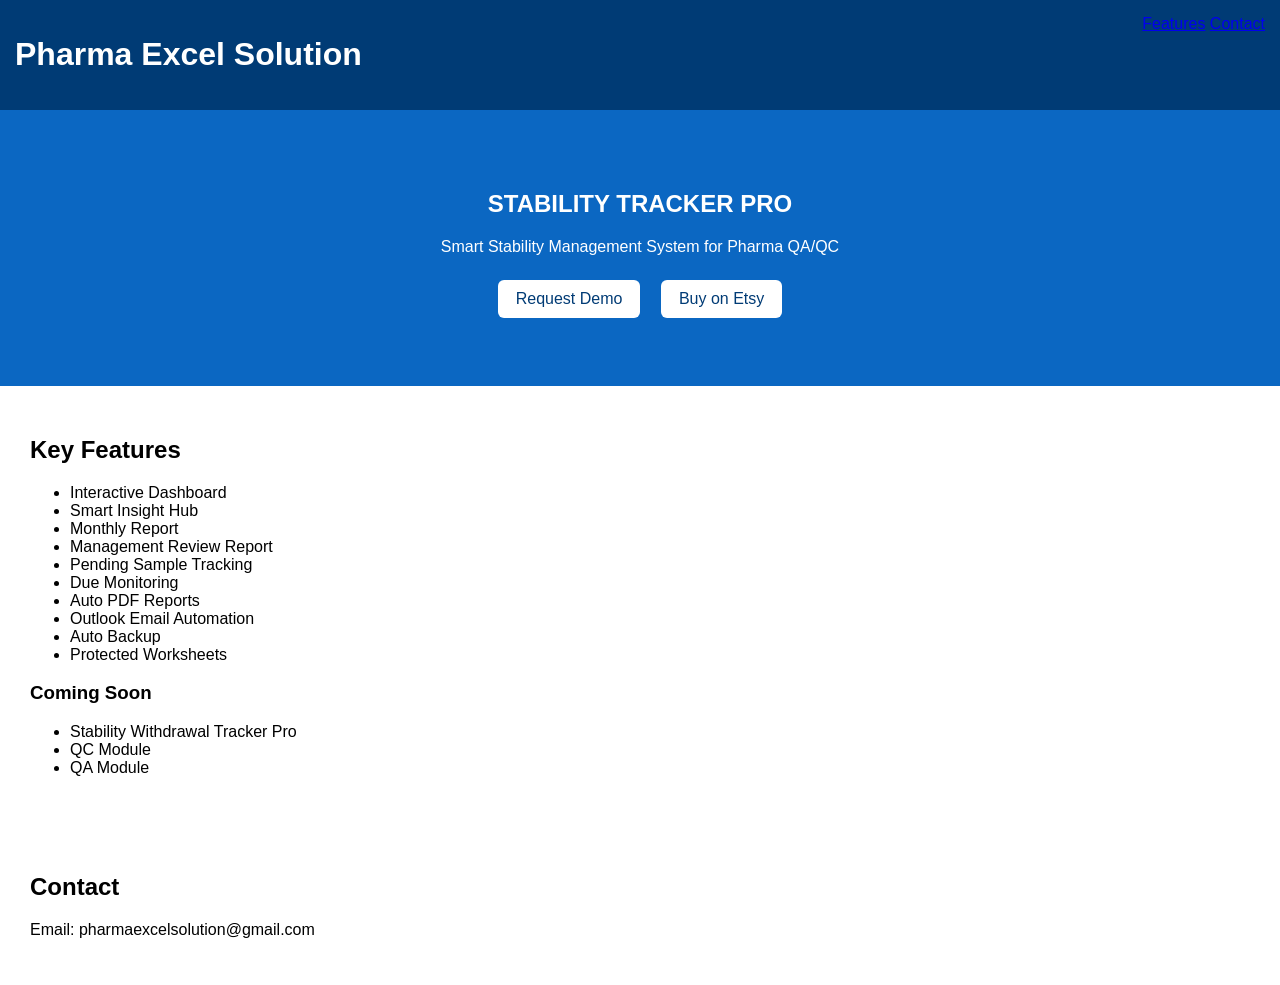
==== index.html @ 4c8e5cf7 "Add files via upload" ====
<!DOCTYPE html>
<html><head><meta charset="UTF-8"><meta name="viewport" content="width=device-width,initial-scale=1">
<title>Pharma Excel Solution</title>
<link rel="stylesheet" href="style.css"></head>
<body>
<header><h1>Pharma Excel Solution</h1><nav><a href="#features">Features</a> <a href="#contact">Contact</a></nav></header>
<section class="hero">
<h2>STABILITY TRACKER PRO</h2>
<p>Smart Stability Management System for Pharma QA/QC</p>
<a class="btn" href="#">Request Demo</a>
<a class="btn" href="#">Buy on Etsy</a>
</section>
<section id="features">
<h2>Key Features</h2>
<ul>
<li>Interactive Dashboard</li>
<li>Smart Insight Hub</li>
<li>Monthly Report</li>
<li>Management Review Report</li>
<li>Pending Sample Tracking</li>
<li>Due Monitoring</li>
<li>Auto PDF Reports</li>
<li>Outlook Email Automation</li>
<li>Auto Backup</li>
<li>Protected Worksheets</li>
</ul>
<h3>Coming Soon</h3>
<ul>
<li>Stability Withdrawal Tracker Pro</li>
<li>QC Module</li>
<li>QA Module</li>
</ul>
</section>
<section id="contact"><h2>Contact</h2><p>Email: pharmaexcelsolution@gmail.com</p></section>
<script src="script.js"></script>
</body></html>
---- style.css ----
body{font-family:Arial;margin:0}header{display:flex;justify-content:space-between;padding:15px;background:#003b75;color:#fff}.hero{padding:60px;text-align:center;background:#0b67c2;color:#fff}.btn{display:inline-block;margin:8px;padding:10px 18px;background:#fff;color:#003b75;text-decoration:none;border-radius:6px}section{padding:30px}
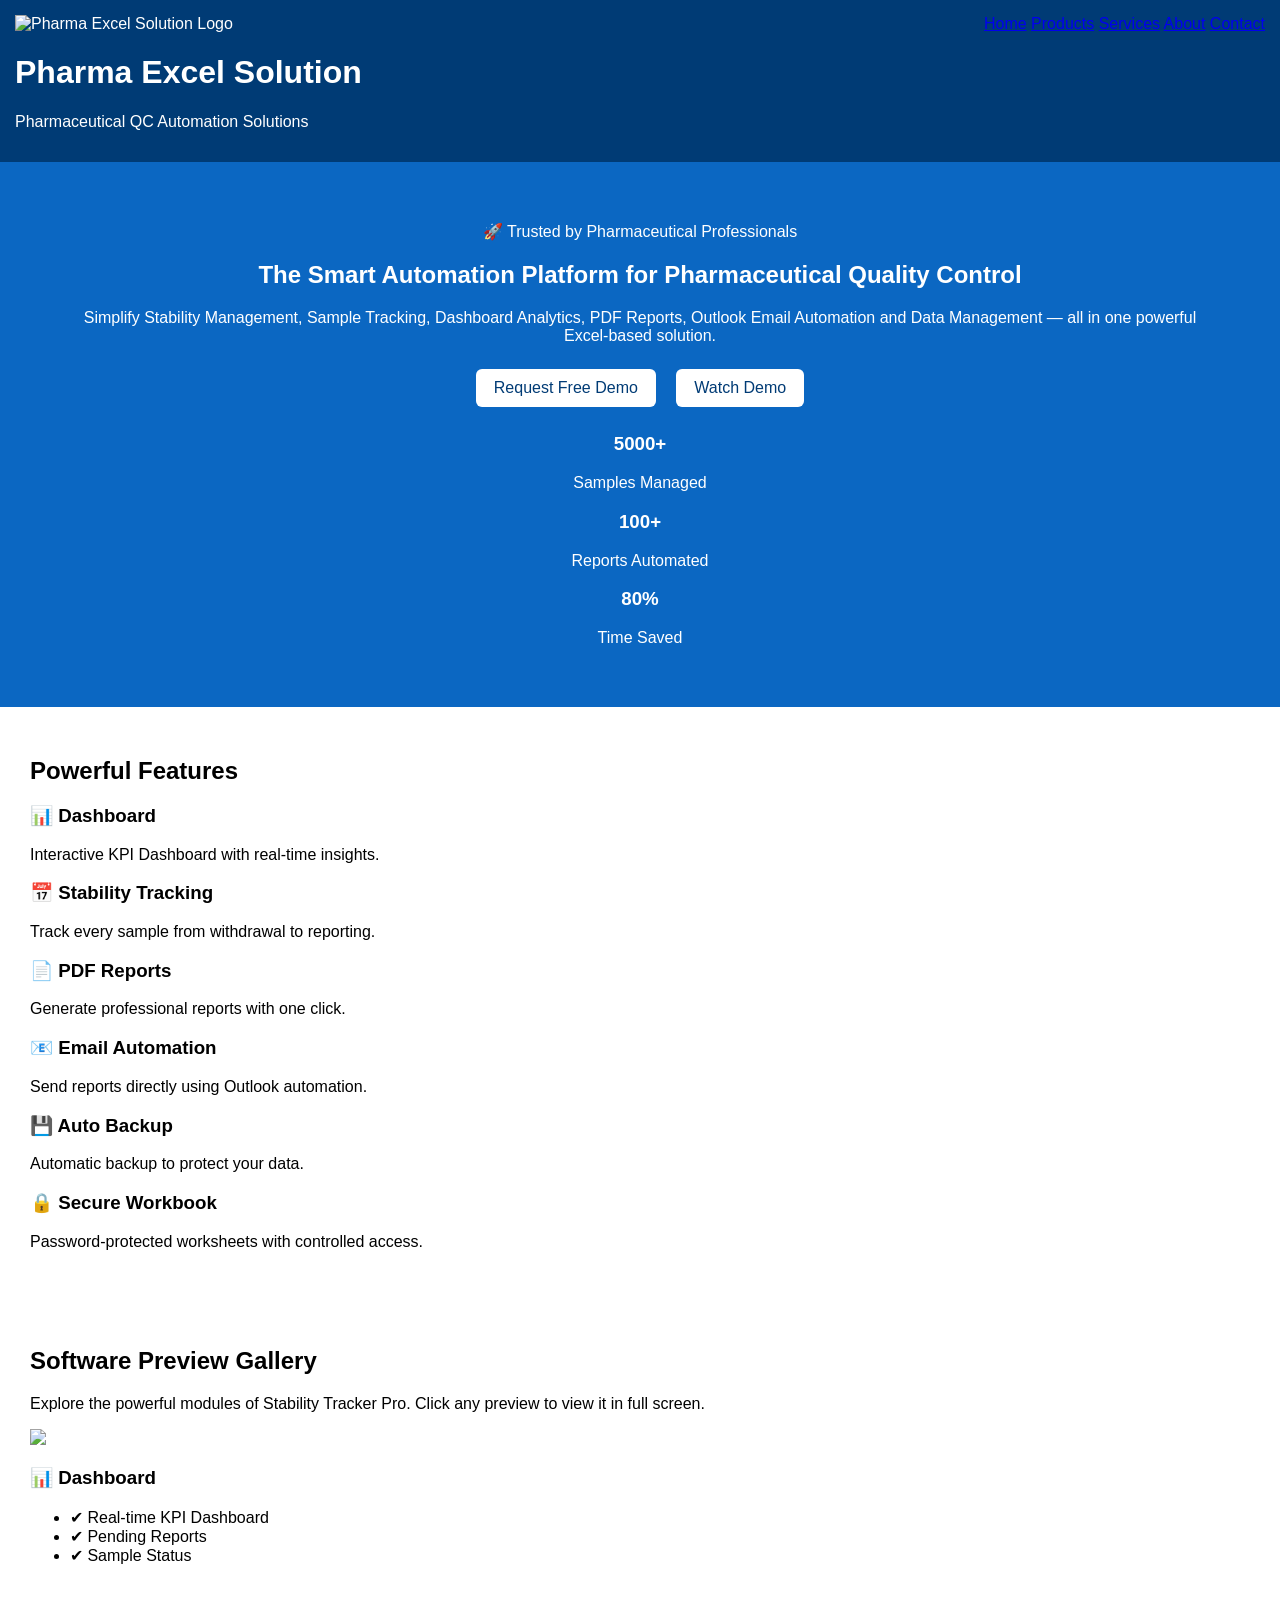
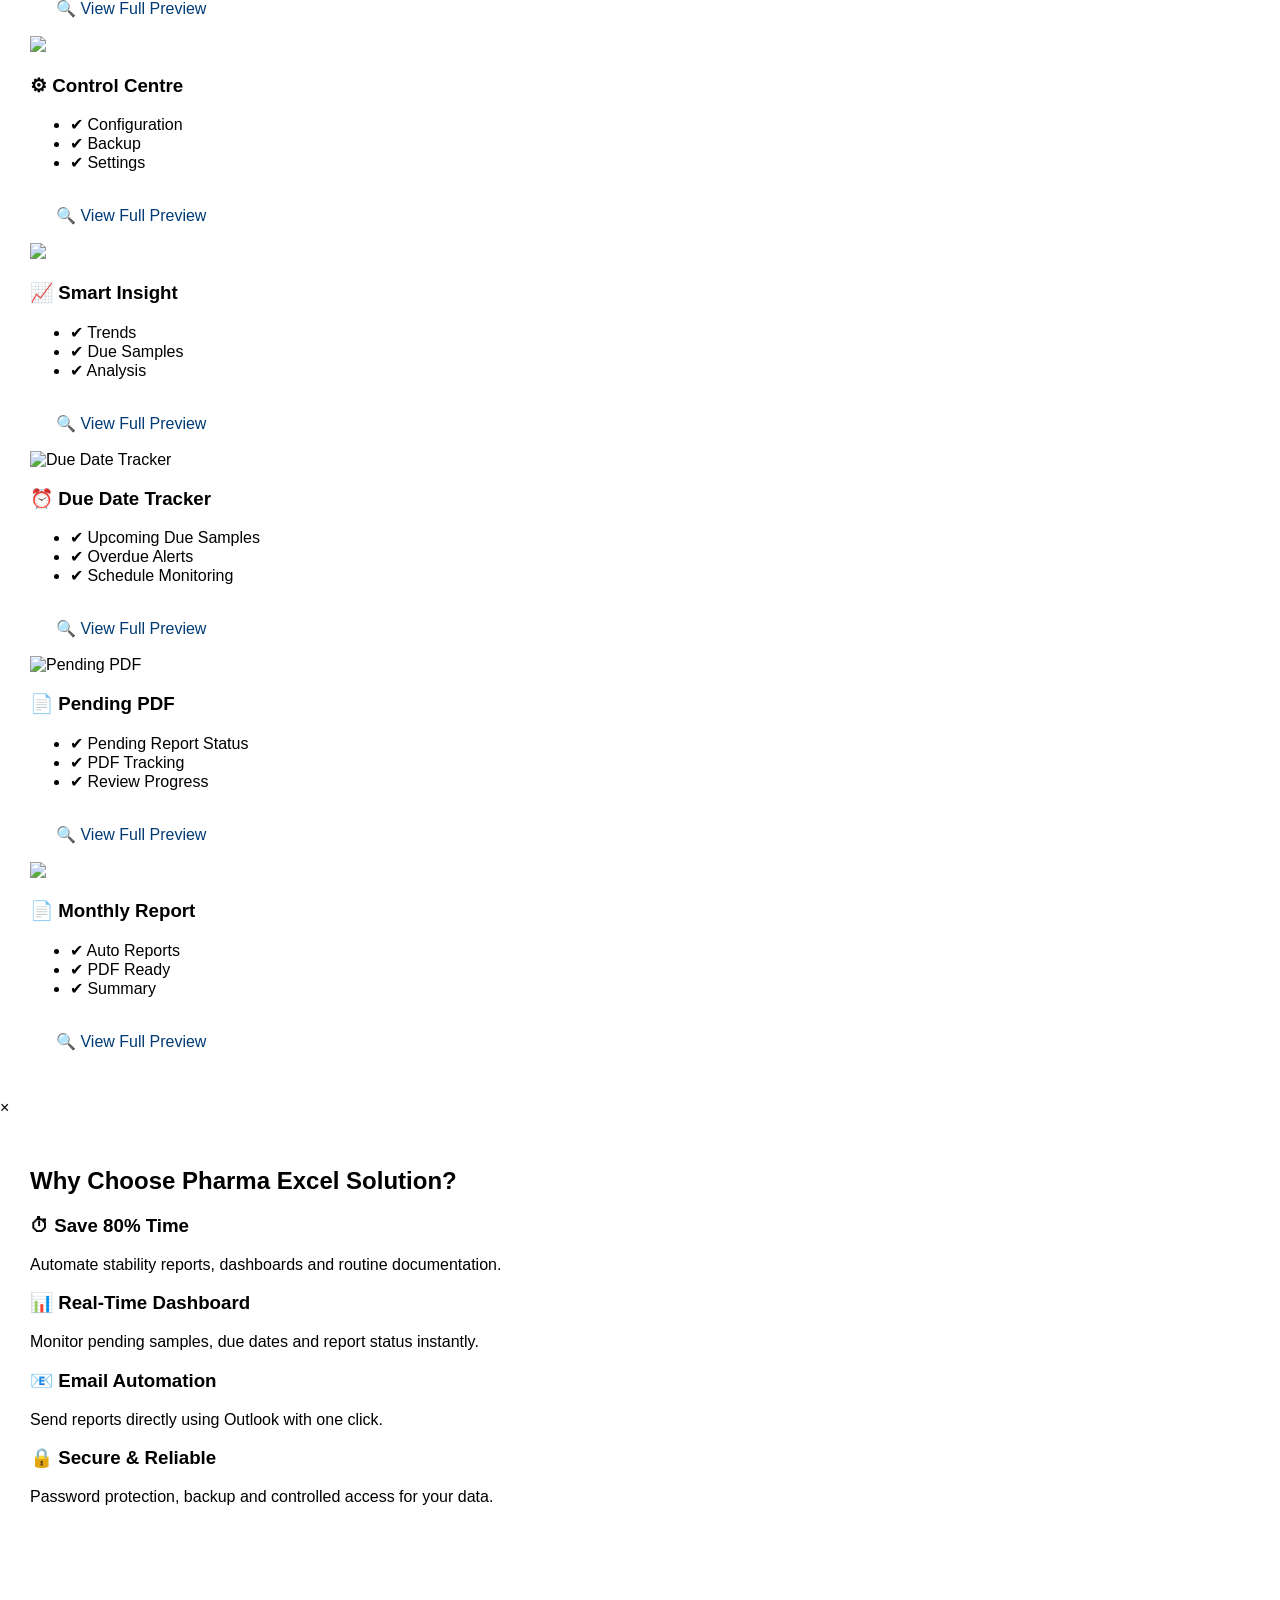
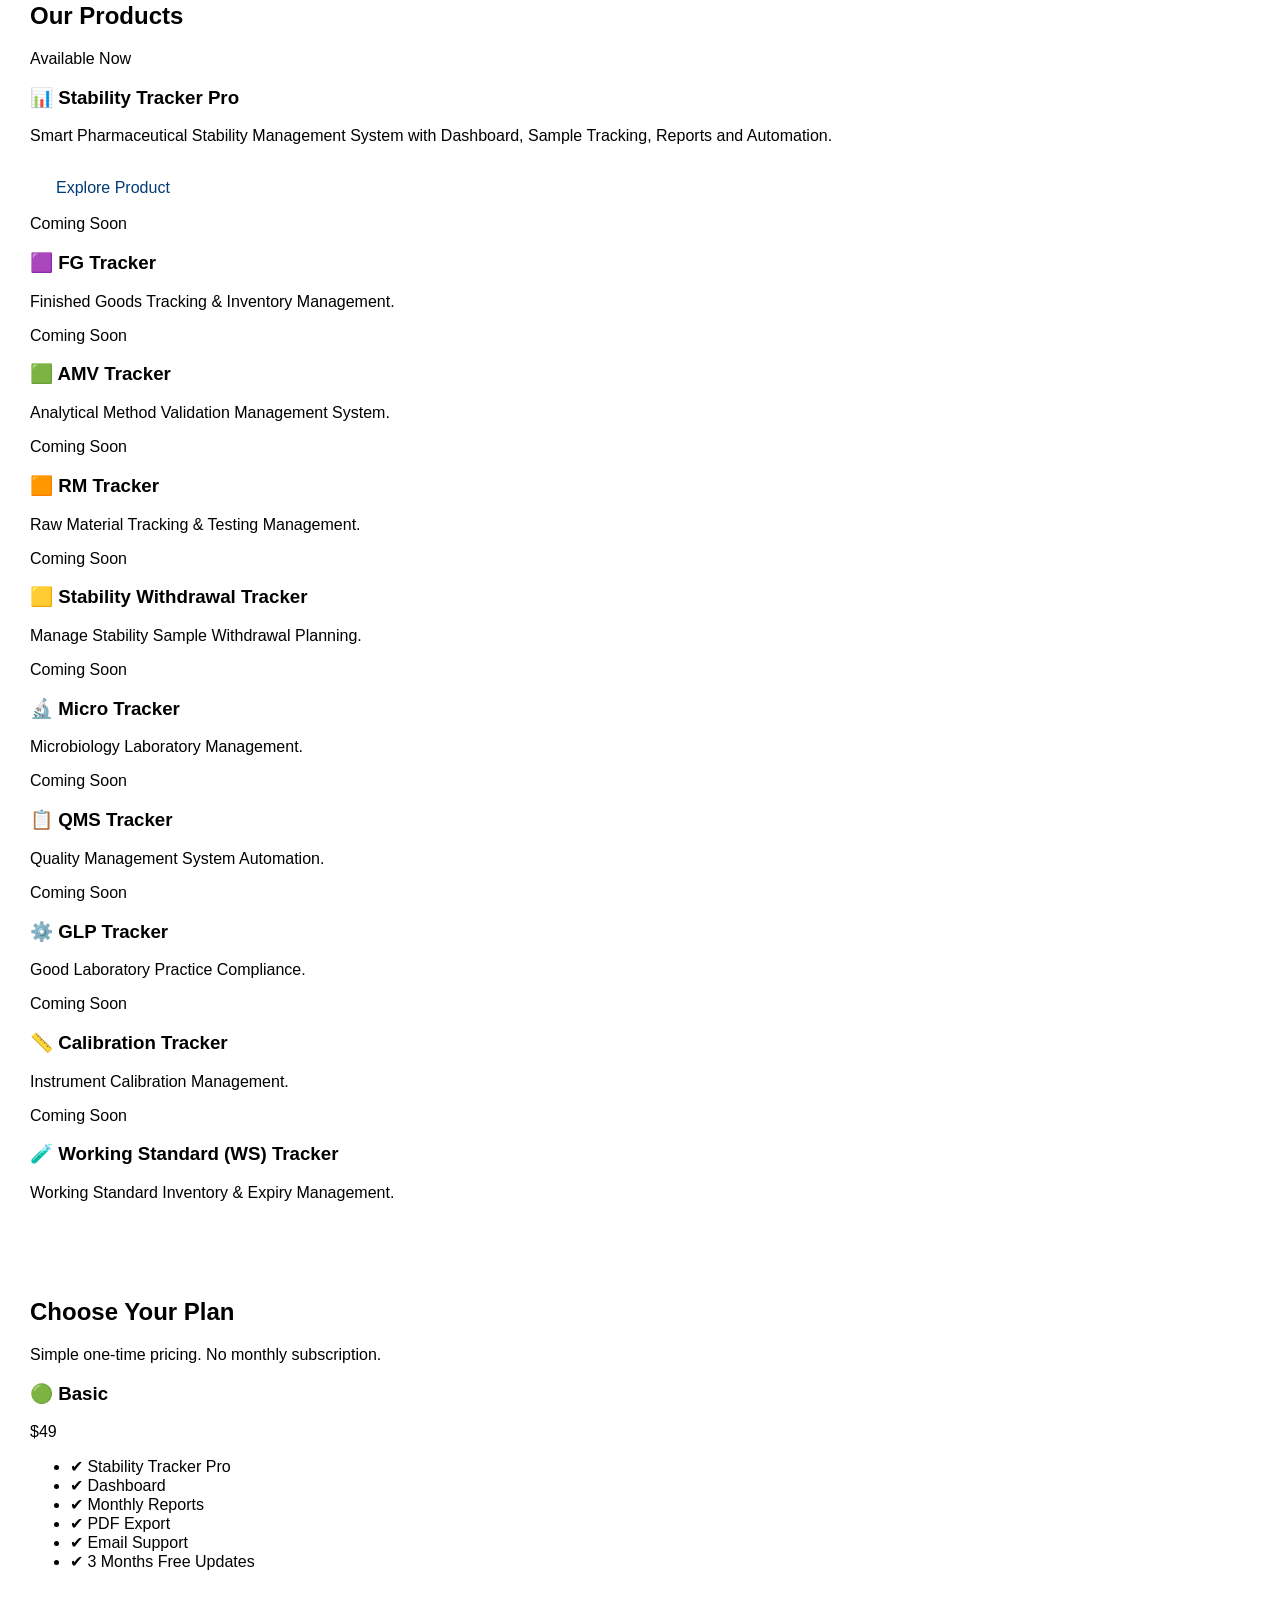
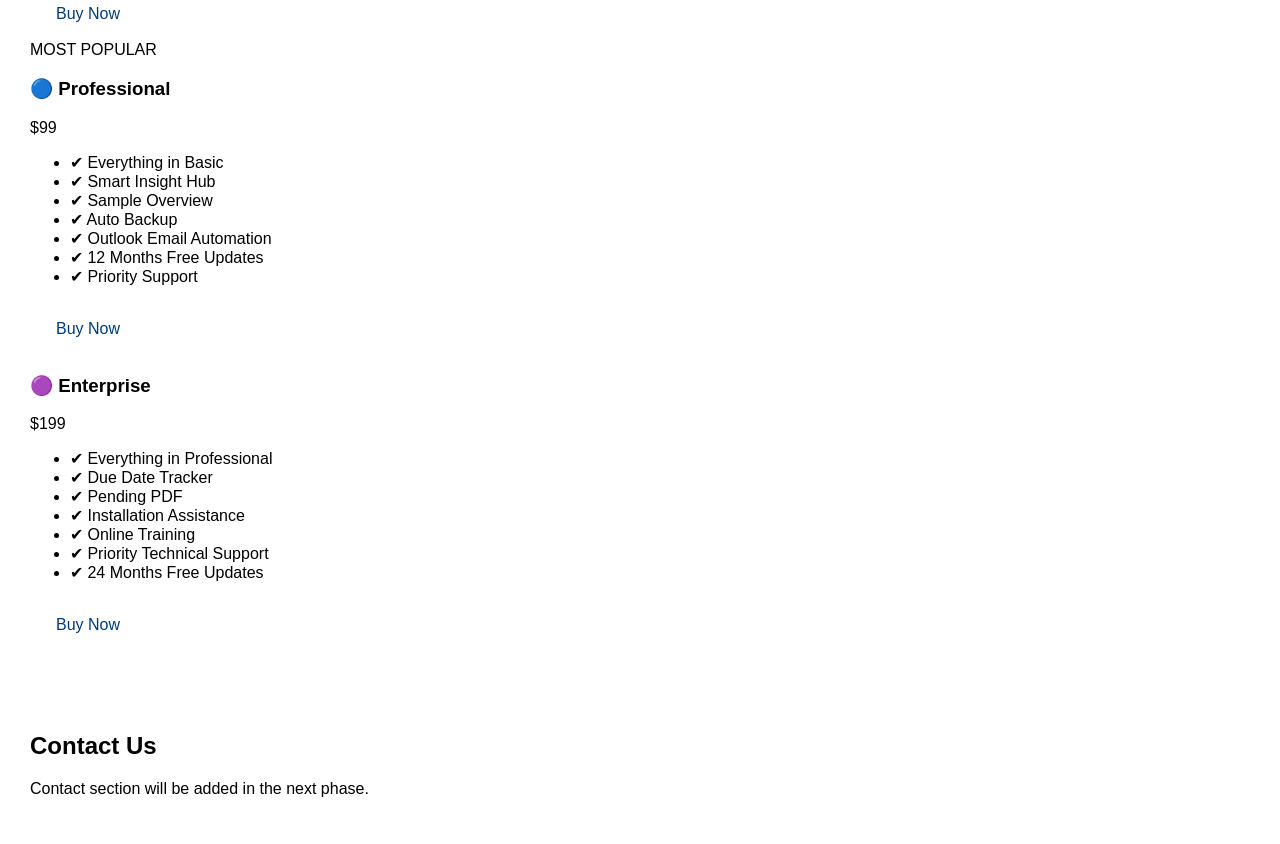
==== commit b93c3fc7: "Add files via upload" ====
--- a/index.html
+++ b/index.html
@@ -1,36 +1,464 @@
 <!DOCTYPE html>
-<html><head><meta charset="UTF-8"><meta name="viewport" content="width=device-width,initial-scale=1">
-<title>Pharma Excel Solution</title>
-<link rel="stylesheet" href="style.css"></head>
+<html lang="en">
+
+<head>
+    <meta charset="UTF-8">
+    <meta name="viewport" content="width=device-width, initial-scale=1.0">
+
+    <title>Pharma Excel Solution</title>
+
+    <link rel="stylesheet" href="style.css">
+</head>
+
 <body>
-<header><h1>Pharma Excel Solution</h1><nav><a href="#features">Features</a> <a href="#contact">Contact</a></nav></header>
+
+<header>
+
+    <div class="logo">
+        <img src="images/logo.png" alt="Pharma Excel Solution Logo">
+
+        <div class="logo-text">
+            <h1>Pharma Excel Solution</h1>
+            <p>Pharmaceutical QC Automation Solutions</p>
+        </div>
+    </div>
+
+    <nav>
+        <a href="#">Home</a>
+        <a href="#products">Products</a>
+        <a href="#">Services</a>
+        <a href="#">About</a>
+        <a href="#contact">Contact</a>
+    </nav>
+
+</header>
+
+
+<!-- ================= HERO ================= -->
+
 <section class="hero">
-<h2>STABILITY TRACKER PRO</h2>
-<p>Smart Stability Management System for Pharma QA/QC</p>
-<a class="btn" href="#">Request Demo</a>
-<a class="btn" href="#">Buy on Etsy</a>
-</section>
+
+    <div class="hero-left">
+
+        <span class="badge">
+            🚀 Trusted by Pharmaceutical Professionals
+        </span>
+
+        <h1>
+            The Smart Automation Platform for
+            <span>Pharmaceutical Quality Control</span>
+        </h1>
+
+        <p>
+            Simplify Stability Management, Sample Tracking, Dashboard Analytics,
+            PDF Reports, Outlook Email Automation and Data Management — all in one
+            powerful Excel-based solution.
+        </p>
+
+        <div class="hero-buttons">
+            <a href="#" class="btn">Request Free Demo</a>
+            <a href="#" class="btn secondary">Watch Demo</a>
+        </div>
+
+        <div class="hero-stats">
+
+            <div class="stat">
+                <h3>5000+</h3>
+                <span>Samples Managed</span>
+            </div>
+
+            <div class="stat">
+                <h3>100+</h3>
+                <span>Reports Automated</span>
+            </div>
+
+            <div class="stat">
+                <h3>80%</h3>
+                <span>Time Saved</span>
+            </div>
+
+        </div>
+
+    </div>
+
+
+</section>
+
+</section>
+
+<!-- ================= FEATURES ================= -->
+
 <section id="features">
-<h2>Key Features</h2>
-<ul>
-<li>Interactive Dashboard</li>
-<li>Smart Insight Hub</li>
-<li>Monthly Report</li>
-<li>Management Review Report</li>
-<li>Pending Sample Tracking</li>
-<li>Due Monitoring</li>
-<li>Auto PDF Reports</li>
-<li>Outlook Email Automation</li>
-<li>Auto Backup</li>
-<li>Protected Worksheets</li>
-</ul>
-<h3>Coming Soon</h3>
-<ul>
-<li>Stability Withdrawal Tracker Pro</li>
-<li>QC Module</li>
-<li>QA Module</li>
-</ul>
-</section>
-<section id="contact"><h2>Contact</h2><p>Email: pharmaexcelsolution@gmail.com</p></section>
+
+    <h2>Powerful Features</h2>
+
+    <div class="feature-grid">
+
+        <div class="card">
+            <h3>📊 Dashboard</h3>
+            <p>Interactive KPI Dashboard with real-time insights.</p>
+        </div>
+
+        <div class="card">
+            <h3>📅 Stability Tracking</h3>
+            <p>Track every sample from withdrawal to reporting.</p>
+        </div>
+
+        <div class="card">
+            <h3>📄 PDF Reports</h3>
+            <p>Generate professional reports with one click.</p>
+        </div>
+
+        <div class="card">
+            <h3>📧 Email Automation</h3>
+            <p>Send reports directly using Outlook automation.</p>
+        </div>
+
+        <div class="card">
+            <h3>💾 Auto Backup</h3>
+            <p>Automatic backup to protect your data.</p>
+        </div>
+
+        <div class="card">
+            <h3>🔒 Secure Workbook</h3>
+            <p>Password-protected worksheets with controlled access.</p>
+        </div>
+
+    </div>
+
+</section>
+
+<!-- ================= SOFTWARE PREVIEW ================= -->
+
+<section id="preview">
+
+    <h2>Software Preview Gallery</h2>
+
+    <p class="preview-subtitle">
+        Explore the powerful modules of Stability Tracker Pro.
+        Click any preview to view it in full screen.
+    </p>
+
+    <div class="preview-grid">
+
+        <div class="preview-card">
+            <img src="images/previews/dashboard.png" onclick="openPreview(this.src)">
+            <h3>📊 Dashboard</h3>
+            <ul>
+                <li>✔ Real-time KPI Dashboard</li>
+                <li>✔ Pending Reports</li>
+                <li>✔ Sample Status</li>
+            </ul>
+        </div>
+        <a href="#" class="btn preview-btn"
+   onclick="openPreview('images/previews/dashboard.png'); return false;">
+   🔍 View Full Preview
+</a>
+
+        <div class="preview-card">
+            <img src="images/previews/control-centre.png" onclick="openPreview(this.src)">
+            <h3>⚙ Control Centre</h3>
+            <ul>
+                <li>✔ Configuration</li>
+                <li>✔ Backup</li>
+                <li>✔ Settings</li>
+            </ul>
+        </div>
+        <a href="#" class="btn preview-btn"
+   onclick="openPreview('images/previews/dashboard.png'); return false;">
+   🔍 View Full Preview
+</a>
+
+        <div class="preview-card">
+            <img src="images/previews/smart-insight.png" onclick="openPreview(this.src)">
+            <h3>📈 Smart Insight</h3>
+            <ul>
+                <li>✔ Trends</li>
+                <li>✔ Due Samples</li>
+                <li>✔ Analysis</li>
+            </ul>
+        </div>
+        <a href="#" class="btn preview-btn"
+   onclick="openPreview('images/previews/dashboard.png'); return false;">
+   🔍 View Full Preview
+</a>
+        <div class="preview-card">
+
+    <img src="images/previews/due-date-tracker.png"
+         alt="Due Date Tracker"
+         onclick="openPreview(this.src)">
+
+    <h3>⏰ Due Date Tracker</h3>
+
+    <ul>
+        <li>✔ Upcoming Due Samples</li>
+        <li>✔ Overdue Alerts</li>
+        <li>✔ Schedule Monitoring</li>
+    </ul>
+
+</div>
+<a href="#" class="btn preview-btn"
+   onclick="openPreview('images/previews/dashboard.png'); return false;">
+   🔍 View Full Preview
+</a>
+<div class="preview-card">
+
+    <img src="images/previews/pending-pdf.png"
+         alt="Pending PDF"
+         onclick="openPreview(this.src)">
+
+    <h3>📄 Pending PDF</h3>
+
+    <ul>
+        <li>✔ Pending Report Status</li>
+        <li>✔ PDF Tracking</li>
+        <li>✔ Review Progress</li>
+    </ul>
+
+</div>
+<a href="#" class="btn preview-btn"
+   onclick="openPreview('images/previews/dashboard.png'); return false;">
+   🔍 View Full Preview
+</a>
+
+        <div class="preview-card">
+            <img src="images/previews/monthly-report.png" onclick="openPreview(this.src)">
+            <h3>📄 Monthly Report</h3>
+            <ul>
+                <li>✔ Auto Reports</li>
+                <li>✔ PDF Ready</li>
+                <li>✔ Summary</li>
+            </ul>
+        </div>
+        <a href="#" class="btn preview-btn"
+   onclick="openPreview('images/previews/dashboard.png'); return false;">
+   🔍 View Full Preview
+</a>
+
+    </div>
+
+</section>
+
+<!-- Popup -->
+
+<div id="lightbox" class="lightbox">
+
+<span class="close" onclick="closePreview()">&times;</span>
+
+<img id="previewImage">
+
+</div>
+<!-- ================= WHY CHOOSE US ================= -->
+
+<section id="why-us">
+
+    <h2>Why Choose Pharma Excel Solution?</h2>
+
+    <div class="why-grid">
+
+        <div class="why-card">
+            <h3>⏱ Save 80% Time</h3>
+            <p>Automate stability reports, dashboards and routine documentation.</p>
+        </div>
+
+        <div class="why-card">
+            <h3>📊 Real-Time Dashboard</h3>
+            <p>Monitor pending samples, due dates and report status instantly.</p>
+        </div>
+
+        <div class="why-card">
+            <h3>📧 Email Automation</h3>
+            <p>Send reports directly using Outlook with one click.</p>
+        </div>
+
+        <div class="why-card">
+            <h3>🔒 Secure & Reliable</h3>
+            <p>Password protection, backup and controlled access for your data.</p>
+        </div>
+
+    </div>
+
+</section>
+<!-- ================= PRODUCTS ================= -->
+
+<section id="products">
+
+    <h2>Our Products</h2>
+
+    <div class="product-grid">
+
+        <!-- Available Product -->
+
+        <div class="product-card available">
+
+            <span class="status available">Available Now</span>
+
+            <h3>📊 Stability Tracker Pro</h3>
+
+            <p>
+                Smart Pharmaceutical Stability Management System with Dashboard,
+                Sample Tracking, Reports and Automation.
+            </p>
+
+            <a href="#" class="btn">Explore Product</a>
+
+        </div>
+
+        <!-- Coming Soon -->
+
+        <div class="product-card">
+            <span class="status">Coming Soon</span>
+            <h3>🟪 FG Tracker</h3>
+            <p>Finished Goods Tracking & Inventory Management.</p>
+        </div>
+
+        <div class="product-card">
+            <span class="status">Coming Soon</span>
+            <h3>🟩 AMV Tracker</h3>
+            <p>Analytical Method Validation Management System.</p>
+        </div>
+
+        <div class="product-card">
+            <span class="status">Coming Soon</span>
+            <h3>🟧 RM Tracker</h3>
+            <p>Raw Material Tracking & Testing Management.</p>
+        </div>
+
+        <div class="product-card">
+            <span class="status">Coming Soon</span>
+            <h3>🟨 Stability Withdrawal Tracker</h3>
+            <p>Manage Stability Sample Withdrawal Planning.</p>
+        </div>
+
+        <div class="product-card">
+            <span class="status">Coming Soon</span>
+            <h3>🔬 Micro Tracker</h3>
+            <p>Microbiology Laboratory Management.</p>
+        </div>
+
+        <div class="product-card">
+            <span class="status">Coming Soon</span>
+            <h3>📋 QMS Tracker</h3>
+            <p>Quality Management System Automation.</p>
+        </div>
+
+        <div class="product-card">
+            <span class="status">Coming Soon</span>
+            <h3>⚙️ GLP Tracker</h3>
+            <p>Good Laboratory Practice Compliance.</p>
+        </div>
+
+        <div class="product-card">
+            <span class="status">Coming Soon</span>
+            <h3>📏 Calibration Tracker</h3>
+            <p>Instrument Calibration Management.</p>
+        </div>
+
+        <div class="product-card">
+            <span class="status">Coming Soon</span>
+            <h3>🧪 Working Standard (WS) Tracker</h3>
+            <p>Working Standard Inventory & Expiry Management.</p>
+        </div>
+
+    </div>
+
+</section>
+
+<!-- ================= PRICING ================= -->
+
+<section id="pricing">
+
+    <h2>Choose Your Plan</h2>
+
+    <p class="pricing-subtitle">
+        Simple one-time pricing. No monthly subscription.
+    </p>
+
+    <div class="pricing-grid">
+
+        <!-- Basic -->
+
+        <div class="price-card">
+
+            <h3>🟢 Basic</h3>
+
+            <div class="price">$49</div>
+
+            <ul>
+                <li>✔ Stability Tracker Pro</li>
+                <li>✔ Dashboard</li>
+                <li>✔ Monthly Reports</li>
+                <li>✔ PDF Export</li>
+                <li>✔ Email Support</li>
+                <li>✔ 3 Months Free Updates</li>
+            </ul>
+
+            <a href="#" class="btn">Buy Now</a>
+
+        </div>
+
+        <!-- Professional -->
+
+        <div class="price-card featured">
+
+            <span class="popular">MOST POPULAR</span>
+
+            <h3>🔵 Professional</h3>
+
+            <div class="price">$99</div>
+
+            <ul>
+                <li>✔ Everything in Basic</li>
+                <li>✔ Smart Insight Hub</li>
+                <li>✔ Sample Overview</li>
+                <li>✔ Auto Backup</li>
+                <li>✔ Outlook Email Automation</li>
+                <li>✔ 12 Months Free Updates</li>
+                <li>✔ Priority Support</li>
+            </ul>
+
+            <a href="#" class="btn">Buy Now</a>
+
+        </div>
+
+        <!-- Enterprise -->
+
+        <div class="price-card">
+
+            <h3>🟣 Enterprise</h3>
+
+            <div class="price">$199</div>
+
+            <ul>
+                <li>✔ Everything in Professional</li>
+                <li>✔ Due Date Tracker</li>
+                <li>✔ Pending PDF</li>
+                <li>✔ Installation Assistance</li>
+                <li>✔ Online Training</li>
+                <li>✔ Priority Technical Support</li>
+                <li>✔ 24 Months Free Updates</li>
+            </ul>
+
+           <a href="#" class="btn">Buy Now</a>  
+
+        </div>
+
+    </div>
+
+</section>
+<!-- ================= CONTACT ================= -->
+
+<section id="contact">
+
+    <h2>Contact Us</h2>
+
+    <p>
+        Contact section will be added in the next phase.
+    </p>
+
+</section>
+
+
 <script src="script.js"></script>
-</body></html>+
+</body>
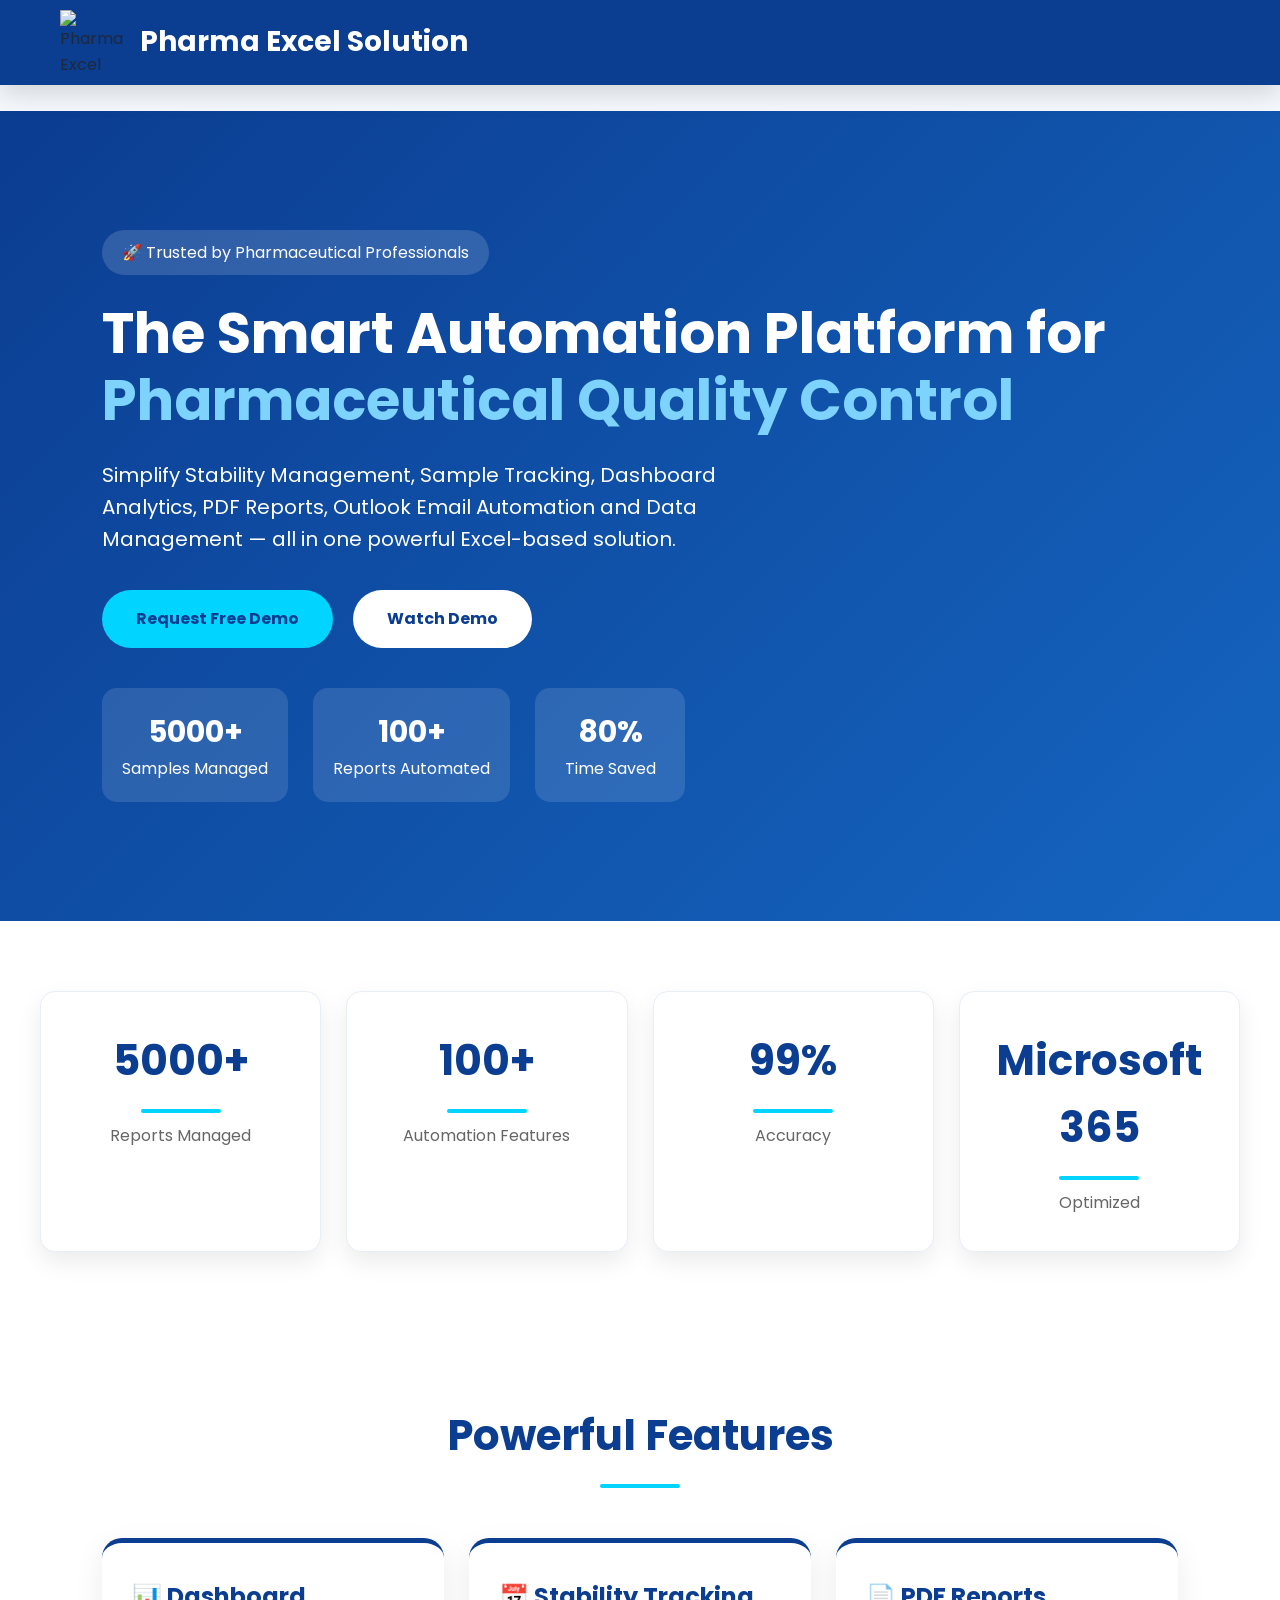
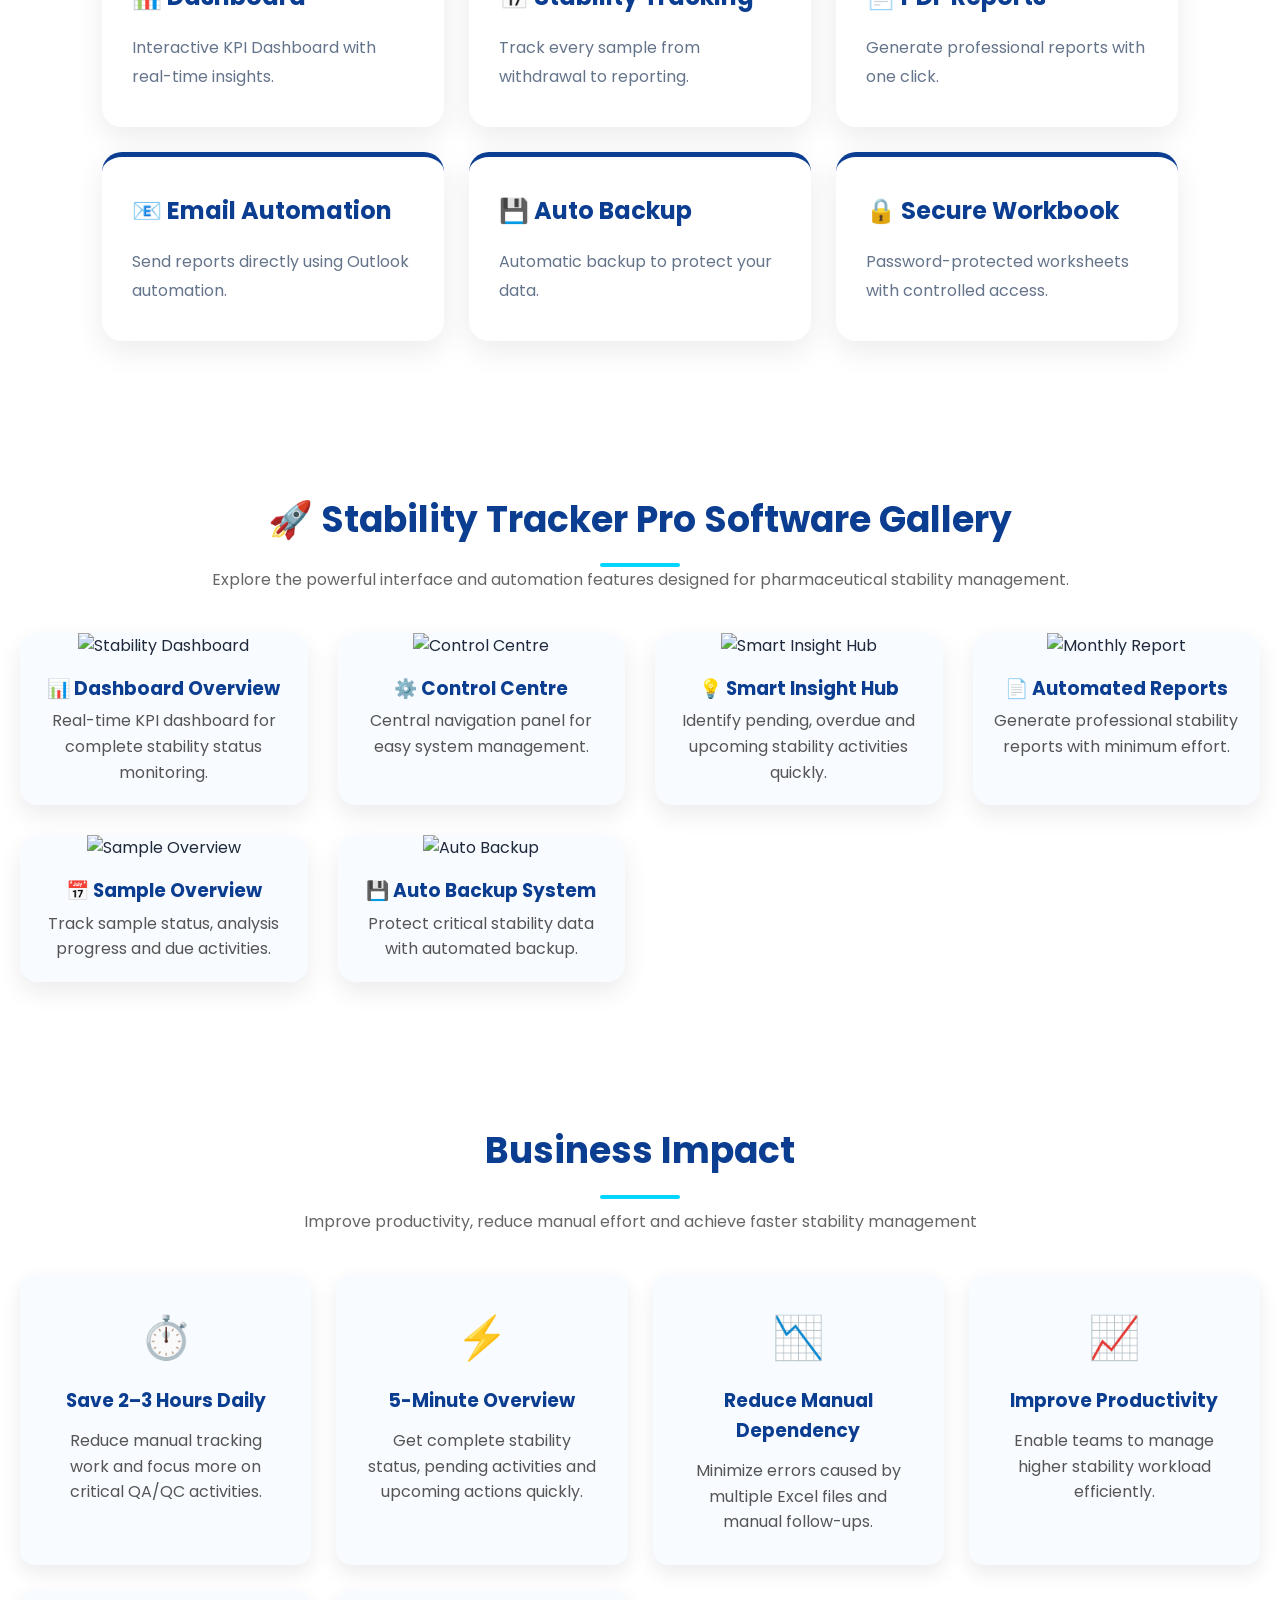
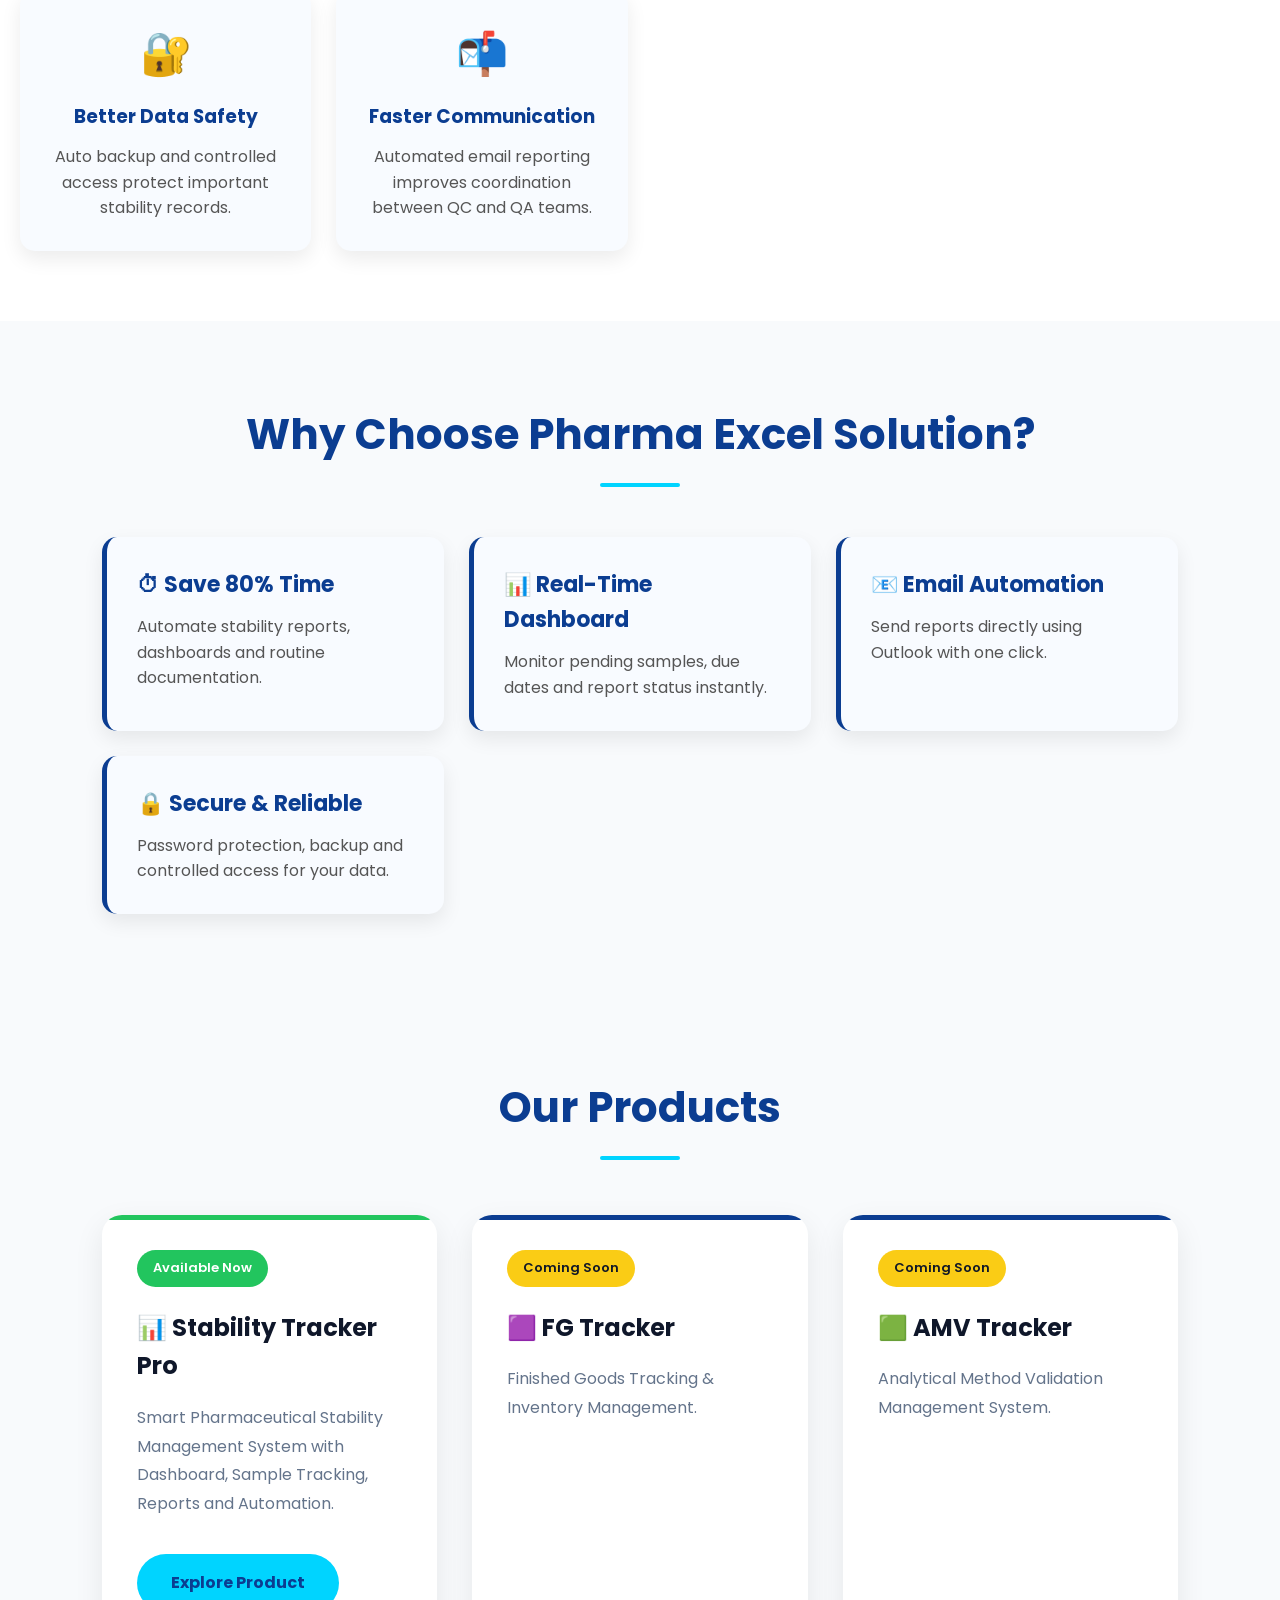
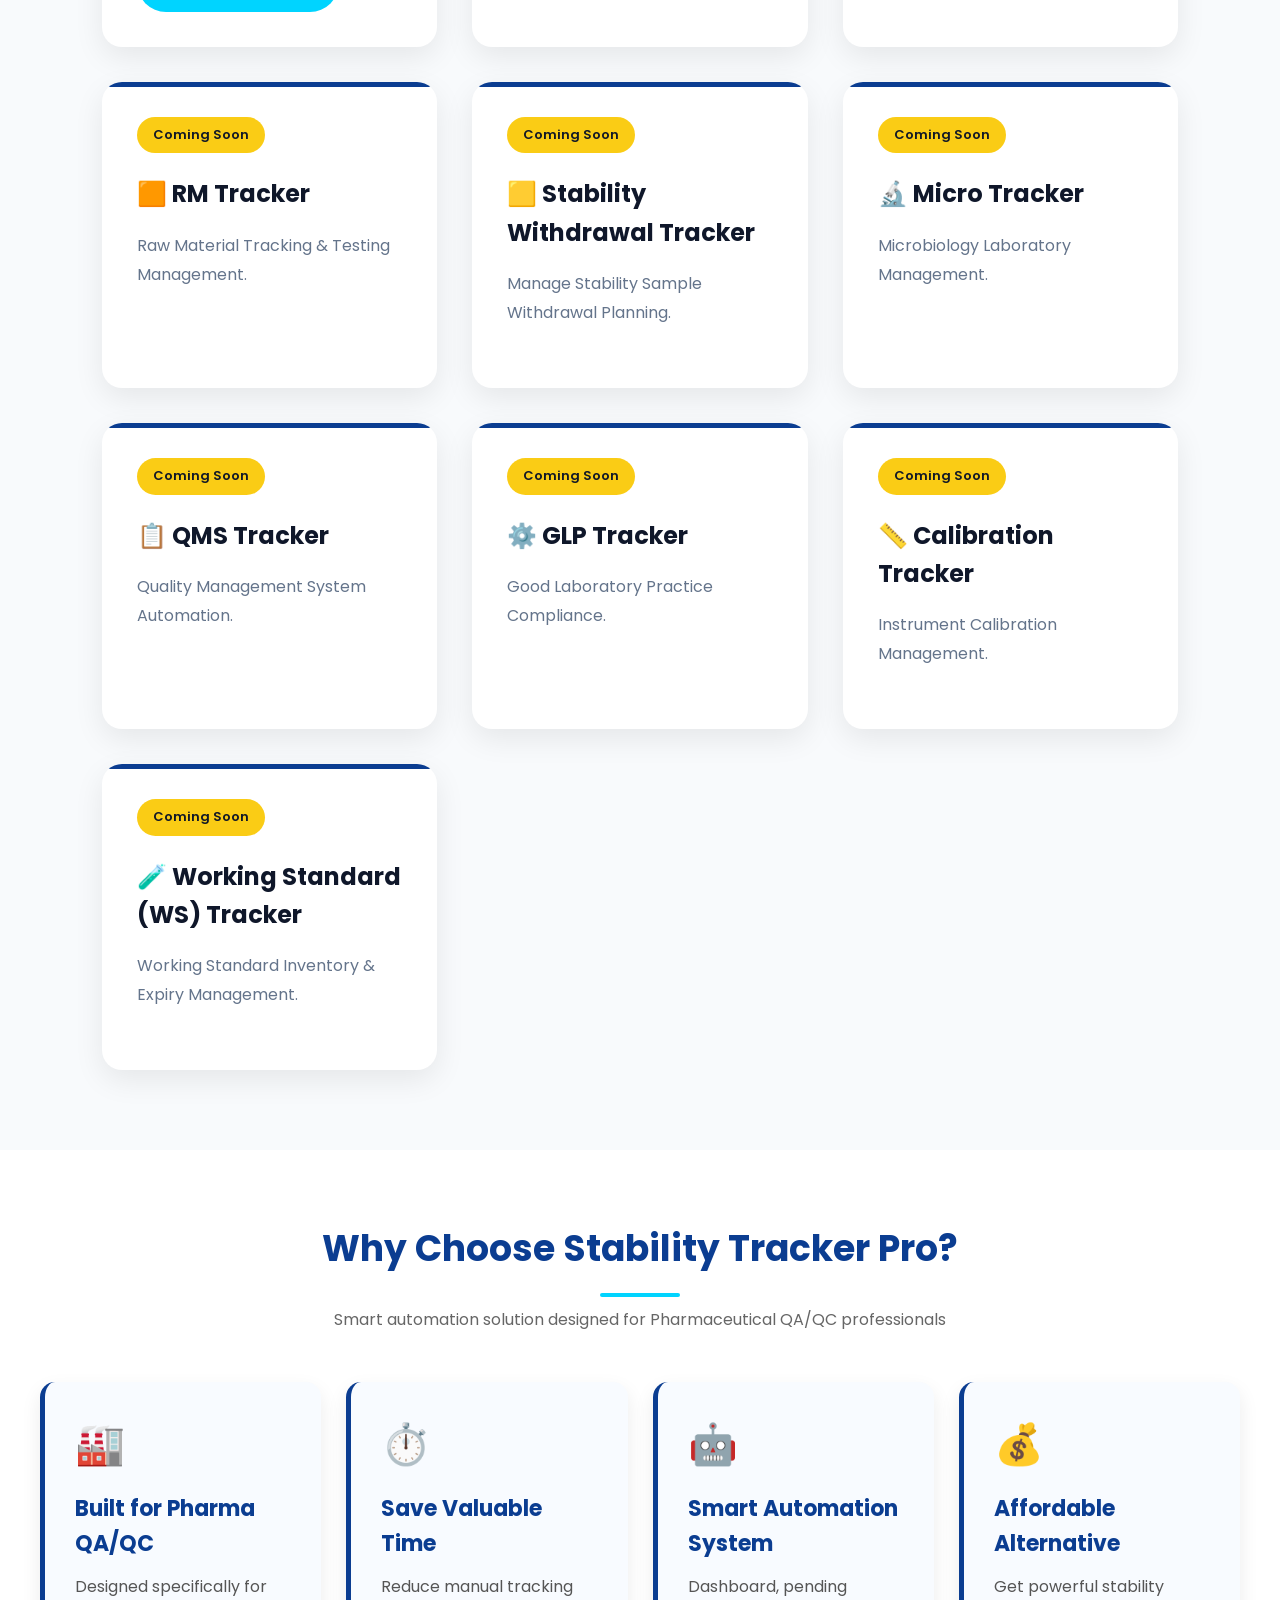
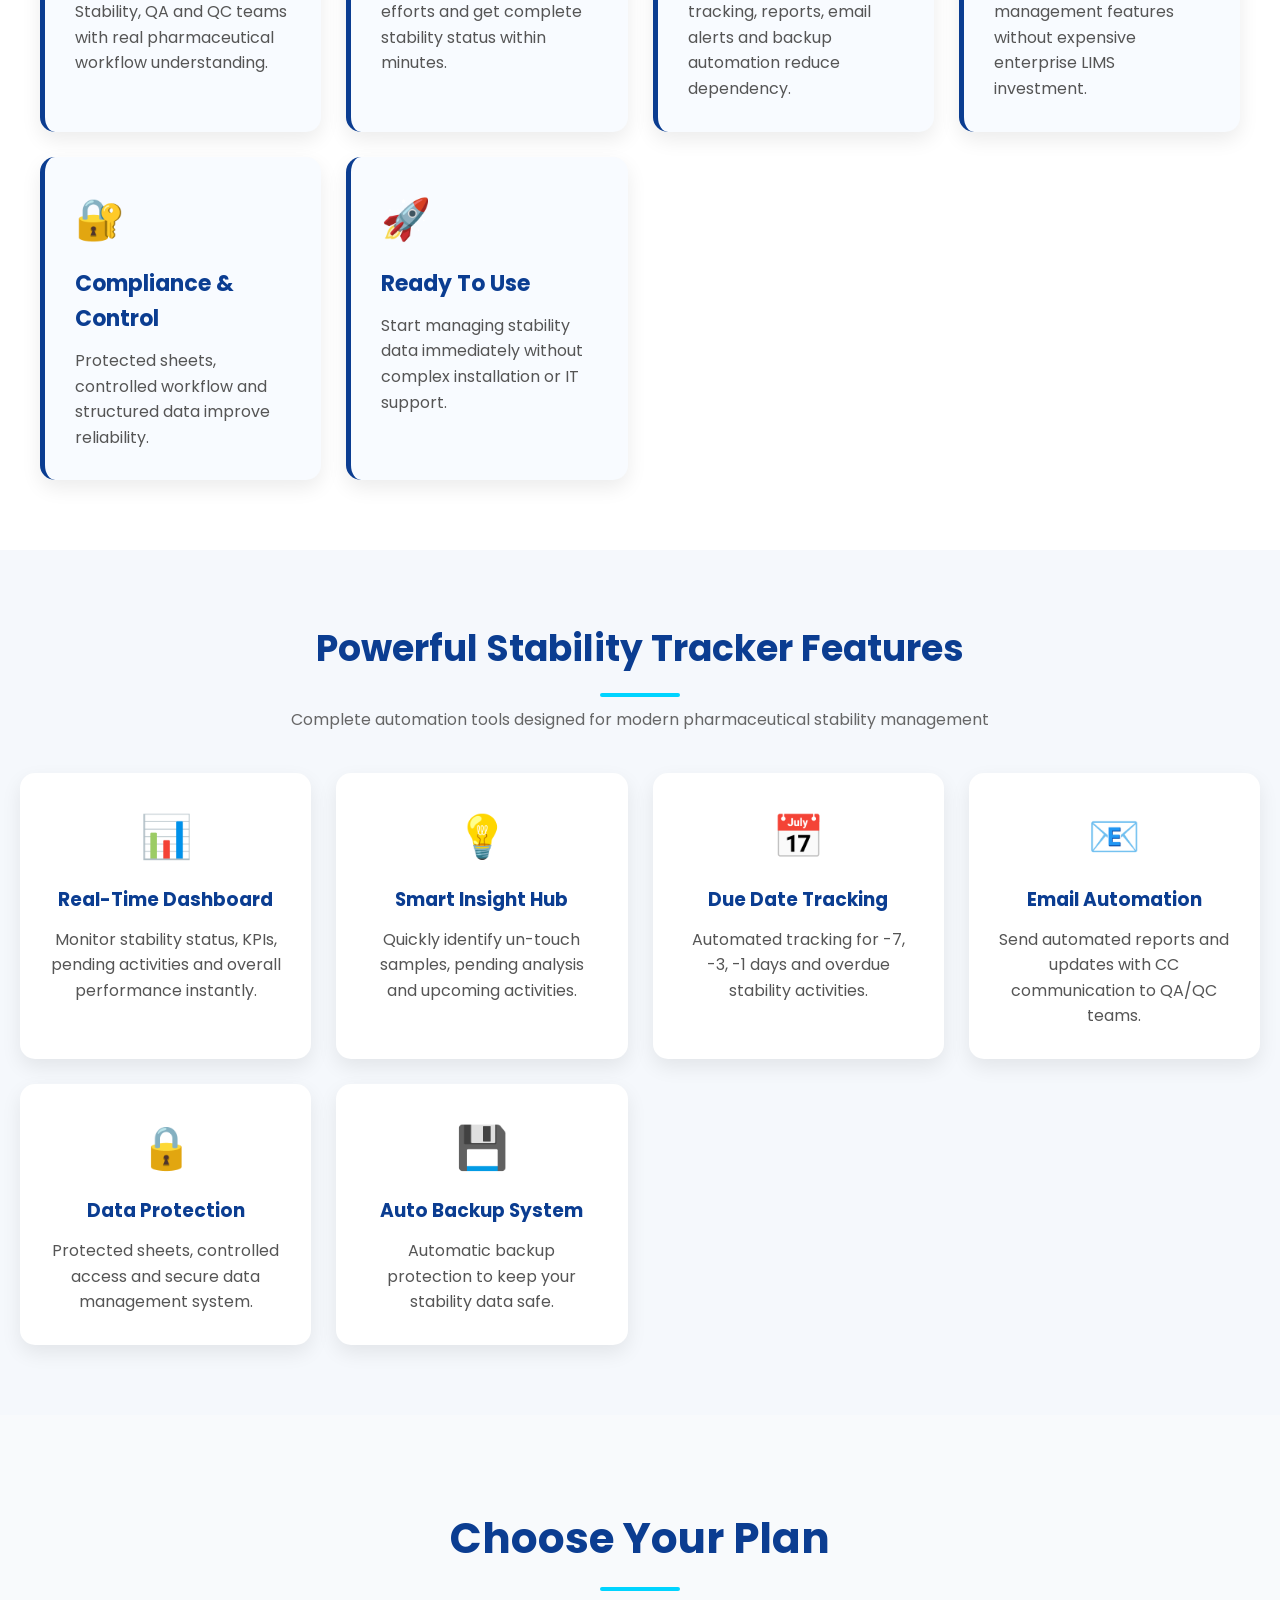
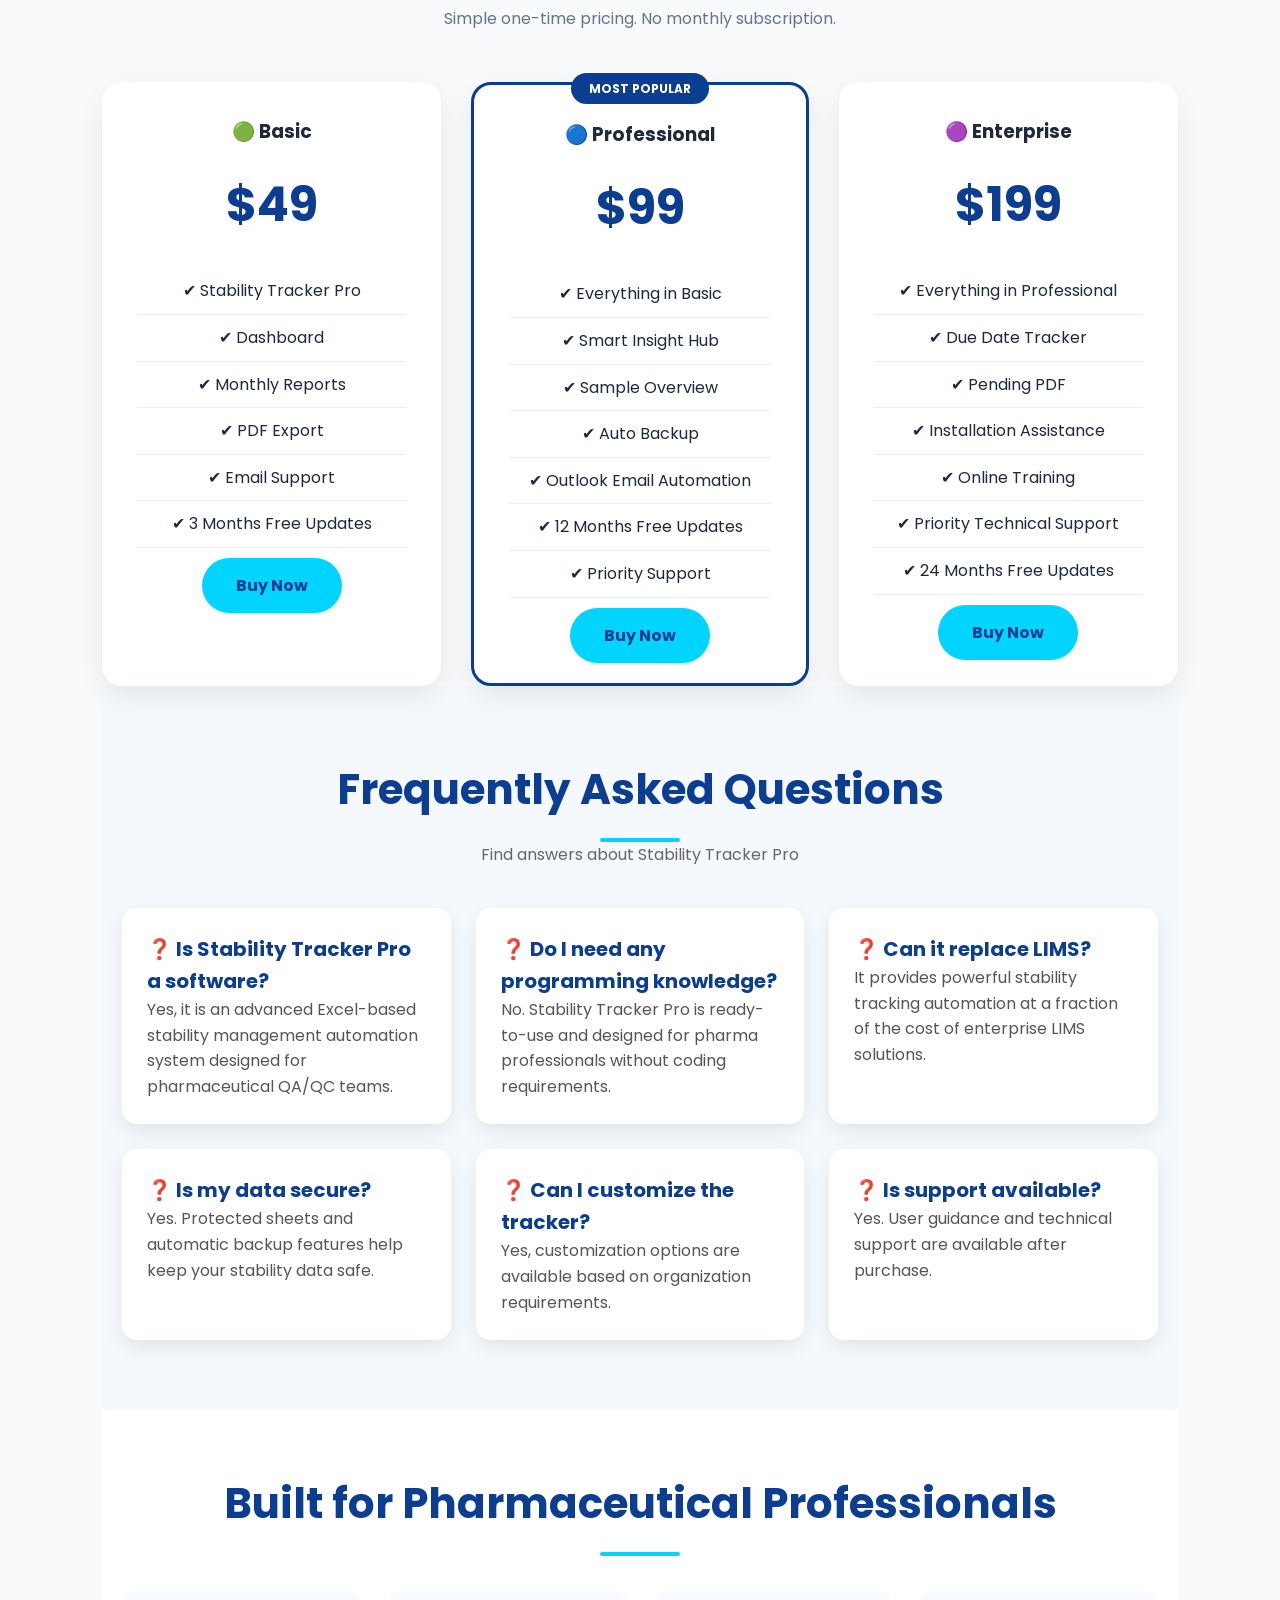
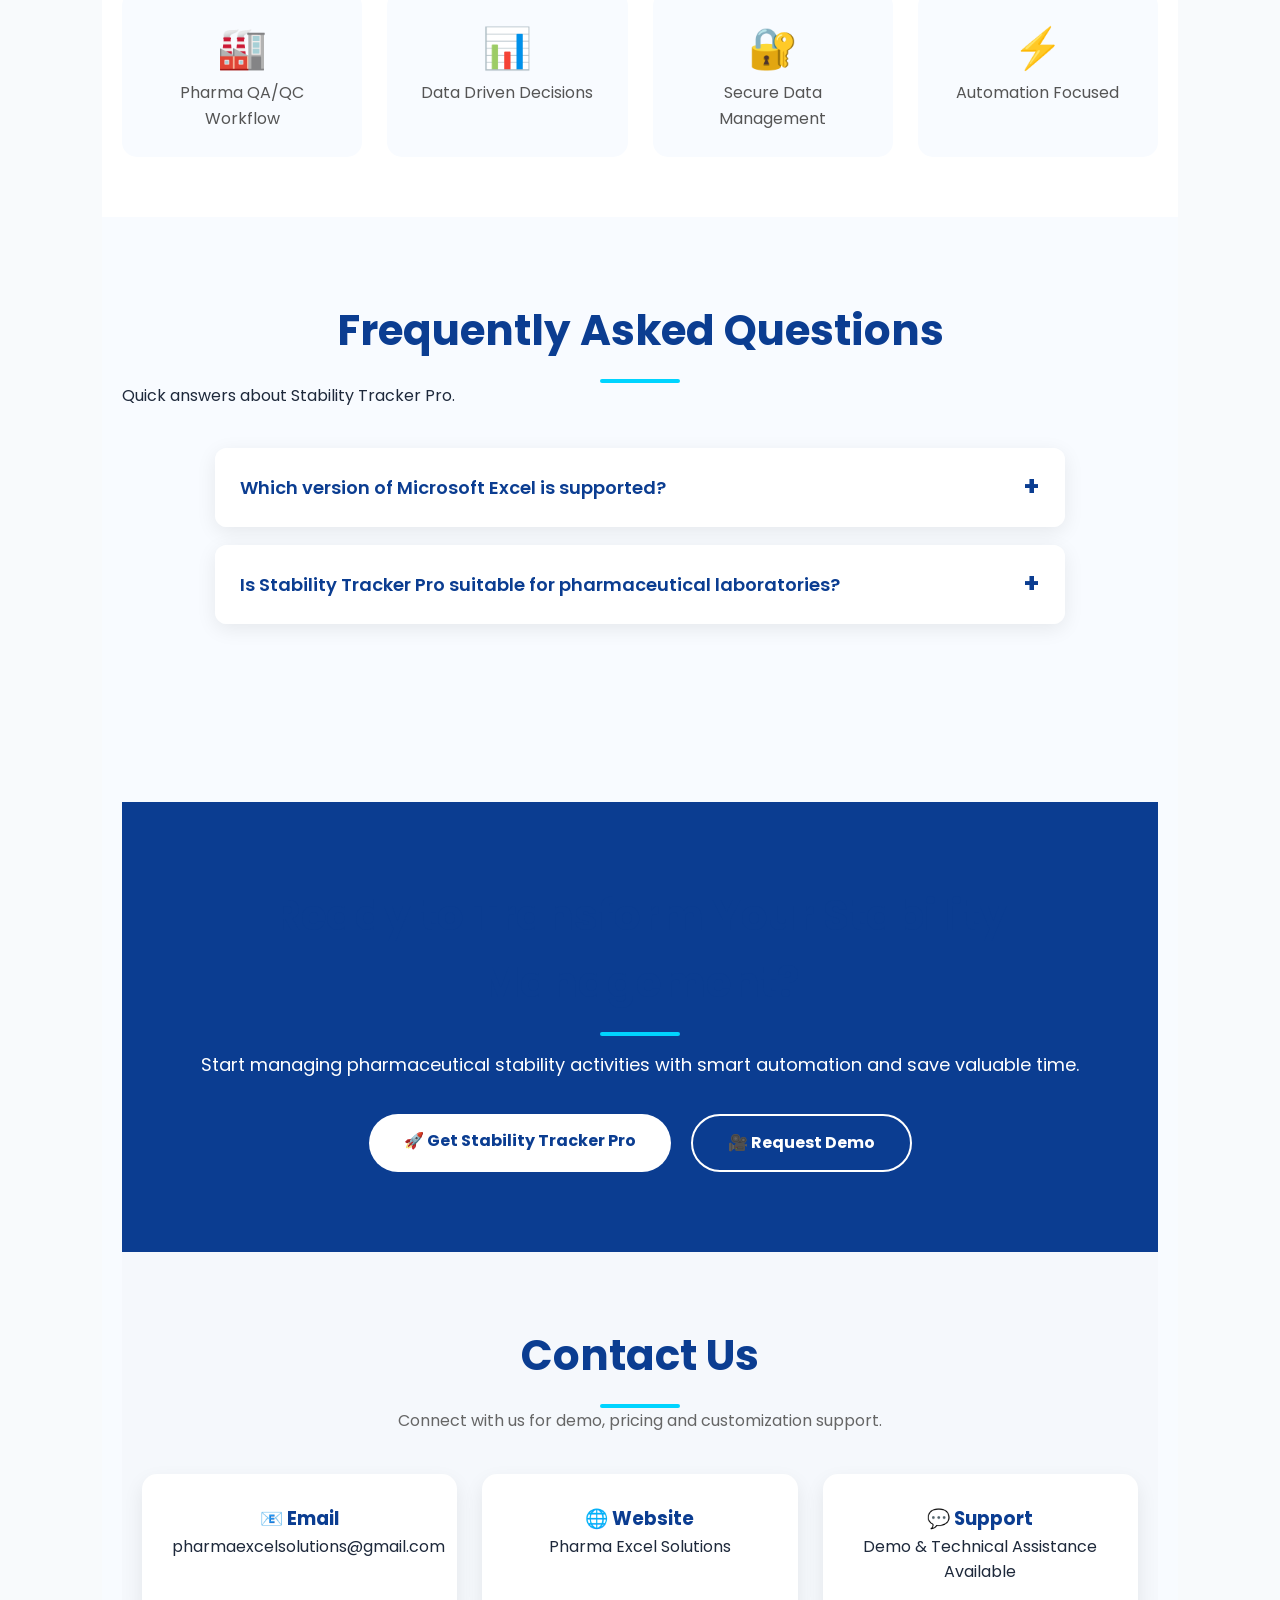
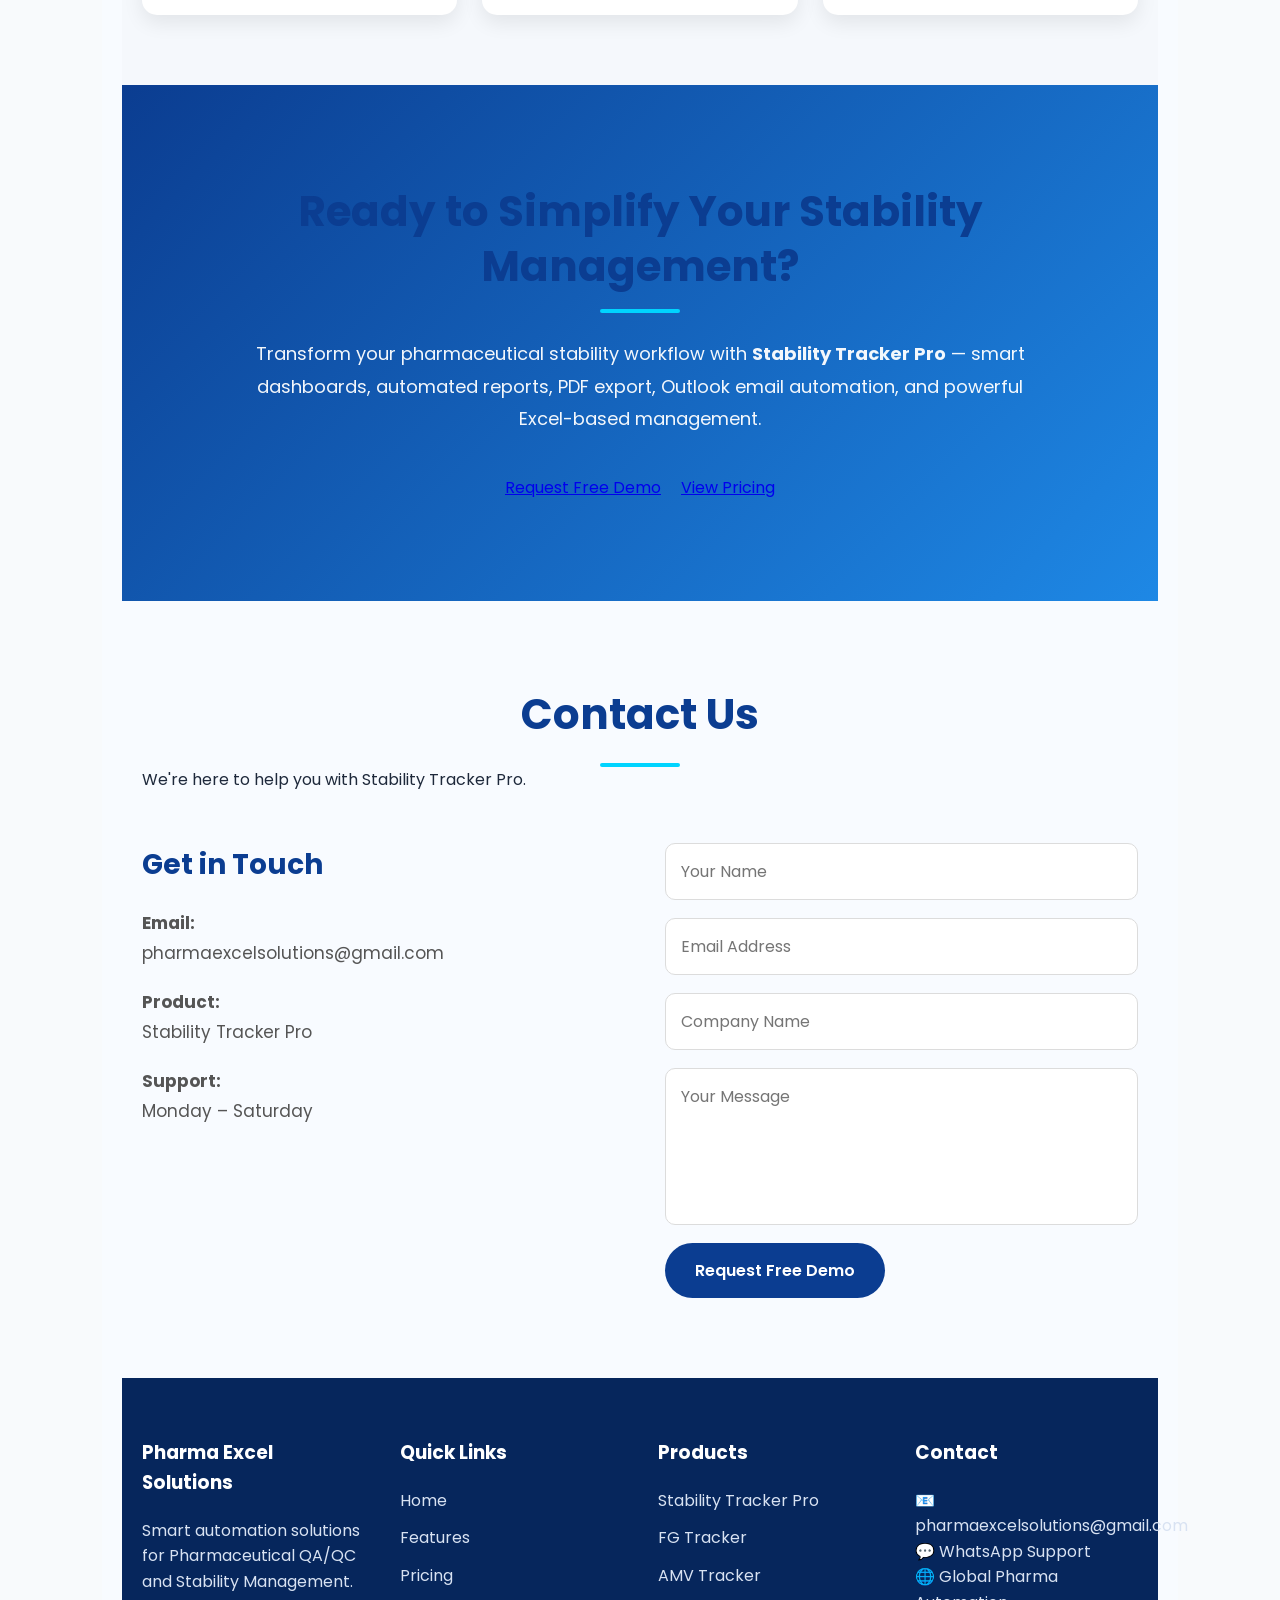
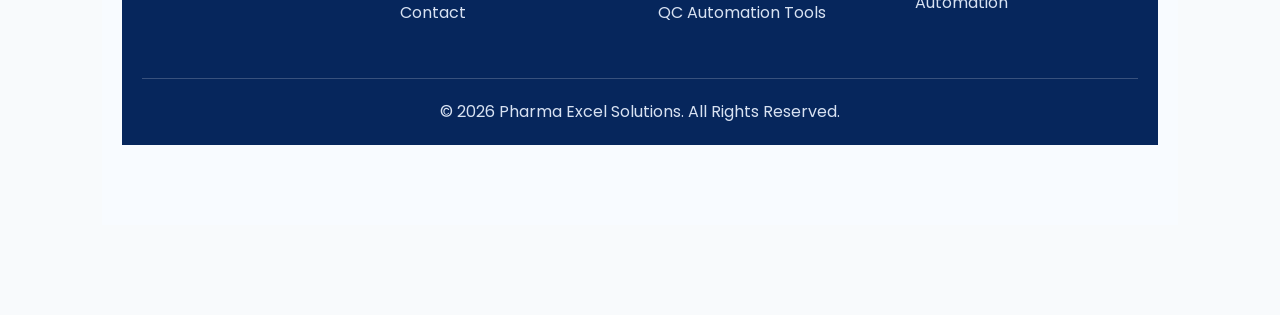
==== commit 5bfc51ef: "Add files via upload" ====
--- a/index.html
+++ b/index.html
@@ -9,7 +9,22 @@
 
     <link rel="stylesheet" href="style.css">
 </head>
-
+<meta charset="UTF-8">
+<meta name="viewport" content="width=device-width, initial-scale=1.0">
+
+<title>Pharma Excel Solution | Stability Tracker Pro for Pharmaceutical QC</title>
+
+<meta name="description" content="Stability Tracker Pro is a professional Microsoft 365-based Excel VBA solution for Pharmaceutical Quality Control and Stability Management. Simplify sample tracking, reporting, dashboards, PDF export and automation.">
+
+<meta name="keywords" content="Stability Tracker Pro, Pharmaceutical Software, Stability Management, Excel VBA, QC Laboratory, Pharmaceutical QC, Stability Study, Sample Tracking, Microsoft 365">
+
+<meta name="author" content="Pharma Excel Solution">
+
+<meta name="robots" content="index, follow">
+
+<link rel="icon" type="image/png" href="images/favicon.png">
+
+<link rel="stylesheet" href="style.css">
 <body>
 
 <header>
@@ -19,9 +34,12 @@
 
         <div class="logo-text">
             <h1>Pharma Excel Solution</h1>
-            <p>Pharmaceutical QC Automation Solutions</p>
-        </div>
-    </div>
+        </div>
+    </div>
+
+    <!-- Your Navigation Here -->
+
+</header>
 
     <nav>
         <a href="#">Home</a>
@@ -85,7 +103,39 @@
 </section>
 
 </section>
-
+<!-- ================= STATS ================= -->
+
+<section class="stats-section">
+
+    <div class="container">
+
+        <div class="stats-grid">
+
+            <div class="stat-card">
+                <h2>5000+</h2>
+                <p>Reports Managed</p>
+            </div>
+
+            <div class="stat-card">
+                <h2>100+</h2>
+                <p>Automation Features</p>
+            </div>
+
+            <div class="stat-card">
+                <h2>99%</h2>
+                <p>Accuracy</p>
+            </div>
+
+            <div class="stat-card">
+                <h2>Microsoft 365</h2>
+                <p>Optimized</p>
+            </div>
+
+        </div>
+
+    </div>
+
+</section>
 <!-- ================= FEATURES ================= -->
 
 <section id="features">
@@ -127,127 +177,149 @@
     </div>
 
 </section>
-
-<!-- ================= SOFTWARE PREVIEW ================= -->
-
-<section id="preview">
-
-    <h2>Software Preview Gallery</h2>
-
-    <p class="preview-subtitle">
-        Explore the powerful modules of Stability Tracker Pro.
-        Click any preview to view it in full screen.
-    </p>
-
-    <div class="preview-grid">
-
-        <div class="preview-card">
-            <img src="images/previews/dashboard.png" onclick="openPreview(this.src)">
-            <h3>📊 Dashboard</h3>
-            <ul>
-                <li>✔ Real-time KPI Dashboard</li>
-                <li>✔ Pending Reports</li>
-                <li>✔ Sample Status</li>
-            </ul>
-        </div>
-        <a href="#" class="btn preview-btn"
-   onclick="openPreview('images/previews/dashboard.png'); return false;">
-   🔍 View Full Preview
-</a>
-
-        <div class="preview-card">
-            <img src="images/previews/control-centre.png" onclick="openPreview(this.src)">
-            <h3>⚙ Control Centre</h3>
-            <ul>
-                <li>✔ Configuration</li>
-                <li>✔ Backup</li>
-                <li>✔ Settings</li>
-            </ul>
-        </div>
-        <a href="#" class="btn preview-btn"
-   onclick="openPreview('images/previews/dashboard.png'); return false;">
-   🔍 View Full Preview
-</a>
-
-        <div class="preview-card">
-            <img src="images/previews/smart-insight.png" onclick="openPreview(this.src)">
-            <h3>📈 Smart Insight</h3>
-            <ul>
-                <li>✔ Trends</li>
-                <li>✔ Due Samples</li>
-                <li>✔ Analysis</li>
-            </ul>
-        </div>
-        <a href="#" class="btn preview-btn"
-   onclick="openPreview('images/previews/dashboard.png'); return false;">
-   🔍 View Full Preview
-</a>
-        <div class="preview-card">
-
-    <img src="images/previews/due-date-tracker.png"
-         alt="Due Date Tracker"
-         onclick="openPreview(this.src)">
-
-    <h3>⏰ Due Date Tracker</h3>
-
-    <ul>
-        <li>✔ Upcoming Due Samples</li>
-        <li>✔ Overdue Alerts</li>
-        <li>✔ Schedule Monitoring</li>
-    </ul>
-
-</div>
-<a href="#" class="btn preview-btn"
-   onclick="openPreview('images/previews/dashboard.png'); return false;">
-   🔍 View Full Preview
-</a>
-<div class="preview-card">
-
-    <img src="images/previews/pending-pdf.png"
-         alt="Pending PDF"
-         onclick="openPreview(this.src)">
-
-    <h3>📄 Pending PDF</h3>
-
-    <ul>
-        <li>✔ Pending Report Status</li>
-        <li>✔ PDF Tracking</li>
-        <li>✔ Review Progress</li>
-    </ul>
-
-</div>
-<a href="#" class="btn preview-btn"
-   onclick="openPreview('images/previews/dashboard.png'); return false;">
-   🔍 View Full Preview
-</a>
-
-        <div class="preview-card">
-            <img src="images/previews/monthly-report.png" onclick="openPreview(this.src)">
-            <h3>📄 Monthly Report</h3>
-            <ul>
-                <li>✔ Auto Reports</li>
-                <li>✔ PDF Ready</li>
-                <li>✔ Summary</li>
-            </ul>
-        </div>
-        <a href="#" class="btn preview-btn"
-   onclick="openPreview('images/previews/dashboard.png'); return false;">
-   🔍 View Full Preview
-</a>
-
-    </div>
-
-</section>
-
-<!-- Popup -->
-
-<div id="lightbox" class="lightbox">
-
-<span class="close" onclick="closePreview()">&times;</span>
-
-<img id="previewImage">
-
-</div>
+<!-- Software Gallery Section -->
+<section class="software-gallery">
+
+    <div class="container">
+
+        <h2>🚀 Stability Tracker Pro Software Gallery</h2>
+
+        <p class="section-subtitle">
+            Explore the powerful interface and automation features designed for pharmaceutical stability management.
+        </p>
+
+
+        <div class="gallery-grid">
+
+
+            <div class="gallery-card">
+                <img src="images/dashboard.png" alt="Stability Dashboard">
+                <h3>📊 Dashboard Overview</h3>
+                <p>
+                    Real-time KPI dashboard for complete stability status monitoring.
+                </p>
+            </div>
+
+
+            <div class="gallery-card">
+                <img src="images/control-centre.png" alt="Control Centre">
+                <h3>⚙️ Control Centre</h3>
+                <p>
+                    Central navigation panel for easy system management.
+                </p>
+            </div>
+
+
+            <div class="gallery-card">
+                <img src="images/insight-hub.png" alt="Smart Insight Hub">
+                <h3>💡 Smart Insight Hub</h3>
+                <p>
+                    Identify pending, overdue and upcoming stability activities quickly.
+                </p>
+            </div>
+
+
+            <div class="gallery-card">
+                <img src="images/monthly-report.png" alt="Monthly Report">
+                <h3>📄 Automated Reports</h3>
+                <p>
+                    Generate professional stability reports with minimum effort.
+                </p>
+            </div>
+
+
+            <div class="gallery-card">
+                <img src="images/sample-overview.png" alt="Sample Overview">
+                <h3>📅 Sample Overview</h3>
+                <p>
+                    Track sample status, analysis progress and due activities.
+                </p>
+            </div>
+
+
+            <div class="gallery-card">
+                <img src="images/backup.png" alt="Auto Backup">
+                <h3>💾 Auto Backup System</h3>
+                <p>
+                    Protect critical stability data with automated backup.
+                </p>
+            </div>
+
+
+        </div>
+
+    </div>
+
+</section>
+<!-- Business Impact Section -->
+<section class="impact">
+    <div class="container">
+
+        <h2>Business Impact</h2>
+        <p class="section-subtitle">
+            Improve productivity, reduce manual effort and achieve faster stability management
+        </p>
+
+        <div class="impact-grid">
+
+            <div class="impact-card">
+                <div class="icon">⏱️</div>
+                <h3>Save 2–3 Hours Daily</h3>
+                <p>
+                    Reduce manual tracking work and focus more on critical QA/QC activities.
+                </p>
+            </div>
+
+
+            <div class="impact-card">
+                <div class="icon">⚡</div>
+                <h3>5-Minute Overview</h3>
+                <p>
+                    Get complete stability status, pending activities and upcoming actions quickly.
+                </p>
+            </div>
+
+
+            <div class="impact-card">
+                <div class="icon">📉</div>
+                <h3>Reduce Manual Dependency</h3>
+                <p>
+                    Minimize errors caused by multiple Excel files and manual follow-ups.
+                </p>
+            </div>
+
+
+            <div class="impact-card">
+                <div class="icon">📈</div>
+                <h3>Improve Productivity</h3>
+                <p>
+                    Enable teams to manage higher stability workload efficiently.
+                </p>
+            </div>
+
+
+            <div class="impact-card">
+                <div class="icon">🔐</div>
+                <h3>Better Data Safety</h3>
+                <p>
+                    Auto backup and controlled access protect important stability records.
+                </p>
+            </div>
+
+
+            <div class="impact-card">
+                <div class="icon">📬</div>
+                <h3>Faster Communication</h3>
+                <p>
+                    Automated email reporting improves coordination between QC and QA teams.
+                </p>
+            </div>
+
+        </div>
+
+    </div>
+</section>
+
 <!-- ================= WHY CHOOSE US ================= -->
 
 <section id="why-us">
@@ -362,6 +434,133 @@
 
     </div>
 
+</section>
+<!-- ================= WHY CHOOSE ================= -->
+
+<section class="why-choose">
+    <div class="container">
+
+        <h2>Why Choose Stability Tracker Pro?</h2>
+        <p class="section-subtitle">
+            Smart automation solution designed for Pharmaceutical QA/QC professionals
+        </p>
+
+        <div class="why-grid">
+
+            <div class="why-card">
+                <div class="icon">🏭</div>
+                <h3>Built for Pharma QA/QC</h3>
+                <p>
+                    Designed specifically for Stability, QA and QC teams with real pharmaceutical workflow understanding.
+                </p>
+            </div>
+
+            <div class="why-card">
+                <div class="icon">⏱️</div>
+                <h3>Save Valuable Time</h3>
+                <p>
+                    Reduce manual tracking efforts and get complete stability status within minutes.
+                </p>
+            </div>
+
+            <div class="why-card">
+                <div class="icon">🤖</div>
+                <h3>Smart Automation System</h3>
+                <p>
+                    Dashboard, pending tracking, reports, email alerts and backup automation reduce dependency.
+                </p>
+            </div>
+
+            <div class="why-card">
+                <div class="icon">💰</div>
+                <h3>Affordable Alternative</h3>
+                <p>
+                    Get powerful stability management features without expensive enterprise LIMS investment.
+                </p>
+            </div>
+
+            <div class="why-card">
+                <div class="icon">🔐</div>
+                <h3>Compliance & Control</h3>
+                <p>
+                    Protected sheets, controlled workflow and structured data improve reliability.
+                </p>
+            </div>
+
+            <div class="why-card">
+                <div class="icon">🚀</div>
+                <h3>Ready To Use</h3>
+                <p>
+                    Start managing stability data immediately without complex installation or IT support.
+                </p>
+            </div>
+
+        </div>
+
+    </div>
+</section>
+<!-- Key Features Section -->
+<section class="features">
+    <div class="container">
+
+        <h2>Powerful Stability Tracker Features</h2>
+        <p class="section-subtitle">
+            Complete automation tools designed for modern pharmaceutical stability management
+        </p>
+
+        <div class="feature-grid">
+
+            <div class="feature-card">
+                <div class="icon">📊</div>
+                <h3>Real-Time Dashboard</h3>
+                <p>
+                    Monitor stability status, KPIs, pending activities and overall performance instantly.
+                </p>
+            </div>
+
+            <div class="feature-card">
+                <div class="icon">💡</div>
+                <h3>Smart Insight Hub</h3>
+                <p>
+                    Quickly identify un-touch samples, pending analysis and upcoming activities.
+                </p>
+            </div>
+
+            <div class="feature-card">
+                <div class="icon">📅</div>
+                <h3>Due Date Tracking</h3>
+                <p>
+                    Automated tracking for -7, -3, -1 days and overdue stability activities.
+                </p>
+            </div>
+
+            <div class="feature-card">
+                <div class="icon">📧</div>
+                <h3>Email Automation</h3>
+                <p>
+                    Send automated reports and updates with CC communication to QA/QC teams.
+                </p>
+            </div>
+
+            <div class="feature-card">
+                <div class="icon">🔒</div>
+                <h3>Data Protection</h3>
+                <p>
+                    Protected sheets, controlled access and secure data management system.
+                </p>
+            </div>
+
+            <div class="feature-card">
+                <div class="icon">💾</div>
+                <h3>Auto Backup System</h3>
+                <p>
+                    Automatic backup protection to keep your stability data safe.
+                </p>
+            </div>
+
+        </div>
+
+    </div>
 </section>
 
 <!-- ================= PRICING ================= -->
@@ -444,21 +643,389 @@
         </div>
 
     </div>
-
-</section>
+    
+<!-- FAQ Section -->
+<section class="faq">
+
+<div class="container">
+
+<h2>Frequently Asked Questions</h2>
+
+<p class="section-subtitle">
+Find answers about Stability Tracker Pro
+</p>
+
+
+<div class="faq-grid">
+
+
+<div class="faq-card">
+<h3>❓ Is Stability Tracker Pro a software?</h3>
+<p>
+Yes, it is an advanced Excel-based stability management automation system designed for pharmaceutical QA/QC teams.
+</p>
+</div>
+
+
+<div class="faq-card">
+<h3>❓ Do I need any programming knowledge?</h3>
+<p>
+No. Stability Tracker Pro is ready-to-use and designed for pharma professionals without coding requirements.
+</p>
+</div>
+
+
+<div class="faq-card">
+<h3>❓ Can it replace LIMS?</h3>
+<p>
+It provides powerful stability tracking automation at a fraction of the cost of enterprise LIMS solutions.
+</p>
+</div>
+
+
+<div class="faq-card">
+<h3>❓ Is my data secure?</h3>
+<p>
+Yes. Protected sheets and automatic backup features help keep your stability data safe.
+</p>
+</div>
+
+
+<div class="faq-card">
+<h3>❓ Can I customize the tracker?</h3>
+<p>
+Yes, customization options are available based on organization requirements.
+</p>
+</div>
+
+
+<div class="faq-card">
+<h3>❓ Is support available?</h3>
+<p>
+Yes. User guidance and technical support are available after purchase.
+</p>
+</div>
+
+
+</div>
+
+</div>
+
+</section>
+
+
+<!-- Trust Section -->
+<section class="trust">
+
+<div class="container">
+
+<h2>Built for Pharmaceutical Professionals</h2>
+
+<div class="trust-grid">
+
+<div>
+<h3>🏭</h3>
+<p>Pharma QA/QC Workflow</p>
+</div>
+
+
+<div>
+<h3>📊</h3>
+<p>Data Driven Decisions</p>
+</div>
+
+
+<div>
+<h3>🔐</h3>
+<p>Secure Data Management</p>
+</div>
+
+
+<div>
+<h3>⚡</h3>
+<p>Automation Focused</p>
+</div>
+
+</div>
+
+</div>
+
+</section>
+<!-- FAQ Section -->
+<section class="faq-section" id="faq">
+    <div class="container">
+
+        <div class="section-title">
+            <h2>Frequently Asked Questions</h2>
+            <p>Quick answers about Stability Tracker Pro.</p>
+        </div>
+
+        <div class="faq-container">
+
+            <!-- FAQ 1 -->
+            <div class="faq-item">
+                <button class="faq-question">
+                    Which version of Microsoft Excel is supported?
+                    <span>+</span>
+                </button>
+                <div class="faq-answer">
+                    <p>Stability Tracker Pro is designed and optimized for Microsoft 365 (Windows).</p>
+                </div>
+            </div>
+
+            <!-- FAQ 2 -->
+            <div class="faq-item">
+                <button class="faq-question">
+                    Is Stability Tracker Pro suitable for pharmaceutical laboratories?
+                    <span>+</span>
+                </button>
+                <div class="faq-answer">
+                    <p>Yes. Stability Tracker Pro is specifically designed for pharmaceutical Quality Control and Stability laboratories to simplify sample tracking, reporting, dashboard monitoring, and data management.</p>
+                </div>
+            </div>
+
+        </div>
+
+    </div>
+
+</section>
+
+<!-- FAQ Section -->
+
+<section class="faq-section" id="faq">
+
+    <!-- CTA Section -->
+
+<section class="cta">
+
+<div class="container">
+
+<h2>Ready to Transform Your Stability Management?</h2>
+
+<p>
+Start managing pharmaceutical stability activities with smart automation and save valuable time.
+</p>
+
+
+<div class="cta-buttons">
+
+<a href="#contact" class="cta-btn">
+🚀 Get Stability Tracker Pro
+</a>
+
+
+<a href="#demo" class="cta-btn secondary">
+🎥 Request Demo
+</a>
+
+</div>
+
+
+</div>
+
+</section>
+
+
+
+<!-- Contact Section -->
+
+<section class="contact" id="contact">
+
+<div class="container">
+
+<h2>Contact Us</h2>
+
+<p class="section-subtitle">
+Connect with us for demo, pricing and customization support.
+</p>
+
+
+<div class="contact-box">
+
+
+<div>
+<h3>📧 Email</h3>
+<p>
+pharmaexcelsolutions@gmail.com
+</p>
+</div>
+
+
+<div>
+<h3>🌐 Website</h3>
+<p>
+Pharma Excel Solutions
+</p>
+</div>
+
+
+<div>
+<h3>💬 Support</h3>
+<p>
+Demo & Technical Assistance Available
+</p>
+</div>
+
+
+</div>
+
+
+</div>
+
+</section>
+
+<!-- Call To Action Section -->
+<section class="cta-section">
+    <div class="container">
+
+        <h2>Ready to Simplify Your Stability Management?</h2>
+
+        <p>
+            Transform your pharmaceutical stability workflow with
+            <strong>Stability Tracker Pro</strong> — smart dashboards,
+            automated reports, PDF export, Outlook email automation,
+            and powerful Excel-based management.
+        </p>
+
+        <div class="cta-buttons">
+            <a href="#contact" class="btn-primary">Request Free Demo</a>
+            <a href="#pricing" class="btn-secondary">View Pricing</a>
+        </div>
+
+    </div>
+</section>
+
 <!-- ================= CONTACT ================= -->
 
-<section id="contact">
-
-    <h2>Contact Us</h2>
-
-    <p>
-        Contact section will be added in the next phase.
-    </p>
-
-</section>
-
-
-<script src="script.js"></script>
-
-</body>+<section id="contact" class="contact-section">
+
+    <div class="container">
+
+        <div class="section-title">
+            <h2>Contact Us</h2>
+            <p>We're here to help you with Stability Tracker Pro.</p>
+        </div>
+
+        <div class="contact-grid">
+
+            <!-- Contact Info -->
+            <div class="contact-info">
+
+                <h3>Get in Touch</h3>
+
+                <p><strong>Email:</strong><br>
+                pharmaexcelsolutions@gmail.com</p>
+
+                <p><strong>Product:</strong><br>
+                Stability Tracker Pro</p>
+
+                <p><strong>Support:</strong><br>
+                Monday – Saturday</p>
+
+            </div>
+
+            <!-- Contact Form -->
+            <div class="contact-form">
+
+                <form>
+
+                    <input type="text" placeholder="Your Name" required>
+
+                    <input type="email" placeholder="Email Address" required>
+
+                    <input type="text" placeholder="Company Name">
+
+                    <textarea placeholder="Your Message" rows="5"></textarea>
+
+                    <button type="submit" class="btn">
+                        Request Free Demo
+                    </button>
+
+                </form>
+
+            </div>
+
+        </div>
+
+    </div>
+
+</section>
+<!-- ================= FOOTER ================= -->
+
+<!-- Professional Footer -->
+
+<footer class="footer">
+
+<div class="container">
+
+
+<div class="footer-grid">
+
+
+<div class="footer-about">
+
+<h3>Pharma Excel Solutions</h3>
+
+<p>
+Smart automation solutions for Pharmaceutical QA/QC and Stability Management.
+</p>
+
+</div>
+
+
+
+<div class="footer-links">
+
+<h3>Quick Links</h3>
+
+<a href="#">Home</a>
+<a href="#features">Features</a>
+<a href="#pricing">Pricing</a>
+<a href="#contact">Contact</a>
+
+</div>
+
+
+
+<div class="footer-links">
+
+<h3>Products</h3>
+
+<a href="#">Stability Tracker Pro</a>
+<a href="#">FG Tracker</a>
+<a href="#">AMV Tracker</a>
+<a href="#">QC Automation Tools</a>
+
+</div>
+
+
+
+<div class="footer-contact">
+
+<h3>Contact</h3>
+
+<p>📧 pharmaexcelsolutions@gmail.com</p>
+
+<p>💬 WhatsApp Support</p>
+
+<p>🌐 Global Pharma Automation</p>
+
+</div>
+
+
+</div>
+
+
+<div class="footer-bottom">
+
+<p>
+© 2026 Pharma Excel Solutions. All Rights Reserved.
+</p>
+
+</div>
+
+
+</div>
+
+</footer>
+
--- a/style.css
+++ b/style.css
@@ -1 +1,1520 @@
-body{font-family:Arial;margin:0}header{display:flex;justify-content:space-between;padding:15px;background:#003b75;color:#fff}.hero{padding:60px;text-align:center;background:#0b67c2;color:#fff}.btn{display:inline-block;margin:8px;padding:10px 18px;background:#fff;color:#003b75;text-decoration:none;border-radius:6px}section{padding:30px}+@import url('https://fonts.googleapis.com/css2?family=Poppins:wght@300;400;500;600;700;800&display=swap');
+
+*{
+    margin:0;
+    padding:0;
+    box-sizing:border-box;
+    font-family:'Poppins',sans-serif;
+}
+
+body{
+    background:#f5f8fc;
+    color:#1e293b;
+    line-height:1.6;
+}
+
+/* HEADER */
+
+header{
+    position:fixed;
+    top:0;
+    left:0;
+    width:100%;
+    height:85px;
+    background:#0b3d91;
+    display:flex;
+    justify-content:space-between;
+    align-items:center;
+    padding:0 60px;
+    z-index:1000;
+    box-shadow:0 8px 25px rgba(0,0,0,.15);
+}
+
+.logo{
+    display:flex;
+    align-items:center;
+    gap:15px;
+}
+
+.logo img{
+    width:65px;
+    height:65px;
+    object-fit:contain;
+}
+
+.logo-text h1{
+    color:#fff;
+    font-size:28px;
+    font-weight:700;
+}
+
+.logo-text p{
+    color:#dbeafe;
+    font-size:13px;
+}
+
+nav{
+    display:flex;
+    gap:30px;
+}
+
+nav a{
+    color:#fff;
+    text-decoration:none;
+    font-weight:600;
+    transition:.3s;
+}
+
+nav a:hover{
+    color:#00d4ff;
+}
+
+/* HERO */
+
+.hero{
+    margin-top:85px;
+    min-height:90vh;
+    display:flex;
+    align-items:center;
+    justify-content:space-between;
+    gap:60px;
+    padding:80px 8%;
+    background:linear-gradient(135deg,#0b3d91,#1565c0);
+    color:#fff;
+}
+
+.hero-left{
+    flex:1;
+}
+
+.hero-right{
+    flex:1;
+    text-align:center;
+}
+
+.hero-right img{
+    width:100%;
+    max-width:700px;
+    border-radius:20px;
+    box-shadow:0 25px 60px rgba(0,0,0,.35);
+}
+
+.badge{
+    display:inline-block;
+    background:rgba(255,255,255,.15);
+    padding:10px 20px;
+    border-radius:30px;
+    margin-bottom:25px;
+}
+
+.hero h1{
+    font-size:56px;
+    line-height:1.2;
+    margin-bottom:25px;
+}
+
+.hero h1 span{
+    color:#7dd3fc;
+}
+
+.hero p{
+    font-size:20px;
+    margin-bottom:35px;
+    max-width:650px;
+}
+
+.hero-buttons{
+    display:flex;
+    gap:20px;
+    margin-bottom:40px;
+    flex-wrap:wrap;
+}
+
+.btn{
+    background:#00d4ff;
+    color:#0b3d91;
+    text-decoration:none;
+    padding:16px 34px;
+    border-radius:50px;
+    font-weight:700;
+    transition:.3s;
+}
+
+.btn:hover{
+    transform:translateY(-5px);
+}
+
+.secondary{
+    background:#fff;
+}
+
+.hero-stats{
+    display:flex;
+    gap:25px;
+    flex-wrap:wrap;
+}
+
+.stat{
+    background:rgba(255,255,255,.12);
+    padding:20px;
+    border-radius:15px;
+    min-width:150px;
+    text-align:center;
+}
+
+.stat h3{
+    font-size:30px;
+}
+
+section{
+    padding:80px 8%;
+}
+/* =====================================
+   FEATURES SECTION
+===================================== */
+
+#features{
+    background:#ffffff;
+}
+
+#features h2{
+    text-align:center;
+    font-size:42px;
+    color:#0b3d91;
+    margin-bottom:50px;
+    font-weight:700;
+}
+
+.feature-grid{
+    display:grid;
+    grid-template-columns:repeat(auto-fit,minmax(280px,1fr));
+    gap:30px;
+}
+
+.card{
+    background:#ffffff;
+    border-radius:20px;
+    padding:35px 30px;
+    box-shadow:0 10px 30px rgba(0,0,0,.08);
+    transition:all .35s ease;
+    border-top:5px solid #0b3d91;
+}
+
+.card:hover{
+    transform:translateY(-10px);
+    box-shadow:0 20px 45px rgba(0,0,0,.15);
+}
+
+.card h3{
+    color:#0b3d91;
+    margin-bottom:18px;
+    font-size:24px;
+}
+
+.card p{
+    color:#64748b;
+    font-size:16px;
+    line-height:1.8;
+}
+
+/* =====================================
+   PRODUCTS SECTION
+===================================== */
+
+#products{
+    background:#f8fafc;
+}
+
+#products h2{
+    text-align:center;
+    font-size:42px;
+    color:#0b3d91;
+    margin-bottom:55px;
+    font-weight:700;
+}
+
+.product-grid{
+    display:grid;
+    grid-template-columns:repeat(auto-fit,minmax(300px,1fr));
+    gap:35px;
+}
+
+.product-card{
+    background:#ffffff;
+    border-radius:20px;
+    padding:35px;
+    box-shadow:0 10px 30px rgba(0,0,0,.08);
+    transition:all .35s ease;
+    position:relative;
+    overflow:hidden;
+}
+
+.product-card:hover{
+    transform:translateY(-10px);
+    box-shadow:0 20px 45px rgba(0,0,0,.15);
+}
+
+.product-card::before{
+    content:"";
+    position:absolute;
+    top:0;
+    left:0;
+    width:100%;
+    height:5px;
+    background:#0b3d91;
+}
+
+.available::before{
+    background:#22c55e;
+}
+
+.status{
+    display:inline-block;
+    padding:8px 16px;
+    border-radius:30px;
+    font-size:13px;
+    font-weight:600;
+    background:#facc15;
+    color:#111827;
+}
+
+.status.available{
+    background:#22c55e;
+    color:#ffffff;
+}
+
+.product-card h3{
+    margin:22px 0 18px;
+    font-size:24px;
+    color:#0f172a;
+}
+
+.product-card p{
+    color:#64748b;
+    line-height:1.8;
+    margin-bottom:25px;
+}
+
+.product-card .btn{
+    display:inline-block;
+    margin-top:10px;
+}
+
+/* =====================================
+   SECTION TITLE
+===================================== */
+
+section h2{
+    position:relative;
+}
+
+section h2::after{
+    content:"";
+    width:80px;
+    height:4px;
+    background:#00d4ff;
+    display:block;
+    margin:15px auto 0;
+    border-radius:20px;
+}
+/* SOFTWARE PREVIEW */
+
+#preview{
+padding:80px 8%;
+background:#ffffff;
+}
+
+#preview h2{
+text-align:center;
+font-size:42px;
+color:#0b3d91;
+margin-bottom:15px;
+}
+
+.preview-subtitle{
+text-align:center;
+color:#64748b;
+margin-bottom:50px;
+}
+
+.preview-grid{
+display:grid;
+grid-template-columns:repeat(auto-fit,minmax(300px,1fr));
+gap:30px;
+}
+
+.preview-card{
+background:#fff;
+padding:20px;
+border-radius:18px;
+box-shadow:0 10px 25px rgba(0,0,0,.08);
+transition:.3s;
+}
+
+.preview-card:hover{
+transform:translateY(-8px);
+}
+
+.preview-card img{
+width:100%;
+border-radius:12px;
+cursor:pointer;
+margin-bottom:20px;
+}
+
+.preview-card h3{
+margin-bottom:15px;
+color:#0b3d91;
+}
+
+.preview-card ul{
+padding-left:20px;
+line-height:1.8;
+color:#555;
+}
+
+/* Popup */
+
+.lightbox{
+
+display:none;
+
+position:fixed;
+
+top:0;
+
+left:0;
+
+width:100%;
+
+height:100%;
+
+background:rgba(0,0,0,.9);
+
+justify-content:center;
+
+align-items:center;
+
+z-index:99999;
+
+}
+
+.lightbox img{
+
+max-width:90%;
+
+max-height:90%;
+
+border-radius:15px;
+
+}
+
+.close{
+
+position:absolute;
+
+top:25px;
+
+right:40px;
+
+font-size:45px;
+
+color:white;
+
+cursor:pointer;
+
+}
+/* WHY CHOOSE US */
+
+#why-us{
+    padding:80px 8%;
+    background:#f8fafc;
+}
+
+#why-us h2{
+    text-align:center;
+    font-size:42px;
+    color:#0b3d91;
+    margin-bottom:50px;
+}
+
+.why-grid{
+    display:grid;
+    grid-template-columns:repeat(auto-fit,minmax(260px,1fr));
+    gap:30px;
+}
+
+.why-card{
+    background:#fff;
+    padding:30px;
+    border-radius:18px;
+    box-shadow:0 10px 25px rgba(0,0,0,.08);
+    transition:.3s;
+}
+
+.why-card:hover{
+    transform:translateY(-8px);
+}
+
+.why-card h3{
+    color:#0b3d91;
+    margin-bottom:15px;
+}
+
+.why-card p{
+    color:#555;
+    line-height:1.7;
+}
+/* ===========================
+   PRICING
+=========================== */
+
+#pricing{
+    padding:90px 8%;
+    background:#f8fafc;
+}
+
+#pricing h2{
+    text-align:center;
+    font-size:42px;
+    color:#0b3d91;
+}
+
+.pricing-subtitle{
+    text-align:center;
+    color:#64748b;
+    margin:15px 0 50px;
+}
+
+.pricing-grid{
+    display:grid;
+    grid-template-columns:repeat(auto-fit,minmax(300px,1fr));
+    gap:30px;
+}
+
+.price-card{
+    background:#fff;
+    border-radius:20px;
+    padding:35px;
+    text-align:center;
+    box-shadow:0 10px 30px rgba(0,0,0,.08);
+    transition:.3s;
+    position:relative;
+}
+
+.price-card:hover{
+    transform:translateY(-10px);
+}
+
+.featured{
+    border:3px solid #0b3d91;
+}
+
+.popular{
+    position:absolute;
+    top:-12px;
+    left:50%;
+    transform:translateX(-50%);
+    background:#0b3d91;
+    color:#fff;
+    padding:6px 18px;
+    border-radius:30px;
+    font-size:12px;
+    font-weight:bold;
+}
+
+.price{
+    font-size:48px;
+    color:#0b3d91;
+    margin:20px 0;
+    font-weight:700;
+}
+
+.price-card ul{
+    list-style:none;
+    padding:0;
+    margin:25px 0;
+}
+
+.price-card ul li{
+    padding:10px 0;
+    border-bottom:1px solid #eee;
+}
+/* ===========================
+   FAQ SECTION
+=========================== */
+
+.faq-section {
+    padding: 80px 20px;
+    background: #f8fbff;
+}
+
+.faq-container {
+    max-width: 850px;
+    margin: 40px auto 0;
+}
+
+.faq-item {
+    background: #ffffff;
+    border-radius: 12px;
+    margin-bottom: 18px;
+    box-shadow: 0 5px 20px rgba(0,0,0,0.08);
+    overflow: hidden;
+    transition: 0.3s ease;
+}
+
+.faq-item:hover {
+    transform: translateY(-3px);
+}
+
+.faq-question {
+    width: 100%;
+    background: #ffffff;
+    border: none;
+    padding: 20px 25px;
+    font-size: 18px;
+    font-weight: 600;
+    color: #0b3d91;
+    display: flex;
+    justify-content: space-between;
+    align-items: center;
+    cursor: pointer;
+    text-align: left;
+}
+
+.faq-question span {
+    font-size: 26px;
+    font-weight: bold;
+    transition: 0.3s;
+}
+
+.faq-answer {
+    max-height: 0;
+    overflow: hidden;
+    transition: max-height 0.4s ease;
+    background: #ffffff;
+}
+
+.faq-answer p {
+    padding: 0 25px 20px;
+    color: #555;
+    line-height: 1.7;
+    font-size: 16px;
+}
+
+.faq-item.active .faq-answer {
+    max-height: 200px;
+}
+
+.faq-item.active .faq-question span {
+    transform: rotate(45deg);
+}
+/* ===========================
+   CALL TO ACTION SECTION
+=========================== */
+.cta-section{
+    padding:100px 20px;
+    background:linear-gradient(135deg,#0b3d91,#1e88e5);
+    text-align:center;
+    color:#ffffff;
+}
+
+.cta-section .container{
+    max-width:1000px;
+    margin:auto;
+}
+
+.cta-section h2{
+    font-size:42px;
+    margin-bottom:25px;
+    font-weight:700;
+    line-height:1.3;
+    color:#ffffff;
+}
+
+.cta-section p{
+    max-width:800px;
+    margin:0 auto 40px;
+    font-size:18px;
+    line-height:1.8;
+    color:rgba(255,255,255,0.95);
+}
+
+.cta-buttons{
+    display:flex;
+    justify-content:center;
+    gap:20px;
+    flex-wrap:wrap;
+}
+
+@media(max-width:768px){
+
+.cta-section{
+    padding:70px 20px;
+}
+
+.cta-section h2{
+    font-size:30px;
+}
+
+.cta-section p{
+    font-size:16px;
+}
+
+}
+
+
+/* ===========================
+   CONTACT SECTION
+=========================== */
+
+.contact-section{
+    padding:80px 20px;
+    background:#f8fbff;
+}
+
+.contact-grid{
+    display:grid;
+    grid-template-columns:1fr 1fr;
+    gap:50px;
+    max-width:1100px;
+    margin:50px auto 0;
+    align-items:start;
+}
+
+.contact-info h3{
+    color:#0b3d91;
+    margin-bottom:20px;
+    font-size:28px;
+}
+
+.contact-info p{
+    font-size:17px;
+    line-height:1.8;
+    margin-bottom:18px;
+    color:#555;
+}
+
+.contact-form form{
+    display:flex;
+    flex-direction:column;
+    gap:18px;
+}
+
+.contact-form input,
+.contact-form textarea{
+    width:100%;
+    padding:15px;
+    border:1px solid #dcdcdc;
+    border-radius:10px;
+    font-size:16px;
+    outline:none;
+    transition:.3s;
+}
+
+.contact-form input:focus,
+.contact-form textarea:focus{
+    border-color:#0b3d91;
+    box-shadow:0 0 8px rgba(11,61,145,.15);
+}
+
+.contact-form textarea{
+    resize:none;
+}
+
+.contact-form .btn{
+    width:220px;
+    padding:15px;
+    border:none;
+    border-radius:40px;
+    background:#0b3d91;
+    color:#fff;
+    font-size:16px;
+    font-weight:600;
+    cursor:pointer;
+    transition:.3s;
+}
+
+.contact-form .btn:hover{
+    background:#1565c0;
+    transform:translateY(-3px);
+}
+
+@media(max-width:768px){
+
+.contact-grid{
+    grid-template-columns:1fr;
+}
+
+.contact-form .btn{
+    width:100%;
+}
+
+}
+/* ===========================
+   FOOTER
+=========================== */
+
+.footer{
+    background:#0b3d91;
+    color:#ffffff;
+    padding:60px 20px 20px;
+}
+
+.footer .container{
+    max-width:1200px;
+    margin:auto;
+}
+
+.footer-grid{
+    display:grid;
+    grid-template-columns:repeat(4,1fr);
+    gap:40px;
+}
+
+.footer-column h3{
+    font-size:22px;
+    margin-bottom:20px;
+    color:#ffffff;
+}
+
+.footer-column p{
+    color:#dbe8ff;
+    line-height:1.8;
+    font-size:15px;
+}
+
+.footer-column ul{
+    list-style:none;
+    padding:0;
+    margin:0;
+}
+
+.footer-column ul li{
+    margin-bottom:12px;
+}
+
+.footer-column ul li a{
+    color:#dbe8ff;
+    text-decoration:none;
+    transition:0.3s;
+}
+
+.footer-column ul li a:hover{
+    color:#ffffff;
+    padding-left:5px;
+}
+
+.footer hr{
+    border:none;
+    border-top:1px solid rgba(255,255,255,0.2);
+    margin:40px 0 20px;
+}
+
+.copyright{
+    text-align:center;
+    color:#dbe8ff;
+    font-size:14px;
+}
+
+@media(max-width:768px){
+
+.footer-grid{
+    grid-template-columns:1fr;
+    text-align:center;
+}
+
+}
+/* ===========================
+   STATS SECTION
+=========================== */
+
+.stats-section{
+    padding:70px 20px;
+    background:#ffffff;
+}
+
+.stats-grid{
+    max-width:1200px;
+    margin:auto;
+    display:grid;
+    grid-template-columns:repeat(4,1fr);
+    gap:25px;
+}
+
+.stat-card{
+    background:#ffffff;
+    border-radius:15px;
+    padding:35px 20px;
+    text-align:center;
+    box-shadow:0 10px 25px rgba(0,0,0,0.08);
+    transition:0.3s ease;
+    border:1px solid #e8eef7;
+}
+
+.stat-card:hover{
+    transform:translateY(-8px);
+    box-shadow:0 15px 35px rgba(11,61,145,0.15);
+}
+
+.stat-card h2{
+    font-size:42px;
+    color:#0b3d91;
+    margin-bottom:10px;
+    font-weight:700;
+}
+
+.stat-card p{
+    font-size:16px;
+    color:#666;
+    margin:0;
+}
+
+@media(max-width:992px){
+    .stats-grid{
+        grid-template-columns:repeat(2,1fr);
+    }
+}
+
+@media(max-width:576px){
+    .stats-grid{
+        grid-template-columns:1fr;
+    }
+
+    .stat-card h2{
+        font-size:34px;
+    }
+}
+/* ===========================
+   WHY CHOOSE SECTION
+=========================== */
+
+.why-choose{
+    padding:80px 20px;
+    background:#f8fbff;
+}
+
+.why-grid{
+    max-width:1200px;
+    margin:50px auto 0;
+    display:grid;
+    grid-template-columns:repeat(2,1fr);
+    gap:30px;
+}
+
+.why-card{
+    background:#ffffff;
+    padding:30px;
+    border-radius:15px;
+    box-shadow:0 10px 25px rgba(0,0,0,0.08);
+    transition:0.3s;
+    border-left:5px solid #0b3d91;
+}
+
+.why-card:hover{
+    transform:translateY(-8px);
+    box-shadow:0 15px 35px rgba(11,61,145,0.15);
+}
+
+.why-card h3{
+    color:#0b3d91;
+    margin-bottom:15px;
+    font-size:22px;
+}
+
+.why-card p{
+    color:#666;
+    line-height:1.7;
+    font-size:16px;
+}
+
+@media(max-width:768px){
+
+.why-grid{
+    grid-template-columns:1fr;
+}
+
+}
+/* Why Choose Section */
+
+.why-choose{
+    padding:70px 20px;
+    background:#ffffff;
+    text-align:center;
+}
+
+.why-choose h2{
+    font-size:36px;
+    color:#0b3d91;
+    margin-bottom:10px;
+}
+
+.section-subtitle{
+    color:#666;
+    margin-bottom:40px;
+}
+
+
+.why-grid{
+    display:grid;
+    grid-template-columns:repeat(auto-fit,minmax(280px,1fr));
+    gap:25px;
+}
+
+
+.why-card{
+    background:#f8fbff;
+    padding:30px;
+    border-radius:15px;
+    box-shadow:0 8px 20px rgba(0,0,0,0.08);
+    transition:0.3s;
+    text-align:left;
+}
+
+
+.why-card:hover{
+    transform:translateY(-8px);
+}
+
+
+.why-card .icon{
+    font-size:40px;
+    margin-bottom:15px;
+}
+
+
+.why-card h3{
+    color:#0b3d91;
+    font-size:22px;
+    margin-bottom:12px;
+}
+
+
+.why-card p{
+    color:#555;
+    line-height:1.6;
+}
+/* Feature Section */
+
+.features{
+    padding:70px 20px;
+    background:#f5f8fc;
+    text-align:center;
+}
+
+
+.features h2{
+    font-size:36px;
+    color:#0b3d91;
+    margin-bottom:10px;
+}
+
+
+.feature-grid{
+    display:grid;
+    grid-template-columns:repeat(auto-fit,minmax(280px,1fr));
+    gap:25px;
+}
+
+
+.feature-card{
+    background:white;
+    padding:30px;
+    border-radius:15px;
+    box-shadow:0 8px 20px rgba(0,0,0,0.08);
+    transition:0.3s;
+}
+
+
+.feature-card:hover{
+    transform:translateY(-8px);
+}
+
+
+.feature-card .icon{
+    font-size:42px;
+    margin-bottom:15px;
+}
+
+
+.feature-card h3{
+    color:#0b3d91;
+    margin-bottom:12px;
+}
+
+
+.feature-card p{
+    color:#555;
+    line-height:1.6;
+}
+/* Business Impact Section */
+
+.impact{
+    padding:70px 20px;
+    background:white;
+    text-align:center;
+}
+
+
+.impact h2{
+    font-size:36px;
+    color:#0b3d91;
+    margin-bottom:10px;
+}
+
+
+.impact-grid{
+    display:grid;
+    grid-template-columns:repeat(auto-fit,minmax(280px,1fr));
+    gap:25px;
+}
+
+
+.impact-card{
+    background:#f8fbff;
+    padding:30px;
+    border-radius:15px;
+    box-shadow:0 8px 20px rgba(0,0,0,0.08);
+    transition:.3s;
+}
+
+
+.impact-card:hover{
+    transform:translateY(-8px);
+}
+
+
+.impact-card .icon{
+    font-size:42px;
+    margin-bottom:15px;
+}
+
+
+.impact-card h3{
+    color:#0b3d91;
+    margin-bottom:12px;
+}
+
+
+.impact-card p{
+    color:#555;
+    line-height:1.6;
+}
+/* Software Gallery */
+
+.software-gallery{
+
+    padding:70px 20px;
+    background:#ffffff;
+    text-align:center;
+
+}
+
+
+.software-gallery h2{
+
+    font-size:36px;
+    color:#0b3d91;
+
+}
+
+
+.gallery-grid{
+
+    display:grid;
+    grid-template-columns:repeat(auto-fit,minmax(280px,1fr));
+    gap:30px;
+    margin-top:40px;
+
+}
+
+
+.gallery-card{
+
+    background:#f8fbff;
+    border-radius:18px;
+    overflow:hidden;
+    box-shadow:0 10px 25px rgba(0,0,0,.08);
+    transition:.3s;
+
+}
+
+
+.gallery-card:hover{
+
+    transform:translateY(-10px);
+
+}
+
+
+.gallery-card img{
+
+    width:100%;
+    height:200px;
+    object-fit:cover;
+
+}
+
+
+.gallery-card h3{
+
+    color:#0b3d91;
+    padding:15px 15px 5px;
+
+}
+
+
+.gallery-card p{
+
+    padding:0 20px 20px;
+    color:#555;
+    line-height:1.6;
+
+}
+/* FAQ Section */
+
+.faq{
+
+padding:70px 20px;
+background:#f5f8fc;
+text-align:center;
+
+}
+
+
+.faq h2,
+.trust h2{
+
+font-size:36px;
+color:#0b3d91;
+
+}
+
+
+.faq-grid{
+
+display:grid;
+grid-template-columns:repeat(auto-fit,minmax(280px,1fr));
+gap:25px;
+margin-top:40px;
+
+}
+
+
+.faq-card{
+
+background:white;
+padding:25px;
+border-radius:15px;
+text-align:left;
+box-shadow:0 8px 20px rgba(0,0,0,.08);
+
+}
+
+
+.faq-card h3{
+
+color:#0b3d91;
+font-size:20px;
+
+}
+
+
+.faq-card p{
+
+color:#555;
+line-height:1.6;
+
+}
+
+
+
+/* Trust Section */
+
+.trust{
+
+padding:60px 20px;
+background:white;
+text-align:center;
+
+}
+
+
+.trust-grid{
+
+display:grid;
+grid-template-columns:repeat(auto-fit,minmax(200px,1fr));
+gap:25px;
+margin-top:35px;
+
+}
+
+
+.trust-grid div{
+
+background:#f8fbff;
+padding:25px;
+border-radius:15px;
+
+}
+
+
+.trust-grid h3{
+
+font-size:40px;
+
+}
+
+
+.trust-grid p{
+
+color:#555;
+
+}
+/* CTA Section */
+
+.cta{
+
+padding:80px 20px;
+background:#0b3d91;
+text-align:center;
+color:white;
+
+}
+
+
+.cta h2{
+
+font-size:38px;
+margin-bottom:15px;
+
+}
+
+
+.cta p{
+
+font-size:18px;
+margin-bottom:35px;
+
+}
+
+
+.cta-buttons{
+
+display:flex;
+justify-content:center;
+gap:20px;
+flex-wrap:wrap;
+
+}
+
+
+.cta-btn{
+
+padding:14px 35px;
+background:white;
+color:#0b3d91;
+border-radius:30px;
+text-decoration:none;
+font-weight:bold;
+
+}
+
+
+.cta-btn.secondary{
+
+background:transparent;
+color:white;
+border:2px solid white;
+
+}
+
+
+
+/* Contact */
+
+.contact{
+
+padding:70px 20px;
+background:#f5f8fc;
+text-align:center;
+
+}
+
+
+.contact h2{
+
+font-size:36px;
+color:#0b3d91;
+
+}
+
+
+.contact-box{
+
+display:grid;
+grid-template-columns:repeat(auto-fit,minmax(250px,1fr));
+gap:25px;
+margin-top:40px;
+
+}
+
+
+.contact-box div{
+
+background:white;
+padding:30px;
+border-radius:15px;
+box-shadow:0 8px 20px rgba(0,0,0,.08);
+
+}
+
+
+.contact-box h3{
+
+color:#0b3d91;
+
+}
+/* Footer */
+
+.footer{
+
+background:#06265c;
+color:white;
+padding:60px 20px 20px;
+
+}
+
+
+.footer-grid{
+
+display:grid;
+grid-template-columns:repeat(auto-fit,minmax(220px,1fr));
+gap:35px;
+
+}
+
+
+.footer h3{
+
+margin-bottom:20px;
+
+}
+
+
+.footer p{
+
+color:#d8e2f2;
+line-height:1.6;
+
+}
+
+
+.footer-links a{
+
+display:block;
+color:#d8e2f2;
+text-decoration:none;
+margin-bottom:12px;
+
+}
+
+
+.footer-links a:hover{
+
+color:white;
+
+}
+
+
+.footer-bottom{
+
+margin-top:40px;
+padding-top:20px;
+border-top:1px solid rgba(255,255,255,.2);
+text-align:center;
+
+}
+/* Mobile Responsive */
+
+@media(max-width:768px){
+
+    header{
+        padding:15px;
+    }
+
+
+    .hero h1{
+        font-size:32px;
+    }
+
+
+    .hero p{
+        font-size:16px;
+    }
+
+
+    h2,
+    .why-choose h2,
+    .features h2,
+    .impact h2,
+    .pricing h2,
+    .faq h2,
+    .trust h2,
+    .contact h2{
+
+        font-size:28px;
+
+    }
+
+
+    .cta h2{
+
+        font-size:30px;
+
+    }
+
+
+    .pricing-grid,
+    .feature-grid,
+    .why-grid,
+    .impact-grid,
+    .gallery-grid{
+
+        grid-template-columns:1fr;
+
+    }
+
+
+    .popular{
+
+        transform:none;
+
+    }
+
+
+    .cta-buttons{
+
+        flex-direction:column;
+        align-items:center;
+
+    }
+
+
+    .cta-btn{
+
+        width:90%;
+        text-align:center;
+
+    }
+
+
+    .footer-grid{
+
+        grid-template-columns:1fr;
+        text-align:center;
+
+    }
+
+
+}
--- a/style.css
+++ b/style.css
@@ -1 +1,1520 @@
-body{font-family:Arial;margin:0}header{display:flex;justify-content:space-between;padding:15px;background:#003b75;color:#fff}.hero{padding:60px;text-align:center;background:#0b67c2;color:#fff}.btn{display:inline-block;margin:8px;padding:10px 18px;background:#fff;color:#003b75;text-decoration:none;border-radius:6px}section{padding:30px}+@import url('https://fonts.googleapis.com/css2?family=Poppins:wght@300;400;500;600;700;800&display=swap');
+
+*{
+    margin:0;
+    padding:0;
+    box-sizing:border-box;
+    font-family:'Poppins',sans-serif;
+}
+
+body{
+    background:#f5f8fc;
+    color:#1e293b;
+    line-height:1.6;
+}
+
+/* HEADER */
+
+header{
+    position:fixed;
+    top:0;
+    left:0;
+    width:100%;
+    height:85px;
+    background:#0b3d91;
+    display:flex;
+    justify-content:space-between;
+    align-items:center;
+    padding:0 60px;
+    z-index:1000;
+    box-shadow:0 8px 25px rgba(0,0,0,.15);
+}
+
+.logo{
+    display:flex;
+    align-items:center;
+    gap:15px;
+}
+
+.logo img{
+    width:65px;
+    height:65px;
+    object-fit:contain;
+}
+
+.logo-text h1{
+    color:#fff;
+    font-size:28px;
+    font-weight:700;
+}
+
+.logo-text p{
+    color:#dbeafe;
+    font-size:13px;
+}
+
+nav{
+    display:flex;
+    gap:30px;
+}
+
+nav a{
+    color:#fff;
+    text-decoration:none;
+    font-weight:600;
+    transition:.3s;
+}
+
+nav a:hover{
+    color:#00d4ff;
+}
+
+/* HERO */
+
+.hero{
+    margin-top:85px;
+    min-height:90vh;
+    display:flex;
+    align-items:center;
+    justify-content:space-between;
+    gap:60px;
+    padding:80px 8%;
+    background:linear-gradient(135deg,#0b3d91,#1565c0);
+    color:#fff;
+}
+
+.hero-left{
+    flex:1;
+}
+
+.hero-right{
+    flex:1;
+    text-align:center;
+}
+
+.hero-right img{
+    width:100%;
+    max-width:700px;
+    border-radius:20px;
+    box-shadow:0 25px 60px rgba(0,0,0,.35);
+}
+
+.badge{
+    display:inline-block;
+    background:rgba(255,255,255,.15);
+    padding:10px 20px;
+    border-radius:30px;
+    margin-bottom:25px;
+}
+
+.hero h1{
+    font-size:56px;
+    line-height:1.2;
+    margin-bottom:25px;
+}
+
+.hero h1 span{
+    color:#7dd3fc;
+}
+
+.hero p{
+    font-size:20px;
+    margin-bottom:35px;
+    max-width:650px;
+}
+
+.hero-buttons{
+    display:flex;
+    gap:20px;
+    margin-bottom:40px;
+    flex-wrap:wrap;
+}
+
+.btn{
+    background:#00d4ff;
+    color:#0b3d91;
+    text-decoration:none;
+    padding:16px 34px;
+    border-radius:50px;
+    font-weight:700;
+    transition:.3s;
+}
+
+.btn:hover{
+    transform:translateY(-5px);
+}
+
+.secondary{
+    background:#fff;
+}
+
+.hero-stats{
+    display:flex;
+    gap:25px;
+    flex-wrap:wrap;
+}
+
+.stat{
+    background:rgba(255,255,255,.12);
+    padding:20px;
+    border-radius:15px;
+    min-width:150px;
+    text-align:center;
+}
+
+.stat h3{
+    font-size:30px;
+}
+
+section{
+    padding:80px 8%;
+}
+/* =====================================
+   FEATURES SECTION
+===================================== */
+
+#features{
+    background:#ffffff;
+}
+
+#features h2{
+    text-align:center;
+    font-size:42px;
+    color:#0b3d91;
+    margin-bottom:50px;
+    font-weight:700;
+}
+
+.feature-grid{
+    display:grid;
+    grid-template-columns:repeat(auto-fit,minmax(280px,1fr));
+    gap:30px;
+}
+
+.card{
+    background:#ffffff;
+    border-radius:20px;
+    padding:35px 30px;
+    box-shadow:0 10px 30px rgba(0,0,0,.08);
+    transition:all .35s ease;
+    border-top:5px solid #0b3d91;
+}
+
+.card:hover{
+    transform:translateY(-10px);
+    box-shadow:0 20px 45px rgba(0,0,0,.15);
+}
+
+.card h3{
+    color:#0b3d91;
+    margin-bottom:18px;
+    font-size:24px;
+}
+
+.card p{
+    color:#64748b;
+    font-size:16px;
+    line-height:1.8;
+}
+
+/* =====================================
+   PRODUCTS SECTION
+===================================== */
+
+#products{
+    background:#f8fafc;
+}
+
+#products h2{
+    text-align:center;
+    font-size:42px;
+    color:#0b3d91;
+    margin-bottom:55px;
+    font-weight:700;
+}
+
+.product-grid{
+    display:grid;
+    grid-template-columns:repeat(auto-fit,minmax(300px,1fr));
+    gap:35px;
+}
+
+.product-card{
+    background:#ffffff;
+    border-radius:20px;
+    padding:35px;
+    box-shadow:0 10px 30px rgba(0,0,0,.08);
+    transition:all .35s ease;
+    position:relative;
+    overflow:hidden;
+}
+
+.product-card:hover{
+    transform:translateY(-10px);
+    box-shadow:0 20px 45px rgba(0,0,0,.15);
+}
+
+.product-card::before{
+    content:"";
+    position:absolute;
+    top:0;
+    left:0;
+    width:100%;
+    height:5px;
+    background:#0b3d91;
+}
+
+.available::before{
+    background:#22c55e;
+}
+
+.status{
+    display:inline-block;
+    padding:8px 16px;
+    border-radius:30px;
+    font-size:13px;
+    font-weight:600;
+    background:#facc15;
+    color:#111827;
+}
+
+.status.available{
+    background:#22c55e;
+    color:#ffffff;
+}
+
+.product-card h3{
+    margin:22px 0 18px;
+    font-size:24px;
+    color:#0f172a;
+}
+
+.product-card p{
+    color:#64748b;
+    line-height:1.8;
+    margin-bottom:25px;
+}
+
+.product-card .btn{
+    display:inline-block;
+    margin-top:10px;
+}
+
+/* =====================================
+   SECTION TITLE
+===================================== */
+
+section h2{
+    position:relative;
+}
+
+section h2::after{
+    content:"";
+    width:80px;
+    height:4px;
+    background:#00d4ff;
+    display:block;
+    margin:15px auto 0;
+    border-radius:20px;
+}
+/* SOFTWARE PREVIEW */
+
+#preview{
+padding:80px 8%;
+background:#ffffff;
+}
+
+#preview h2{
+text-align:center;
+font-size:42px;
+color:#0b3d91;
+margin-bottom:15px;
+}
+
+.preview-subtitle{
+text-align:center;
+color:#64748b;
+margin-bottom:50px;
+}
+
+.preview-grid{
+display:grid;
+grid-template-columns:repeat(auto-fit,minmax(300px,1fr));
+gap:30px;
+}
+
+.preview-card{
+background:#fff;
+padding:20px;
+border-radius:18px;
+box-shadow:0 10px 25px rgba(0,0,0,.08);
+transition:.3s;
+}
+
+.preview-card:hover{
+transform:translateY(-8px);
+}
+
+.preview-card img{
+width:100%;
+border-radius:12px;
+cursor:pointer;
+margin-bottom:20px;
+}
+
+.preview-card h3{
+margin-bottom:15px;
+color:#0b3d91;
+}
+
+.preview-card ul{
+padding-left:20px;
+line-height:1.8;
+color:#555;
+}
+
+/* Popup */
+
+.lightbox{
+
+display:none;
+
+position:fixed;
+
+top:0;
+
+left:0;
+
+width:100%;
+
+height:100%;
+
+background:rgba(0,0,0,.9);
+
+justify-content:center;
+
+align-items:center;
+
+z-index:99999;
+
+}
+
+.lightbox img{
+
+max-width:90%;
+
+max-height:90%;
+
+border-radius:15px;
+
+}
+
+.close{
+
+position:absolute;
+
+top:25px;
+
+right:40px;
+
+font-size:45px;
+
+color:white;
+
+cursor:pointer;
+
+}
+/* WHY CHOOSE US */
+
+#why-us{
+    padding:80px 8%;
+    background:#f8fafc;
+}
+
+#why-us h2{
+    text-align:center;
+    font-size:42px;
+    color:#0b3d91;
+    margin-bottom:50px;
+}
+
+.why-grid{
+    display:grid;
+    grid-template-columns:repeat(auto-fit,minmax(260px,1fr));
+    gap:30px;
+}
+
+.why-card{
+    background:#fff;
+    padding:30px;
+    border-radius:18px;
+    box-shadow:0 10px 25px rgba(0,0,0,.08);
+    transition:.3s;
+}
+
+.why-card:hover{
+    transform:translateY(-8px);
+}
+
+.why-card h3{
+    color:#0b3d91;
+    margin-bottom:15px;
+}
+
+.why-card p{
+    color:#555;
+    line-height:1.7;
+}
+/* ===========================
+   PRICING
+=========================== */
+
+#pricing{
+    padding:90px 8%;
+    background:#f8fafc;
+}
+
+#pricing h2{
+    text-align:center;
+    font-size:42px;
+    color:#0b3d91;
+}
+
+.pricing-subtitle{
+    text-align:center;
+    color:#64748b;
+    margin:15px 0 50px;
+}
+
+.pricing-grid{
+    display:grid;
+    grid-template-columns:repeat(auto-fit,minmax(300px,1fr));
+    gap:30px;
+}
+
+.price-card{
+    background:#fff;
+    border-radius:20px;
+    padding:35px;
+    text-align:center;
+    box-shadow:0 10px 30px rgba(0,0,0,.08);
+    transition:.3s;
+    position:relative;
+}
+
+.price-card:hover{
+    transform:translateY(-10px);
+}
+
+.featured{
+    border:3px solid #0b3d91;
+}
+
+.popular{
+    position:absolute;
+    top:-12px;
+    left:50%;
+    transform:translateX(-50%);
+    background:#0b3d91;
+    color:#fff;
+    padding:6px 18px;
+    border-radius:30px;
+    font-size:12px;
+    font-weight:bold;
+}
+
+.price{
+    font-size:48px;
+    color:#0b3d91;
+    margin:20px 0;
+    font-weight:700;
+}
+
+.price-card ul{
+    list-style:none;
+    padding:0;
+    margin:25px 0;
+}
+
+.price-card ul li{
+    padding:10px 0;
+    border-bottom:1px solid #eee;
+}
+/* ===========================
+   FAQ SECTION
+=========================== */
+
+.faq-section {
+    padding: 80px 20px;
+    background: #f8fbff;
+}
+
+.faq-container {
+    max-width: 850px;
+    margin: 40px auto 0;
+}
+
+.faq-item {
+    background: #ffffff;
+    border-radius: 12px;
+    margin-bottom: 18px;
+    box-shadow: 0 5px 20px rgba(0,0,0,0.08);
+    overflow: hidden;
+    transition: 0.3s ease;
+}
+
+.faq-item:hover {
+    transform: translateY(-3px);
+}
+
+.faq-question {
+    width: 100%;
+    background: #ffffff;
+    border: none;
+    padding: 20px 25px;
+    font-size: 18px;
+    font-weight: 600;
+    color: #0b3d91;
+    display: flex;
+    justify-content: space-between;
+    align-items: center;
+    cursor: pointer;
+    text-align: left;
+}
+
+.faq-question span {
+    font-size: 26px;
+    font-weight: bold;
+    transition: 0.3s;
+}
+
+.faq-answer {
+    max-height: 0;
+    overflow: hidden;
+    transition: max-height 0.4s ease;
+    background: #ffffff;
+}
+
+.faq-answer p {
+    padding: 0 25px 20px;
+    color: #555;
+    line-height: 1.7;
+    font-size: 16px;
+}
+
+.faq-item.active .faq-answer {
+    max-height: 200px;
+}
+
+.faq-item.active .faq-question span {
+    transform: rotate(45deg);
+}
+/* ===========================
+   CALL TO ACTION SECTION
+=========================== */
+.cta-section{
+    padding:100px 20px;
+    background:linear-gradient(135deg,#0b3d91,#1e88e5);
+    text-align:center;
+    color:#ffffff;
+}
+
+.cta-section .container{
+    max-width:1000px;
+    margin:auto;
+}
+
+.cta-section h2{
+    font-size:42px;
+    margin-bottom:25px;
+    font-weight:700;
+    line-height:1.3;
+    color:#ffffff;
+}
+
+.cta-section p{
+    max-width:800px;
+    margin:0 auto 40px;
+    font-size:18px;
+    line-height:1.8;
+    color:rgba(255,255,255,0.95);
+}
+
+.cta-buttons{
+    display:flex;
+    justify-content:center;
+    gap:20px;
+    flex-wrap:wrap;
+}
+
+@media(max-width:768px){
+
+.cta-section{
+    padding:70px 20px;
+}
+
+.cta-section h2{
+    font-size:30px;
+}
+
+.cta-section p{
+    font-size:16px;
+}
+
+}
+
+
+/* ===========================
+   CONTACT SECTION
+=========================== */
+
+.contact-section{
+    padding:80px 20px;
+    background:#f8fbff;
+}
+
+.contact-grid{
+    display:grid;
+    grid-template-columns:1fr 1fr;
+    gap:50px;
+    max-width:1100px;
+    margin:50px auto 0;
+    align-items:start;
+}
+
+.contact-info h3{
+    color:#0b3d91;
+    margin-bottom:20px;
+    font-size:28px;
+}
+
+.contact-info p{
+    font-size:17px;
+    line-height:1.8;
+    margin-bottom:18px;
+    color:#555;
+}
+
+.contact-form form{
+    display:flex;
+    flex-direction:column;
+    gap:18px;
+}
+
+.contact-form input,
+.contact-form textarea{
+    width:100%;
+    padding:15px;
+    border:1px solid #dcdcdc;
+    border-radius:10px;
+    font-size:16px;
+    outline:none;
+    transition:.3s;
+}
+
+.contact-form input:focus,
+.contact-form textarea:focus{
+    border-color:#0b3d91;
+    box-shadow:0 0 8px rgba(11,61,145,.15);
+}
+
+.contact-form textarea{
+    resize:none;
+}
+
+.contact-form .btn{
+    width:220px;
+    padding:15px;
+    border:none;
+    border-radius:40px;
+    background:#0b3d91;
+    color:#fff;
+    font-size:16px;
+    font-weight:600;
+    cursor:pointer;
+    transition:.3s;
+}
+
+.contact-form .btn:hover{
+    background:#1565c0;
+    transform:translateY(-3px);
+}
+
+@media(max-width:768px){
+
+.contact-grid{
+    grid-template-columns:1fr;
+}
+
+.contact-form .btn{
+    width:100%;
+}
+
+}
+/* ===========================
+   FOOTER
+=========================== */
+
+.footer{
+    background:#0b3d91;
+    color:#ffffff;
+    padding:60px 20px 20px;
+}
+
+.footer .container{
+    max-width:1200px;
+    margin:auto;
+}
+
+.footer-grid{
+    display:grid;
+    grid-template-columns:repeat(4,1fr);
+    gap:40px;
+}
+
+.footer-column h3{
+    font-size:22px;
+    margin-bottom:20px;
+    color:#ffffff;
+}
+
+.footer-column p{
+    color:#dbe8ff;
+    line-height:1.8;
+    font-size:15px;
+}
+
+.footer-column ul{
+    list-style:none;
+    padding:0;
+    margin:0;
+}
+
+.footer-column ul li{
+    margin-bottom:12px;
+}
+
+.footer-column ul li a{
+    color:#dbe8ff;
+    text-decoration:none;
+    transition:0.3s;
+}
+
+.footer-column ul li a:hover{
+    color:#ffffff;
+    padding-left:5px;
+}
+
+.footer hr{
+    border:none;
+    border-top:1px solid rgba(255,255,255,0.2);
+    margin:40px 0 20px;
+}
+
+.copyright{
+    text-align:center;
+    color:#dbe8ff;
+    font-size:14px;
+}
+
+@media(max-width:768px){
+
+.footer-grid{
+    grid-template-columns:1fr;
+    text-align:center;
+}
+
+}
+/* ===========================
+   STATS SECTION
+=========================== */
+
+.stats-section{
+    padding:70px 20px;
+    background:#ffffff;
+}
+
+.stats-grid{
+    max-width:1200px;
+    margin:auto;
+    display:grid;
+    grid-template-columns:repeat(4,1fr);
+    gap:25px;
+}
+
+.stat-card{
+    background:#ffffff;
+    border-radius:15px;
+    padding:35px 20px;
+    text-align:center;
+    box-shadow:0 10px 25px rgba(0,0,0,0.08);
+    transition:0.3s ease;
+    border:1px solid #e8eef7;
+}
+
+.stat-card:hover{
+    transform:translateY(-8px);
+    box-shadow:0 15px 35px rgba(11,61,145,0.15);
+}
+
+.stat-card h2{
+    font-size:42px;
+    color:#0b3d91;
+    margin-bottom:10px;
+    font-weight:700;
+}
+
+.stat-card p{
+    font-size:16px;
+    color:#666;
+    margin:0;
+}
+
+@media(max-width:992px){
+    .stats-grid{
+        grid-template-columns:repeat(2,1fr);
+    }
+}
+
+@media(max-width:576px){
+    .stats-grid{
+        grid-template-columns:1fr;
+    }
+
+    .stat-card h2{
+        font-size:34px;
+    }
+}
+/* ===========================
+   WHY CHOOSE SECTION
+=========================== */
+
+.why-choose{
+    padding:80px 20px;
+    background:#f8fbff;
+}
+
+.why-grid{
+    max-width:1200px;
+    margin:50px auto 0;
+    display:grid;
+    grid-template-columns:repeat(2,1fr);
+    gap:30px;
+}
+
+.why-card{
+    background:#ffffff;
+    padding:30px;
+    border-radius:15px;
+    box-shadow:0 10px 25px rgba(0,0,0,0.08);
+    transition:0.3s;
+    border-left:5px solid #0b3d91;
+}
+
+.why-card:hover{
+    transform:translateY(-8px);
+    box-shadow:0 15px 35px rgba(11,61,145,0.15);
+}
+
+.why-card h3{
+    color:#0b3d91;
+    margin-bottom:15px;
+    font-size:22px;
+}
+
+.why-card p{
+    color:#666;
+    line-height:1.7;
+    font-size:16px;
+}
+
+@media(max-width:768px){
+
+.why-grid{
+    grid-template-columns:1fr;
+}
+
+}
+/* Why Choose Section */
+
+.why-choose{
+    padding:70px 20px;
+    background:#ffffff;
+    text-align:center;
+}
+
+.why-choose h2{
+    font-size:36px;
+    color:#0b3d91;
+    margin-bottom:10px;
+}
+
+.section-subtitle{
+    color:#666;
+    margin-bottom:40px;
+}
+
+
+.why-grid{
+    display:grid;
+    grid-template-columns:repeat(auto-fit,minmax(280px,1fr));
+    gap:25px;
+}
+
+
+.why-card{
+    background:#f8fbff;
+    padding:30px;
+    border-radius:15px;
+    box-shadow:0 8px 20px rgba(0,0,0,0.08);
+    transition:0.3s;
+    text-align:left;
+}
+
+
+.why-card:hover{
+    transform:translateY(-8px);
+}
+
+
+.why-card .icon{
+    font-size:40px;
+    margin-bottom:15px;
+}
+
+
+.why-card h3{
+    color:#0b3d91;
+    font-size:22px;
+    margin-bottom:12px;
+}
+
+
+.why-card p{
+    color:#555;
+    line-height:1.6;
+}
+/* Feature Section */
+
+.features{
+    padding:70px 20px;
+    background:#f5f8fc;
+    text-align:center;
+}
+
+
+.features h2{
+    font-size:36px;
+    color:#0b3d91;
+    margin-bottom:10px;
+}
+
+
+.feature-grid{
+    display:grid;
+    grid-template-columns:repeat(auto-fit,minmax(280px,1fr));
+    gap:25px;
+}
+
+
+.feature-card{
+    background:white;
+    padding:30px;
+    border-radius:15px;
+    box-shadow:0 8px 20px rgba(0,0,0,0.08);
+    transition:0.3s;
+}
+
+
+.feature-card:hover{
+    transform:translateY(-8px);
+}
+
+
+.feature-card .icon{
+    font-size:42px;
+    margin-bottom:15px;
+}
+
+
+.feature-card h3{
+    color:#0b3d91;
+    margin-bottom:12px;
+}
+
+
+.feature-card p{
+    color:#555;
+    line-height:1.6;
+}
+/* Business Impact Section */
+
+.impact{
+    padding:70px 20px;
+    background:white;
+    text-align:center;
+}
+
+
+.impact h2{
+    font-size:36px;
+    color:#0b3d91;
+    margin-bottom:10px;
+}
+
+
+.impact-grid{
+    display:grid;
+    grid-template-columns:repeat(auto-fit,minmax(280px,1fr));
+    gap:25px;
+}
+
+
+.impact-card{
+    background:#f8fbff;
+    padding:30px;
+    border-radius:15px;
+    box-shadow:0 8px 20px rgba(0,0,0,0.08);
+    transition:.3s;
+}
+
+
+.impact-card:hover{
+    transform:translateY(-8px);
+}
+
+
+.impact-card .icon{
+    font-size:42px;
+    margin-bottom:15px;
+}
+
+
+.impact-card h3{
+    color:#0b3d91;
+    margin-bottom:12px;
+}
+
+
+.impact-card p{
+    color:#555;
+    line-height:1.6;
+}
+/* Software Gallery */
+
+.software-gallery{
+
+    padding:70px 20px;
+    background:#ffffff;
+    text-align:center;
+
+}
+
+
+.software-gallery h2{
+
+    font-size:36px;
+    color:#0b3d91;
+
+}
+
+
+.gallery-grid{
+
+    display:grid;
+    grid-template-columns:repeat(auto-fit,minmax(280px,1fr));
+    gap:30px;
+    margin-top:40px;
+
+}
+
+
+.gallery-card{
+
+    background:#f8fbff;
+    border-radius:18px;
+    overflow:hidden;
+    box-shadow:0 10px 25px rgba(0,0,0,.08);
+    transition:.3s;
+
+}
+
+
+.gallery-card:hover{
+
+    transform:translateY(-10px);
+
+}
+
+
+.gallery-card img{
+
+    width:100%;
+    height:200px;
+    object-fit:cover;
+
+}
+
+
+.gallery-card h3{
+
+    color:#0b3d91;
+    padding:15px 15px 5px;
+
+}
+
+
+.gallery-card p{
+
+    padding:0 20px 20px;
+    color:#555;
+    line-height:1.6;
+
+}
+/* FAQ Section */
+
+.faq{
+
+padding:70px 20px;
+background:#f5f8fc;
+text-align:center;
+
+}
+
+
+.faq h2,
+.trust h2{
+
+font-size:36px;
+color:#0b3d91;
+
+}
+
+
+.faq-grid{
+
+display:grid;
+grid-template-columns:repeat(auto-fit,minmax(280px,1fr));
+gap:25px;
+margin-top:40px;
+
+}
+
+
+.faq-card{
+
+background:white;
+padding:25px;
+border-radius:15px;
+text-align:left;
+box-shadow:0 8px 20px rgba(0,0,0,.08);
+
+}
+
+
+.faq-card h3{
+
+color:#0b3d91;
+font-size:20px;
+
+}
+
+
+.faq-card p{
+
+color:#555;
+line-height:1.6;
+
+}
+
+
+
+/* Trust Section */
+
+.trust{
+
+padding:60px 20px;
+background:white;
+text-align:center;
+
+}
+
+
+.trust-grid{
+
+display:grid;
+grid-template-columns:repeat(auto-fit,minmax(200px,1fr));
+gap:25px;
+margin-top:35px;
+
+}
+
+
+.trust-grid div{
+
+background:#f8fbff;
+padding:25px;
+border-radius:15px;
+
+}
+
+
+.trust-grid h3{
+
+font-size:40px;
+
+}
+
+
+.trust-grid p{
+
+color:#555;
+
+}
+/* CTA Section */
+
+.cta{
+
+padding:80px 20px;
+background:#0b3d91;
+text-align:center;
+color:white;
+
+}
+
+
+.cta h2{
+
+font-size:38px;
+margin-bottom:15px;
+
+}
+
+
+.cta p{
+
+font-size:18px;
+margin-bottom:35px;
+
+}
+
+
+.cta-buttons{
+
+display:flex;
+justify-content:center;
+gap:20px;
+flex-wrap:wrap;
+
+}
+
+
+.cta-btn{
+
+padding:14px 35px;
+background:white;
+color:#0b3d91;
+border-radius:30px;
+text-decoration:none;
+font-weight:bold;
+
+}
+
+
+.cta-btn.secondary{
+
+background:transparent;
+color:white;
+border:2px solid white;
+
+}
+
+
+
+/* Contact */
+
+.contact{
+
+padding:70px 20px;
+background:#f5f8fc;
+text-align:center;
+
+}
+
+
+.contact h2{
+
+font-size:36px;
+color:#0b3d91;
+
+}
+
+
+.contact-box{
+
+display:grid;
+grid-template-columns:repeat(auto-fit,minmax(250px,1fr));
+gap:25px;
+margin-top:40px;
+
+}
+
+
+.contact-box div{
+
+background:white;
+padding:30px;
+border-radius:15px;
+box-shadow:0 8px 20px rgba(0,0,0,.08);
+
+}
+
+
+.contact-box h3{
+
+color:#0b3d91;
+
+}
+/* Footer */
+
+.footer{
+
+background:#06265c;
+color:white;
+padding:60px 20px 20px;
+
+}
+
+
+.footer-grid{
+
+display:grid;
+grid-template-columns:repeat(auto-fit,minmax(220px,1fr));
+gap:35px;
+
+}
+
+
+.footer h3{
+
+margin-bottom:20px;
+
+}
+
+
+.footer p{
+
+color:#d8e2f2;
+line-height:1.6;
+
+}
+
+
+.footer-links a{
+
+display:block;
+color:#d8e2f2;
+text-decoration:none;
+margin-bottom:12px;
+
+}
+
+
+.footer-links a:hover{
+
+color:white;
+
+}
+
+
+.footer-bottom{
+
+margin-top:40px;
+padding-top:20px;
+border-top:1px solid rgba(255,255,255,.2);
+text-align:center;
+
+}
+/* Mobile Responsive */
+
+@media(max-width:768px){
+
+    header{
+        padding:15px;
+    }
+
+
+    .hero h1{
+        font-size:32px;
+    }
+
+
+    .hero p{
+        font-size:16px;
+    }
+
+
+    h2,
+    .why-choose h2,
+    .features h2,
+    .impact h2,
+    .pricing h2,
+    .faq h2,
+    .trust h2,
+    .contact h2{
+
+        font-size:28px;
+
+    }
+
+
+    .cta h2{
+
+        font-size:30px;
+
+    }
+
+
+    .pricing-grid,
+    .feature-grid,
+    .why-grid,
+    .impact-grid,
+    .gallery-grid{
+
+        grid-template-columns:1fr;
+
+    }
+
+
+    .popular{
+
+        transform:none;
+
+    }
+
+
+    .cta-buttons{
+
+        flex-direction:column;
+        align-items:center;
+
+    }
+
+
+    .cta-btn{
+
+        width:90%;
+        text-align:center;
+
+    }
+
+
+    .footer-grid{
+
+        grid-template-columns:1fr;
+        text-align:center;
+
+    }
+
+
+}
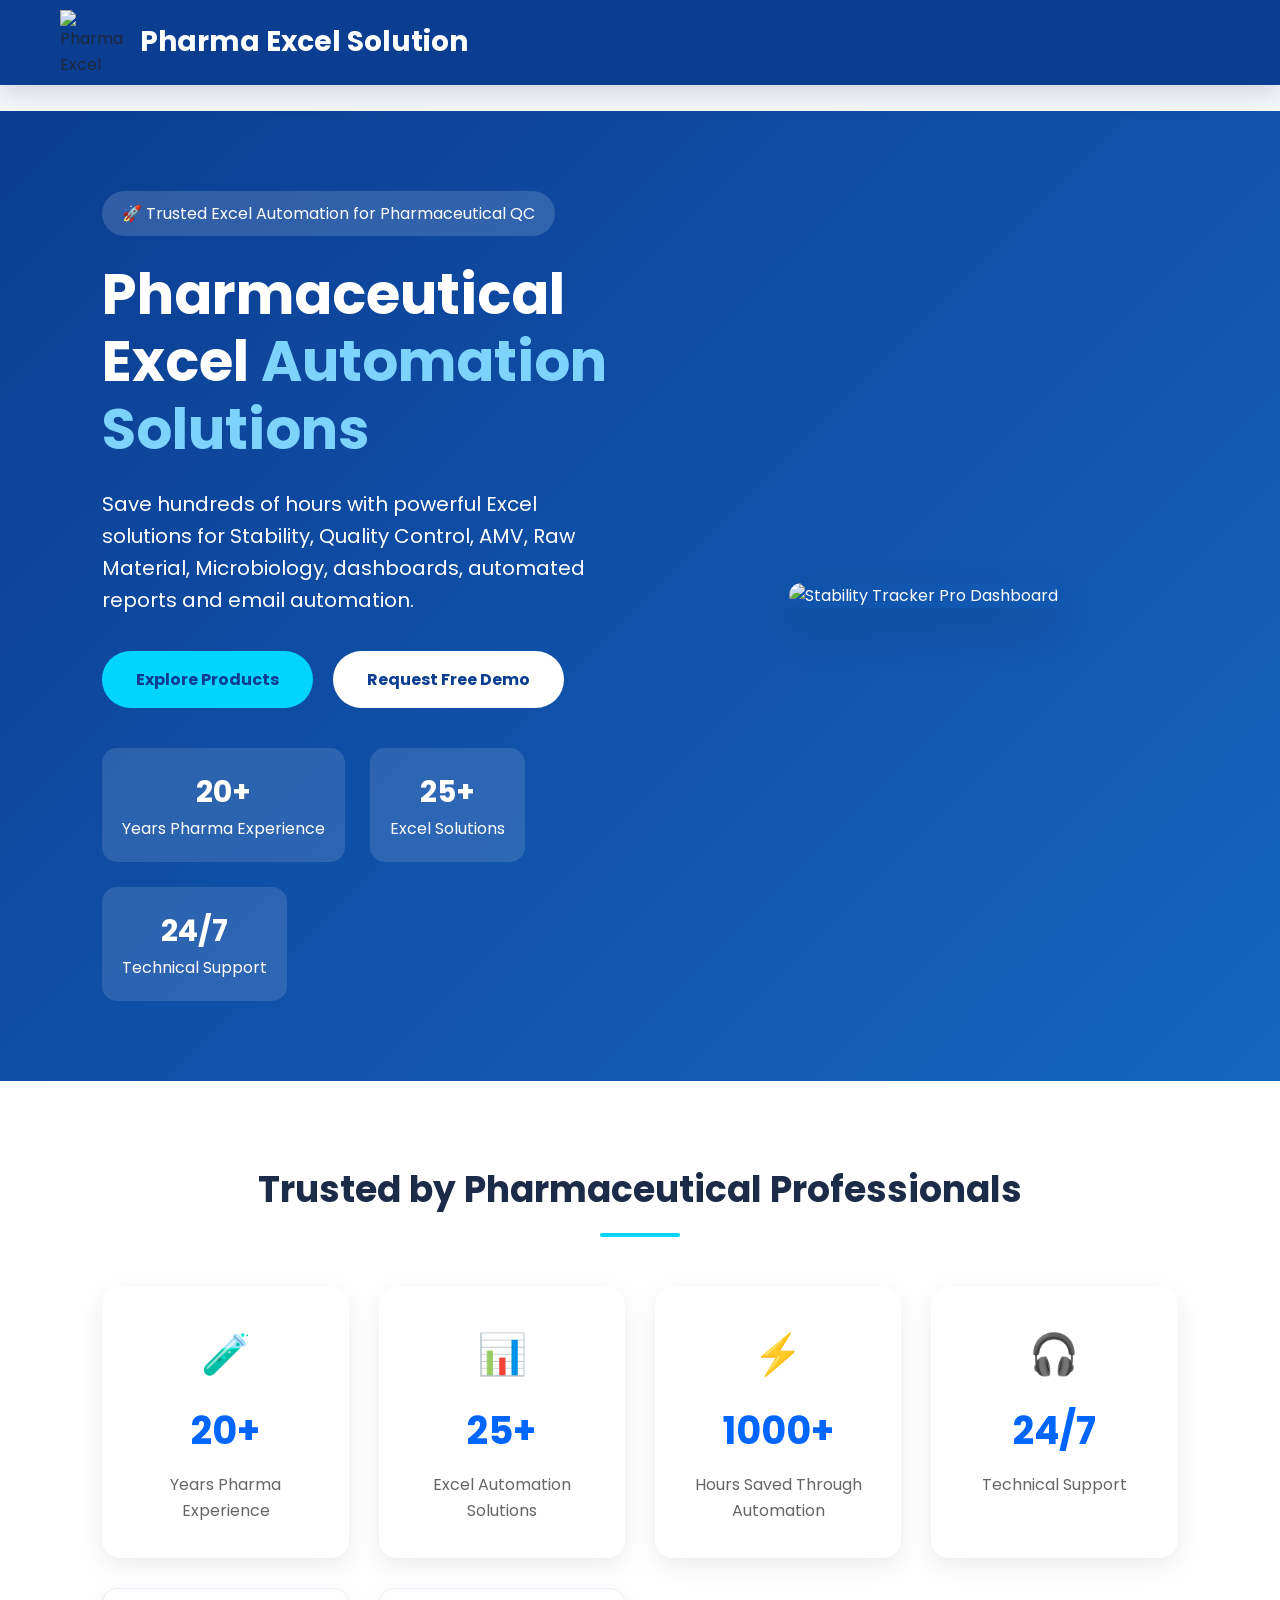
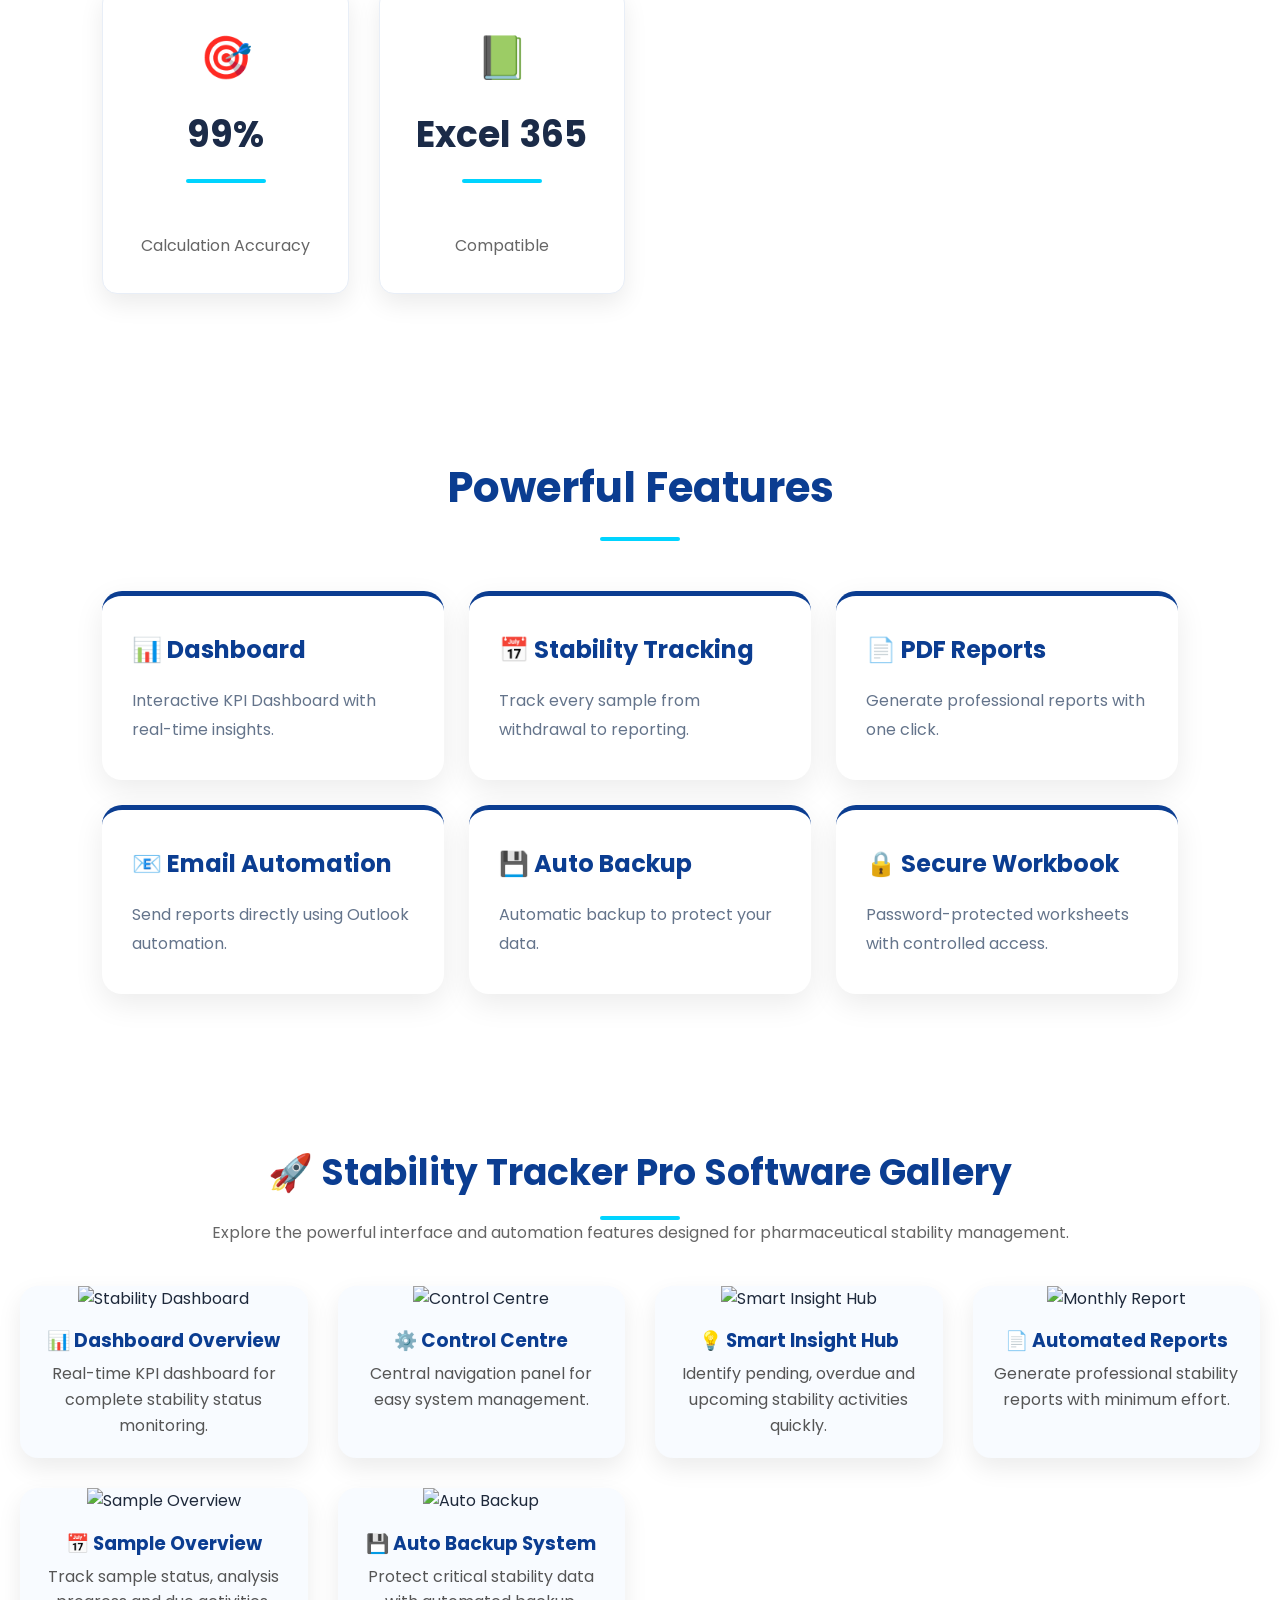
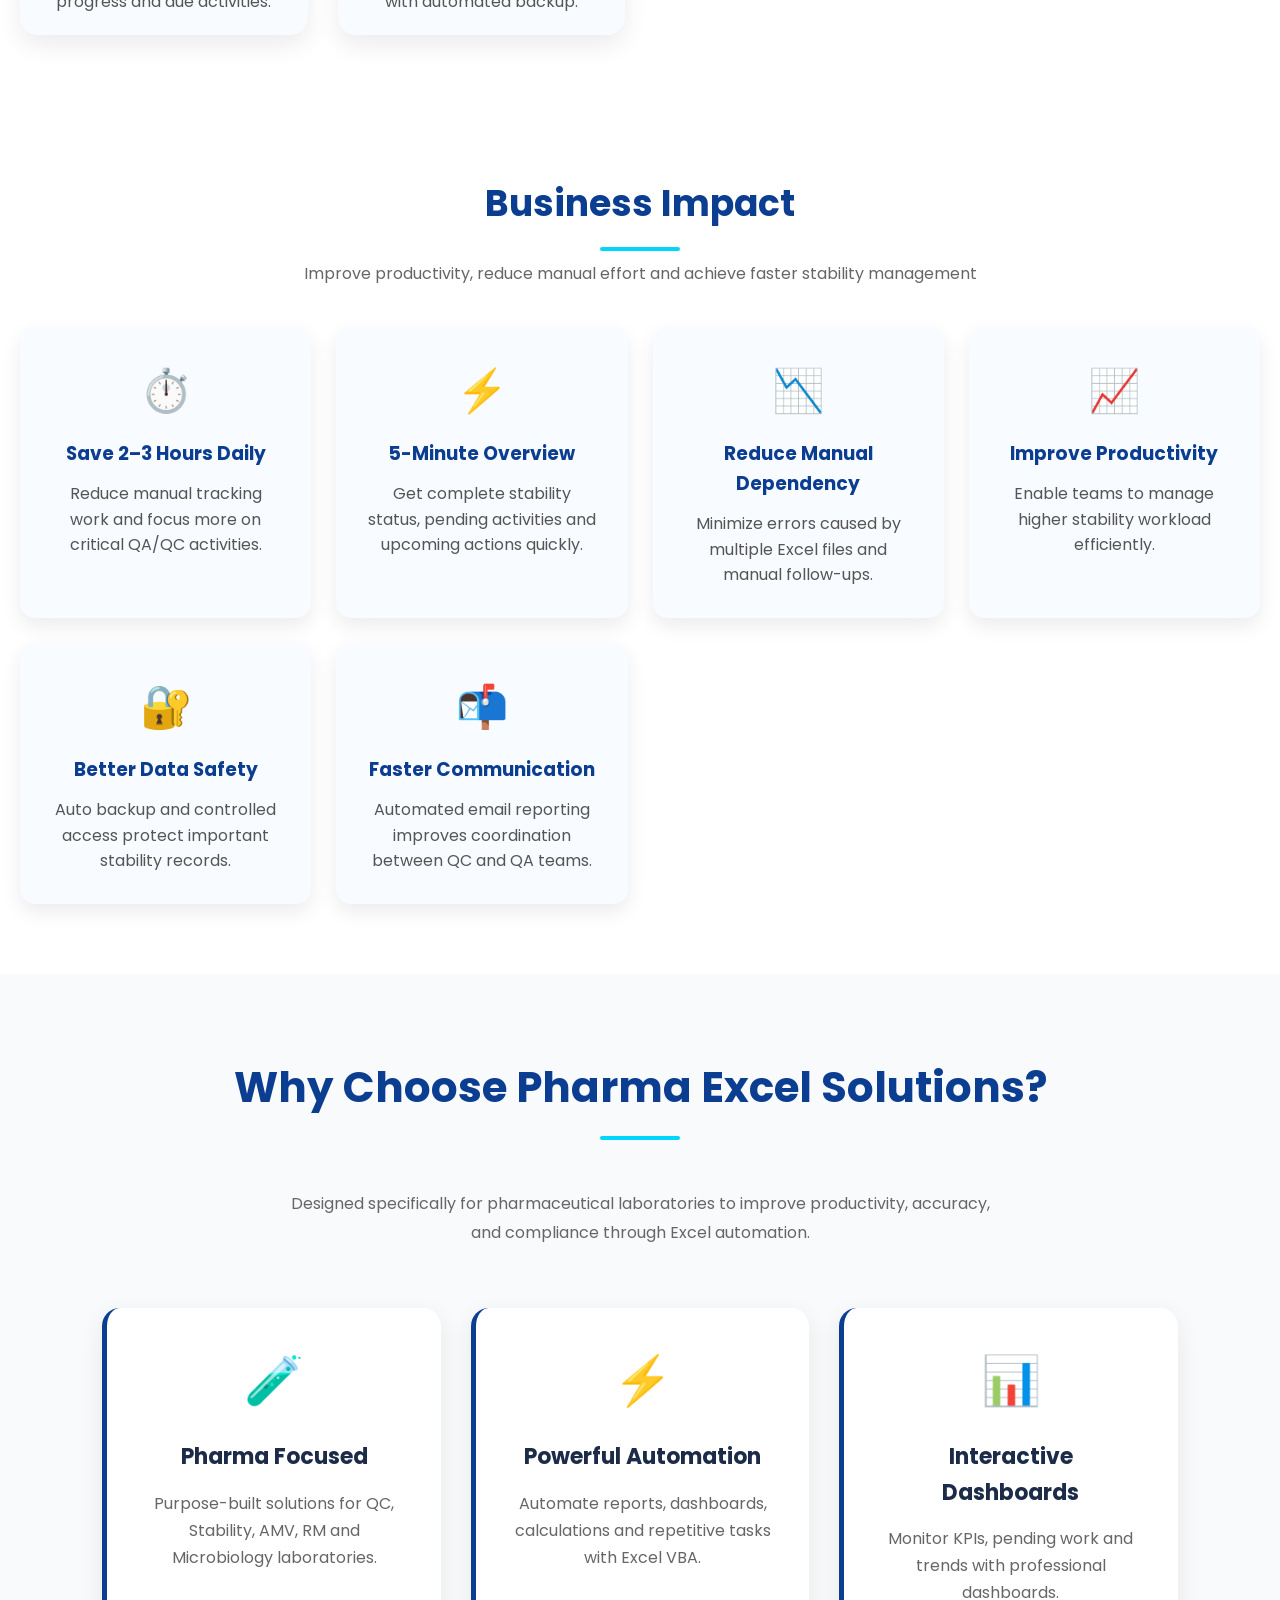
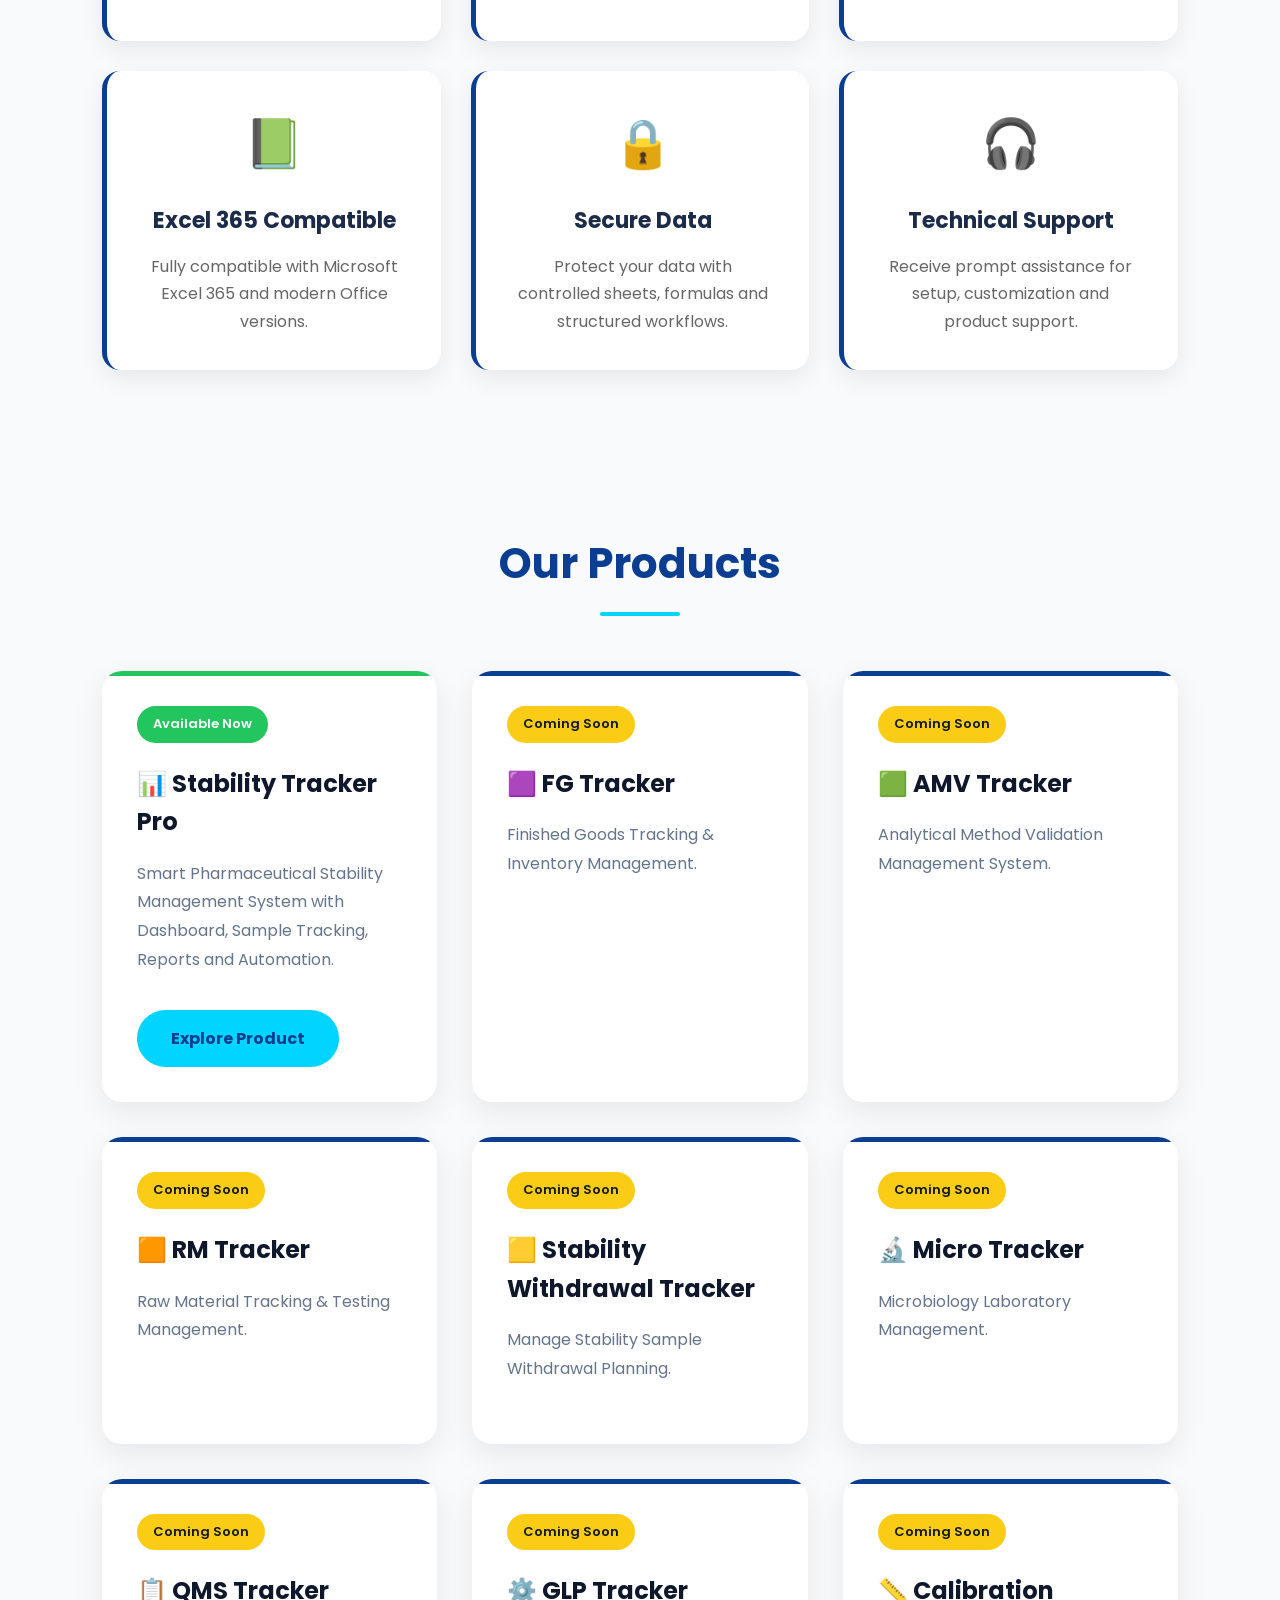
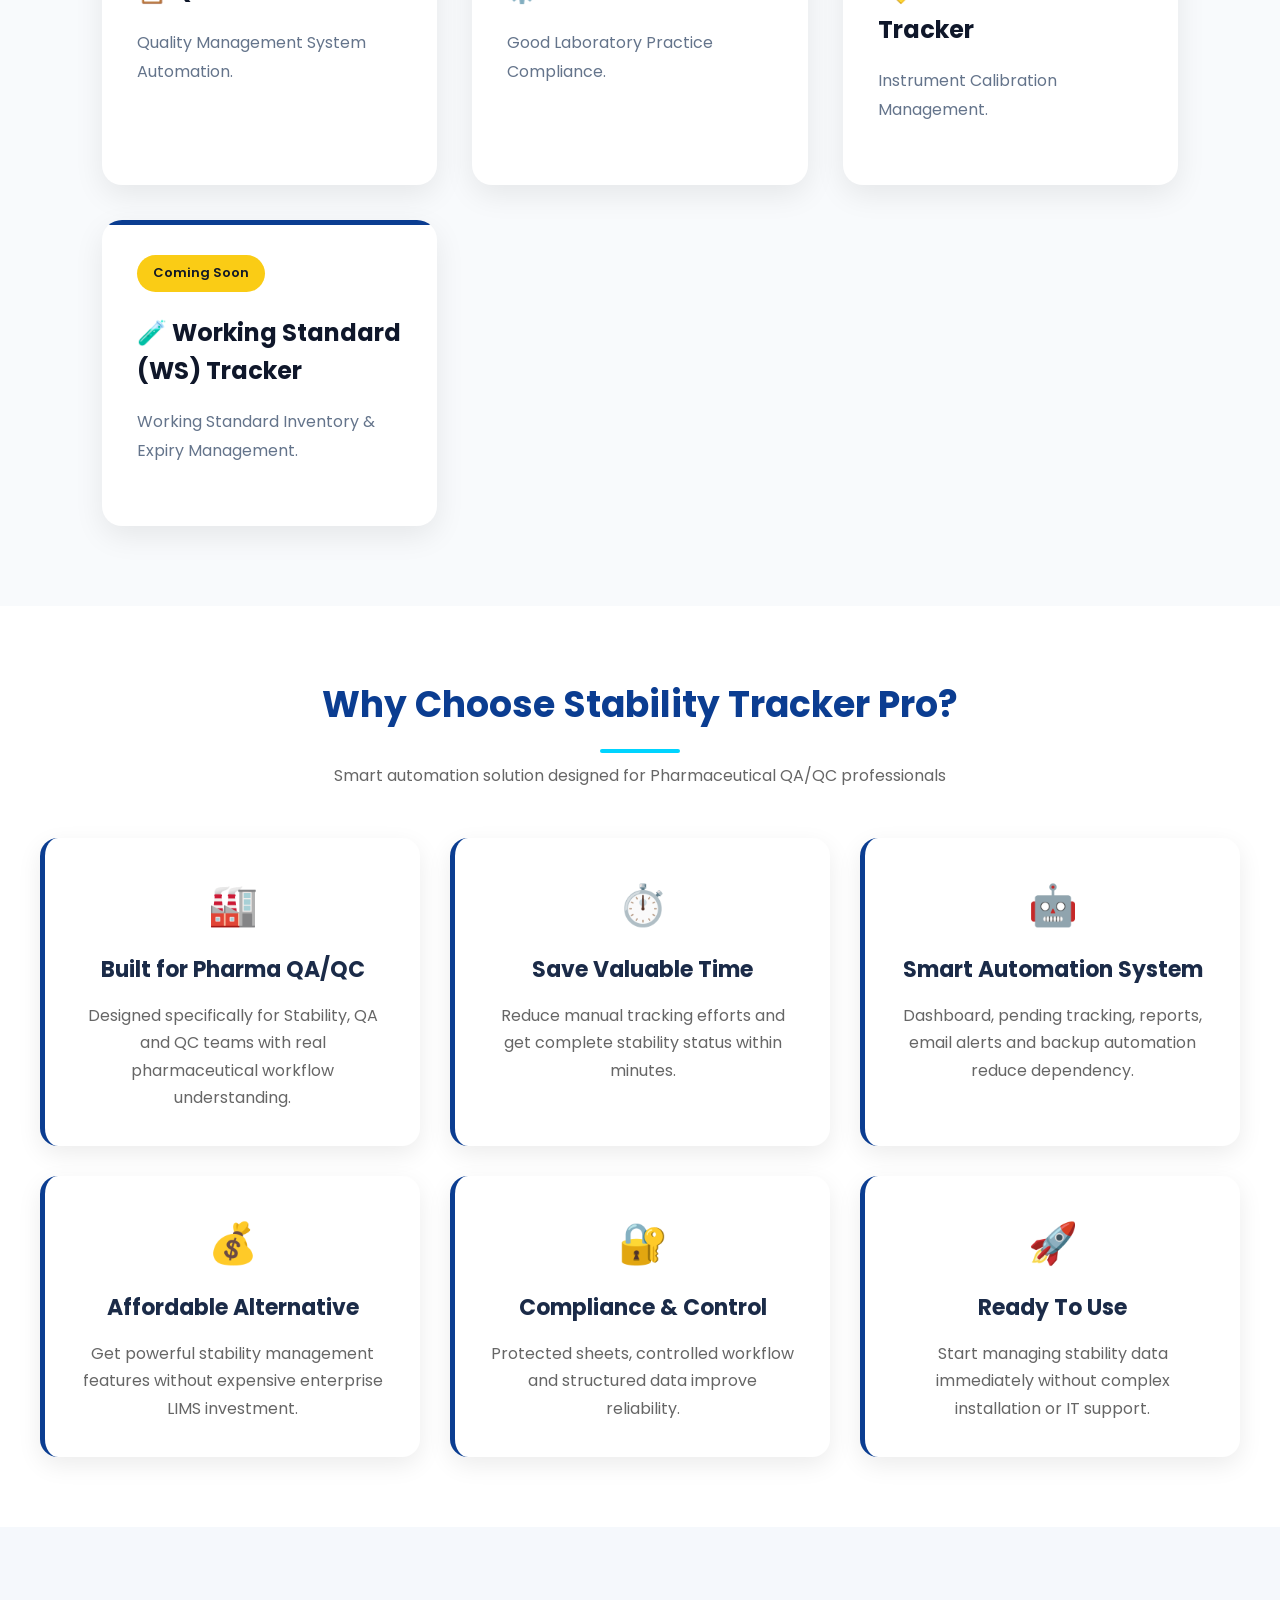
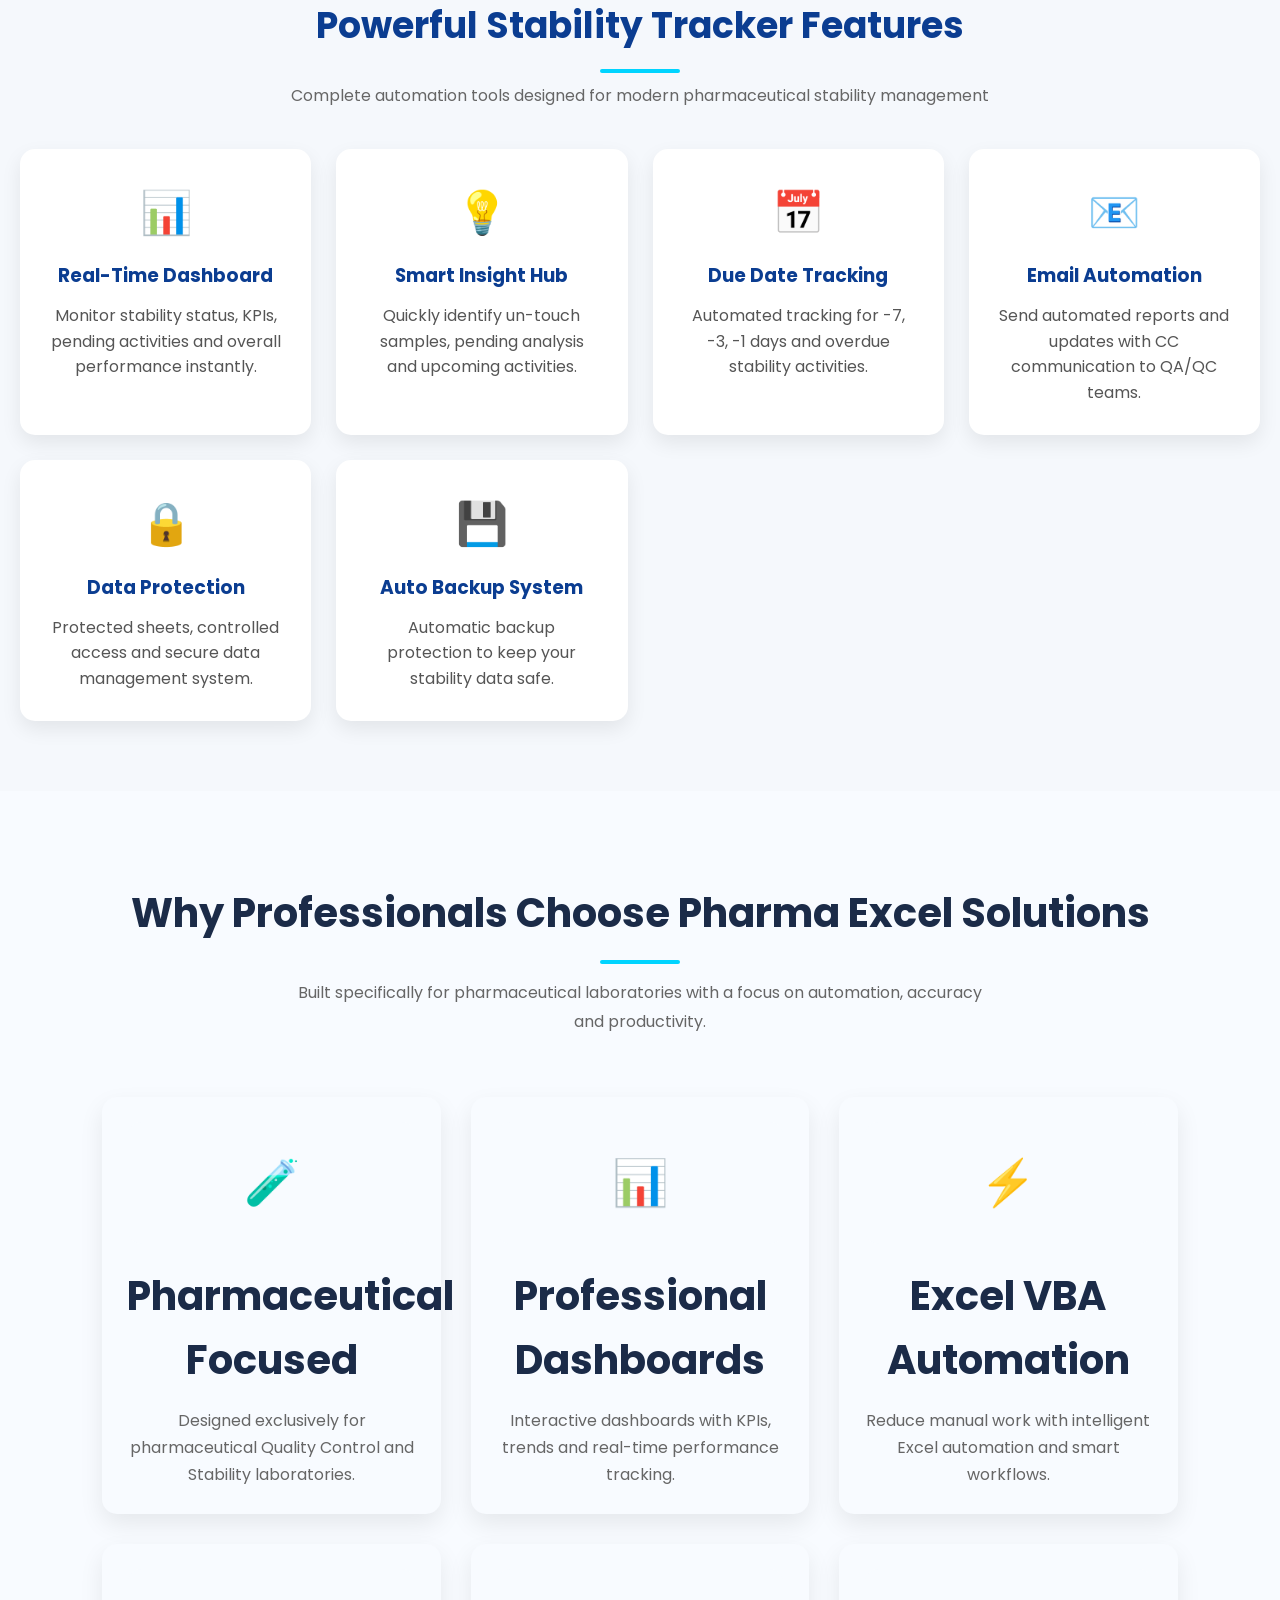
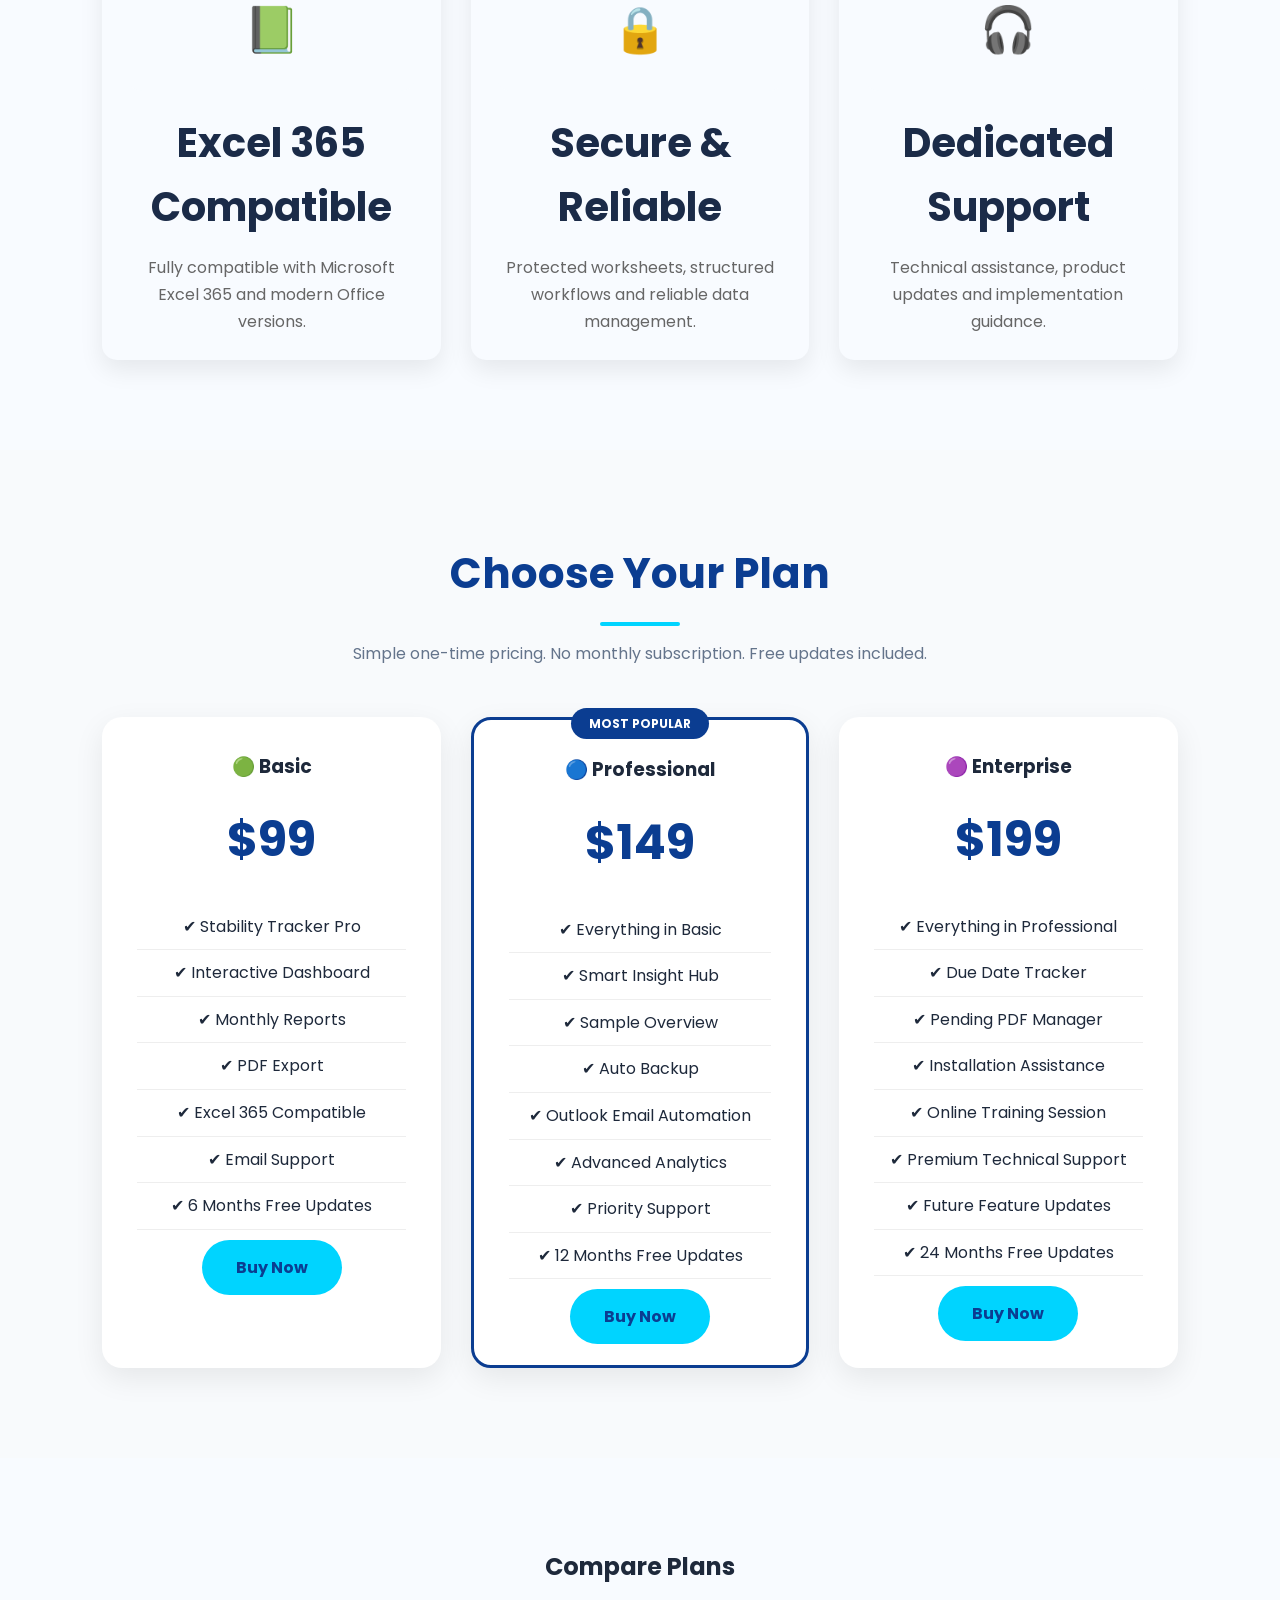
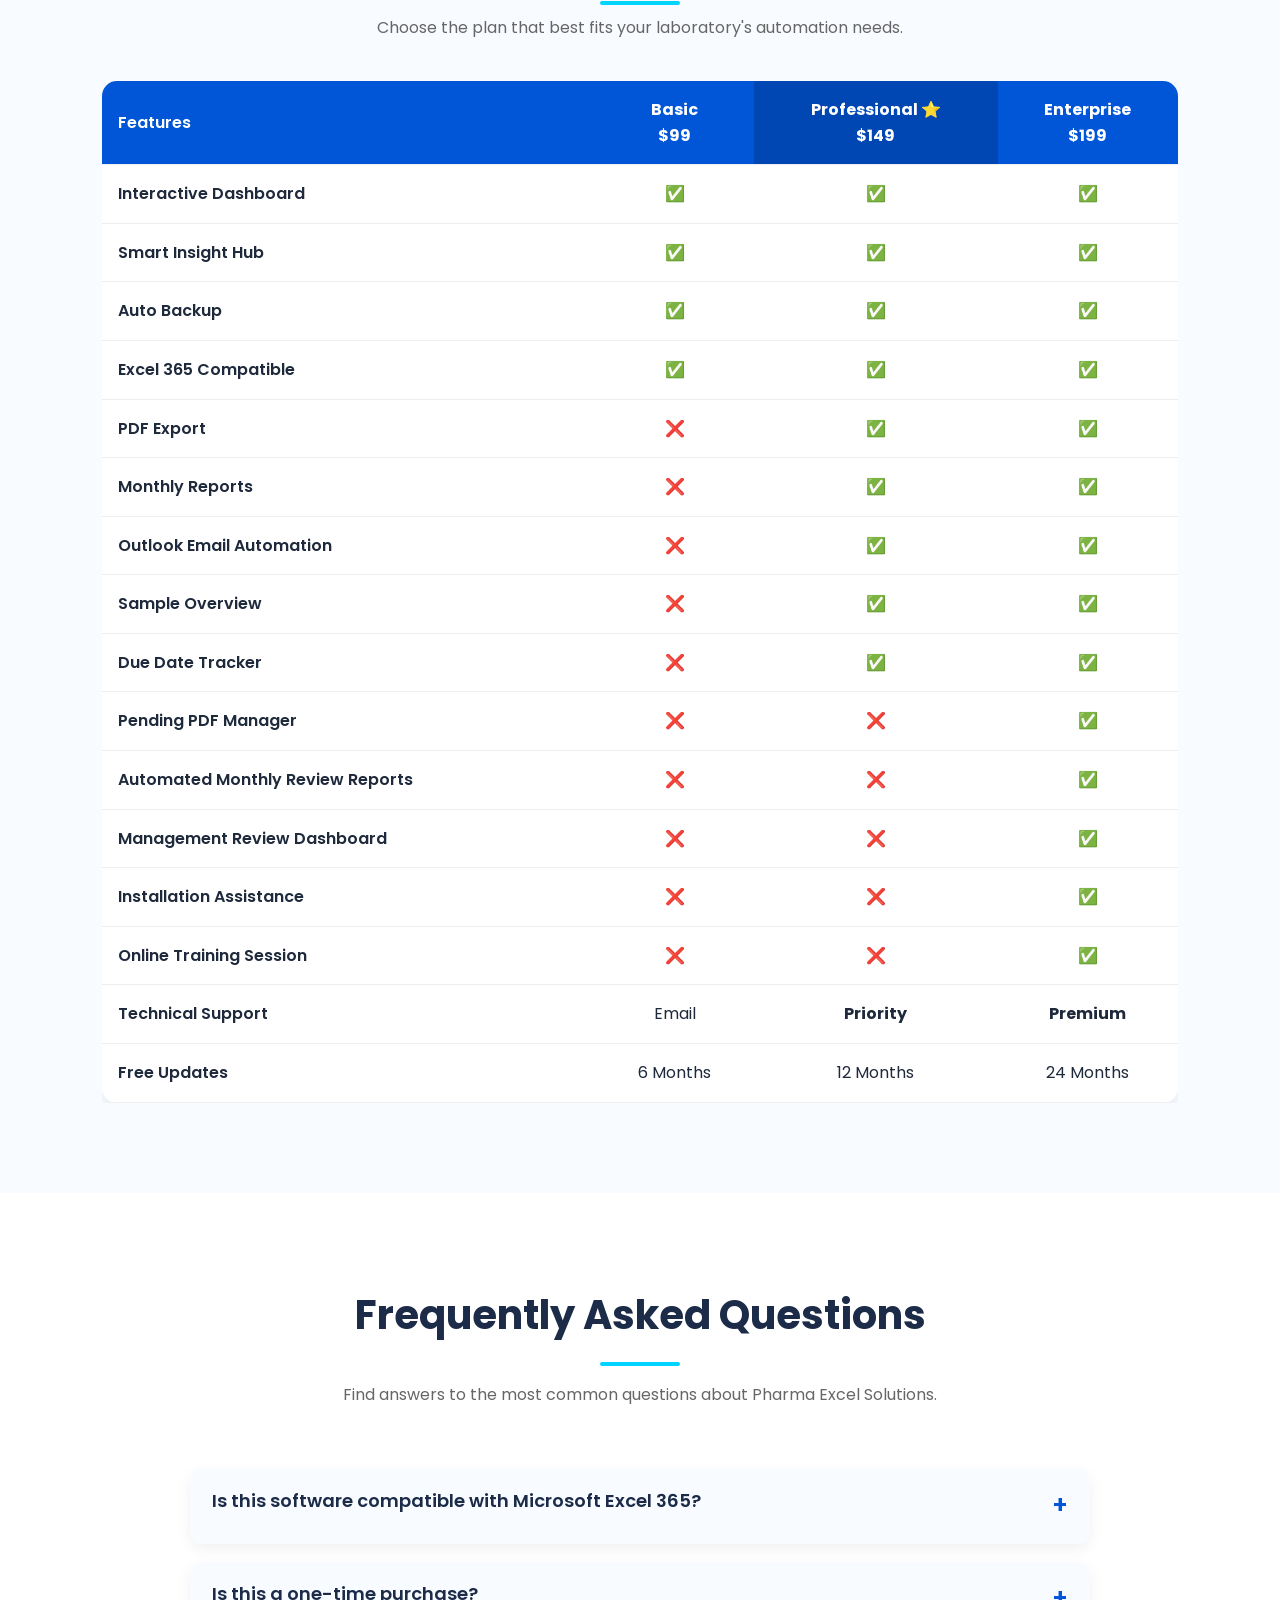
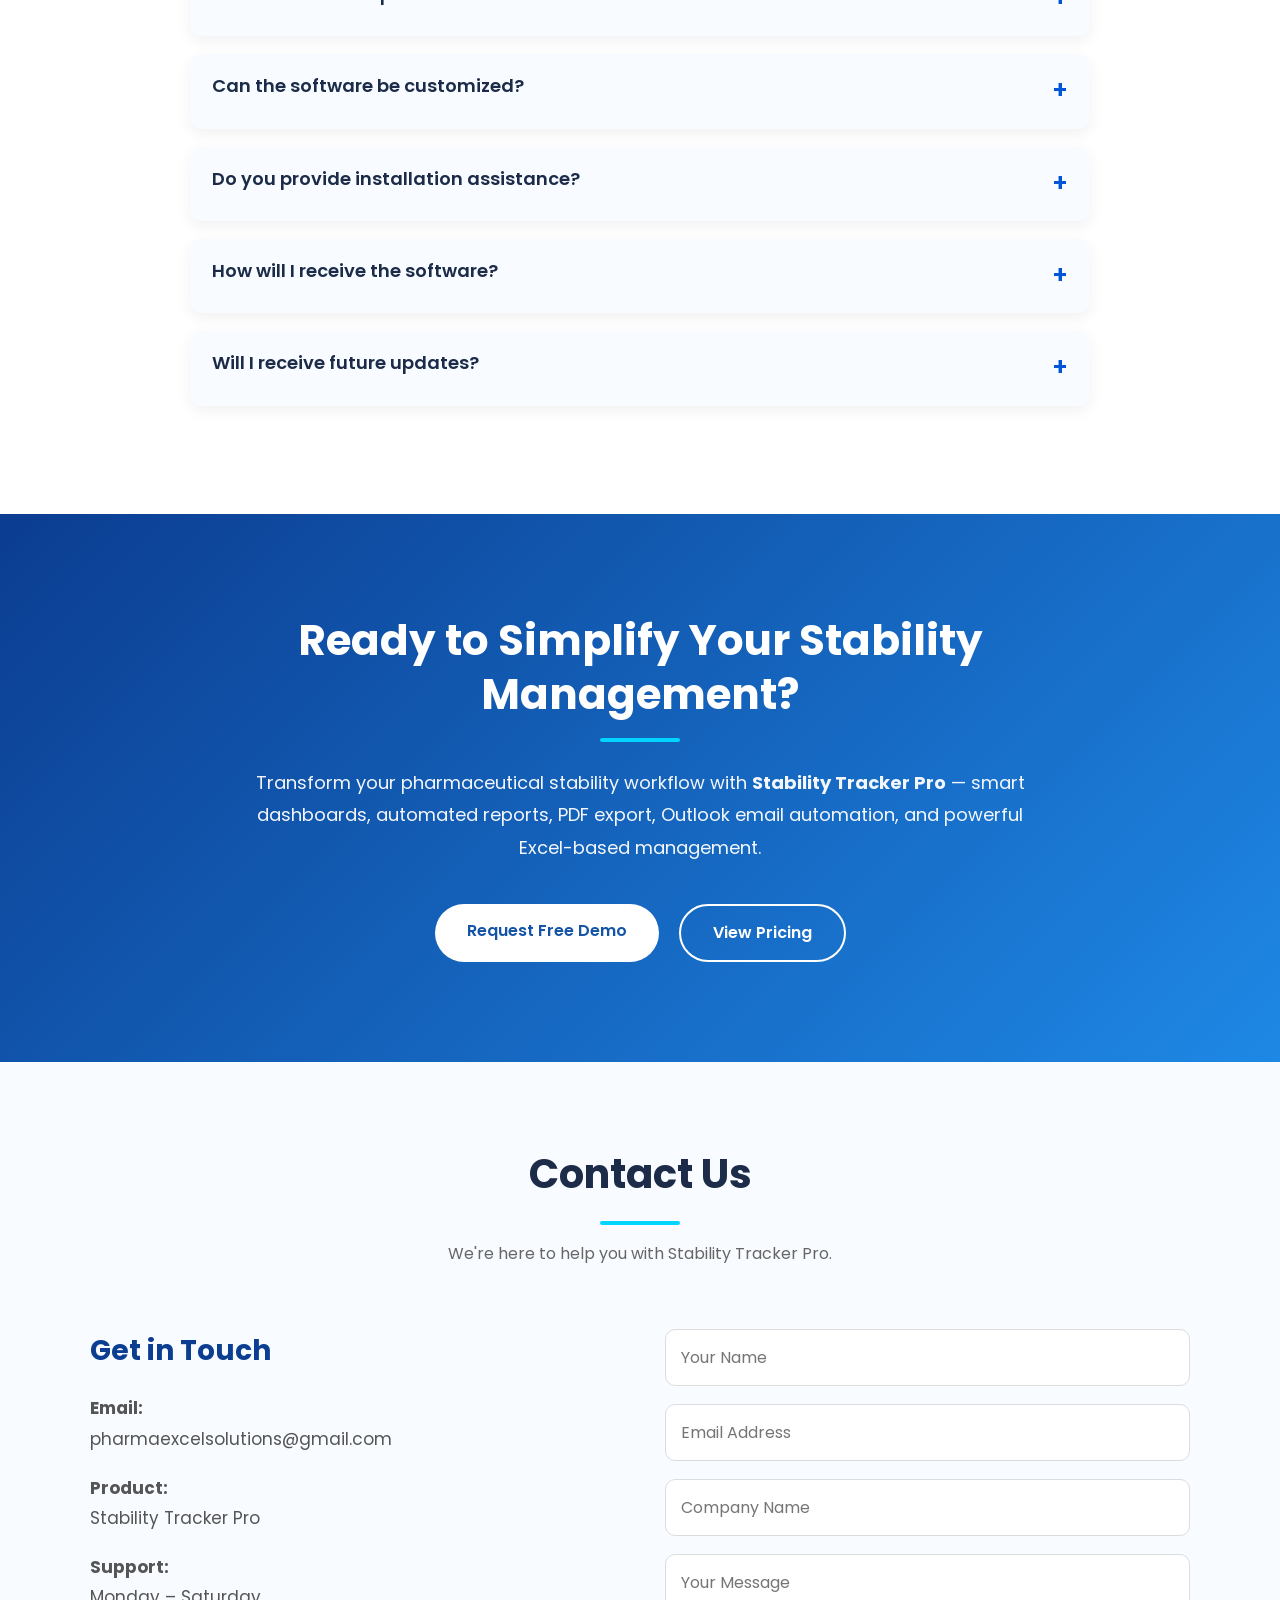
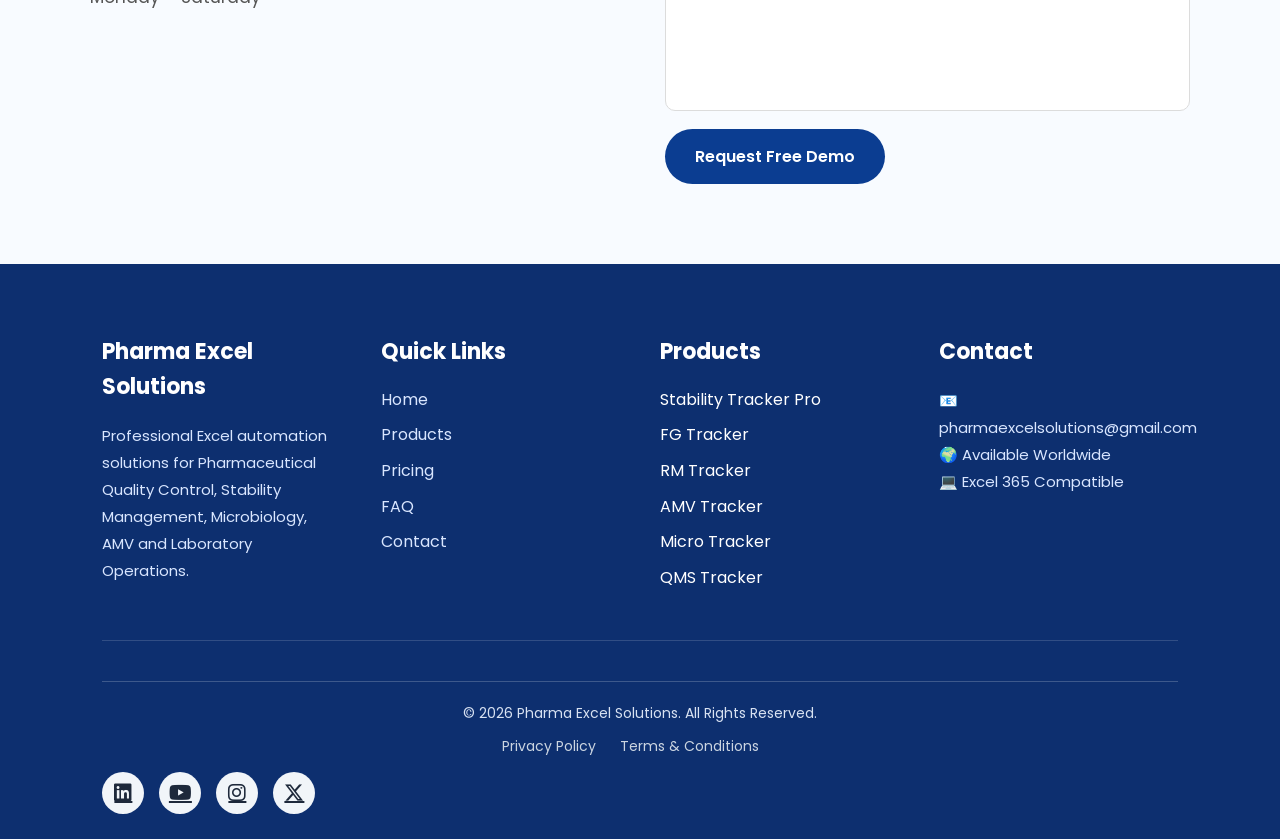
==== commit de871413: "Add files via upload" ====
--- a/index.html
+++ b/index.html
@@ -1,30 +1,34 @@
 <!DOCTYPE html>
 <html lang="en">
-
 <head>
+
     <meta charset="UTF-8">
+
     <meta name="viewport" content="width=device-width, initial-scale=1.0">
 
-    <title>Pharma Excel Solution</title>
-
+    <title>Pharma Excel Solution | Excel Automation for Pharmaceutical Laboratories</title>
+
+    <meta name="description"
+        content="Professional Excel automation solutions for Pharmaceutical Quality Control, Stability Management, Microbiology, AMV and Laboratory Operations.">
+
+    <meta name="keywords"
+        content="Pharmaceutical Excel Automation, Stability Tracker Pro, Excel VBA, QC Laboratory, Stability Management, AMV Tracker, RM Tracker, FG Tracker, Micro Tracker">
+
+    <meta name="author" content="Pharma Excel Solution">
+
+    <meta name="robots" content="index, follow">
+
+    <link rel="icon" type="image/png" href="images/favicon.png">
+
+    <!-- Font Awesome Icons -->
+    <link rel="stylesheet"
+        href="https://cdnjs.cloudflare.com/ajax/libs/font-awesome/6.7.2/css/all.min.css">
+
+    <!-- Main CSS -->
     <link rel="stylesheet" href="style.css">
+
 </head>
-<meta charset="UTF-8">
-<meta name="viewport" content="width=device-width, initial-scale=1.0">
-
-<title>Pharma Excel Solution | Stability Tracker Pro for Pharmaceutical QC</title>
-
-<meta name="description" content="Stability Tracker Pro is a professional Microsoft 365-based Excel VBA solution for Pharmaceutical Quality Control and Stability Management. Simplify sample tracking, reporting, dashboards, PDF export and automation.">
-
-<meta name="keywords" content="Stability Tracker Pro, Pharmaceutical Software, Stability Management, Excel VBA, QC Laboratory, Pharmaceutical QC, Stability Study, Sample Tracking, Microsoft 365">
-
-<meta name="author" content="Pharma Excel Solution">
-
-<meta name="robots" content="index, follow">
-
-<link rel="icon" type="image/png" href="images/favicon.png">
-
-<link rel="stylesheet" href="style.css">
+
 <body>
 
 <header>
@@ -59,83 +63,122 @@
     <div class="hero-left">
 
         <span class="badge">
-            🚀 Trusted by Pharmaceutical Professionals
+            🚀 Trusted Excel Automation for Pharmaceutical QC
         </span>
 
         <h1>
-            The Smart Automation Platform for
-            <span>Pharmaceutical Quality Control</span>
+            Pharmaceutical Excel
+            <span>Automation Solutions</span>
         </h1>
 
         <p>
-            Simplify Stability Management, Sample Tracking, Dashboard Analytics,
-            PDF Reports, Outlook Email Automation and Data Management — all in one
-            powerful Excel-based solution.
+            Save hundreds of hours with powerful Excel solutions for Stability,
+            Quality Control, AMV, Raw Material, Microbiology, dashboards,
+            automated reports and email automation.
         </p>
 
         <div class="hero-buttons">
-            <a href="#" class="btn">Request Free Demo</a>
-            <a href="#" class="btn secondary">Watch Demo</a>
+            <a href="#products" class="btn">
+                Explore Products
+            </a>
+
+            <a href="#contact" class="btn secondary">
+                Request Free Demo
+            </a>
         </div>
 
         <div class="hero-stats">
 
             <div class="stat">
-                <h3>5000+</h3>
-                <span>Samples Managed</span>
+                <h3>20+</h3>
+                <span>Years Pharma Experience</span>
             </div>
 
             <div class="stat">
-                <h3>100+</h3>
-                <span>Reports Automated</span>
+                <h3>25+</h3>
+                <span>Excel Solutions</span>
             </div>
 
             <div class="stat">
-                <h3>80%</h3>
-                <span>Time Saved</span>
-            </div>
-
-        </div>
-
-    </div>
-
-
-</section>
+                <h3>24/7</h3>
+                <span>Technical Support</span>
+            </div>
+
+        </div>
+
+    </div>
+
+    <div class="hero-right">
+
+        <img src="images/stability-tracker-dashboard.png"
+             alt="Stability Tracker Pro Dashboard">
+
+    </div>
 
 </section>
 <!-- ================= STATS ================= -->
 
 <section class="stats-section">
 
-    <div class="container">
-
-        <div class="stats-grid">
+    <h2>Trusted by Pharmaceutical Professionals</h2>
+
+    <div class="stats-container">
+
+        <div class="stats-card">
+            <div class="icon">🧪</div>
+            <h3>20+</h3>
+            <p>Years Pharma Experience</p>
+        </div>
+
+        <div class="stats-card">
+            <div class="icon">📊</div>
+            <h3>25+</h3>
+            <p>Excel Automation Solutions</p>
+        </div>
+
+        <div class="stats-card">
+            <div class="icon">⚡</div>
+            <h3>1000+</h3>
+            <p>Hours Saved Through Automation</p>
+        </div>
+
+        <div class="stats-card">
+            <div class="icon">🎧</div>
+            <h3>24/7</h3>
+            <p>Technical Support</p>
+        </div>
 
             <div class="stat-card">
-                <h2>5000+</h2>
-                <p>Reports Managed</p>
-            </div>
-
+
+                <div class="stat-icon">🎯</div>
+
+                <h2>99%</h2>
+
+                <p>Calculation Accuracy</p>
+
+            </div>
+
+            <!-- Card 4 -->
             <div class="stat-card">
-                <h2>100+</h2>
-                <p>Automation Features</p>
-            </div>
-
-            <div class="stat-card">
-                <h2>99%</h2>
-                <p>Accuracy</p>
-            </div>
-
-            <div class="stat-card">
-                <h2>Microsoft 365</h2>
-                <p>Optimized</p>
-            </div>
-
-        </div>
-
-    </div>
-
-</section>
+
+                <div class="stat-icon">📗</div>
+
+                <h2>Excel 365</h2>
+
+                <p>Compatible</p>
+
+            </div>
+
+        </div>
+
+    </div>
+
+</section>
+    </div>
+
+</section>
+
+
 <!-- ================= FEATURES ================= -->
 
 <section id="features">
@@ -322,35 +365,62 @@
 
 <!-- ================= WHY CHOOSE US ================= -->
 
-<section id="why-us">
-
-    <h2>Why Choose Pharma Excel Solution?</h2>
-
-    <div class="why-grid">
-
-        <div class="why-card">
-            <h3>⏱ Save 80% Time</h3>
-            <p>Automate stability reports, dashboards and routine documentation.</p>
-        </div>
-
-        <div class="why-card">
-            <h3>📊 Real-Time Dashboard</h3>
-            <p>Monitor pending samples, due dates and report status instantly.</p>
-        </div>
-
-        <div class="why-card">
-            <h3>📧 Email Automation</h3>
-            <p>Send reports directly using Outlook with one click.</p>
-        </div>
-
-        <div class="why-card">
-            <h3>🔒 Secure & Reliable</h3>
-            <p>Password protection, backup and controlled access for your data.</p>
-        </div>
-
-    </div>
-
-</section>
+<section class="why-us" id="why-us">
+
+    <div class="container">
+
+        <div class="section-title">
+            <h2>Why Choose Pharma Excel Solutions?</h2>
+            <p>
+                Designed specifically for pharmaceutical laboratories to improve
+                productivity, accuracy, and compliance through Excel automation.
+            </p>
+        </div>
+
+        <div class="why-grid">
+
+            <div class="why-card">
+                <div class="why-icon">🧪</div>
+                <h3>Pharma Focused</h3>
+                <p>Purpose-built solutions for QC, Stability, AMV, RM and Microbiology laboratories.</p>
+            </div>
+
+            <div class="why-card">
+                <div class="why-icon">⚡</div>
+                <h3>Powerful Automation</h3>
+                <p>Automate reports, dashboards, calculations and repetitive tasks with Excel VBA.</p>
+            </div>
+
+            <div class="why-card">
+                <div class="why-icon">📊</div>
+                <h3>Interactive Dashboards</h3>
+                <p>Monitor KPIs, pending work and trends with professional dashboards.</p>
+            </div>
+
+            <div class="why-card">
+                <div class="why-icon">📗</div>
+                <h3>Excel 365 Compatible</h3>
+                <p>Fully compatible with Microsoft Excel 365 and modern Office versions.</p>
+            </div>
+
+            <div class="why-card">
+                <div class="why-icon">🔒</div>
+                <h3>Secure Data</h3>
+                <p>Protect your data with controlled sheets, formulas and structured workflows.</p>
+            </div>
+
+            <div class="why-card">
+                <div class="why-icon">🎧</div>
+                <h3>Technical Support</h3>
+                <p>Receive prompt assistance for setup, customization and product support.</p>
+            </div>
+
+        </div>
+
+    </div>
+
+</section>
+
 <!-- ================= PRODUCTS ================= -->
 
 <section id="products">
@@ -562,7 +632,63 @@
 
     </div>
 </section>
-
+<!-- ================= TRUST SECTION ================= -->
+
+<section class="trust-section">
+
+    <div class="container">
+
+        <div class="section-title">
+            <h2>Why Professionals Choose Pharma Excel Solutions</h2>
+            <p>
+                Built specifically for pharmaceutical laboratories with a focus on automation,
+                accuracy and productivity.
+            </p>
+        </div>
+
+        <div class="trust-grid">
+
+            <div class="trust-card">
+                <div class="trust-icon">🧪</div>
+                <h3>Pharmaceutical Focused</h3>
+                <p>Designed exclusively for pharmaceutical Quality Control and Stability laboratories.</p>
+            </div>
+
+            <div class="trust-card">
+                <div class="trust-icon">📊</div>
+                <h3>Professional Dashboards</h3>
+                <p>Interactive dashboards with KPIs, trends and real-time performance tracking.</p>
+            </div>
+
+            <div class="trust-card">
+                <div class="trust-icon">⚡</div>
+                <h3>Excel VBA Automation</h3>
+                <p>Reduce manual work with intelligent Excel automation and smart workflows.</p>
+            </div>
+
+            <div class="trust-card">
+                <div class="trust-icon">📗</div>
+                <h3>Excel 365 Compatible</h3>
+                <p>Fully compatible with Microsoft Excel 365 and modern Office versions.</p>
+            </div>
+
+            <div class="trust-card">
+                <div class="trust-icon">🔒</div>
+                <h3>Secure & Reliable</h3>
+                <p>Protected worksheets, structured workflows and reliable data management.</p>
+            </div>
+
+            <div class="trust-card">
+                <div class="trust-icon">🎧</div>
+                <h3>Dedicated Support</h3>
+                <p>Technical assistance, product updates and implementation guidance.</p>
+            </div>
+
+        </div>
+
+    </div>
+
+</section>
 <!-- ================= PRICING ================= -->
 
 <section id="pricing">
@@ -570,7 +696,7 @@
     <h2>Choose Your Plan</h2>
 
     <p class="pricing-subtitle">
-        Simple one-time pricing. No monthly subscription.
+        Simple one-time pricing. No monthly subscription. Free updates included.
     </p>
 
     <div class="pricing-grid">
@@ -581,15 +707,16 @@
 
             <h3>🟢 Basic</h3>
 
-            <div class="price">$49</div>
+            <div class="price">$99</div>
 
             <ul>
                 <li>✔ Stability Tracker Pro</li>
-                <li>✔ Dashboard</li>
+                <li>✔ Interactive Dashboard</li>
                 <li>✔ Monthly Reports</li>
                 <li>✔ PDF Export</li>
+                <li>✔ Excel 365 Compatible</li>
                 <li>✔ Email Support</li>
-                <li>✔ 3 Months Free Updates</li>
+                <li>✔ 6 Months Free Updates</li>
             </ul>
 
             <a href="#" class="btn">Buy Now</a>
@@ -604,7 +731,7 @@
 
             <h3>🔵 Professional</h3>
 
-            <div class="price">$99</div>
+            <div class="price">$149</div>
 
             <ul>
                 <li>✔ Everything in Basic</li>
@@ -612,8 +739,9 @@
                 <li>✔ Sample Overview</li>
                 <li>✔ Auto Backup</li>
                 <li>✔ Outlook Email Automation</li>
+                <li>✔ Advanced Analytics</li>
+                <li>✔ Priority Support</li>
                 <li>✔ 12 Months Free Updates</li>
-                <li>✔ Priority Support</li>
             </ul>
 
             <a href="#" class="btn">Buy Now</a>
@@ -631,246 +759,223 @@
             <ul>
                 <li>✔ Everything in Professional</li>
                 <li>✔ Due Date Tracker</li>
-                <li>✔ Pending PDF</li>
+                <li>✔ Pending PDF Manager</li>
                 <li>✔ Installation Assistance</li>
-                <li>✔ Online Training</li>
-                <li>✔ Priority Technical Support</li>
+                <li>✔ Online Training Session</li>
+                <li>✔ Premium Technical Support</li>
+                <li>✔ Future Feature Updates</li>
                 <li>✔ 24 Months Free Updates</li>
             </ul>
 
-           <a href="#" class="btn">Buy Now</a>  
-
-        </div>
-
-    </div>
+            <a href="#" class="btn">Buy Now</a>
+
+        </div>
+
+    </div>
+
+</section>
+<!-- ================= PLAN COMPARISON ================= -->
+
+<section class="plan-comparison">
+
+    <div class="container">
+
+        <h2>Compare Plans</h2>
+
+        <p class="comparison-subtitle">
+            Choose the plan that best fits your laboratory's automation needs.
+        </p>
+
+        <div class="comparison-table">
+
+            <table>
+
+                <thead>
+
+                    <tr>
+                        <th>Features</th>
+                        <th>Basic<br><span>$99</span></th>
+                        <th class="highlight">Professional ⭐<br><span>$149</span></th>
+                        <th>Enterprise<br><span>$199</span></th>
+                    </tr>
+
+                </thead>
+
+                <tbody>
+
+                    <tr>
+                        <td>Interactive Dashboard</td>
+                        <td>✅</td>
+                        <td>✅</td>
+                        <td>✅</td>
+                    </tr>
+
+                    <tr>
+                        <td>Smart Insight Hub</td>
+                        <td>✅</td>
+                        <td>✅</td>
+                        <td>✅</td>
+                    </tr>
+
+                    <tr>
+                        <td>Auto Backup</td>
+                        <td>✅</td>
+                        <td>✅</td>
+                        <td>✅</td>
+                    </tr>
+
+                    <tr>
+                        <td>Excel 365 Compatible</td>
+                        <td>✅</td>
+                        <td>✅</td>
+                        <td>✅</td>
+                    </tr>
+
+                    <tr>
+                        <td>PDF Export</td>
+                        <td>❌</td>
+                        <td>✅</td>
+                        <td>✅</td>
+                    </tr>
+
+                    <tr>
+                        <td>Monthly Reports</td>
+                        <td>❌</td>
+                        <td>✅</td>
+                        <td>✅</td>
+                    </tr>
+
+                    <tr>
+                        <td>Outlook Email Automation</td>
+                        <td>❌</td>
+                        <td>✅</td>
+                        <td>✅</td>
+                    </tr>
+
+                    <tr>
+                        <td>Sample Overview</td>
+                        <td>❌</td>
+                        <td>✅</td>
+                        <td>✅</td>
+                    </tr>
+
+                    <tr>
+                        <td>Due Date Tracker</td>
+                        <td>❌</td>
+                        <td>✅</td>
+                        <td>✅</td>
+                    </tr>
+
+                    <tr>
+                        <td>Pending PDF Manager</td>
+                        <td>❌</td>
+                        <td>❌</td>
+                        <td>✅</td>
+                    </tr>
+
+                    <tr>
+                        <td>Automated Monthly Review Reports</td>
+                        <td>❌</td>
+                        <td>❌</td>
+                        <td>✅</td>
+                    </tr>
+
+                    <tr>
+                        <td>Management Review Dashboard</td>
+                        <td>❌</td>
+                        <td>❌</td>
+                        <td>✅</td>
+                    </tr>
+
+                    <tr>
+                        <td>Installation Assistance</td>
+                        <td>❌</td>
+                        <td>❌</td>
+                        <td>✅</td>
+                    </tr>
+
+                    <tr>
+                        <td>Online Training Session</td>
+                        <td>❌</td>
+                        <td>❌</td>
+                        <td>✅</td>
+                    </tr>
+
+                    <tr>
+                        <td>Technical Support</td>
+                        <td>Email</td>
+                        <td><strong>Priority</strong></td>
+                        <td><strong>Premium</strong></td>
+                    </tr>
+
+                    <tr>
+                        <td>Free Updates</td>
+                        <td>6 Months</td>
+                        <td>12 Months</td>
+                        <td>24 Months</td>
+                    </tr>
+
+                </tbody>
+
+            </table>
+
+        </div>
+
+    </div>
+
+</section>
     
-<!-- FAQ Section -->
-<section class="faq">
-
-<div class="container">
-
-<h2>Frequently Asked Questions</h2>
-
-<p class="section-subtitle">
-Find answers about Stability Tracker Pro
-</p>
-
-
-<div class="faq-grid">
-
-
-<div class="faq-card">
-<h3>❓ Is Stability Tracker Pro a software?</h3>
-<p>
-Yes, it is an advanced Excel-based stability management automation system designed for pharmaceutical QA/QC teams.
-</p>
-</div>
-
-
-<div class="faq-card">
-<h3>❓ Do I need any programming knowledge?</h3>
-<p>
-No. Stability Tracker Pro is ready-to-use and designed for pharma professionals without coding requirements.
-</p>
-</div>
-
-
-<div class="faq-card">
-<h3>❓ Can it replace LIMS?</h3>
-<p>
-It provides powerful stability tracking automation at a fraction of the cost of enterprise LIMS solutions.
-</p>
-</div>
-
-
-<div class="faq-card">
-<h3>❓ Is my data secure?</h3>
-<p>
-Yes. Protected sheets and automatic backup features help keep your stability data safe.
-</p>
-</div>
-
-
-<div class="faq-card">
-<h3>❓ Can I customize the tracker?</h3>
-<p>
-Yes, customization options are available based on organization requirements.
-</p>
-</div>
-
-
-<div class="faq-card">
-<h3>❓ Is support available?</h3>
-<p>
-Yes. User guidance and technical support are available after purchase.
-</p>
-</div>
-
-
-</div>
-
-</div>
-
-</section>
-
-
-<!-- Trust Section -->
-<section class="trust">
-
-<div class="container">
-
-<h2>Built for Pharmaceutical Professionals</h2>
-
-<div class="trust-grid">
-
-<div>
-<h3>🏭</h3>
-<p>Pharma QA/QC Workflow</p>
-</div>
-
-
-<div>
-<h3>📊</h3>
-<p>Data Driven Decisions</p>
-</div>
-
-
-<div>
-<h3>🔐</h3>
-<p>Secure Data Management</p>
-</div>
-
-
-<div>
-<h3>⚡</h3>
-<p>Automation Focused</p>
-</div>
-
-</div>
-
-</div>
-
-</section>
-<!-- FAQ Section -->
+<!-- ================= FAQ ================= -->
+
 <section class="faq-section" id="faq">
+
     <div class="container">
 
         <div class="section-title">
+
             <h2>Frequently Asked Questions</h2>
-            <p>Quick answers about Stability Tracker Pro.</p>
+
+            <p>
+                Find answers to the most common questions about Pharma Excel Solutions.
+            </p>
+
         </div>
 
         <div class="faq-container">
 
-            <!-- FAQ 1 -->
-            <div class="faq-item">
-                <button class="faq-question">
-                    Which version of Microsoft Excel is supported?
-                    <span>+</span>
-                </button>
-                <div class="faq-answer">
-                    <p>Stability Tracker Pro is designed and optimized for Microsoft 365 (Windows).</p>
-                </div>
-            </div>
-
-            <!-- FAQ 2 -->
-            <div class="faq-item">
-                <button class="faq-question">
-                    Is Stability Tracker Pro suitable for pharmaceutical laboratories?
-                    <span>+</span>
-                </button>
-                <div class="faq-answer">
-                    <p>Yes. Stability Tracker Pro is specifically designed for pharmaceutical Quality Control and Stability laboratories to simplify sample tracking, reporting, dashboard monitoring, and data management.</p>
-                </div>
-            </div>
-
-        </div>
-
-    </div>
-
-</section>
-
-<!-- FAQ Section -->
-
-<section class="faq-section" id="faq">
-
-    <!-- CTA Section -->
-
-<section class="cta">
-
-<div class="container">
-
-<h2>Ready to Transform Your Stability Management?</h2>
-
-<p>
-Start managing pharmaceutical stability activities with smart automation and save valuable time.
-</p>
-
-
-<div class="cta-buttons">
-
-<a href="#contact" class="cta-btn">
-🚀 Get Stability Tracker Pro
-</a>
-
-
-<a href="#demo" class="cta-btn secondary">
-🎥 Request Demo
-</a>
-
-</div>
-
-
-</div>
-
-</section>
-
-
-
-<!-- Contact Section -->
-
-<section class="contact" id="contact">
-
-<div class="container">
-
-<h2>Contact Us</h2>
-
-<p class="section-subtitle">
-Connect with us for demo, pricing and customization support.
-</p>
-
-
-<div class="contact-box">
-
-
-<div>
-<h3>📧 Email</h3>
-<p>
-pharmaexcelsolutions@gmail.com
-</p>
-</div>
-
-
-<div>
-<h3>🌐 Website</h3>
-<p>
-Pharma Excel Solutions
-</p>
-</div>
-
-
-<div>
-<h3>💬 Support</h3>
-<p>
-Demo & Technical Assistance Available
-</p>
-</div>
-
-
-</div>
-
-
-</div>
+            <details class="faq-item">
+                <summary>Is this software compatible with Microsoft Excel 365?</summary>
+                <p>Yes. All our solutions are fully compatible with Microsoft Excel 365 and modern desktop versions.</p>
+            </details>
+
+            <details class="faq-item">
+                <summary>Is this a one-time purchase?</summary>
+                <p>Yes. All plans require a one-time payment with no monthly subscription. Free updates are included based on your selected plan.</p>
+            </details>
+
+            <details class="faq-item">
+                <summary>Can the software be customized?</summary>
+                <p>Yes. We offer customization services to meet your laboratory's specific workflow and reporting requirements.</p>
+            </details>
+
+            <details class="faq-item">
+                <summary>Do you provide installation assistance?</summary>
+                <p>Yes. Installation assistance and online training are included with the Enterprise plan.</p>
+            </details>
+
+            <details class="faq-item">
+                <summary>How will I receive the software?</summary>
+                <p>After purchase, you will receive a secure download link along with installation instructions.</p>
+            </details>
+
+            <details class="faq-item">
+                <summary>Will I receive future updates?</summary>
+                <p>Yes. Free updates are included for 6, 12 or 24 months depending on your selected plan.</p>
+            </details>
+
+        </div>
+
+    </div>
 
 </section>
 
@@ -887,10 +992,10 @@
             and powerful Excel-based management.
         </p>
 
-        <div class="cta-buttons">
-            <a href="#contact" class="btn-primary">Request Free Demo</a>
-            <a href="#pricing" class="btn-secondary">View Pricing</a>
-        </div>
+  <div class="cta-buttons">
+    <a href="#contact" class="cta-btn primary-btn">Request Free Demo</a>
+    <a href="#pricing" class="cta-btn secondary-btn">View Pricing</a>
+</div>
 
     </div>
 </section>
@@ -927,105 +1032,152 @@
             <!-- Contact Form -->
             <div class="contact-form">
 
-                <form>
-
-                    <input type="text" placeholder="Your Name" required>
-
-                    <input type="email" placeholder="Email Address" required>
-
-                    <input type="text" placeholder="Company Name">
-
-                    <textarea placeholder="Your Message" rows="5"></textarea>
-
-                    <button type="submit" class="btn">
-                        Request Free Demo
-                    </button>
-
-                </form>
-
-            </div>
-
-        </div>
-
-    </div>
-
-</section>
+                <form action="https://formsubmit.co/pharmaexcelsolutions@gmail.com" method="POST">
+
+    <input type="text" name="name" placeholder="Your Name" required>
+
+    <input type="email" name="email" placeholder="Email Address" required>
+
+    <input type="text" name="company" placeholder="Company Name">
+
+    <textarea name="message" placeholder="Your Message" rows="5"></textarea>
+
+    <input type="hidden" name="_subject" value="Stability Tracker Pro Demo Request">
+
+    <input type="hidden" name="_captcha" value="false">
+
+    <button type="submit" class="btn">
+        Request Free Demo
+    </button>
+
+</form>
+               
+            </div>
+
+        </div>
+
+    </div>
+
+</section>
+
+
 <!-- ================= FOOTER ================= -->
 
-<!-- Professional Footer -->
-
 <footer class="footer">
 
-<div class="container">
-
-
-<div class="footer-grid">
-
-
-<div class="footer-about">
-
-<h3>Pharma Excel Solutions</h3>
-
-<p>
-Smart automation solutions for Pharmaceutical QA/QC and Stability Management.
-</p>
+    <div class="footer-container">
+
+        <div class="footer-grid">
+
+            <!-- Company -->
+
+            <div class="footer-column">
+
+                <h3>Pharma Excel Solutions</h3>
+
+                <p>
+                    Professional Excel automation solutions for Pharmaceutical
+                    Quality Control, Stability Management, Microbiology,
+                    AMV and Laboratory Operations.
+                </p>
+
+            </div>
+
+            <!-- Quick Links -->
+
+            <div class="footer-column">
+
+                <h3>Quick Links</h3>
+
+                <ul>
+                    <li><a href="#home">Home</a></li>
+                    <li><a href="#products">Products</a></li>
+                    <li><a href="#pricing">Pricing</a></li>
+                    <li><a href="#faq">FAQ</a></li>
+                    <li><a href="#contact">Contact</a></li>
+                </ul>
+
+            </div>
+
+            <!-- Products -->
+
+            <div class="footer-column">
+
+                <h3>Products</h3>
+
+                <ul>
+                    <li>Stability Tracker Pro</li>
+                    <li>FG Tracker</li>
+                    <li>RM Tracker</li>
+                    <li>AMV Tracker</li>
+                    <li>Micro Tracker</li>
+                    <li>QMS Tracker</li>
+                </ul>
+
+            </div>
+
+            <!-- Contact -->
+
+            <div class="footer-column">
+
+                <h3>Contact</h3>
+
+                <p>📧 pharmaexcelsolutions@gmail.com</p>
+
+                <p>🌍 Available Worldwide</p>
+
+                <p>💻 Excel 365 Compatible</p>
+
+            </div>
+
+        </div>
+
+        <hr>
+
+        <div class="footer-bottom">
+
+            <p>
+                © 2026 Pharma Excel Solutions. All Rights Reserved.
+                <div class="footer-policy">
+
+    <a href="#">Privacy Policy</a>
+
+    <a href="#">Terms & Conditions</a>
 
 </div>
-
-
-
-<div class="footer-links">
-
-<h3>Quick Links</h3>
-
-<a href="#">Home</a>
-<a href="#features">Features</a>
-<a href="#pricing">Pricing</a>
-<a href="#contact">Contact</a>
+            </p>
+<!-- Social Media Links -->
+<div class="social-links">
+
+    <!-- LinkedIn Company Page -->
+    <a href="https://www.linkedin.com/company/pharma-excel-solutions/" 
+       target="_blank" 
+       aria-label="LinkedIn">
+        <i class="fab fa-linkedin"></i>
+    </a>
+
+    <!-- YouTube Channel -->
+    <a href="https://www.youtube.com/@PharmaExcelSolutions" 
+       target="_blank" 
+       aria-label="YouTube">
+        <i class="fab fa-youtube"></i>
+    </a>
+
+    <!-- Instagram Profile -->
+  <a href="https://www.instagram.com/pharmaexcelsolution365/" 
+   target="_blank" 
+   aria-label="Instagram">
+    <i class="fab fa-instagram"></i>
+</a>
+
+    <!-- X (Twitter) Profile -->
+<a href="https://x.com/pharmaexcelsolu" 
+   target="_blank" 
+   aria-label="X">
+    <i class="fab fa-x-twitter"></i>
+</a>
 
 </div>
-
-
-
-<div class="footer-links">
-
-<h3>Products</h3>
-
-<a href="#">Stability Tracker Pro</a>
-<a href="#">FG Tracker</a>
-<a href="#">AMV Tracker</a>
-<a href="#">QC Automation Tools</a>
-
-</div>
-
-
-
-<div class="footer-contact">
-
-<h3>Contact</h3>
-
-<p>📧 pharmaexcelsolutions@gmail.com</p>
-
-<p>💬 WhatsApp Support</p>
-
-<p>🌐 Global Pharma Automation</p>
-
-</div>
-
-
-</div>
-
-
-<div class="footer-bottom">
-
-<p>
-© 2026 Pharma Excel Solutions. All Rights Reserved.
-</p>
-
-</div>
-
-
-</div>
+    </div>
 
 </footer>
-
--- a/style.css
+++ b/style.css
@@ -1517,4 +1517,643 @@
     }
 
 
+}
+.hero{
+    display:flex;
+    align-items:center;
+    justify-content:space-between;
+    gap:60px;
+    flex-wrap:wrap;
+}
+
+.hero-left{
+    flex:1;
+}
+
+.hero-right{
+    flex:1;
+    text-align:center;
+}
+
+.hero-right img{
+    width:100%;
+    max-width:650px;
+    border-radius:18px;
+    box-shadow:0 20px 45px rgba(0,0,0,.15);
+}
+/* ==========================
+   STATS SECTION
+========================== */
+
+.stats-section{
+
+    padding:80px 8%;
+    background:#ffffff;
+    text-align:center;
+
+}
+
+.stats-section h2{
+
+    font-size:36px;
+    color:#1b2b48;
+    margin-bottom:50px;
+
+}
+
+.stats-container{
+
+    display:grid;
+    grid-template-columns:repeat(auto-fit,minmax(220px,1fr));
+    gap:30px;
+
+}
+
+.stats-card{
+
+    background:#fff;
+    padding:35px 25px;
+    border-radius:18px;
+    box-shadow:0 8px 25px rgba(0,0,0,.08);
+    transition:.3s;
+
+}
+
+.stats-card:hover{
+
+    transform:translateY(-10px);
+    box-shadow:0 15px 35px rgba(0,0,0,.12);
+
+}
+
+.icon{
+
+    font-size:40px;
+    margin-bottom:15px;
+
+}
+
+.stats-card h3{
+
+    font-size:38px;
+    color:#0066ff;
+    margin-bottom:10px;
+
+}
+
+.stats-card p{
+
+    color:#666;
+    font-size:16px;
+
+}
+/* ===== Stats Icons ===== */
+
+.stat-icon{
+    font-size:42px;
+    margin-bottom:15px;
+}
+
+.stat-card{
+    transition:0.35s ease;
+    cursor:pointer;
+}
+
+.stat-card:hover{
+    transform:translateY(-10px);
+    box-shadow:0 20px 45px rgba(0,0,0,0.12);
+}
+/* ================= WHY CHOOSE US ================= */
+
+.why-us{
+    padding:90px 8%;
+    background:#f8fbff;
+}
+
+.section-title{
+    text-align:center;
+    margin-bottom:60px;
+}
+
+.section-title h2{
+    font-size:40px;
+    color:#1b2b48;
+    margin-bottom:15px;
+}
+
+.section-title p{
+    max-width:700px;
+    margin:auto;
+    color:#666;
+    line-height:1.8;
+}
+
+.why-grid{
+    display:grid;
+    grid-template-columns:repeat(auto-fit,minmax(280px,1fr));
+    gap:30px;
+}
+
+.why-card{
+    background:#fff;
+    padding:35px;
+    border-radius:18px;
+    text-align:center;
+    box-shadow:0 8px 25px rgba(0,0,0,.08);
+    transition:.3s;
+}
+
+.why-card:hover{
+    transform:translateY(-10px);
+    box-shadow:0 20px 40px rgba(0,0,0,.12);
+}
+
+.why-icon{
+    font-size:48px;
+    margin-bottom:20px;
+}
+
+.why-card h3{
+    margin-bottom:15px;
+    color:#1b2b48;
+}
+
+.why-card p{
+    color:#666;
+    line-height:1.7;
+}
+/* ================= TRUST SECTION ================= */
+
+.trust-section{
+
+    padding:90px 8%;
+    background:#f8fbff;
+
+}
+
+.trust-grid{
+
+    display:grid;
+    grid-template-columns:repeat(auto-fit,minmax(280px,1fr));
+    gap:30px;
+
+}
+
+.trust-card{
+
+    background:#fff;
+    border-radius:18px;
+    padding:35px;
+    text-align:center;
+    box-shadow:0 10px 25px rgba(0,0,0,.08);
+    transition:0.35s ease;
+
+}
+
+.trust-card:hover{
+
+    transform:translateY(-10px);
+    box-shadow:0 20px 40px rgba(0,0,0,.12);
+
+}
+
+.trust-icon{
+
+    font-size:45px;
+    margin-bottom:20px;
+
+}
+
+.trust-card h3{
+
+    color:#1b2b48;
+    margin-bottom:15px;
+
+}
+
+.trust-card p{
+
+    color:#666;
+    line-height:1.7;
+
+}
+/* ================= PLAN COMPARISON ================= */
+
+.plan-comparison{
+    padding:90px 8%;
+    background:#f8fbff;
+}
+
+.plan-comparison h2{
+    text-align:center;
+    margin-bottom:10px;
+}
+
+.comparison-subtitle{
+    text-align:center;
+    color:#666;
+    margin-bottom:40px;
+}
+
+.comparison-table{
+    overflow-x:auto;
+}
+
+.comparison-table table{
+    width:100%;
+    border-collapse:collapse;
+    background:#fff;
+    border-radius:15px;
+    overflow:hidden;
+    box-shadow:0 10px 30px rgba(0,0,0,.08);
+}
+
+.comparison-table th,
+.comparison-table td{
+    padding:16px;
+    border-bottom:1px solid #eee;
+    text-align:center;
+}
+
+.comparison-table th:first-child,
+.comparison-table td:first-child{
+    text-align:left;
+    font-weight:600;
+}
+
+.comparison-table thead{
+    background:#0056d6;
+    color:#fff;
+}
+
+.highlight{
+    background:#0047b3;
+}
+
+.comparison-table tr:hover{
+    background:#f5f9ff;
+}
+/* ================= FAQ ================= */
+
+.faq-section{
+
+    padding:90px 8%;
+    background:#ffffff;
+
+}
+
+.faq-container{
+
+    max-width:900px;
+    margin:auto;
+
+}
+
+.faq-item{
+
+    background:#f8fbff;
+    margin-bottom:18px;
+    border-radius:12px;
+    padding:18px 22px;
+    box-shadow:0 5px 15px rgba(0,0,0,.06);
+
+}
+
+.faq-item summary{
+
+    cursor:pointer;
+    font-size:18px;
+    font-weight:600;
+    color:#1b2b48;
+    list-style:none;
+
+}
+
+.faq-item summary::-webkit-details-marker{
+
+    display:none;
+
+}
+
+.faq-item summary::after{
+
+    content:"+";
+    float:right;
+    font-size:24px;
+    color:#0056d6;
+
+}
+
+.faq-item[open] summary::after{
+
+    content:"−";
+
+}
+
+.faq-item p{
+
+    margin-top:15px;
+    color:#666;
+    line-height:1.8;
+
+}
+/* ==========================================
+   MOBILE RESPONSIVE DESIGN
+========================================== */
+
+@media (max-width:992px){
+
+.hero{
+    flex-direction:column;
+    text-align:center;
+    padding:70px 8%;
+}
+
+.hero-left,
+.hero-right{
+    width:100%;
+}
+
+.hero-buttons{
+    justify-content:center;
+    flex-wrap:wrap;
+}
+
+.hero-stats{
+    justify-content:center;
+    flex-wrap:wrap;
+}
+
+.stats-grid,
+.why-grid,
+.products-grid,
+.features-grid,
+.trust-grid,
+.pricing-grid,
+.footer-grid{
+    grid-template-columns:repeat(2,1fr);
+}
+
+.comparison-table{
+    overflow-x:auto;
+}
+
+.contact-container{
+    grid-template-columns:1fr;
+}
+
+.contact-form{
+    margin-top:40px;
+}
+
+}
+
+
+@media (max-width:768px){
+
+section{
+    padding:70px 20px;
+}
+
+h1{
+    font-size:36px;
+}
+
+h2{
+    font-size:30px;
+}
+
+.stats-grid,
+.why-grid,
+.products-grid,
+.features-grid,
+.trust-grid,
+.pricing-grid,
+.footer-grid{
+    grid-template-columns:1fr;
+}
+
+.hero-buttons .btn{
+    width:100%;
+    margin-bottom:12px;
+}
+
+.price-card{
+    margin-bottom:25px;
+}
+
+.comparison-table table{
+    min-width:700px;
+}
+
+.contact-form input,
+.contact-form textarea{
+    width:100%;
+}
+
+}
+
+
+@media (max-width:480px){
+
+.hero h1{
+    font-size:30px;
+}
+
+.hero p{
+    font-size:16px;
+}
+
+.btn{
+    width:100%;
+}
+
+.stat-card,
+.why-card,
+.feature-card,
+.price-card,
+.trust-card{
+    padding:25px;
+}
+
+}
+/* ================= FOOTER ================= */
+
+.footer{
+
+    background:#0d2f6f;
+    color:#ffffff;
+    padding:70px 8% 25px;
+
+}
+
+.footer-grid{
+
+    display:grid;
+    grid-template-columns:repeat(auto-fit,minmax(220px,1fr));
+    gap:40px;
+
+}
+
+.footer-column h3{
+
+    margin-bottom:18px;
+    color:#ffffff;
+
+}
+
+.footer-column p{
+
+    color:#d9e6ff;
+    line-height:1.8;
+
+}
+
+.footer-column ul{
+
+    list-style:none;
+    padding:0;
+
+}
+
+.footer-column ul li{
+
+    margin-bottom:10px;
+
+}
+
+.footer-column ul li a{
+
+    color:#d9e6ff;
+    text-decoration:none;
+    transition:.3s;
+
+}
+
+.footer-column ul li a:hover{
+
+    color:#4fc3ff;
+
+}
+
+.footer hr{
+
+    border:none;
+    border-top:1px solid rgba(255,255,255,.15);
+    margin:40px 0 20px;
+
+}
+
+.footer-bottom{
+
+    text-align:center;
+    color:#cfdcff;
+    font-size:14px;
+
+}
+.social-links{
+
+    display:flex;
+    gap:18px;
+    margin-top:20px;
+
+}
+
+.social-links a{
+
+    width:45px;
+    height:45px;
+
+    display:flex;
+    align-items:center;
+    justify-content:center;
+
+    background:rgba(255,255,255,0.08);
+
+    border-radius:50%;
+
+    color:#ffffff;
+
+    font-size:20px;
+
+    transition:.3s;
+
+}
+
+.social-links a:hover{
+
+    background:#0ea5e9;
+    transform:translateY(-5px);
+
+}
+.social-links {
+    display: flex;
+    gap: 15px;
+    margin-top: 15px;
+}
+
+.social-links a {
+    width: 42px;
+    height: 42px;
+    display: flex;
+    align-items: center;
+    justify-content: center;
+    border-radius: 50%;
+    background: #f1f5f9;
+    color: #1e293b;
+    font-size: 20px;
+    transition: 0.3s;
+}
+
+.social-links a:hover {
+    transform: translateY(-3px);
+    color: #2563eb;
+}
+/* ================= CTA BUTTON ================= */
+
+.cta-buttons {
+    margin-top: 35px;
+    display: flex;
+    justify-content: center;
+    gap: 20px;
+}
+
+.cta-btn {
+    padding: 14px 32px;
+    border-radius: 30px;
+    text-decoration: none;
+    font-weight: 600;
+    transition: 0.3s ease;
+    display: inline-block;
+}
+
+.primary-btn {
+    background: #ffffff;
+    color: #1454a6;
+}
+
+.secondary-btn {
+    background: transparent;
+    color: #ffffff;
+    border: 2px solid #ffffff;
+}
+
+.cta-btn:hover {
+    transform: translateY(-3px);
+}
+/* Footer Policy Links */
+
+.footer-policy {
+    margin-top: 10px;
+}
+
+.footer-policy a {
+    color: #cbd5e1;
+    text-decoration: none;
+    margin-right: 20px;
+    font-size: 14px;
+}
+
+.footer-policy a:hover {
+    color: #38bdf8;
 }
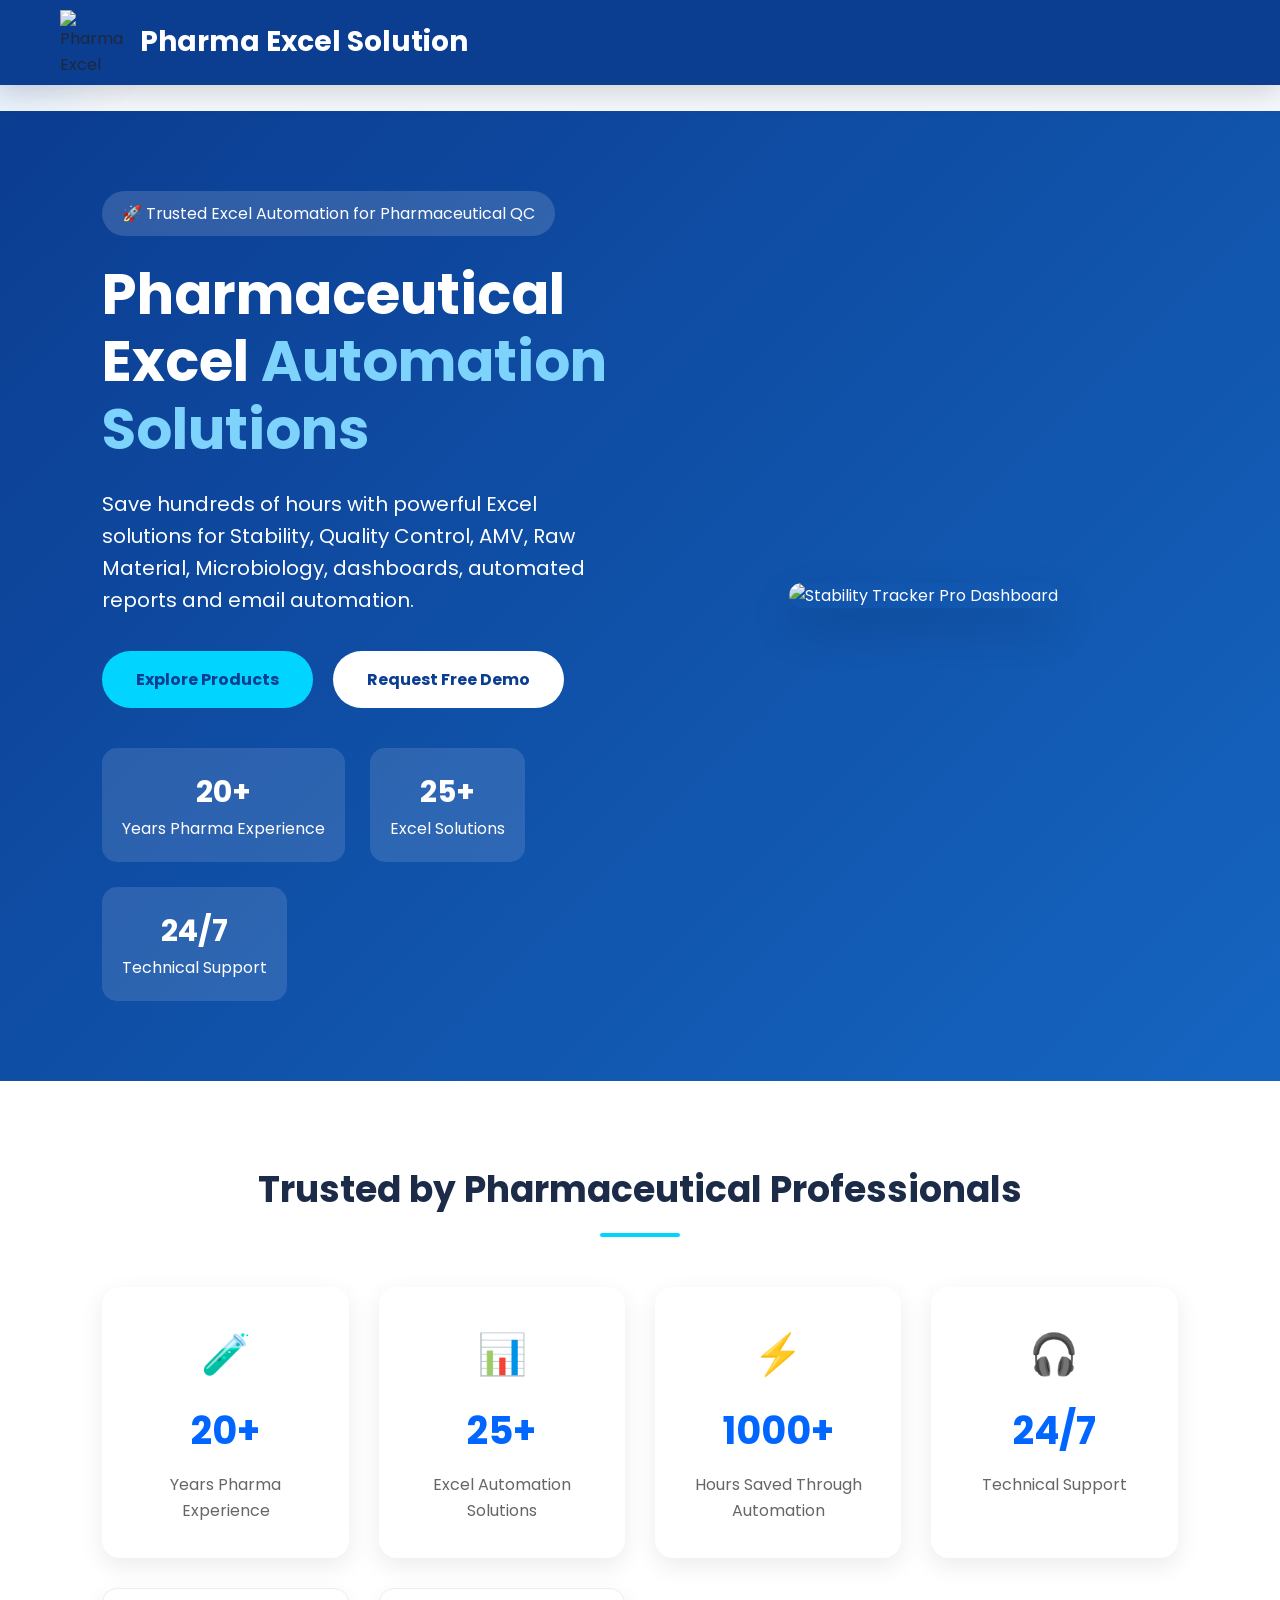
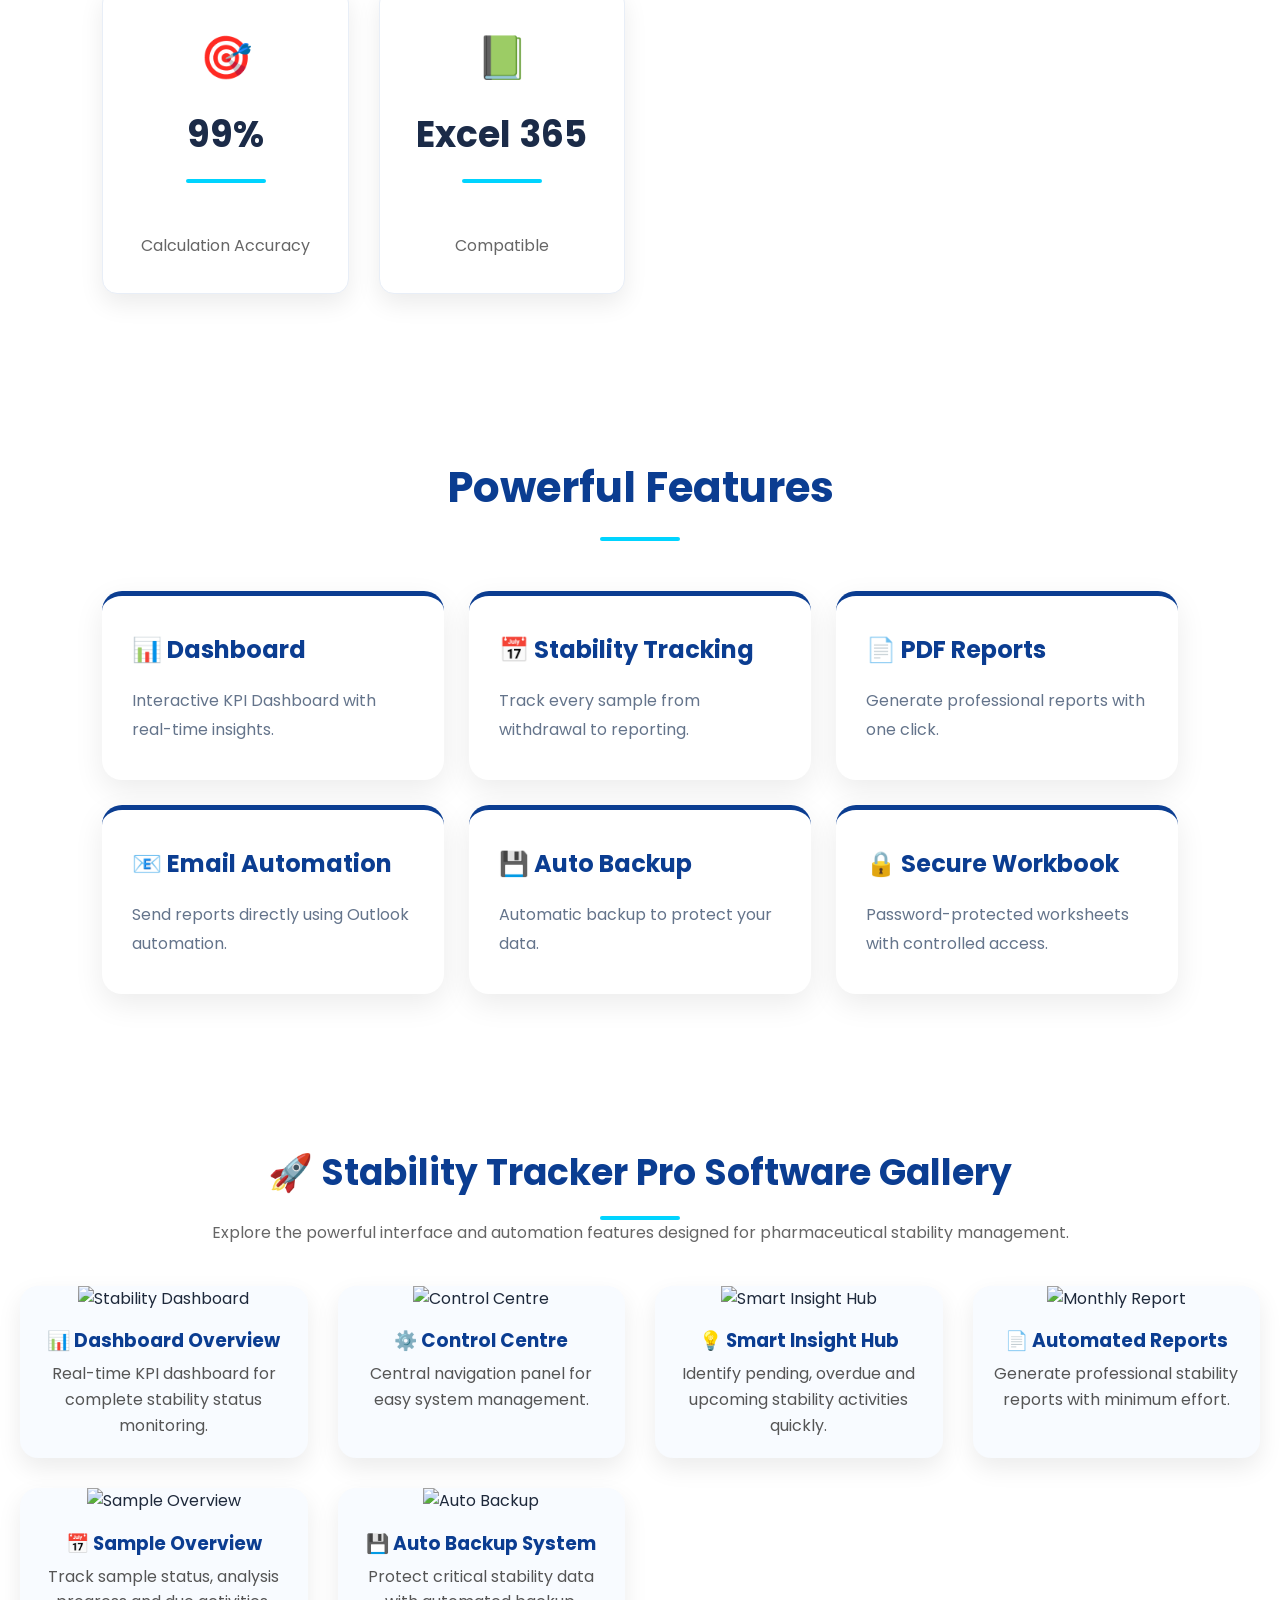
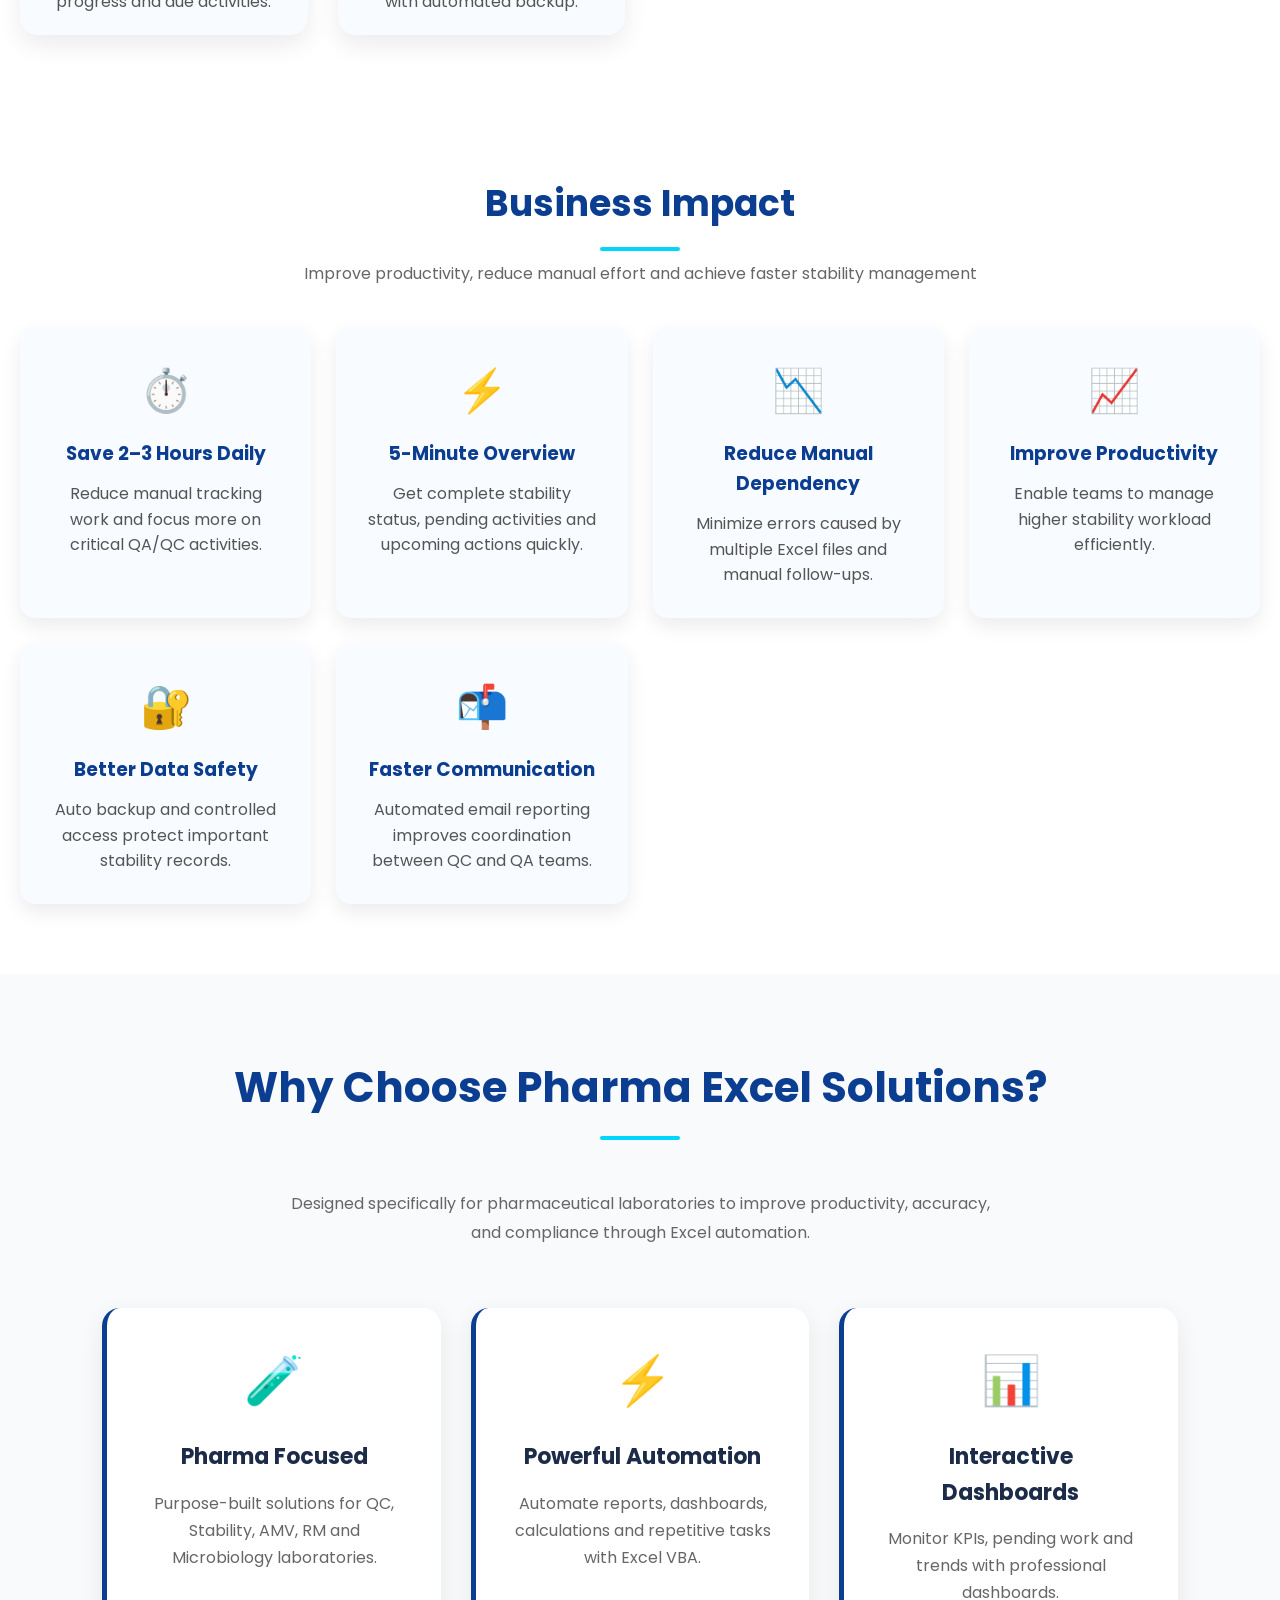
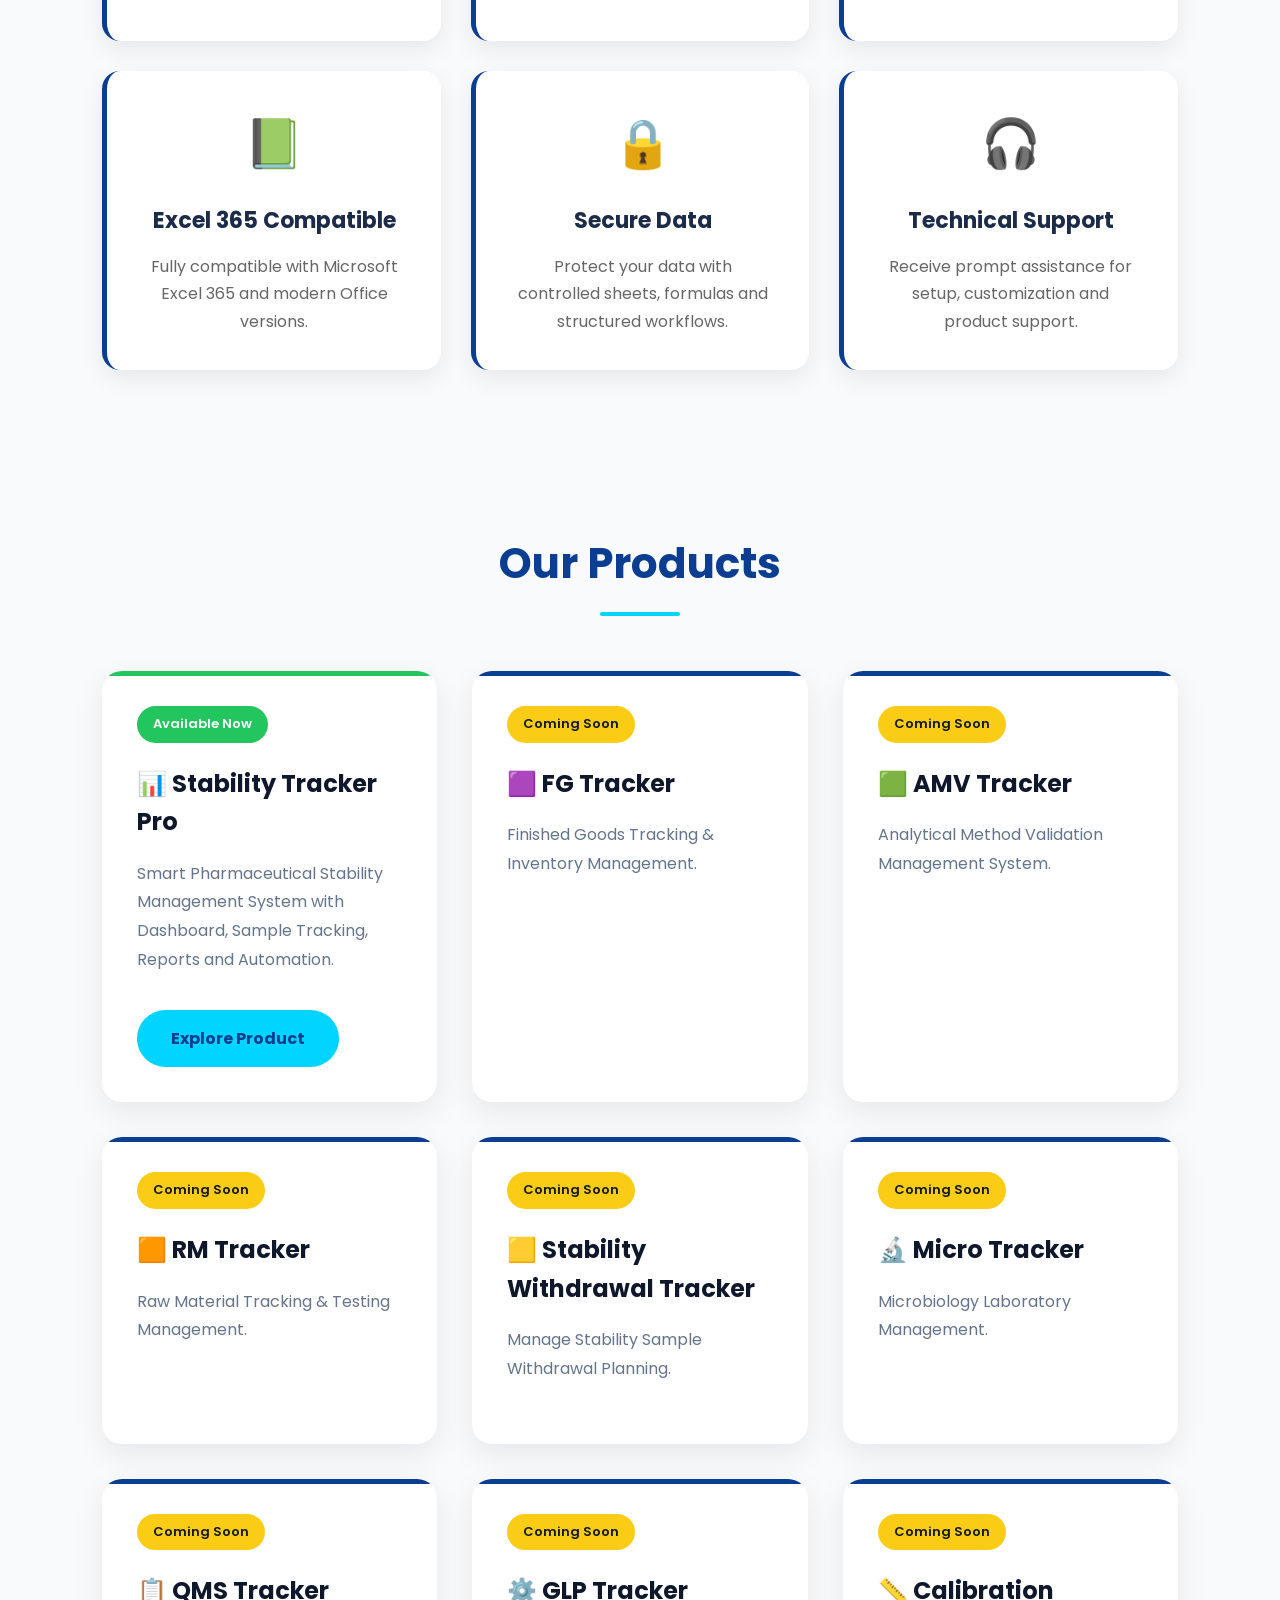
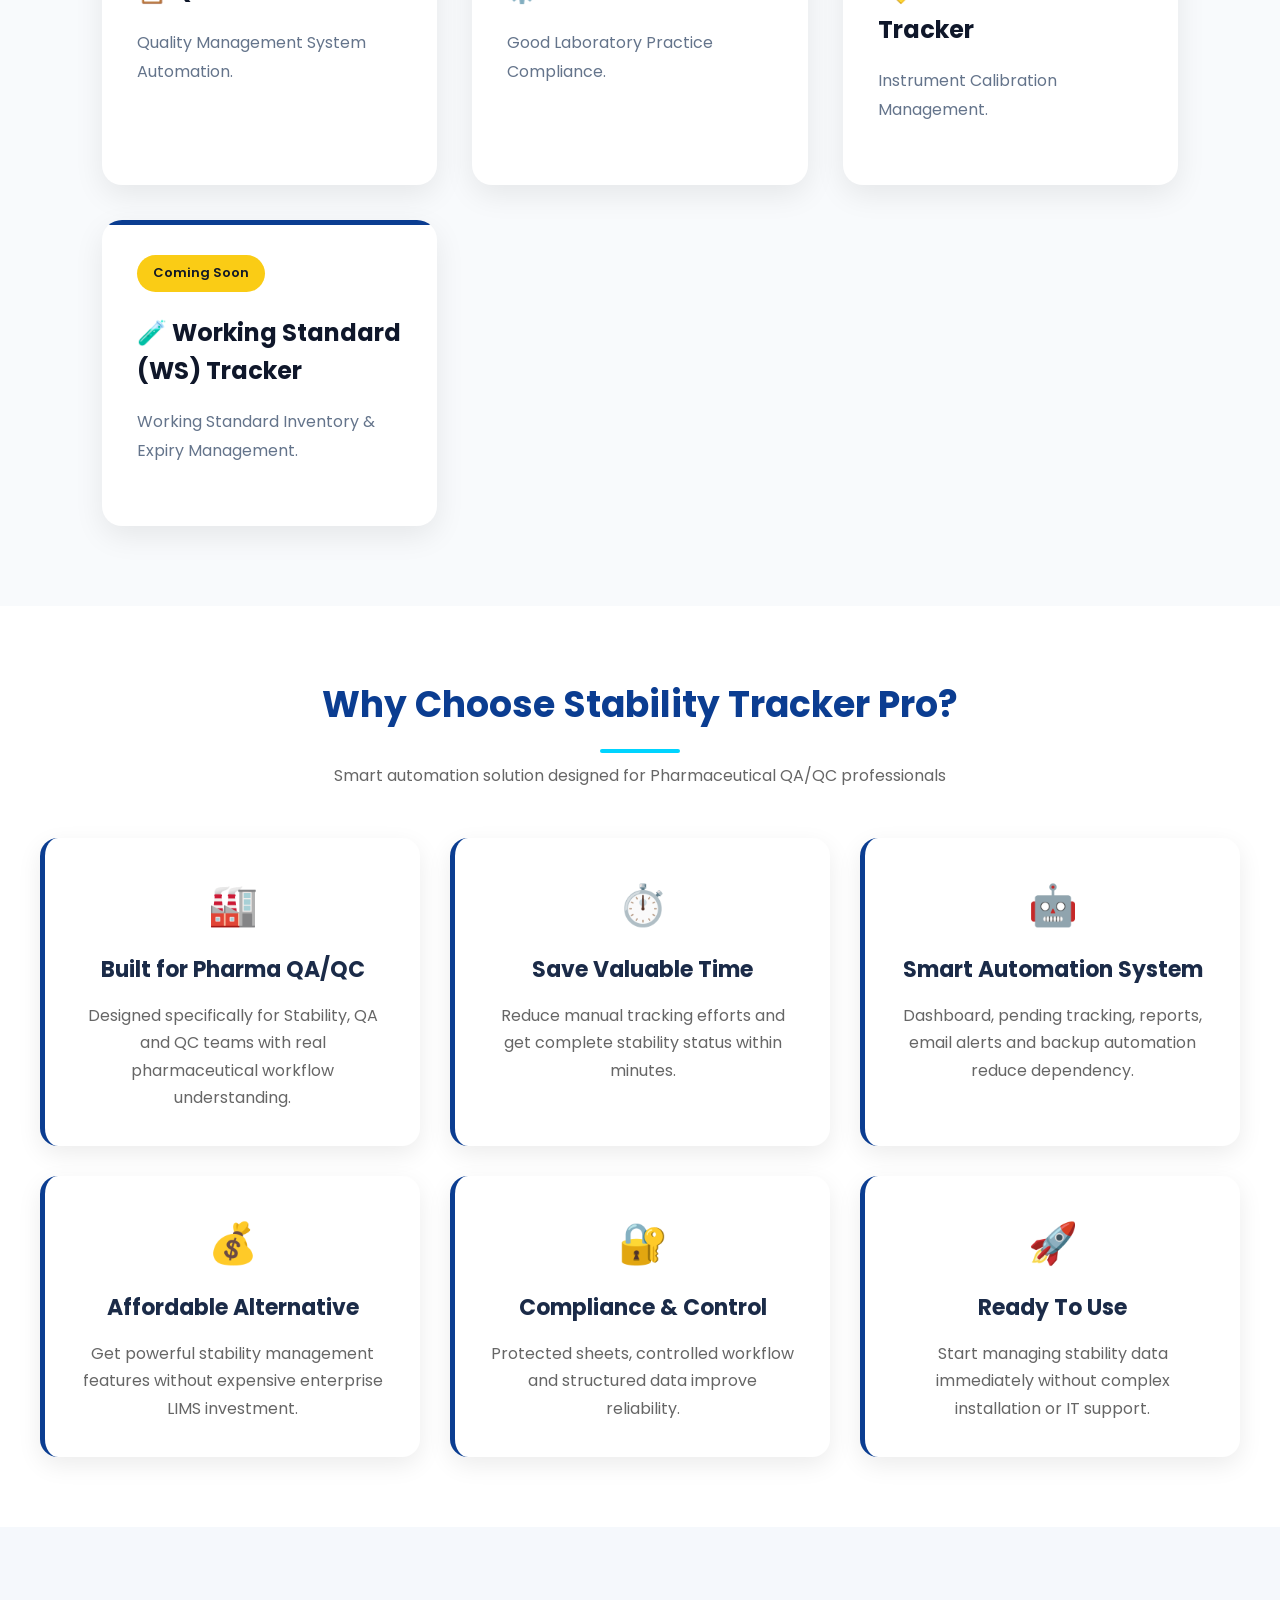
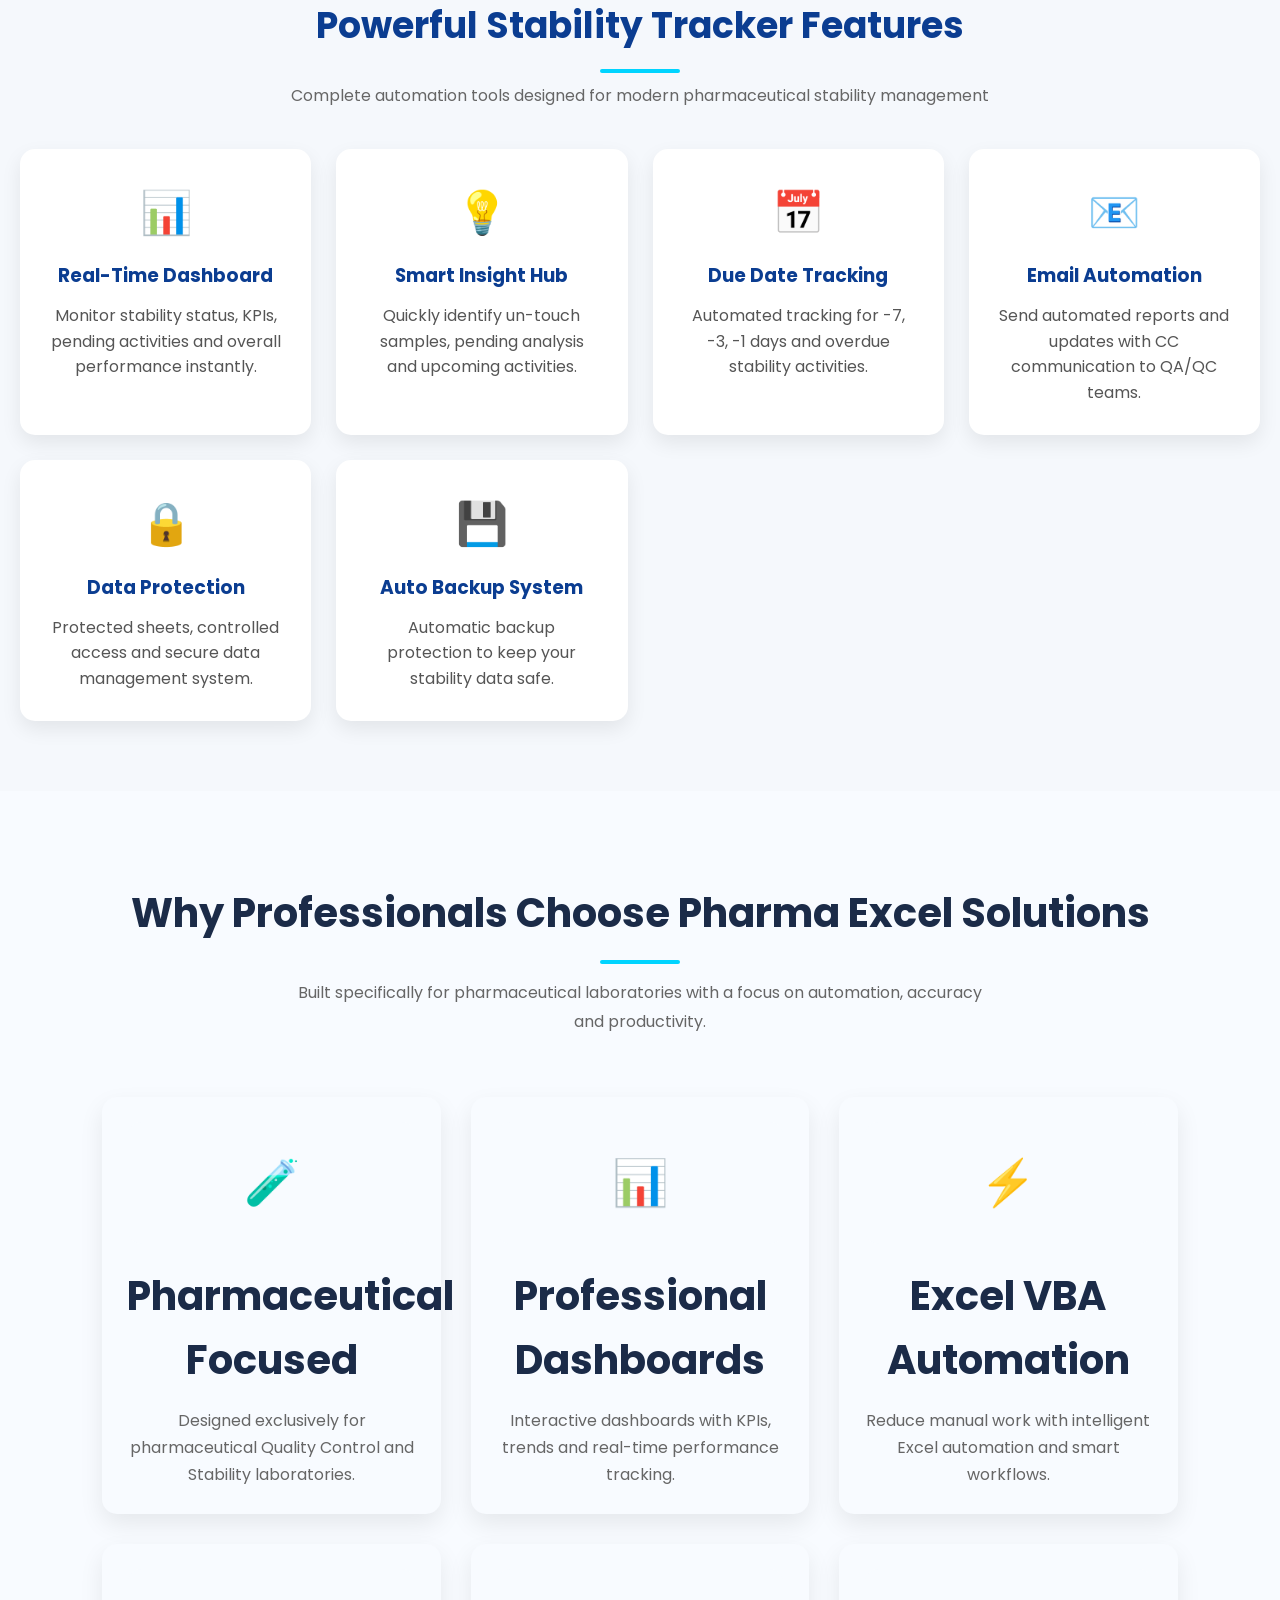
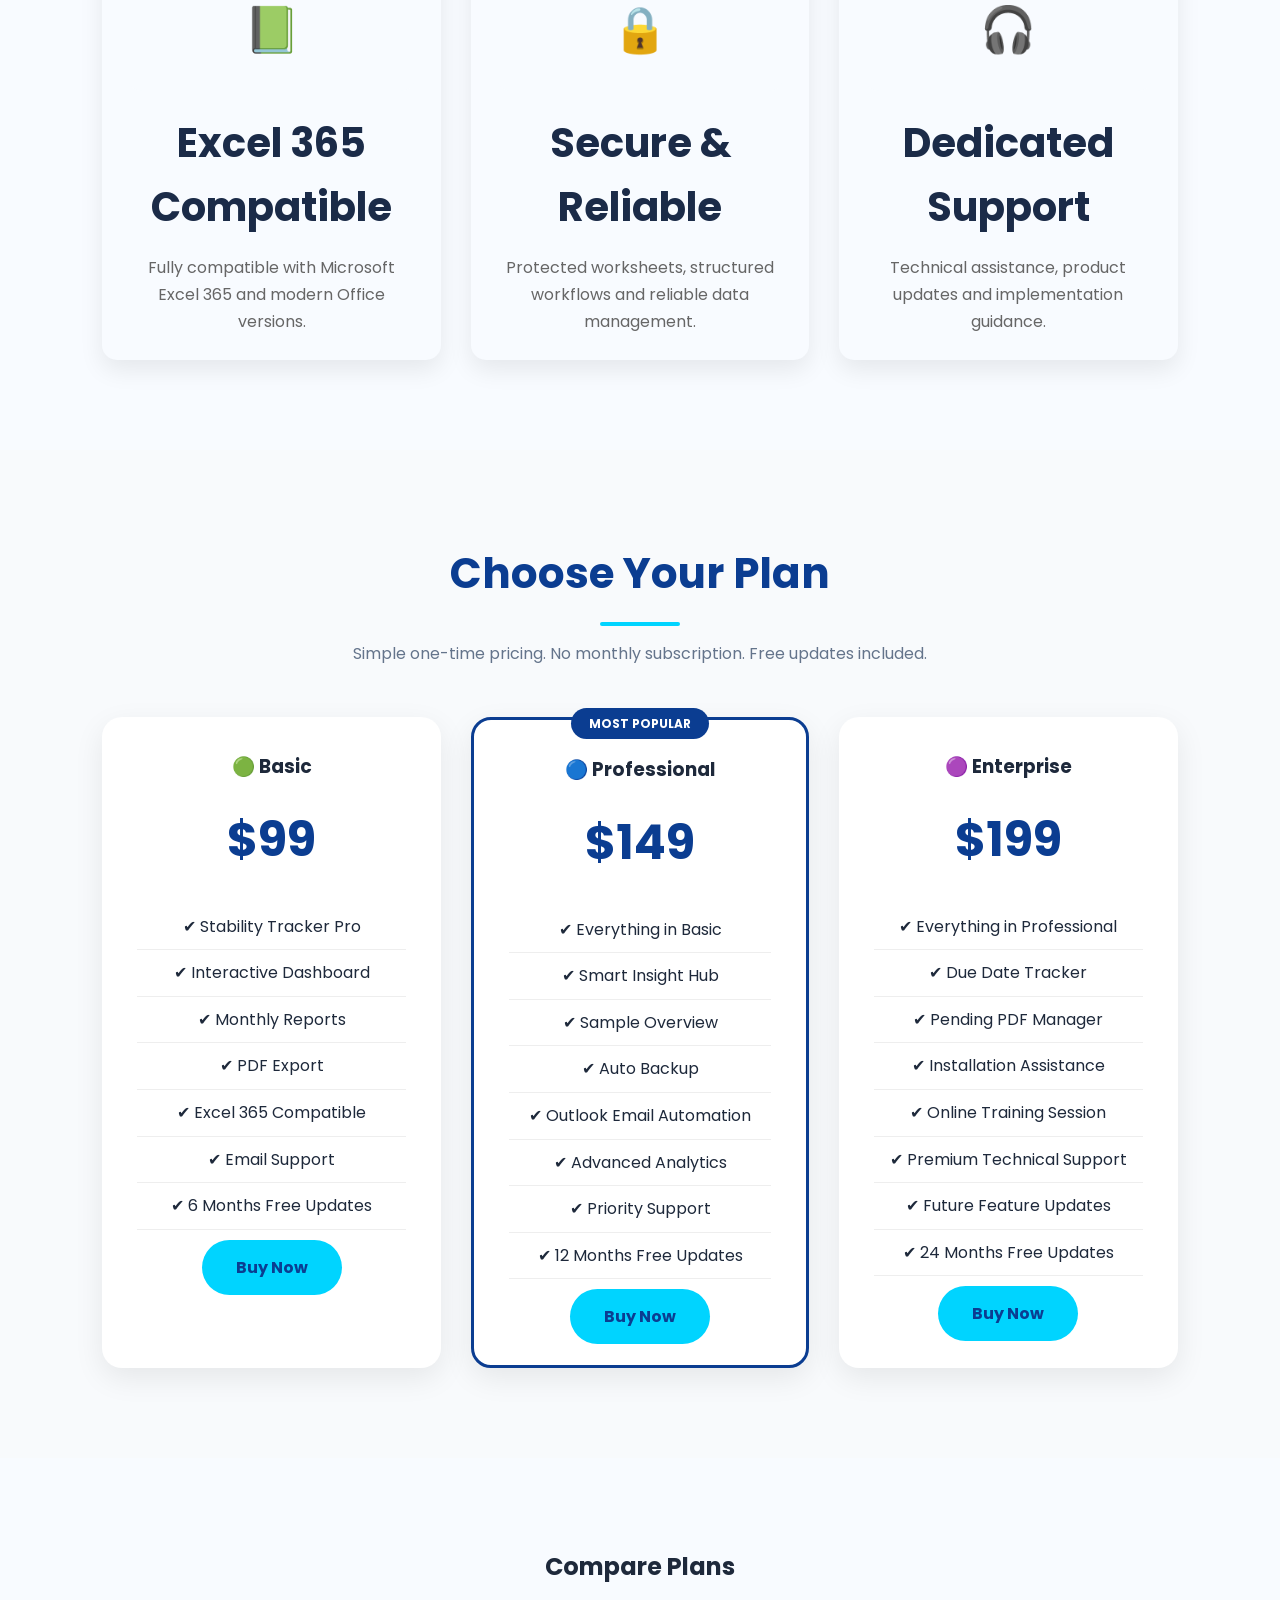
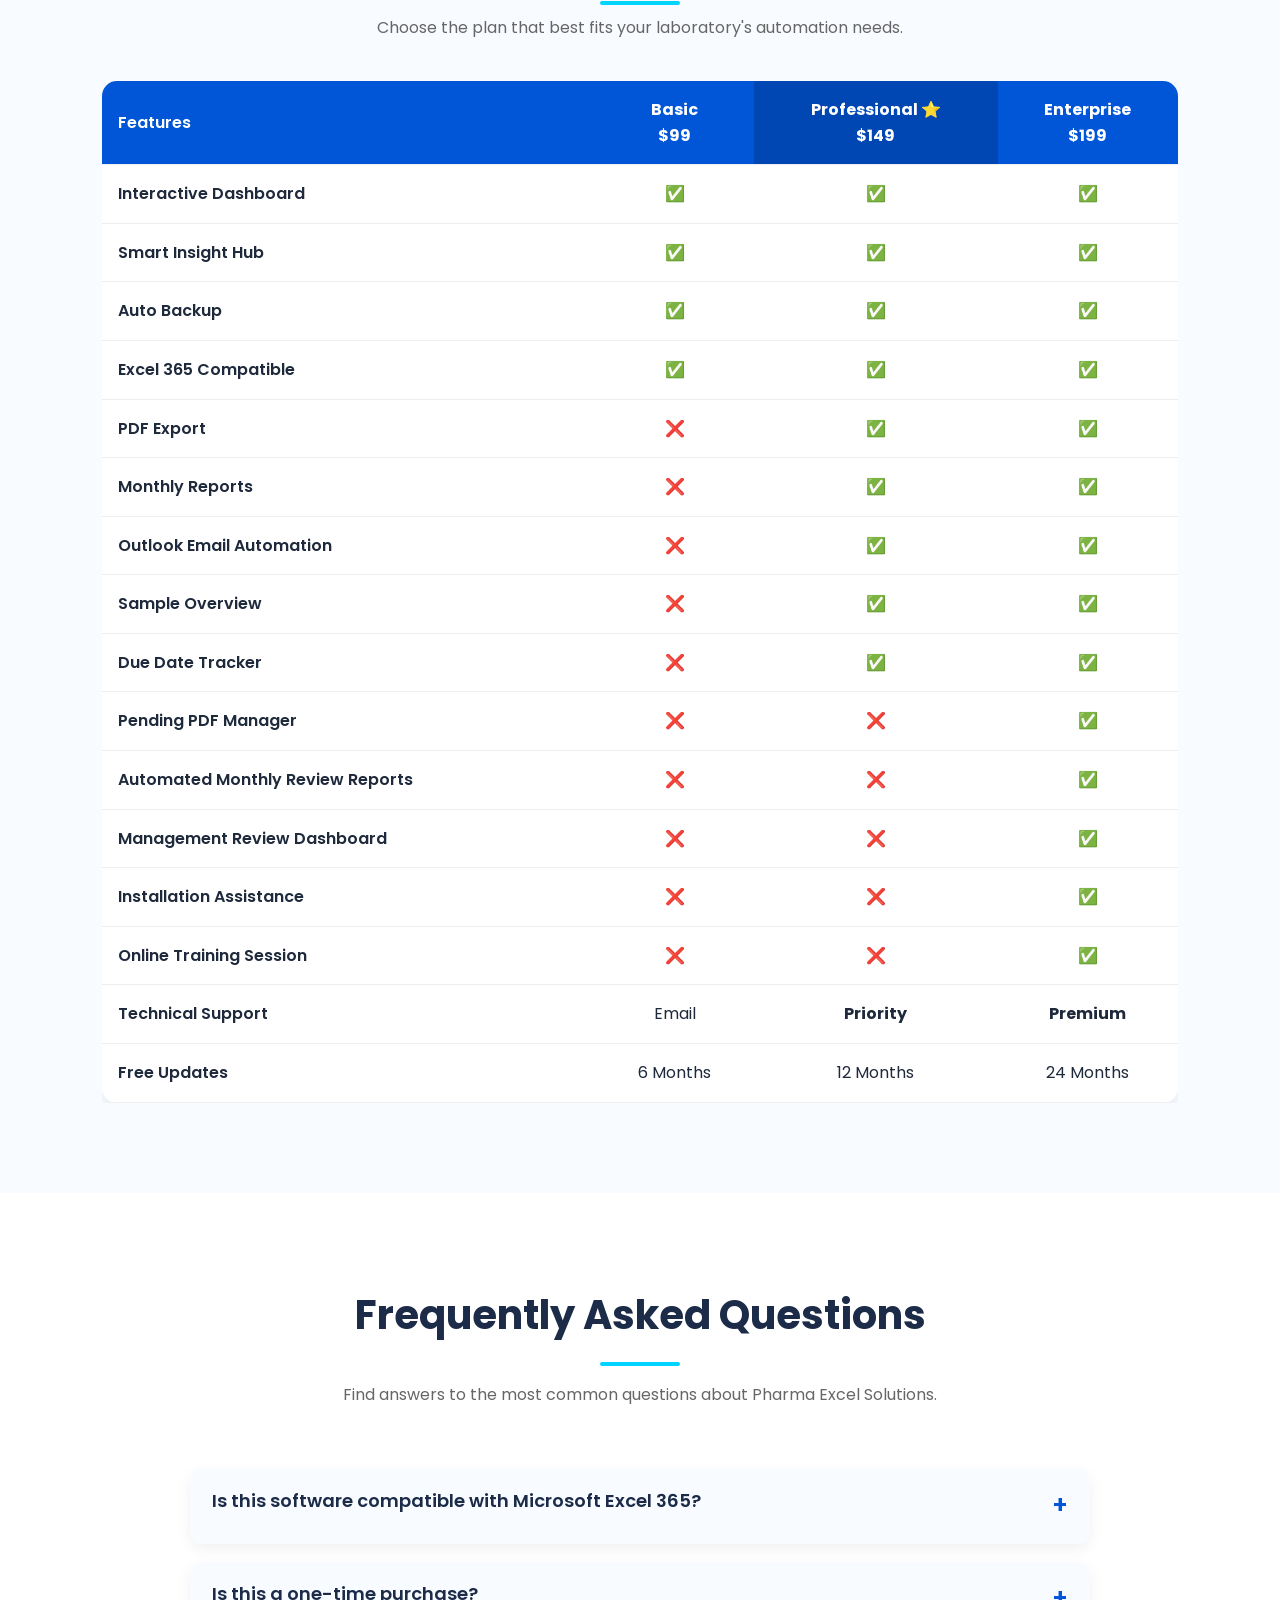
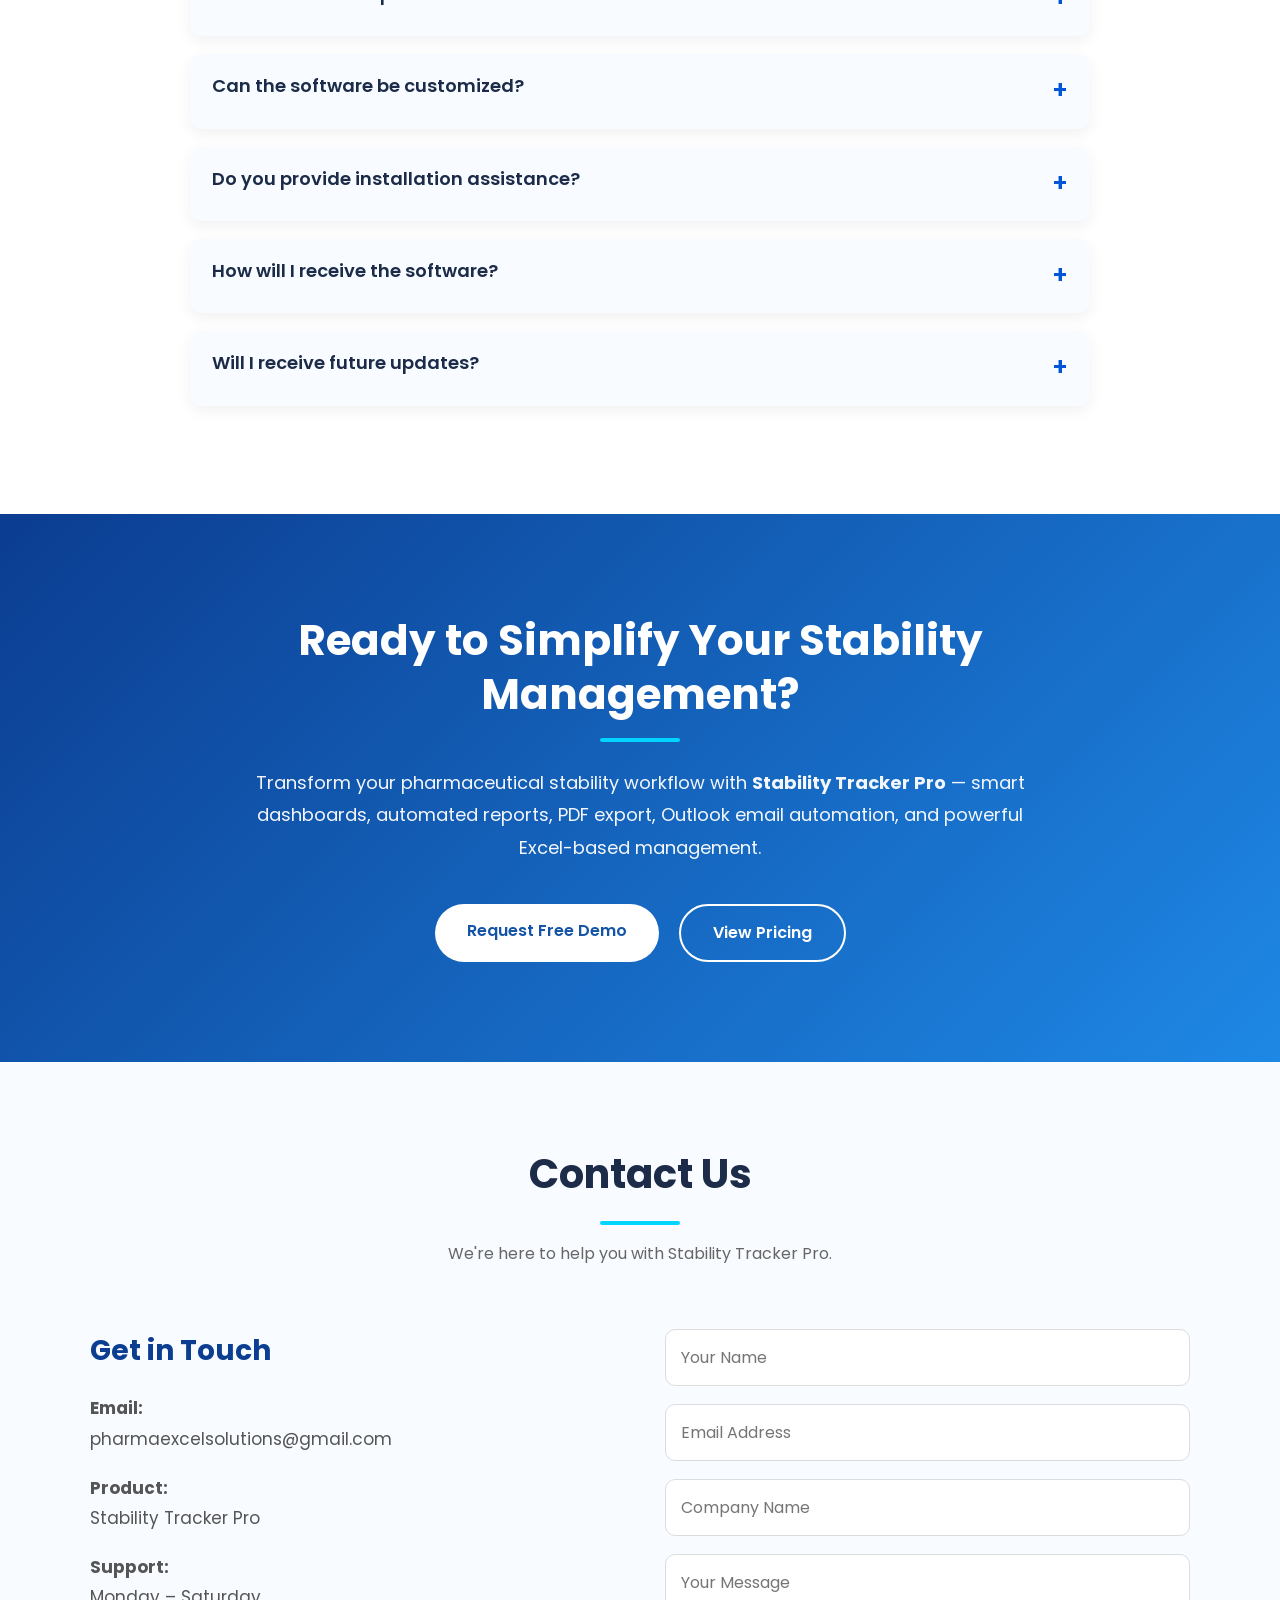
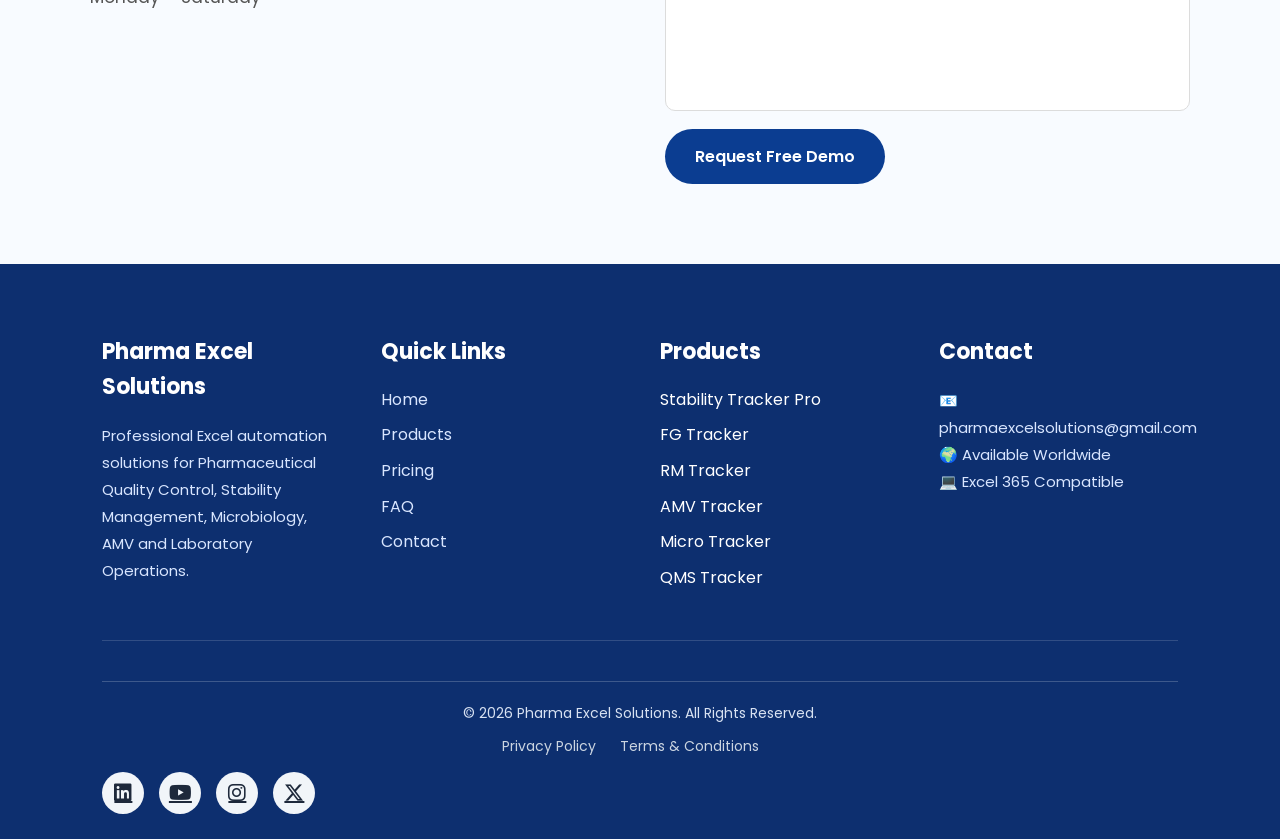
==== commit 71272d53: "Add files via upload" ====
--- a/index.html
+++ b/index.html
@@ -1,26 +1,114 @@
 <!DOCTYPE html>
 <html lang="en">
-<head>
+    <!-- Structured Data -->
+<script type="application/ld+json">
+{
+  "@context": "https://schema.org",
+  "@graph": [
+    {
+      "@type": "Organization",
+      "name": "Pharma Excel Solutions",
+      "url": "https://pharmaexcelsolution.github.io/pharma-excel-solution/",
+      "logo": "https://pharmaexcelsolution.github.io/pharma-excel-solution/images/logo.png",
+      "description": "Professional Excel Automation Solutions for Pharmaceutical Laboratories.",
+      "sameAs": [
+        "https://www.linkedin.com/company/pharma-excel-solutions/",
+        "https://www.instagram.com/pharmaexcelsolution365/",
+        "https://x.com/pharmaexcelsolu",
+        "https://www.youtube.com/@PharmaExcelSolutions"
+      ]
+    },
+    {
+      "@type": "SoftwareApplication",
+      "name": "Stability Tracker Pro",
+      "applicationCategory": "BusinessApplication",
+      "operatingSystem": "Microsoft Excel",
+      "creator": {
+        "@type": "Organization",
+        "name": "Pharma Excel Solutions"
+      },
+      "description": "Excel-based pharmaceutical stability management software for Quality Control laboratories.",
+      "url": "https://pharmaexcelsolution.github.io/pharma-excel-solution/"
+    }
+  ]
+}
+</script>
+    <head>
+<!-- Google tag (gtag.js) -->
+<script async src="https://www.googletagmanager.com/gtag/js?id=G-838QC34CXX"></script>
+<script>
+  window.dataLayer = window.dataLayer || [];
+  function gtag(){dataLayer.push(arguments);}
+  gtag('js', new Date());
+
+  gtag('config', 'G-838QC34CXX');
+</script>
 
     <meta charset="UTF-8">
-
     <meta name="viewport" content="width=device-width, initial-scale=1.0">
 
-    <title>Pharma Excel Solution | Excel Automation for Pharmaceutical Laboratories</title>
+    <!-- Primary SEO -->
+    <title>Pharma Excel Solutions | Excel Automation for Pharmaceutical Laboratories</title>
+
+    <meta name="title" content="Pharma Excel Solutions | Excel Automation for Pharmaceutical Laboratories">
 
     <meta name="description"
-        content="Professional Excel automation solutions for Pharmaceutical Quality Control, Stability Management, Microbiology, AMV and Laboratory Operations.">
+        content="Pharma Excel Solutions provides professional Excel automation tools for Pharmaceutical Quality Control, Stability Management, Microbiology, AMV, Laboratory Operations and Excel VBA solutions.">
 
     <meta name="keywords"
-        content="Pharmaceutical Excel Automation, Stability Tracker Pro, Excel VBA, QC Laboratory, Stability Management, AMV Tracker, RM Tracker, FG Tracker, Micro Tracker">
-
-    <meta name="author" content="Pharma Excel Solution">
+        content="Pharma Excel Solutions, Stability Tracker Pro, Pharmaceutical Software, Excel VBA, QC Laboratory, Stability Management, Excel Automation, AMV Tracker, RM Tracker, FG Tracker, Microbiology, Laboratory Dashboard">
+
+    <meta name="author" content="Pharma Excel Solutions">
 
     <meta name="robots" content="index, follow">
 
+    <meta name="theme-color" content="#0B5ED7">
+
+    <meta name="language" content="English">
+
+    <meta name="revisit-after" content="7 days">
+
+    <!-- Canonical URL -->
+    <link rel="canonical"
+        href="https://pharmaexcelsolution.github.io/pharma-excel-solution/">
+
+    <!-- Open Graph -->
+    <meta property="og:type" content="website">
+    <meta property="og:title"
+        content="Pharma Excel Solutions | Excel Automation for Pharmaceutical Laboratories">
+
+    <meta property="og:description"
+        content="Professional Excel Automation Solutions for Pharmaceutical Laboratories including Stability Tracker Pro, QC Dashboards, Microbiology, AMV and Laboratory Automation.">
+
+    <meta property="og:image"
+        content="https://pharmaexcelsolution.github.io/pharma-excel-solution/images/logo.png">
+
+    <meta property="og:url"
+        content="https://pharmaexcelsolution.github.io/pharma-excel-solution/">
+
+    <meta property="og:site_name" content="Pharma Excel Solutions">
+
+    <!-- Twitter Card -->
+    <meta name="twitter:card" content="summary_large_image">
+
+    <meta name="twitter:title"
+        content="Pharma Excel Solutions">
+
+    <meta name="twitter:description"
+        content="Professional Excel Automation Solutions for Pharmaceutical Laboratories.">
+
+    <meta name="twitter:image"
+        content="https://pharmaexcelsolution.github.io/pharma-excel-solution/images/logo.png">
+
+    <!-- Performance -->
+    <link rel="preconnect" href="https://fonts.googleapis.com">
+
+    <link rel="preconnect" href="https://fonts.gstatic.com" crossorigin>
+
+    <!-- Favicon -->
     <link rel="icon" type="image/png" href="images/favicon.png">
 
-    <!-- Font Awesome Icons -->
+    <!-- Font Awesome -->
     <link rel="stylesheet"
         href="https://cdnjs.cloudflare.com/ajax/libs/font-awesome/6.7.2/css/all.min.css">
 
@@ -28,9 +116,8 @@
     <link rel="stylesheet" href="style.css">
 
 </head>
-
 <body>
-
+<div class="cursor-glow"></div>
 <header>
 
     <div class="logo">
@@ -53,7 +140,7 @@
         <a href="#contact">Contact</a>
     </nav>
 
-</header>
+
 
 
 <!-- ================= HERO ================= -->
--- a/style.css
+++ b/style.css
@@ -2156,4 +2156,19 @@
 
 .footer-policy a:hover {
     color: #38bdf8;
+}
+.cursor-glow{
+    position: fixed;
+    width: 280px;
+    height: 280px;
+    border-radius: 50%;
+    background: radial-gradient(circle,
+        rgba(13,110,253,.18) 0%,
+        rgba(13,110,253,.08) 40%,
+        transparent 75%);
+    pointer-events: none;
+    transform: translate(-50%,-50%);
+    z-index: -1;
+    transition: transform .08s linear;
+    filter: blur(18px);
 }
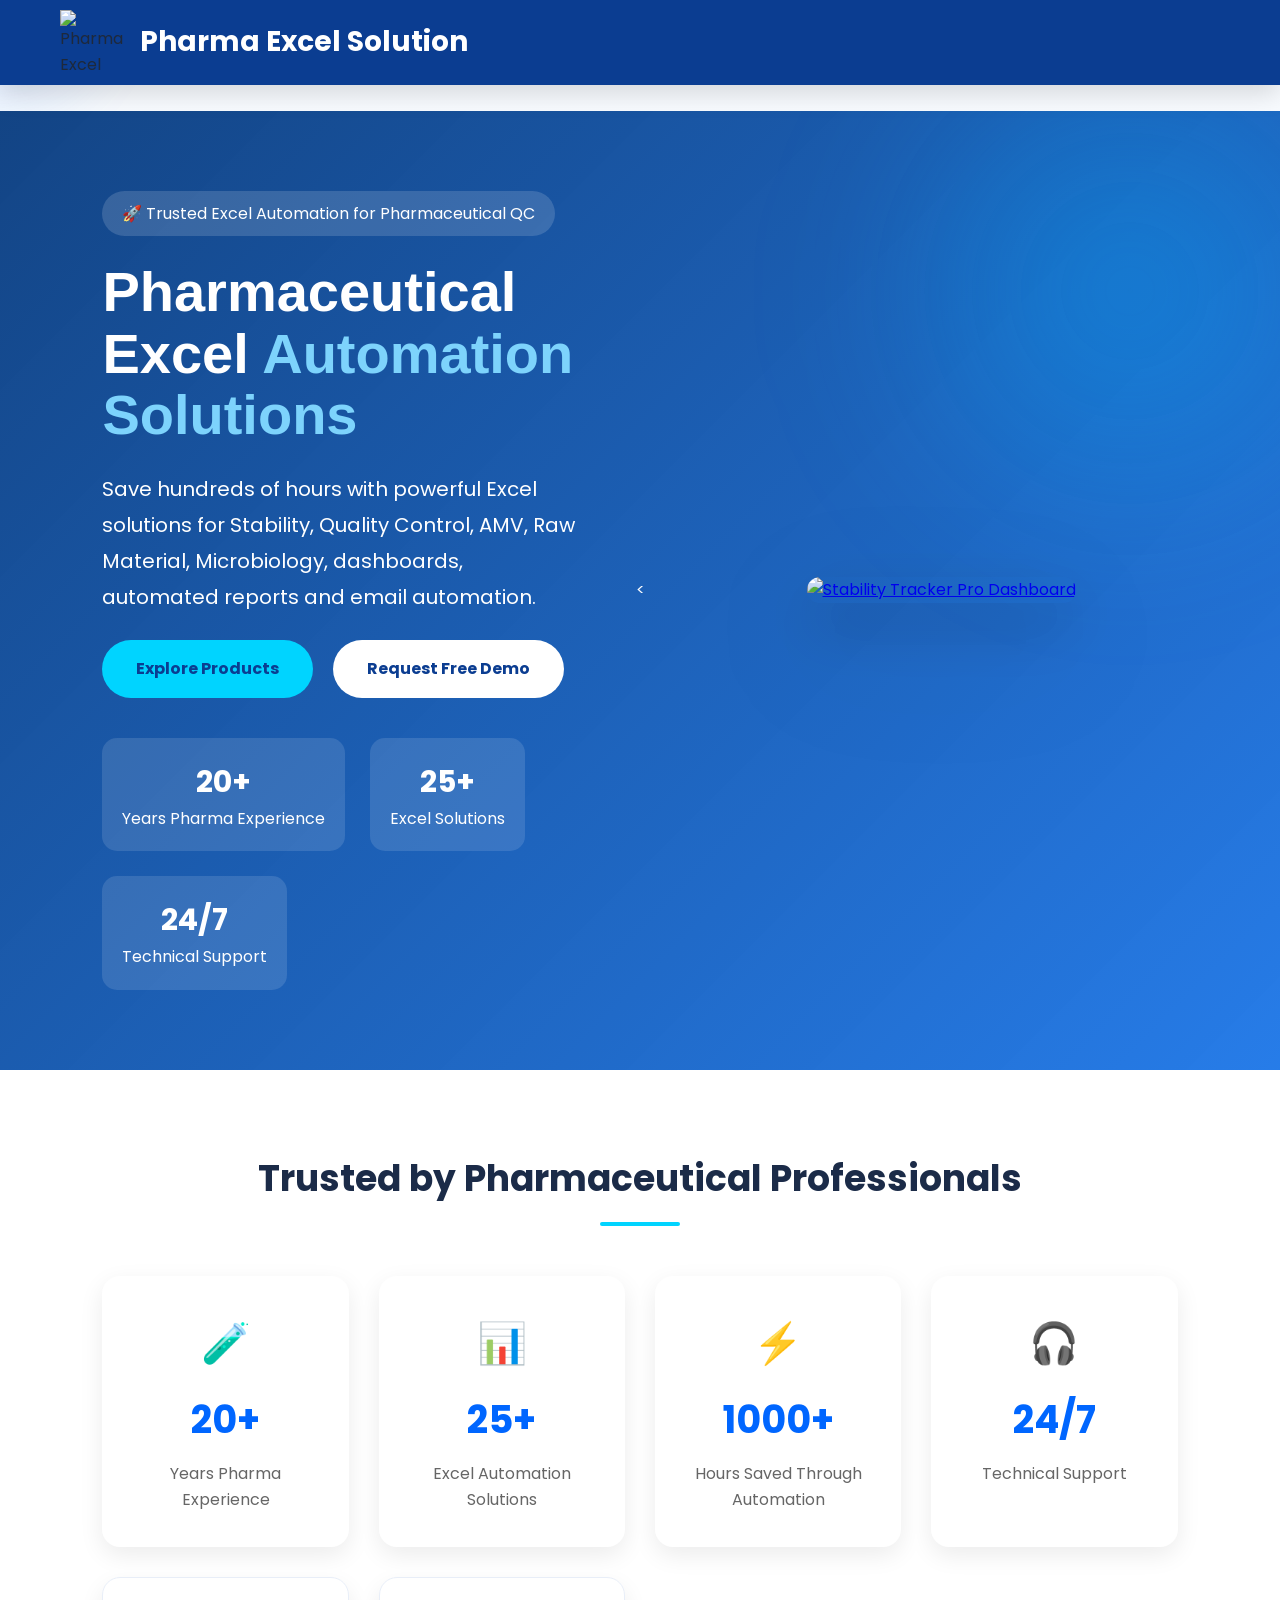
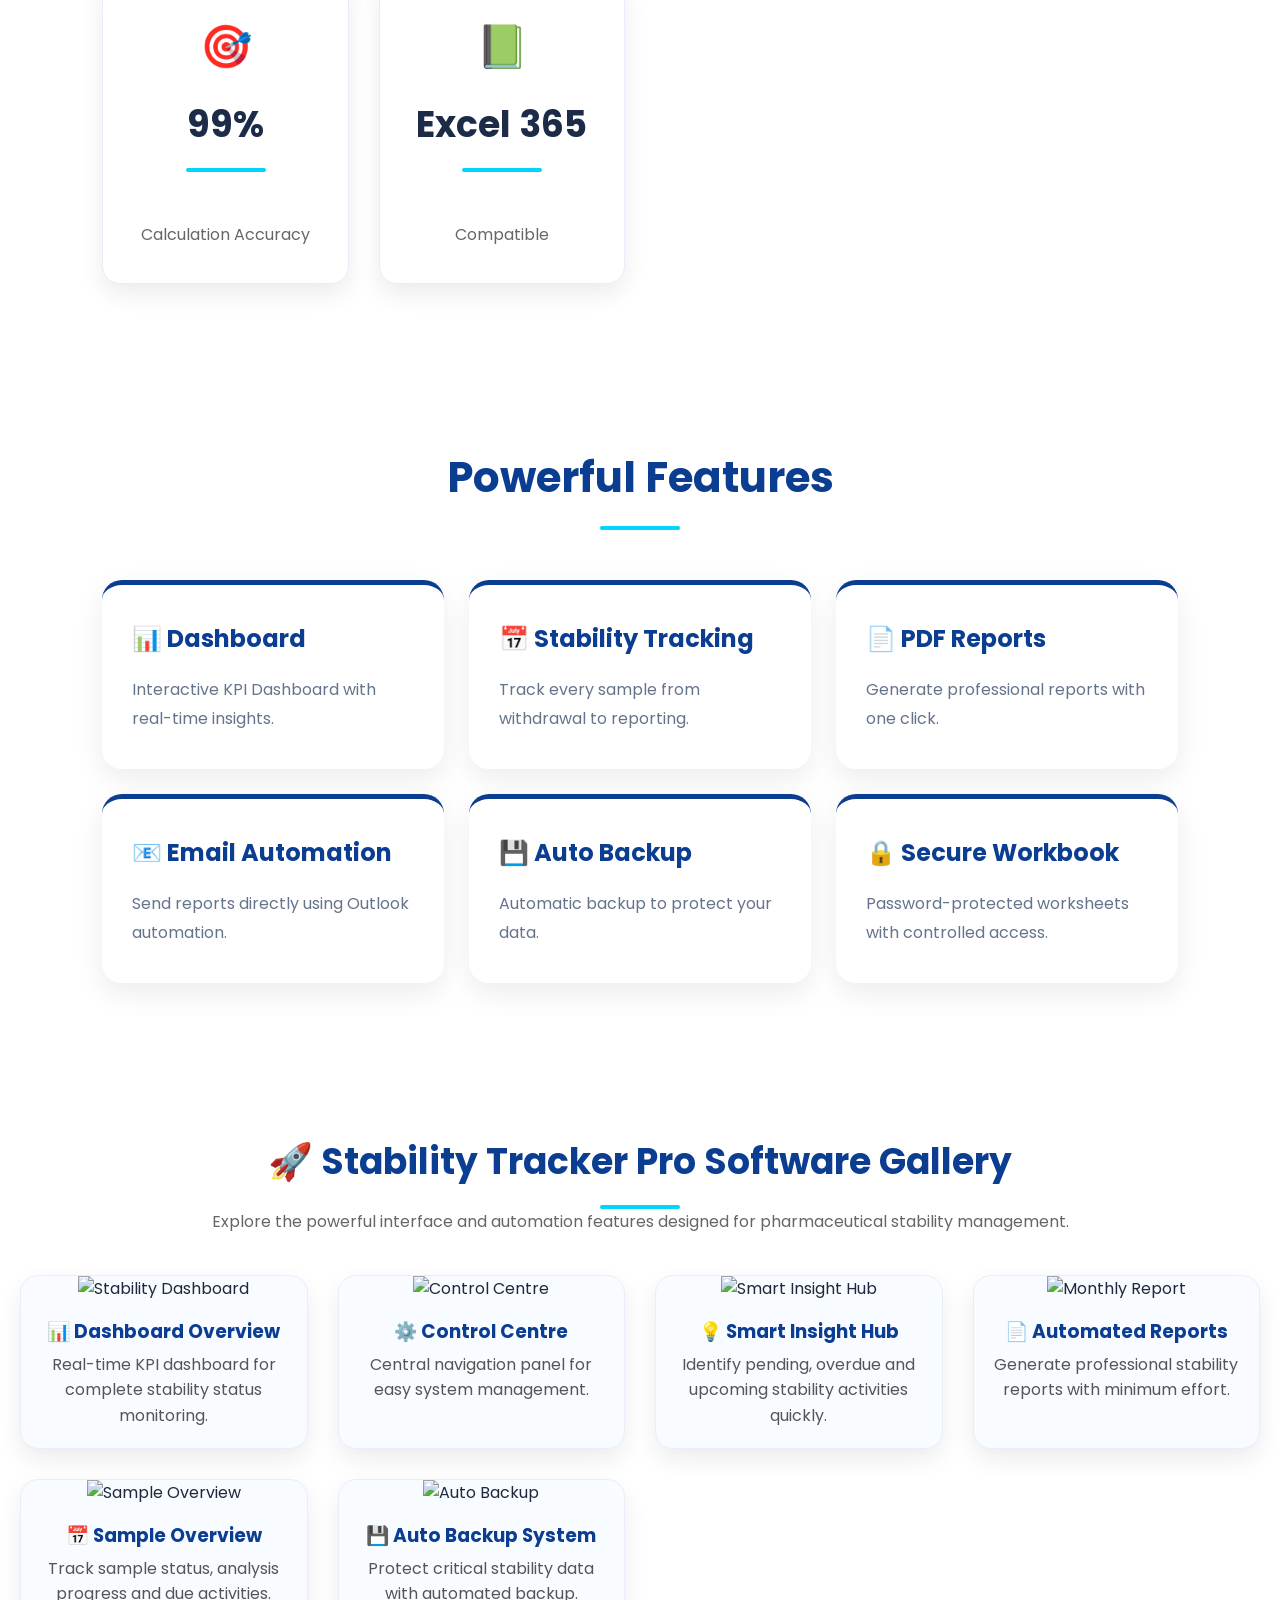
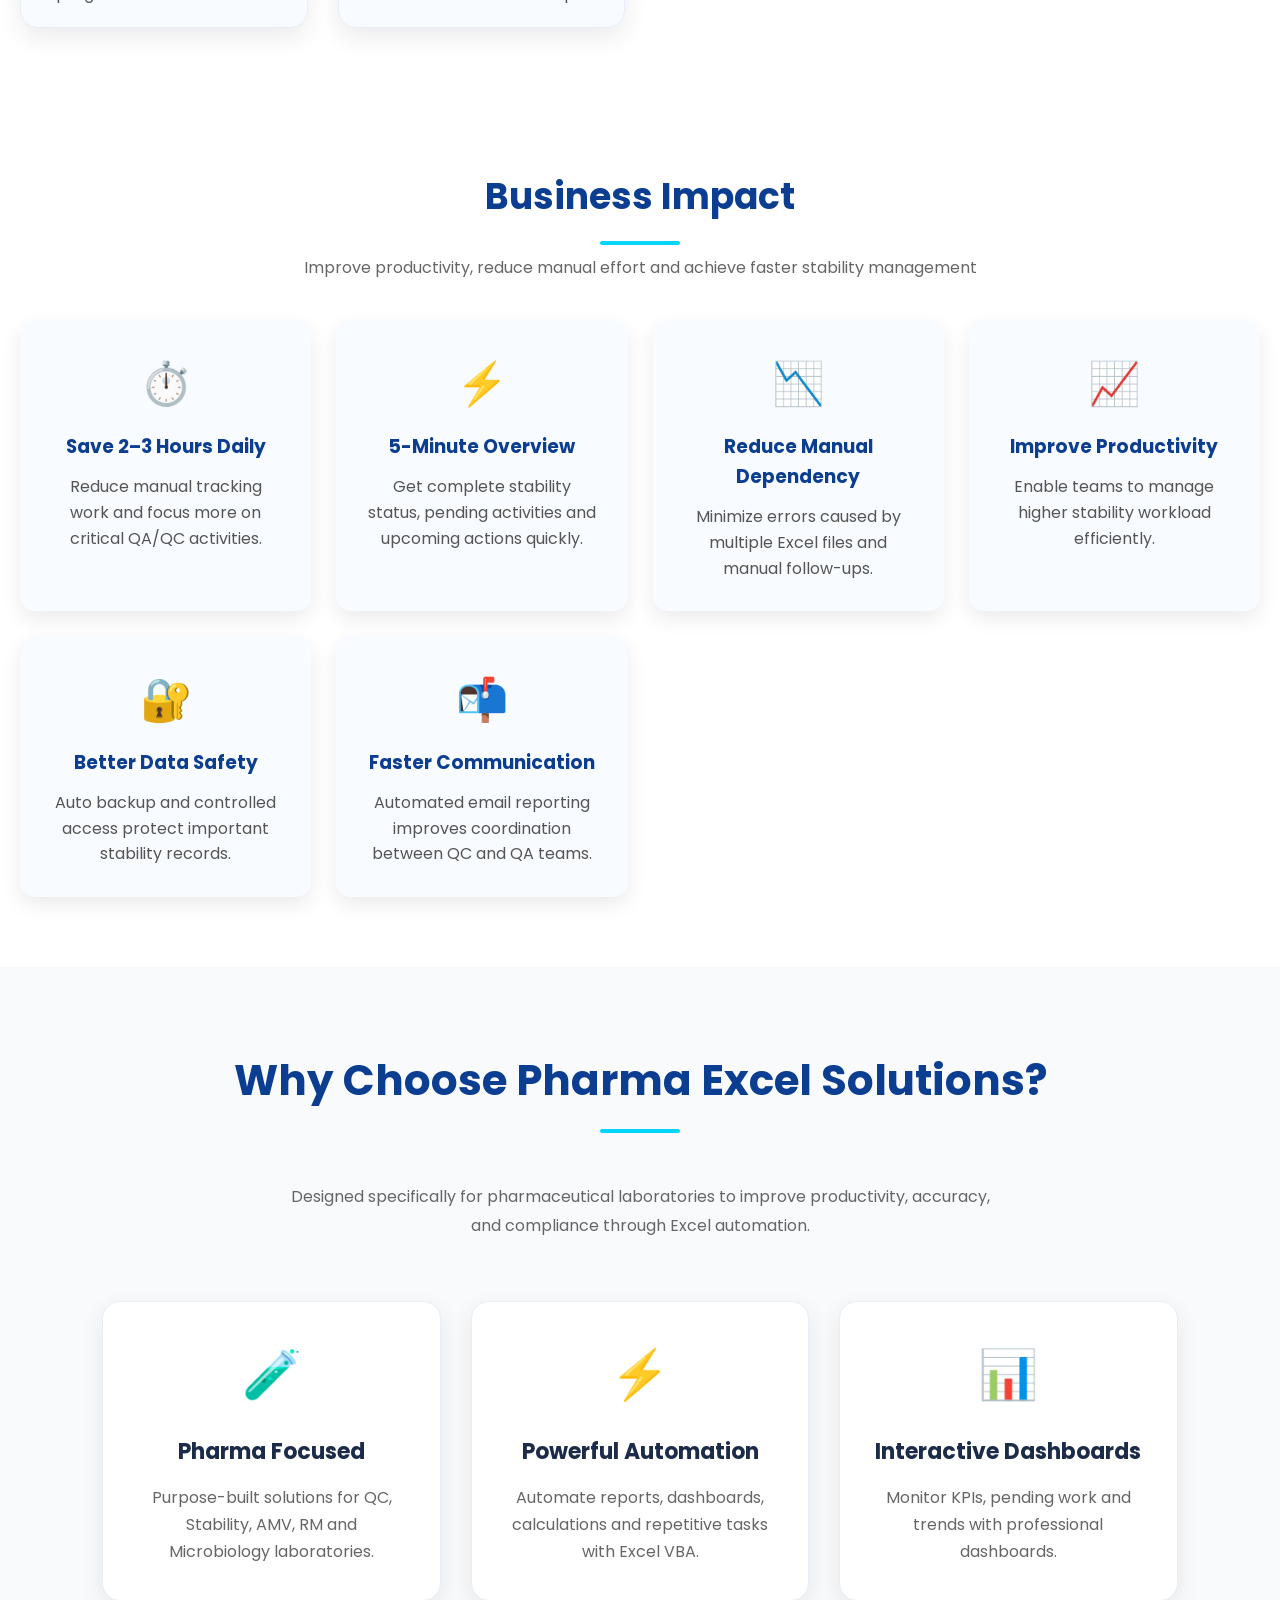
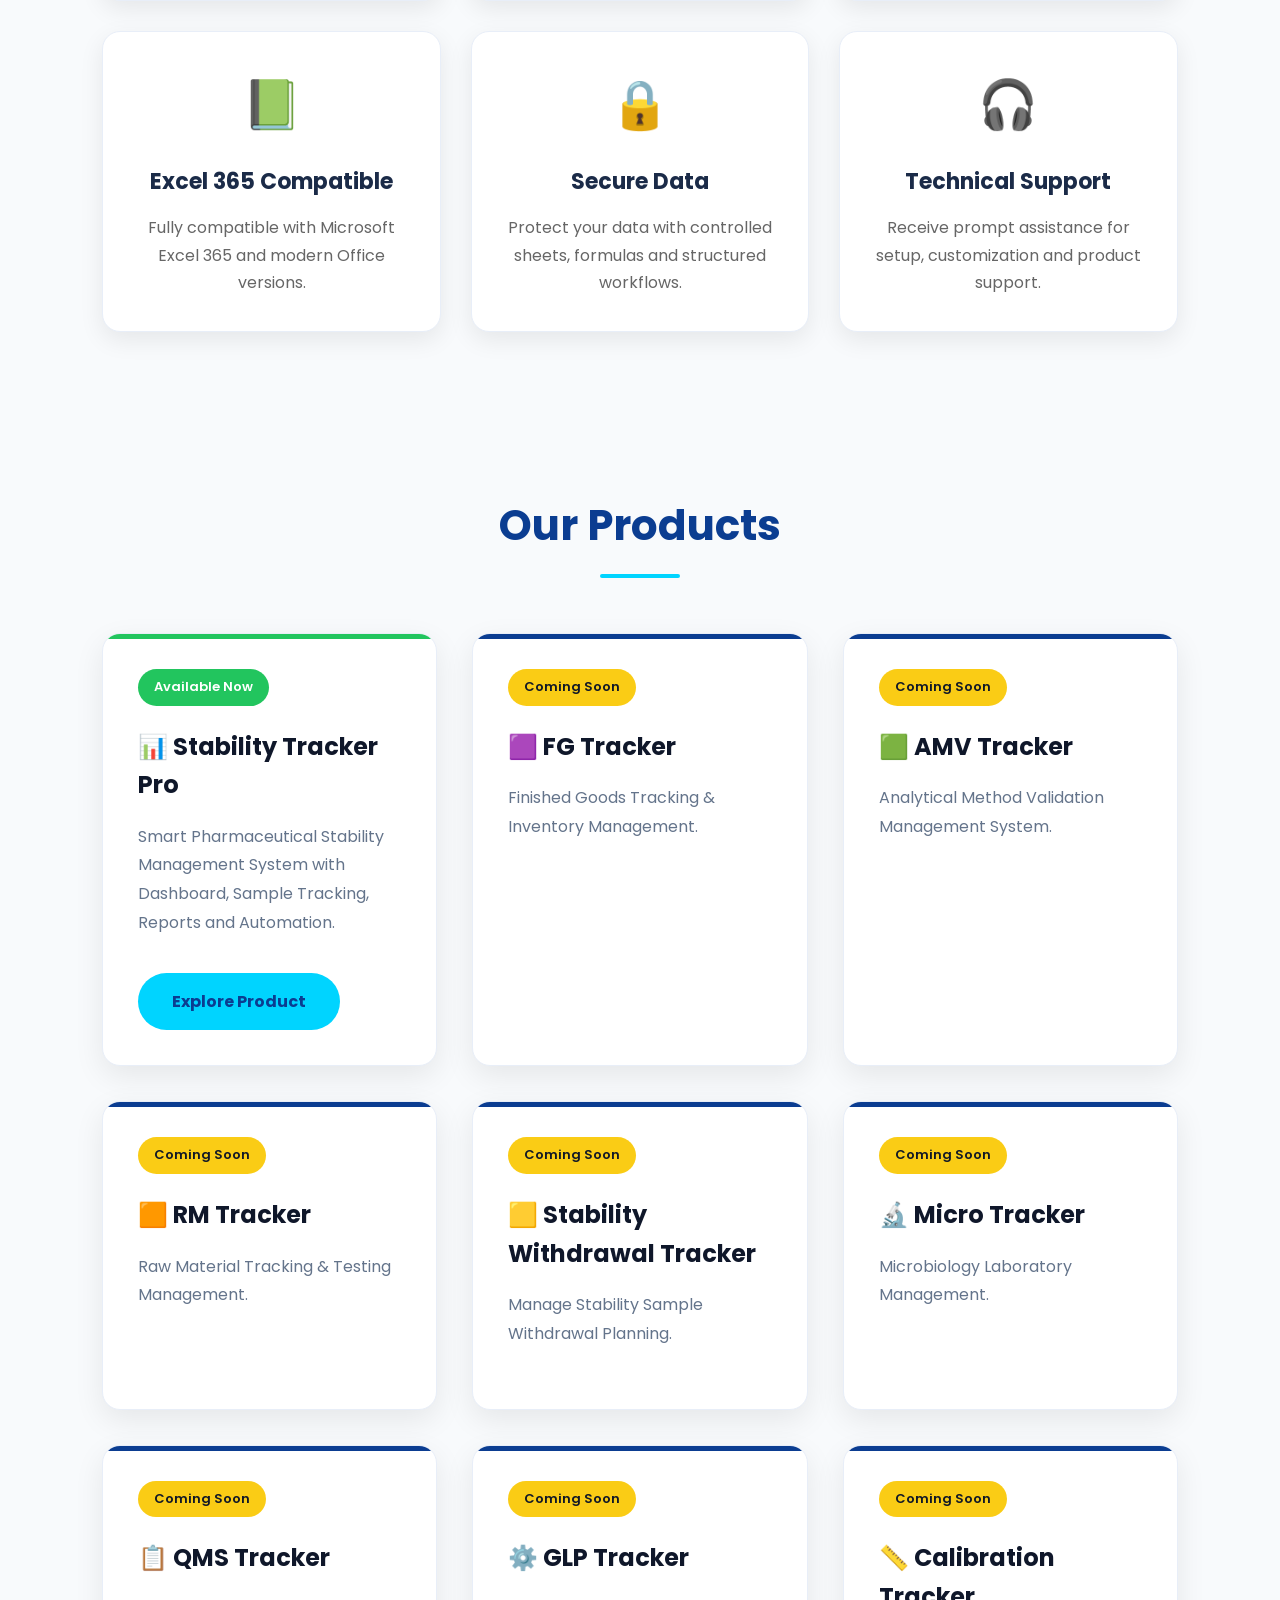
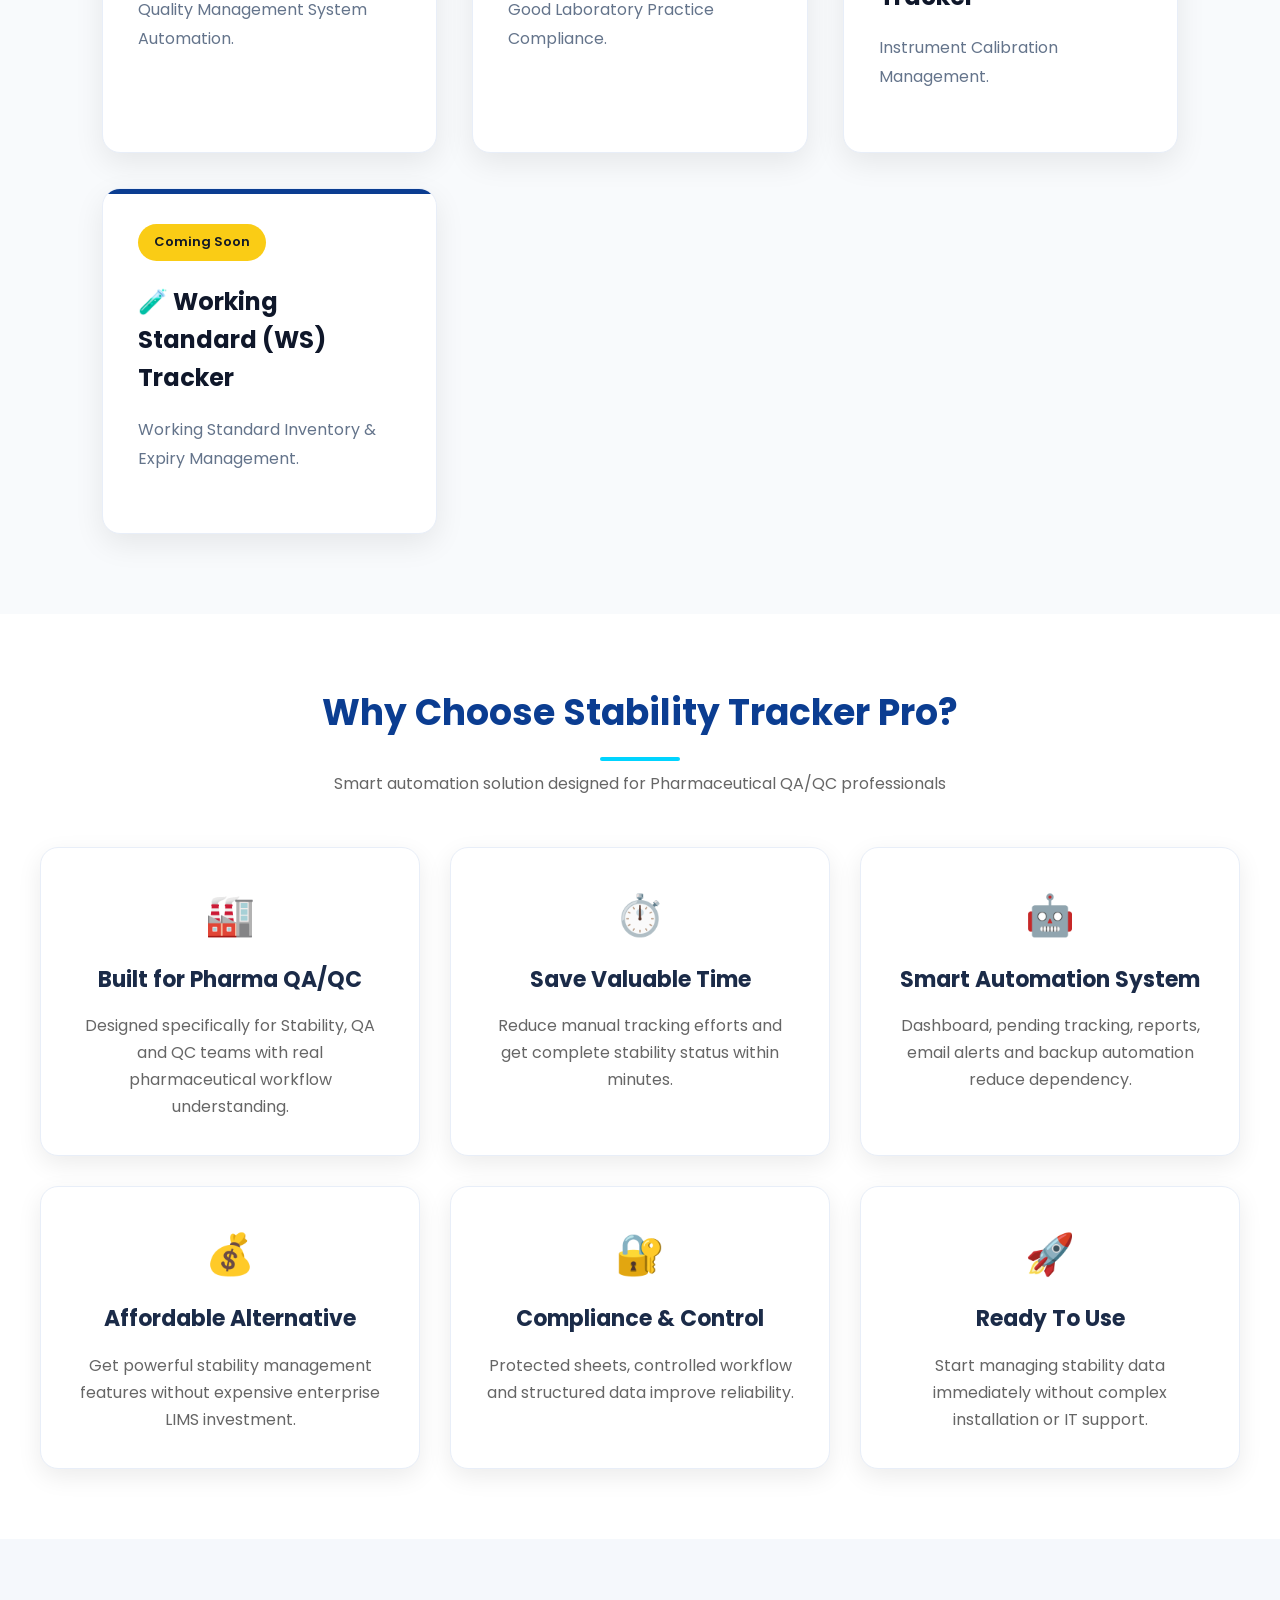
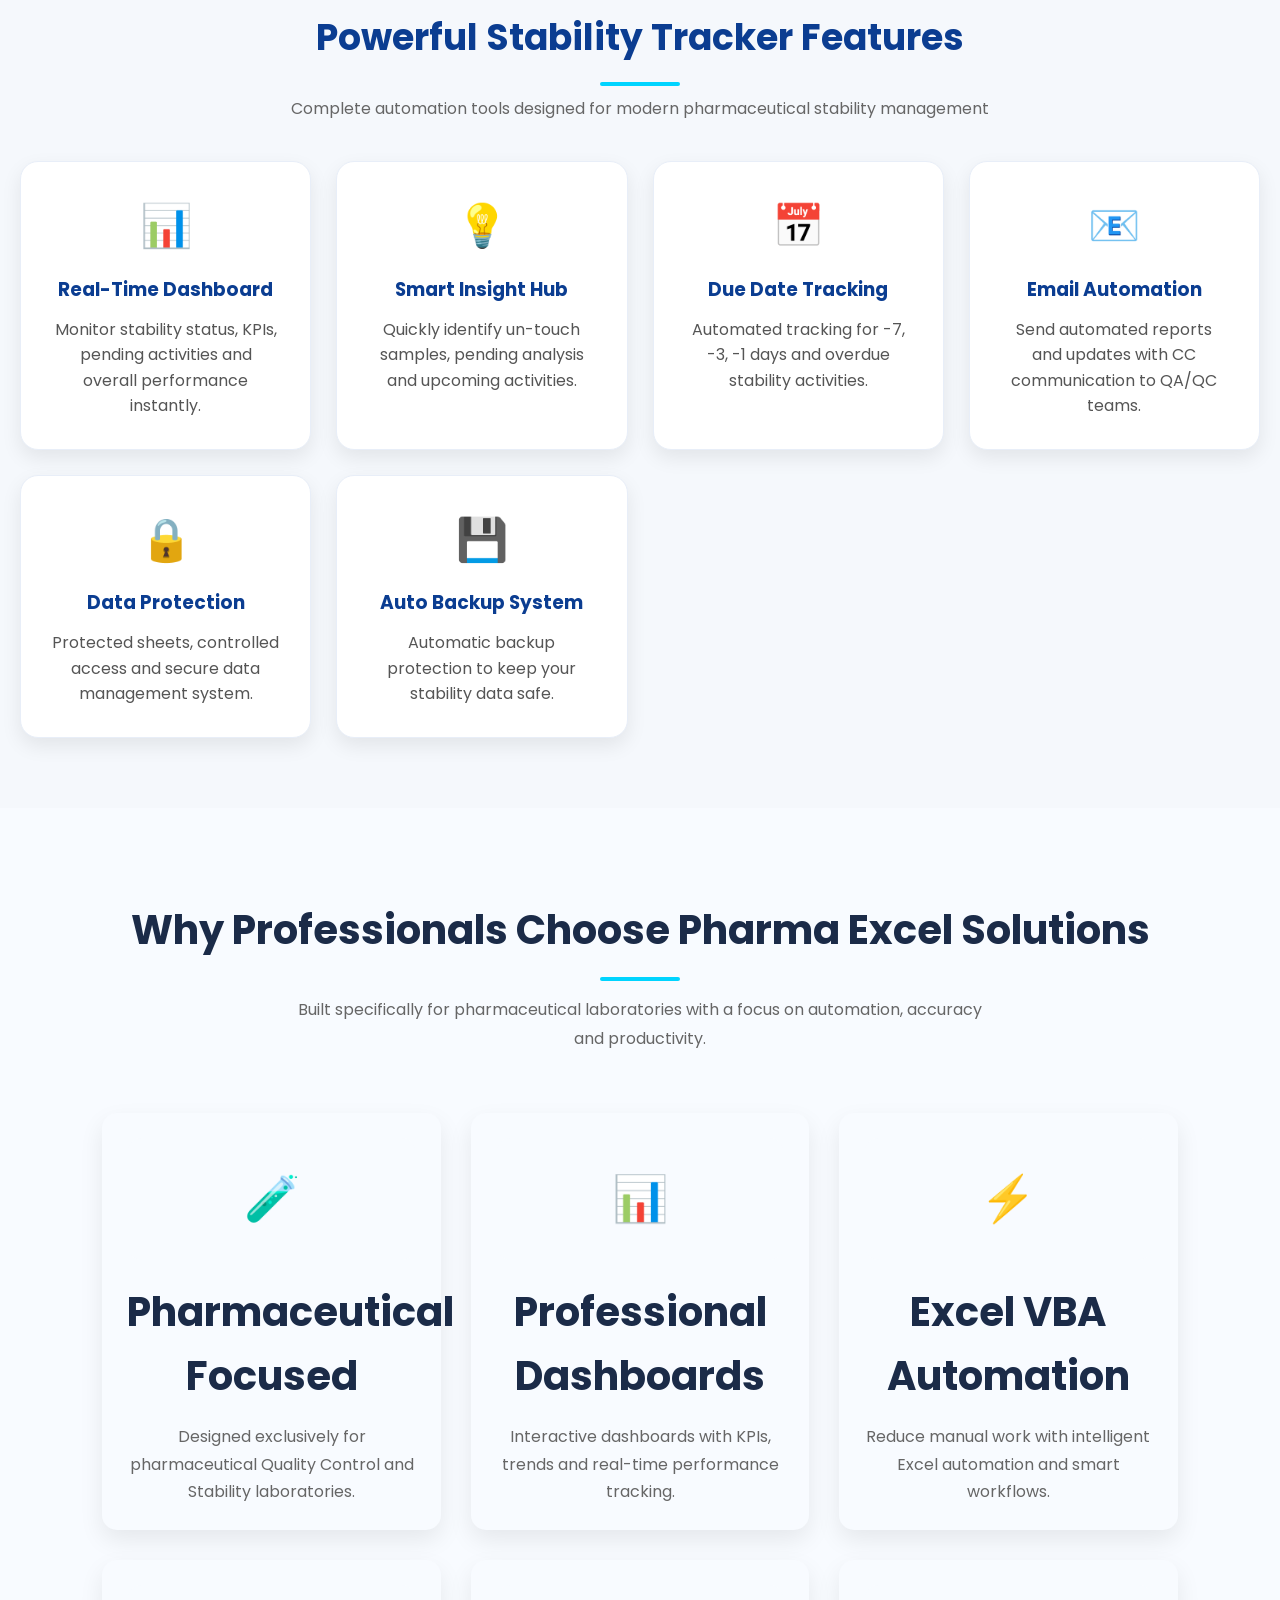
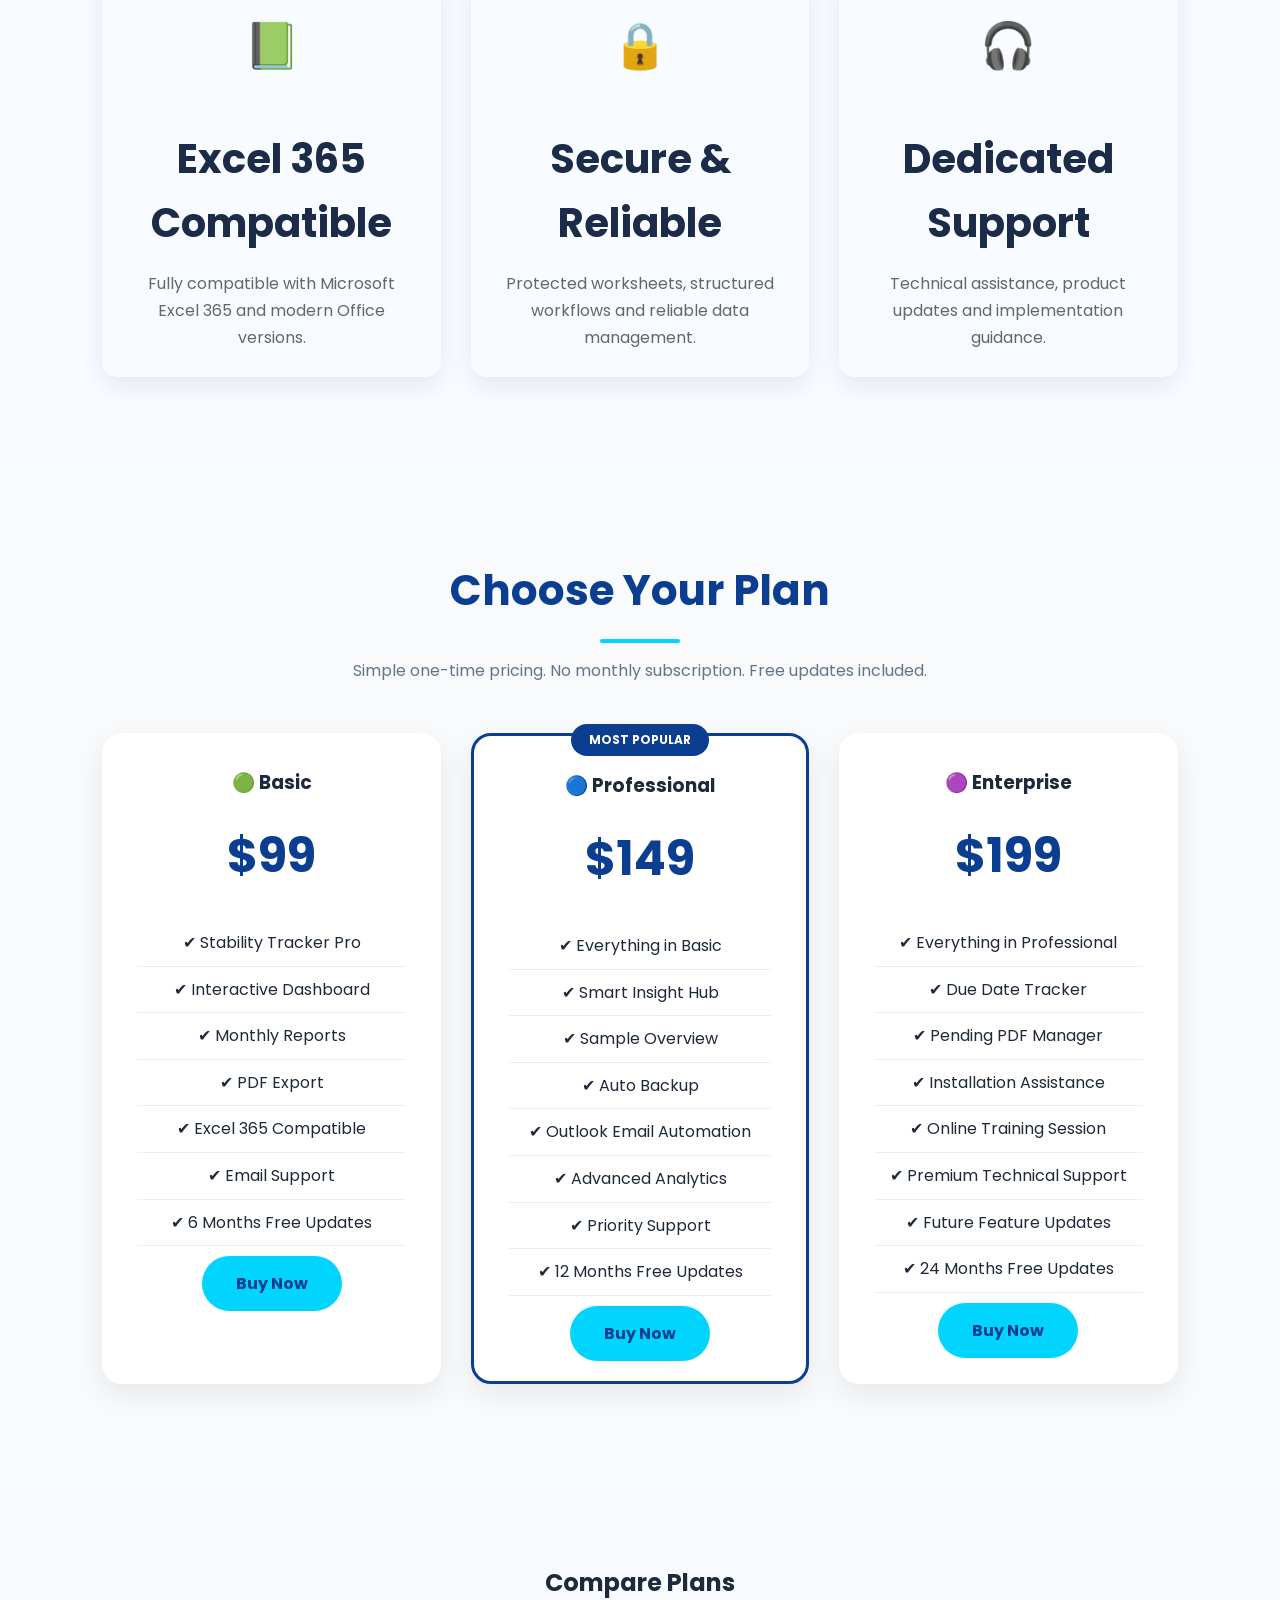
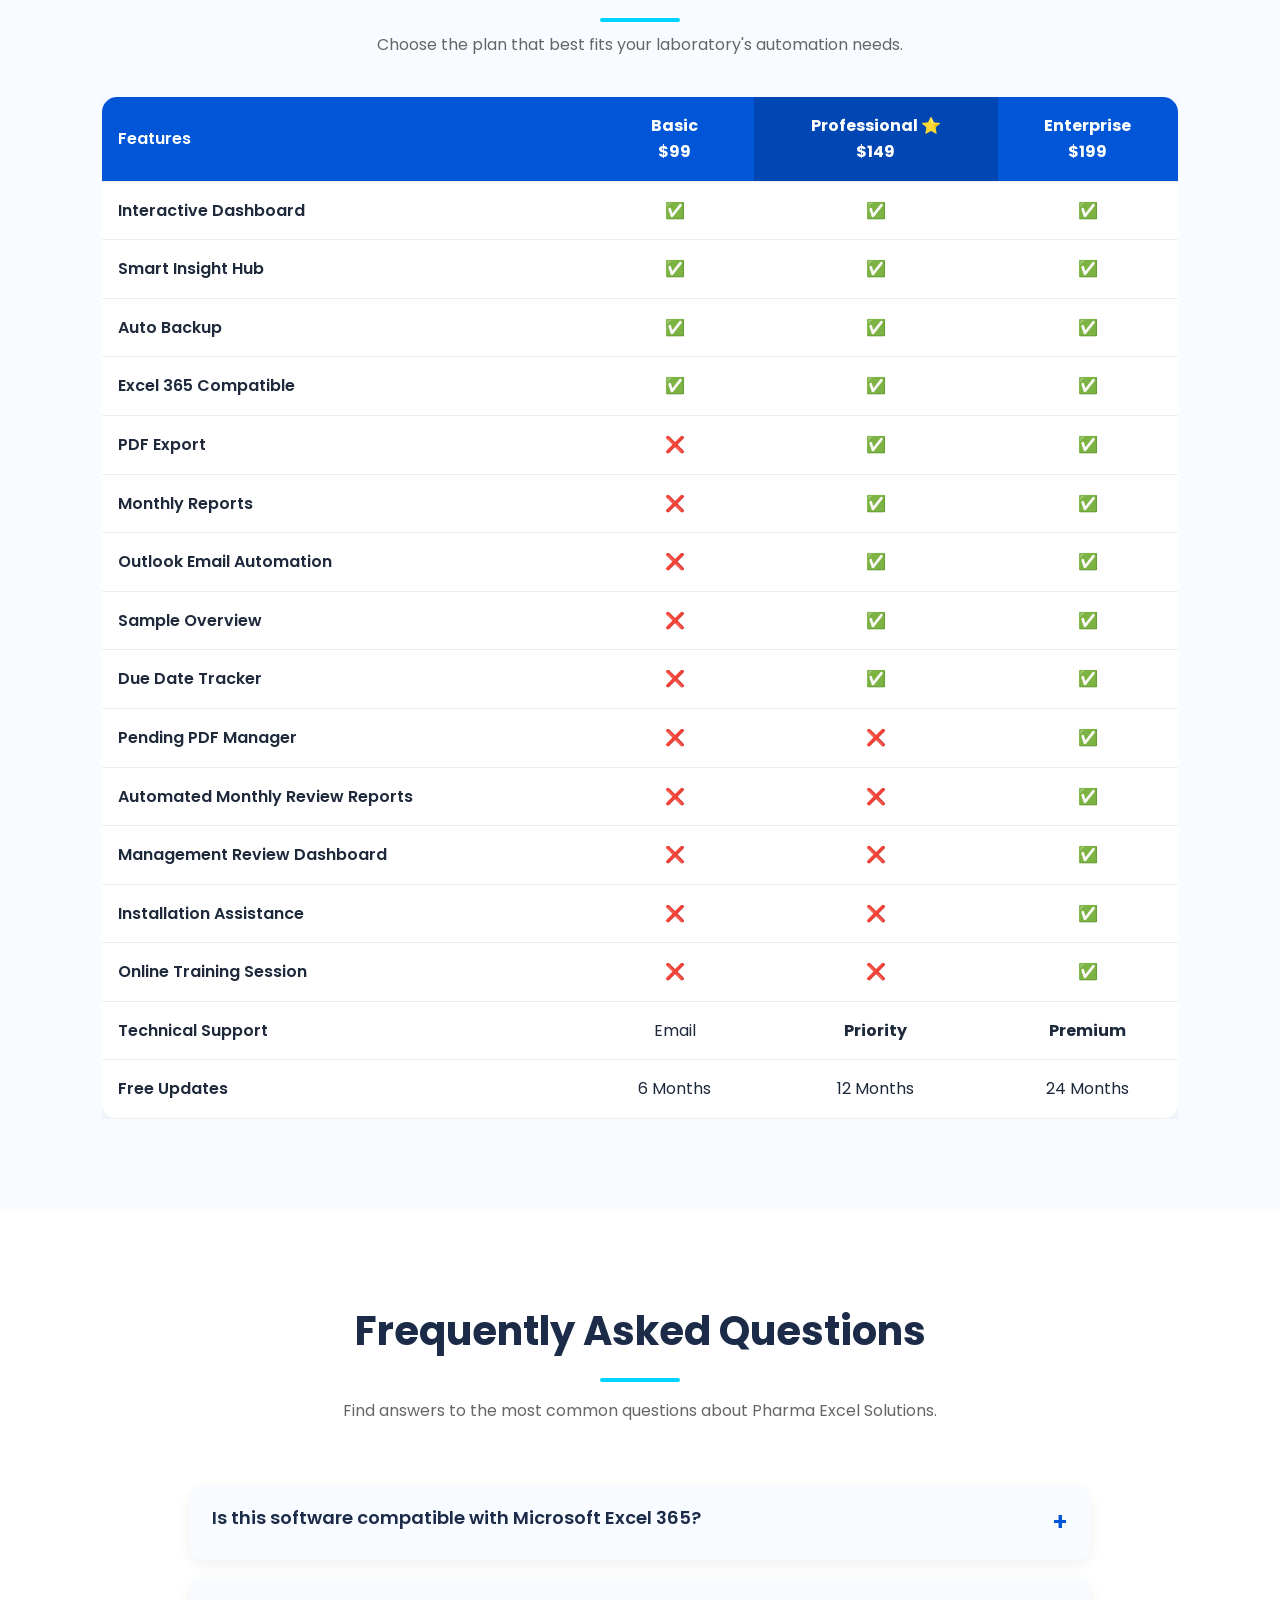
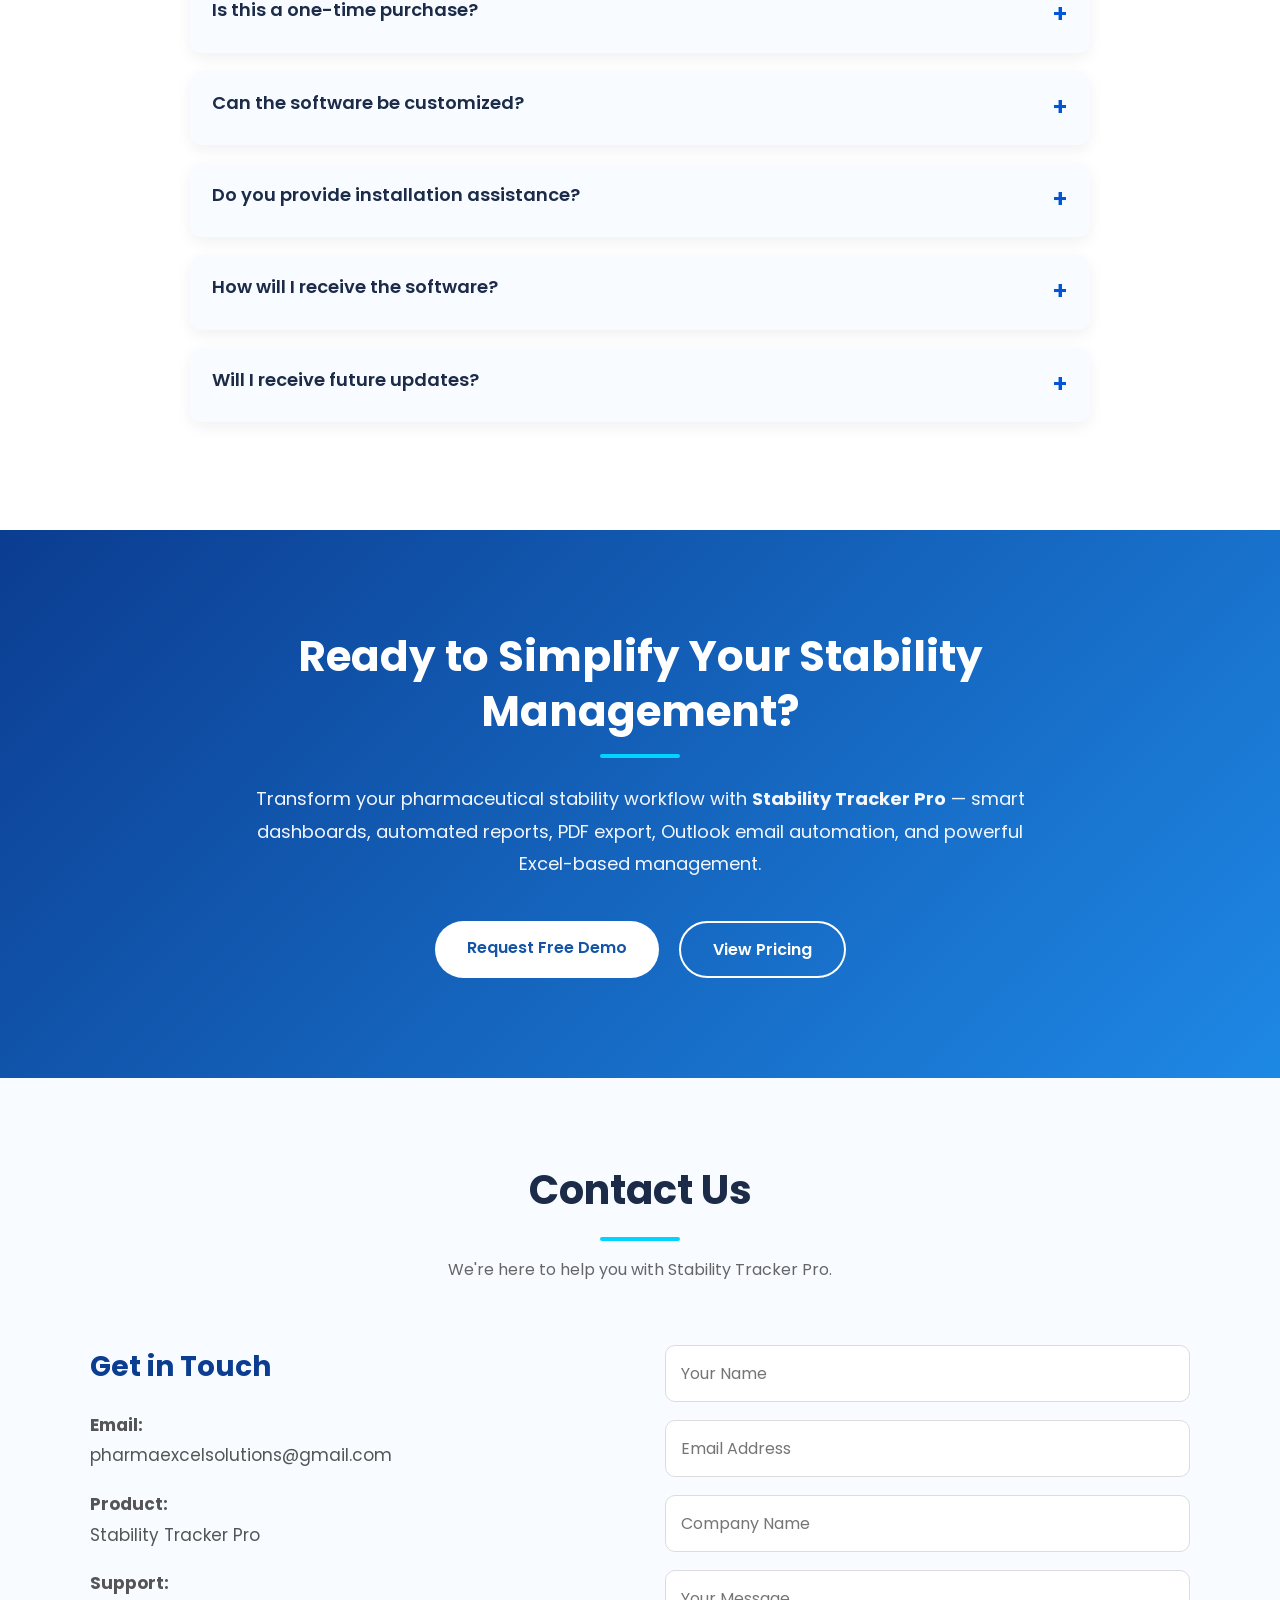
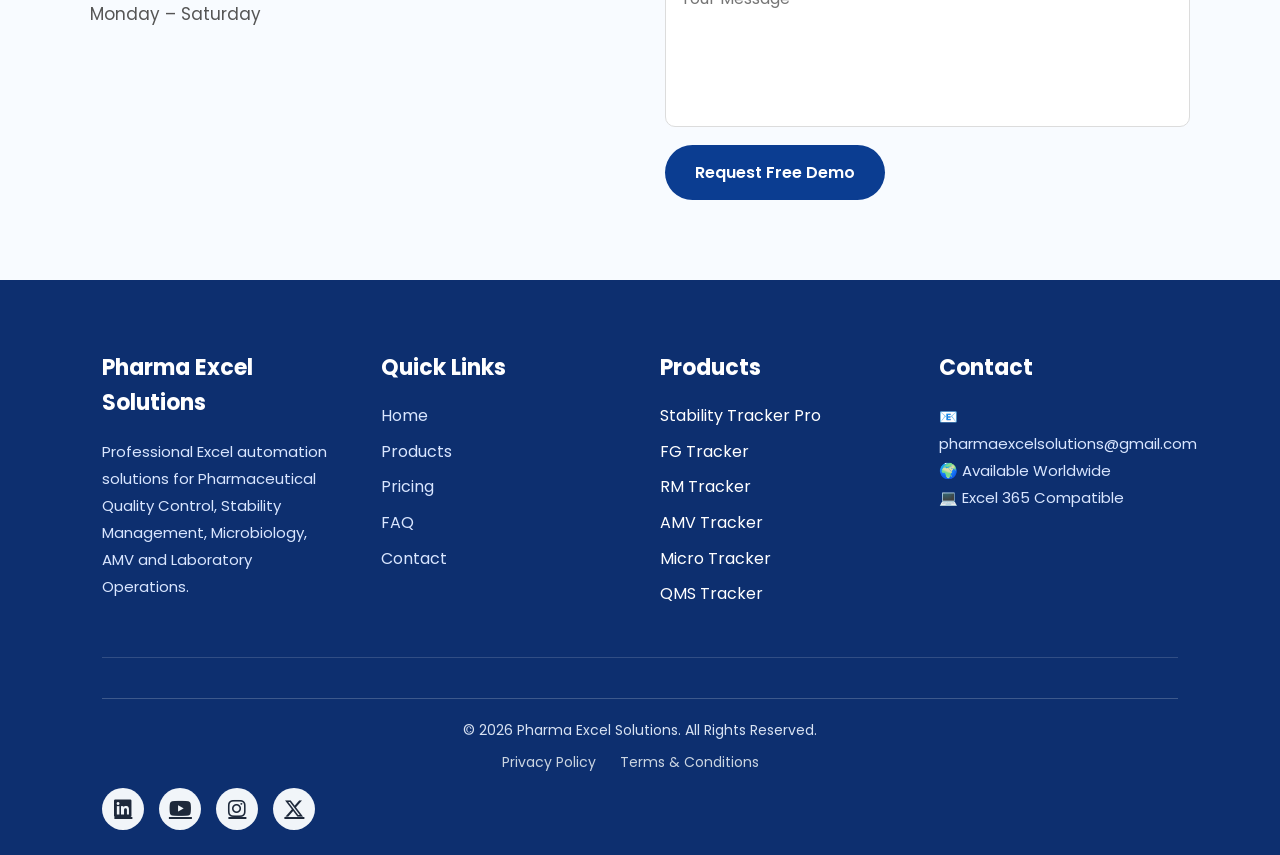
==== commit 762332eb: "Add files via upload" ====
--- a/index.html
+++ b/index.html
@@ -195,12 +195,14 @@
 
     </div>
 
-    <div class="hero-right">
-
-        <img src="images/stability-tracker-dashboard.png"
+    <<div class="hero-right">
+
+    <a href="images/dashboard-hero.png" target="_blank">
+        <img src="images/dashboard-hero.png"
              alt="Stability Tracker Pro Dashboard">
-
-    </div>
+    </a>
+
+</div>
 
 </section>
 <!-- ================= STATS ================= -->
--- a/style.css
+++ b/style.css
@@ -545,7 +545,7 @@
 =========================== */
 
 .faq-section {
-    padding: 80px 20px;
+    padding: 60px 20px;
     background: #f8fbff;
 }
 
@@ -2171,4 +2171,171 @@
     z-index: -1;
     transition: transform .08s linear;
     filter: blur(18px);
+}
+
+/* Premium Page Background */
+
+body{
+    background:#f5f8fc;
+}
+
+section{
+    background:transparent;
+}
+/* ===== Premium Background ===== */
+
+body{
+    background: linear-gradient(
+        180deg,
+        #f8fbff 0%,
+        #ffffff 20%,
+        #f5f9ff 50%,
+        #ffffff 80%,
+        #f8fbff 100%
+    );
+}
+.btn:hover{
+    transform: translateY(-3px);
+    transition: .3s ease;
+    box-shadow:0 10px 25px rgba(0,91,187,.25);
+}
+/* ===== Premium Card Polish ===== */
+
+.feature-card,
+.product-card,
+.stat-card,
+.gallery-card,
+.why-card,
+.pricing-card{
+    border-radius:18px;
+    border:1px solid #e8eef8;
+    transition:all .35s ease;
+}
+
+.feature-card:hover,
+.product-card:hover,
+.stat-card:hover,
+.gallery-card:hover,
+.why-card:hover,
+.pricing-card:hover{
+    transform:translateY(-6px);
+    box-shadow:0 18px 35px rgba(0,91,187,.12);
+}
+
+/* Section Heading Line */
+
+.section-heading::after{
+    content:"";
+    display:block;
+    width:70px;
+    height:4px;
+    margin:12px auto 0;
+    border-radius:20px;
+    background:linear-gradient(90deg,#00c6ff,#005bea);
+}
+/* ===== HERO PREMIUM ===== */
+
+.hero{
+    min-height:90vh;
+    display:flex;
+    align-items:center;
+    justify-content:space-between;
+    gap:60px;
+    padding:80px 8%;
+    background:
+    linear-gradient(135deg,
+    rgba(6,58,126,.95),
+    rgba(15,110,230,.90));
+}
+
+.hero-left{
+    max-width:620px;
+}
+
+.hero h1{
+    font-size:56px;
+    line-height:1.1;
+    font-weight:800;
+}
+
+.hero p{
+    font-size:20px;
+    line-height:1.8;
+    margin:25px 0;
+}
+
+.hero-right img{
+    width:100%;
+    max-width:700px;
+    filter:drop-shadow(0 30px 60px rgba(0,0,0,.25));
+    transition:.4s;
+}
+
+.hero-right img:hover{
+    transform:translateY(-8px);
+}
+/* ===== HERO BACKGROUND OVERLAY ===== */
+
+.hero{
+    position:relative;
+    overflow:hidden;
+}
+
+.hero::before{
+    content:"";
+    position:absolute;
+    inset:0;
+    background:url("images/hero-bg.jpg") center/cover no-repeat;
+    opacity:.08;
+    z-index:0;
+}
+
+.hero::after{
+    content:"";
+    position:absolute;
+    width:600px;
+    height:600px;
+    right:-150px;
+    top:-120px;
+    background:radial-gradient(circle,
+        rgba(0,174,255,.35),
+        transparent 70%);
+    filter:blur(60px);
+}
+
+.hero-left,
+.hero-right{
+    position:relative;
+    z-index:2;
+}
+/* ===== HERO DASHBOARD ===== */
+
+.hero{
+    display:flex;
+    align-items:center;
+    justify-content:space-between;
+    gap:60px;
+    padding:80px 8%;
+}
+
+.hero-left{
+    flex:1;
+}
+
+.hero-right{
+    flex:1;
+    display:flex;
+    justify-content:center;
+}
+
+.hero-right img{
+    width:100%;
+    max-width:720px;
+    border-radius:18px;
+    box-shadow:0 25px 60px rgba(0,0,0,.18);
+    transition:.4s ease;
+}
+
+.hero-right img:hover{
+    transform:translateY(-8px) scale(1.02);
 }
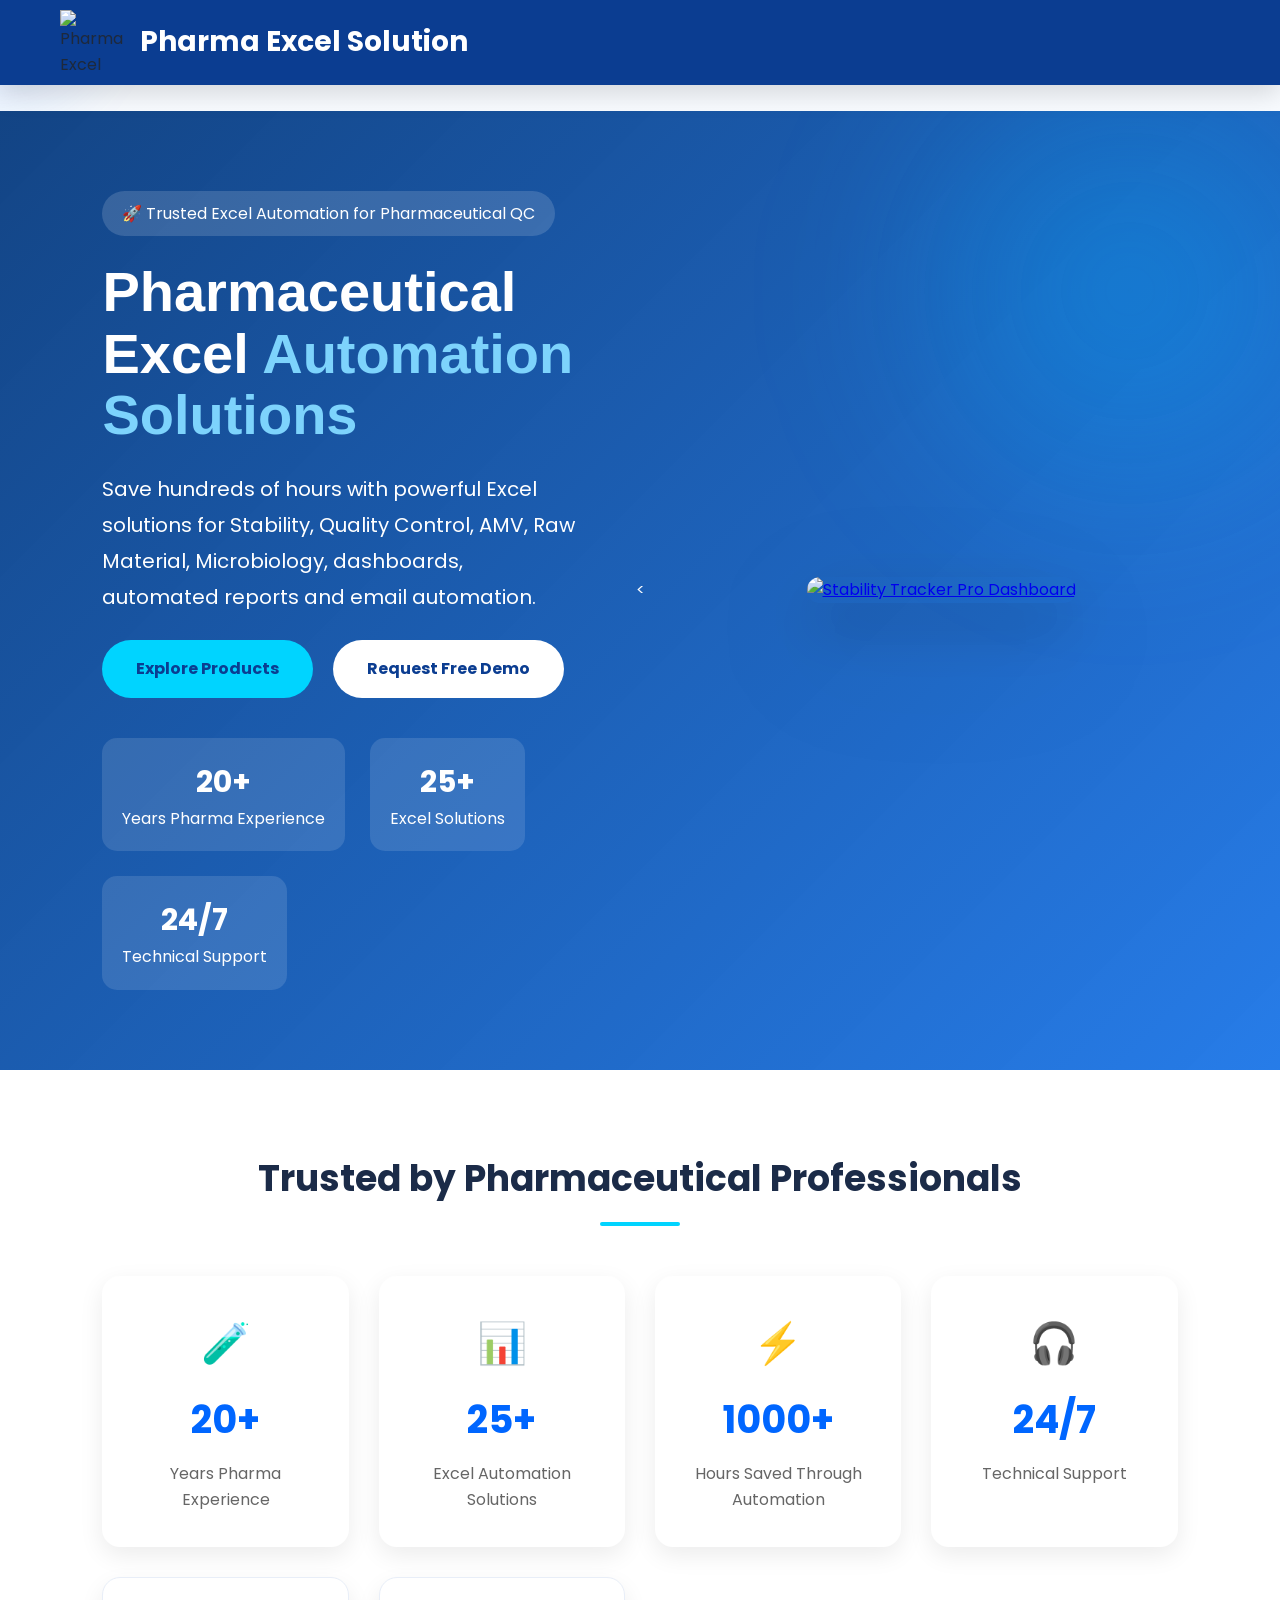
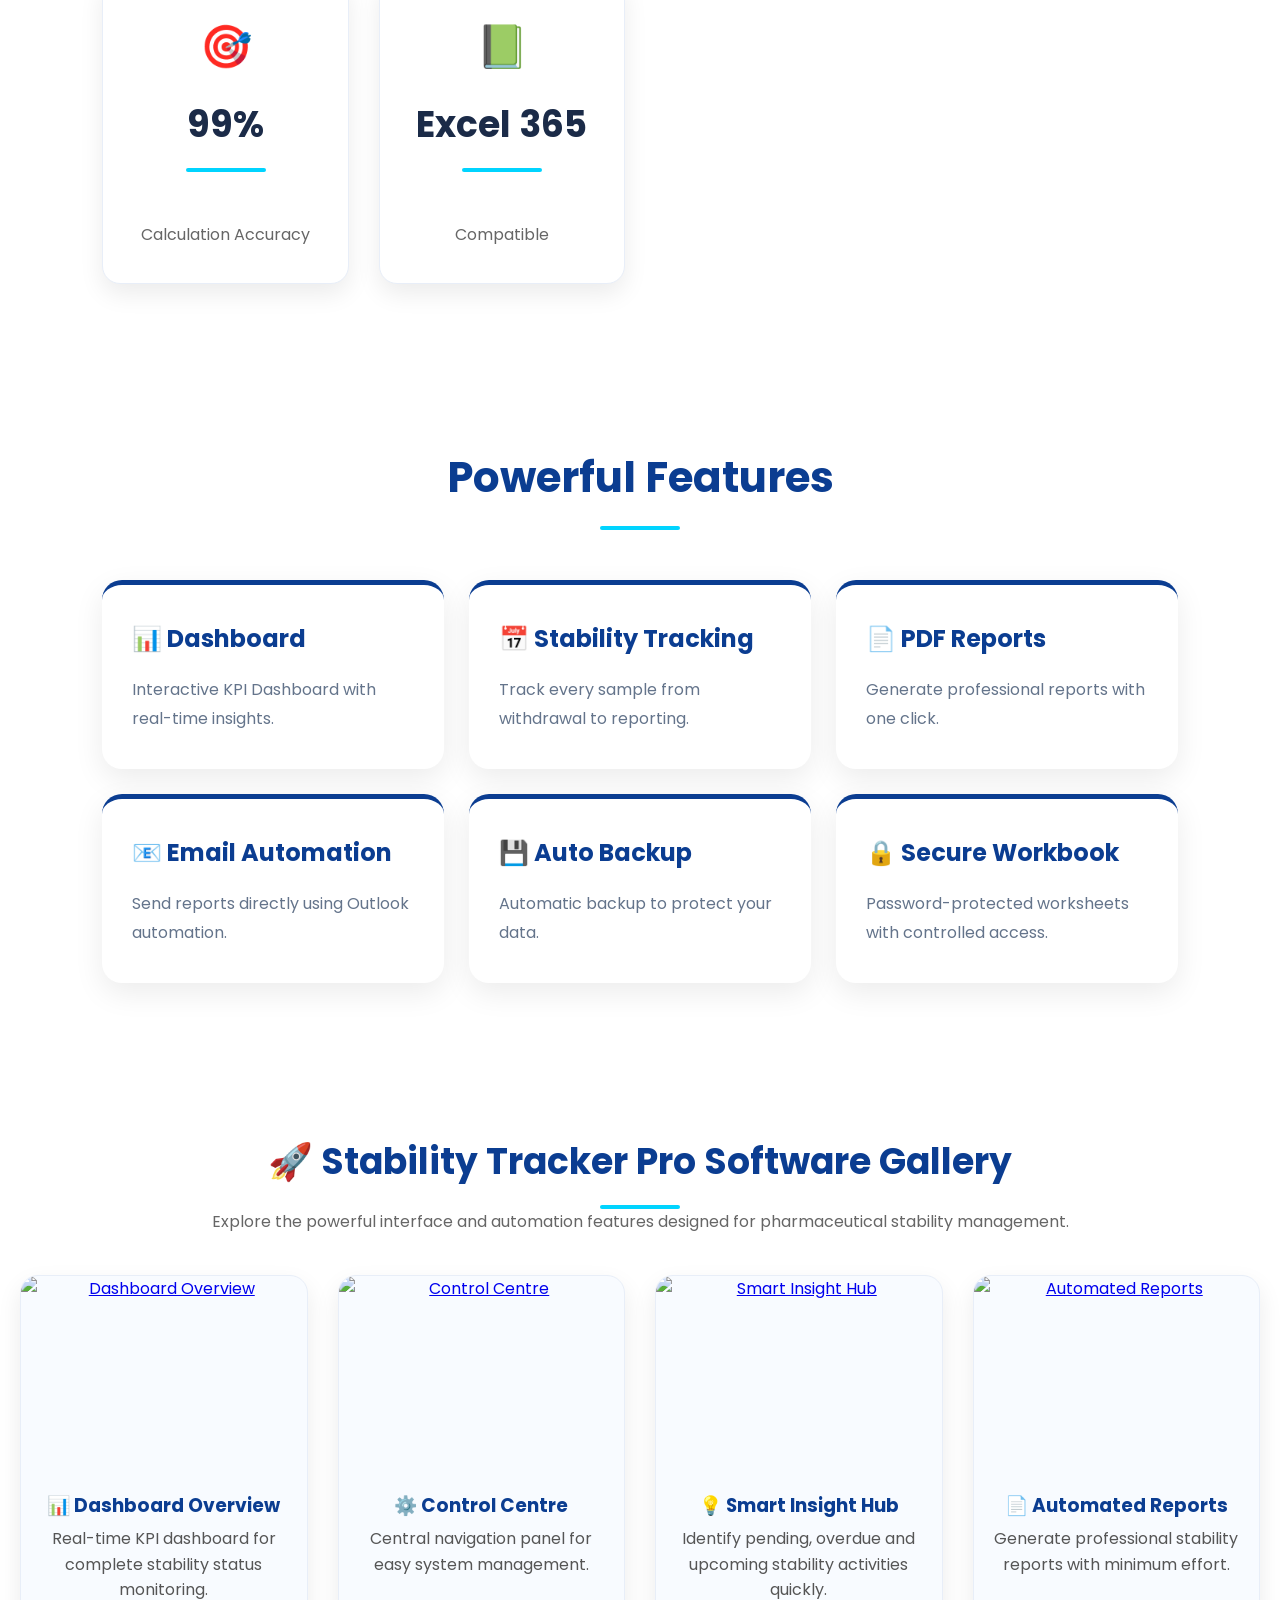
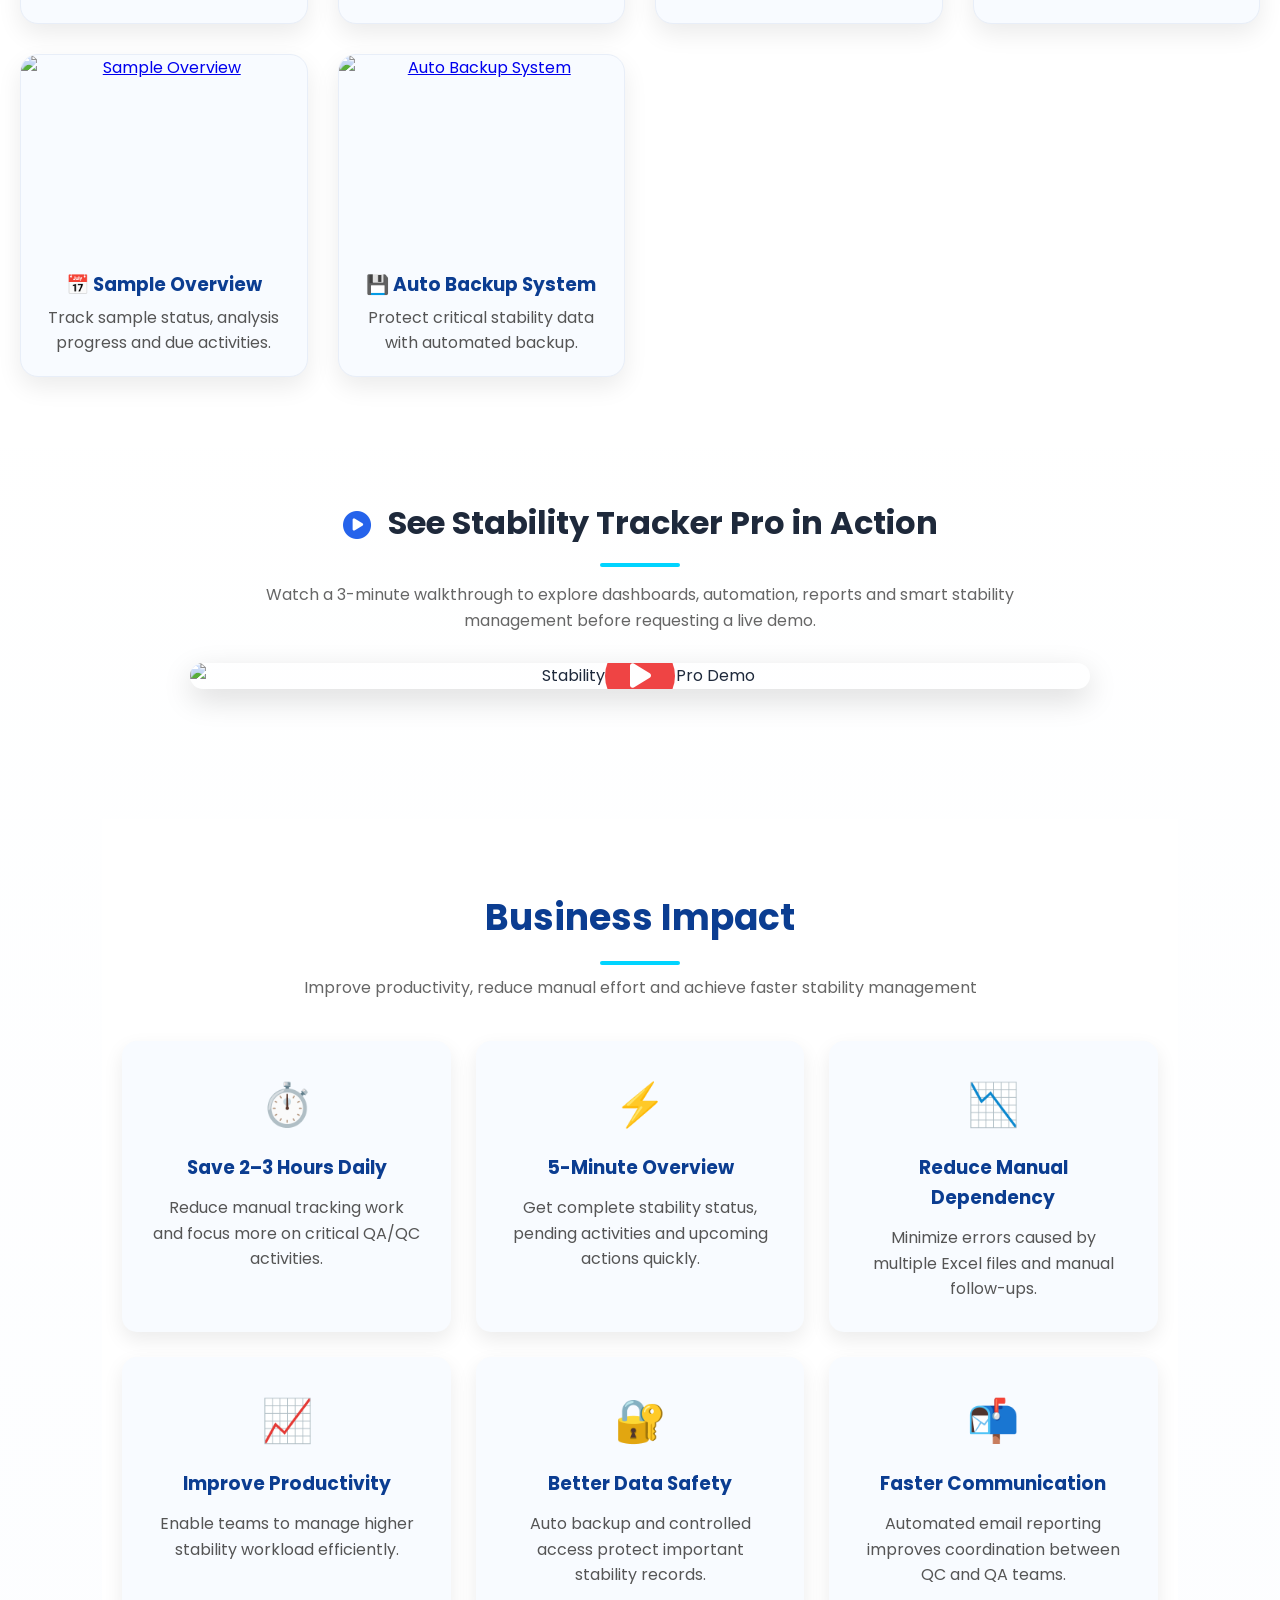
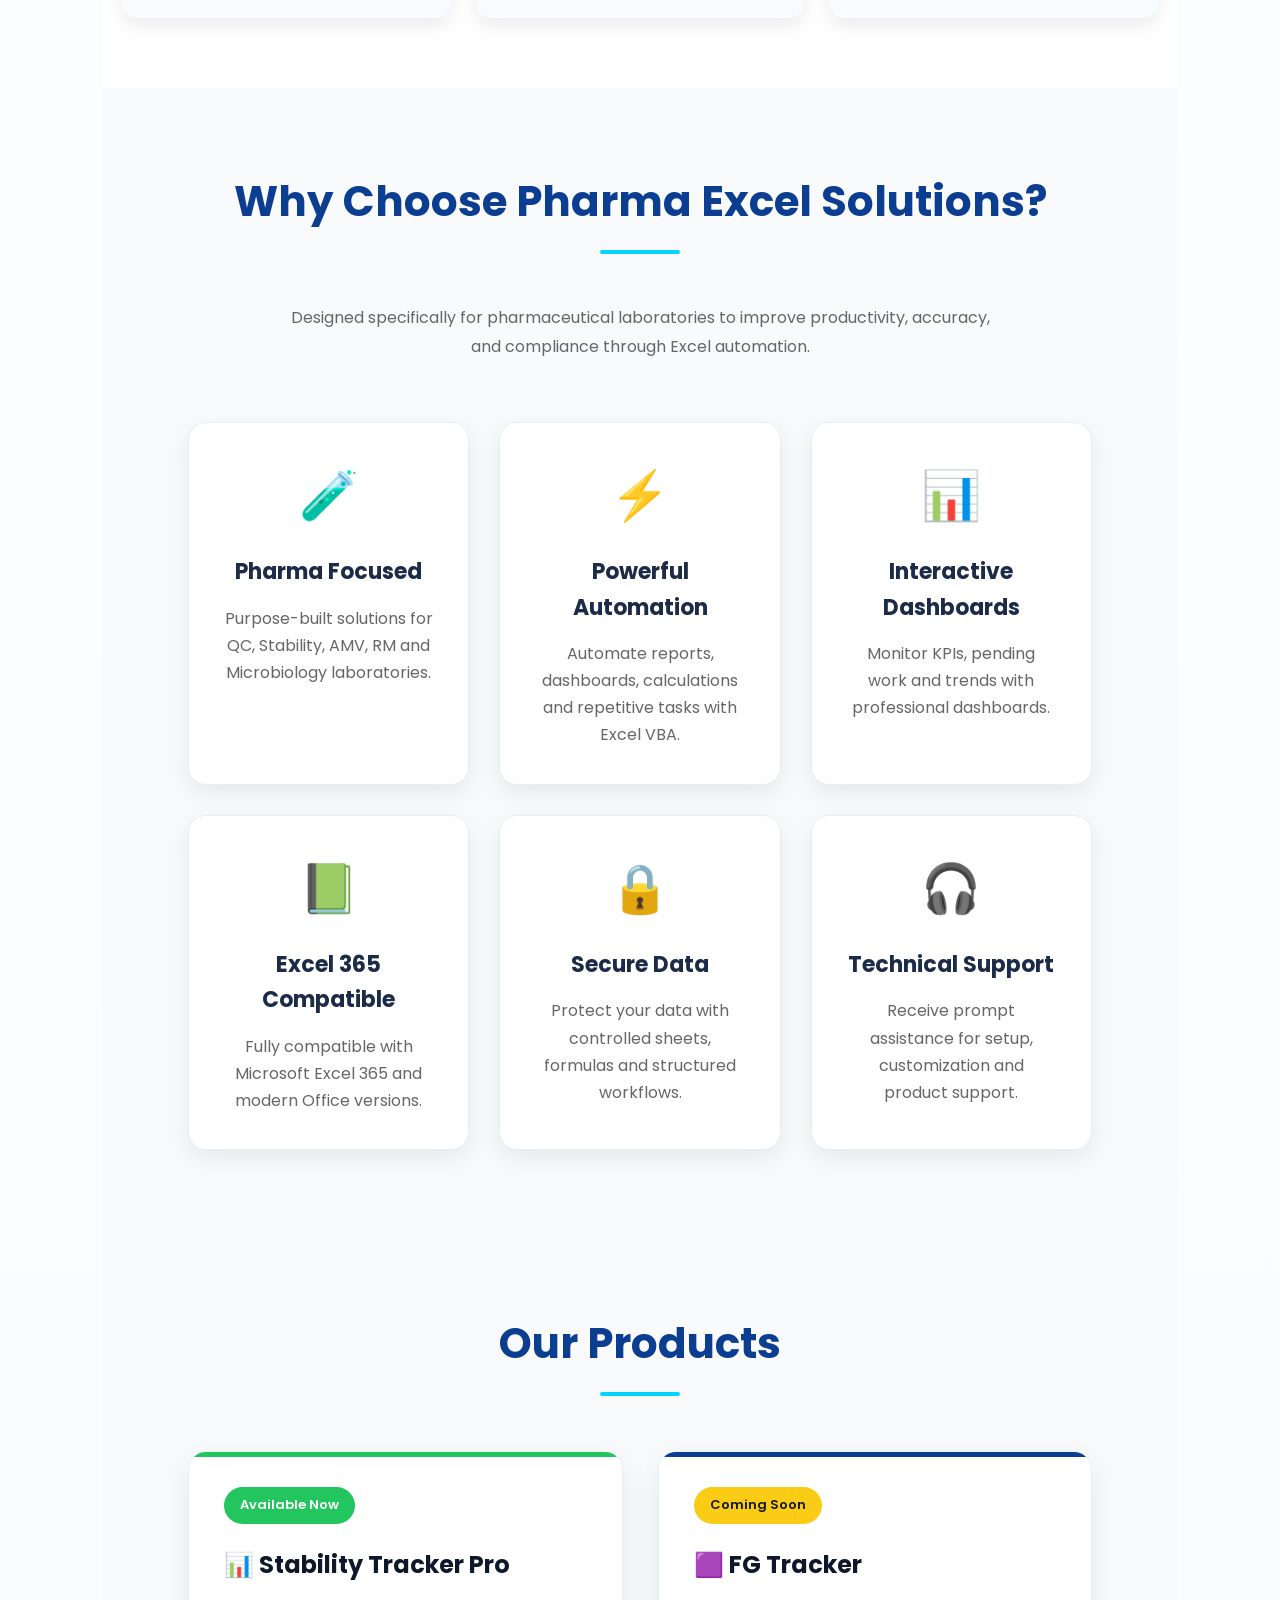
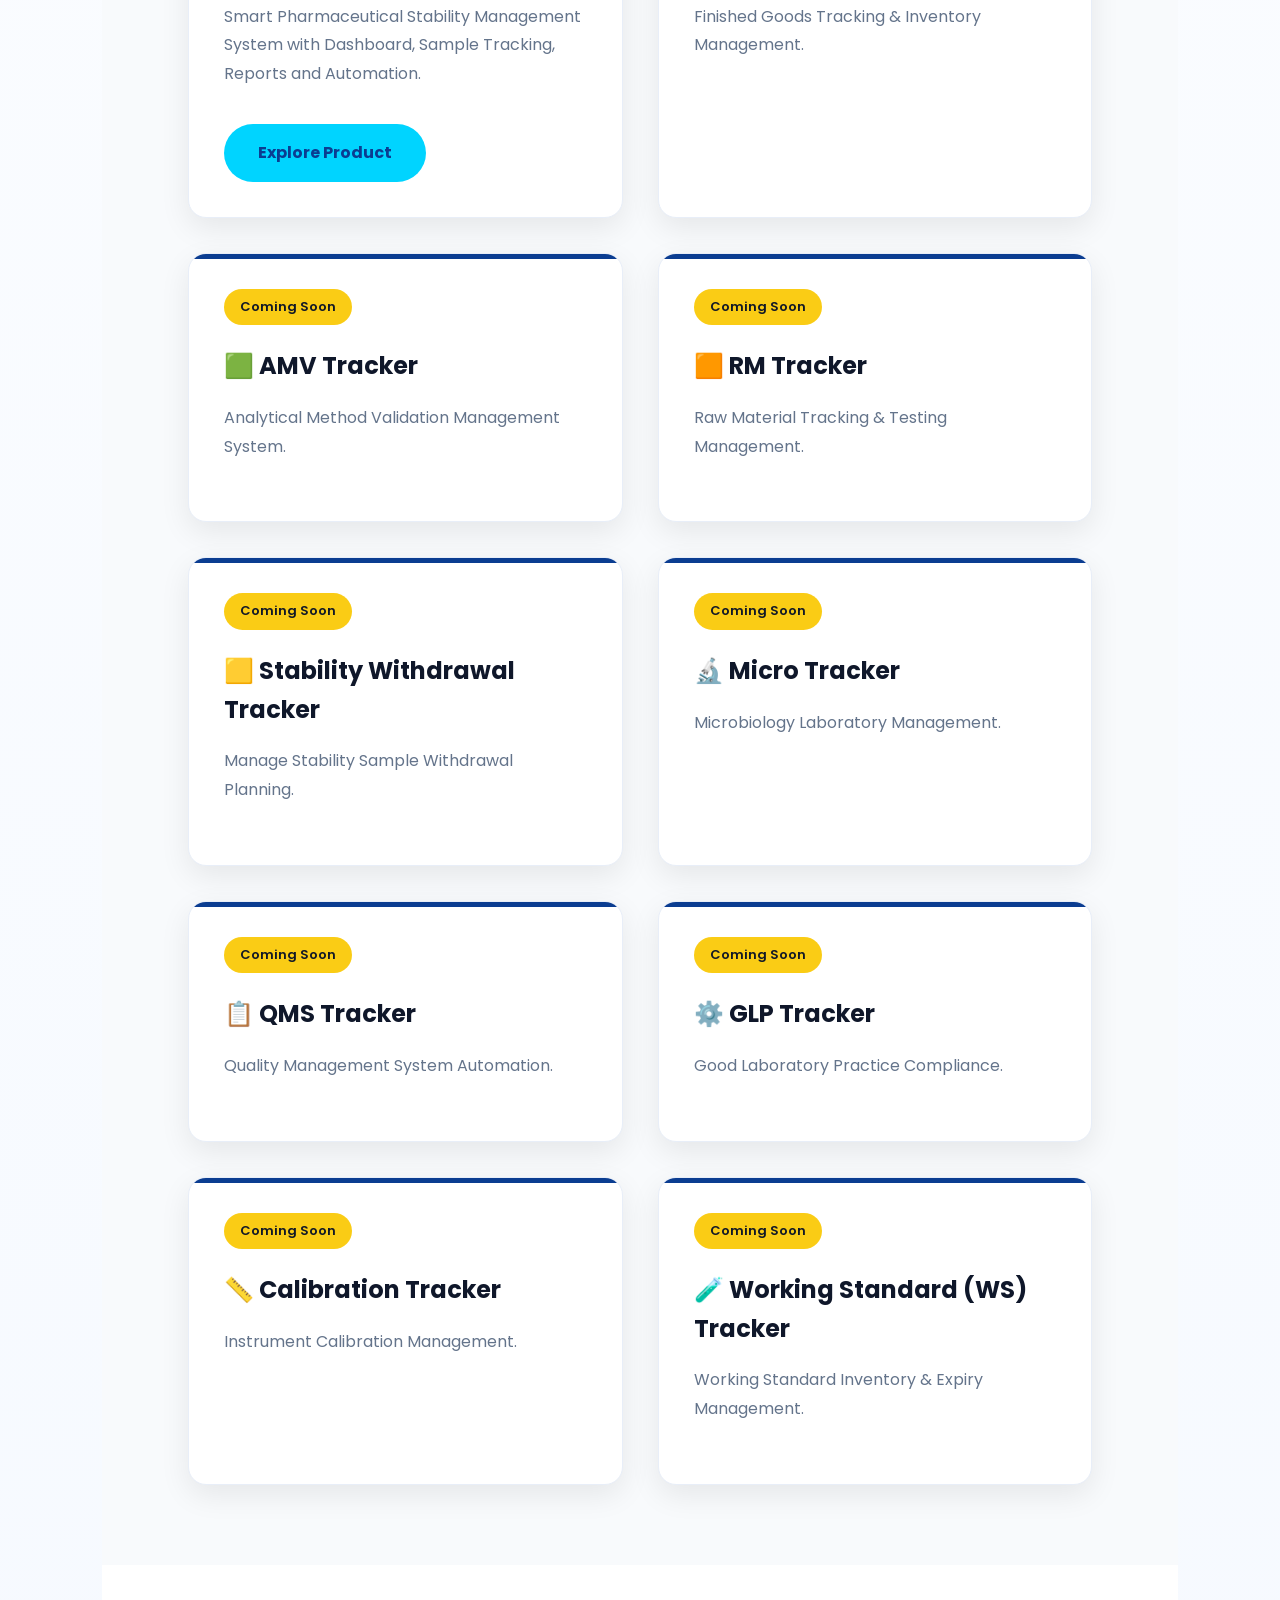
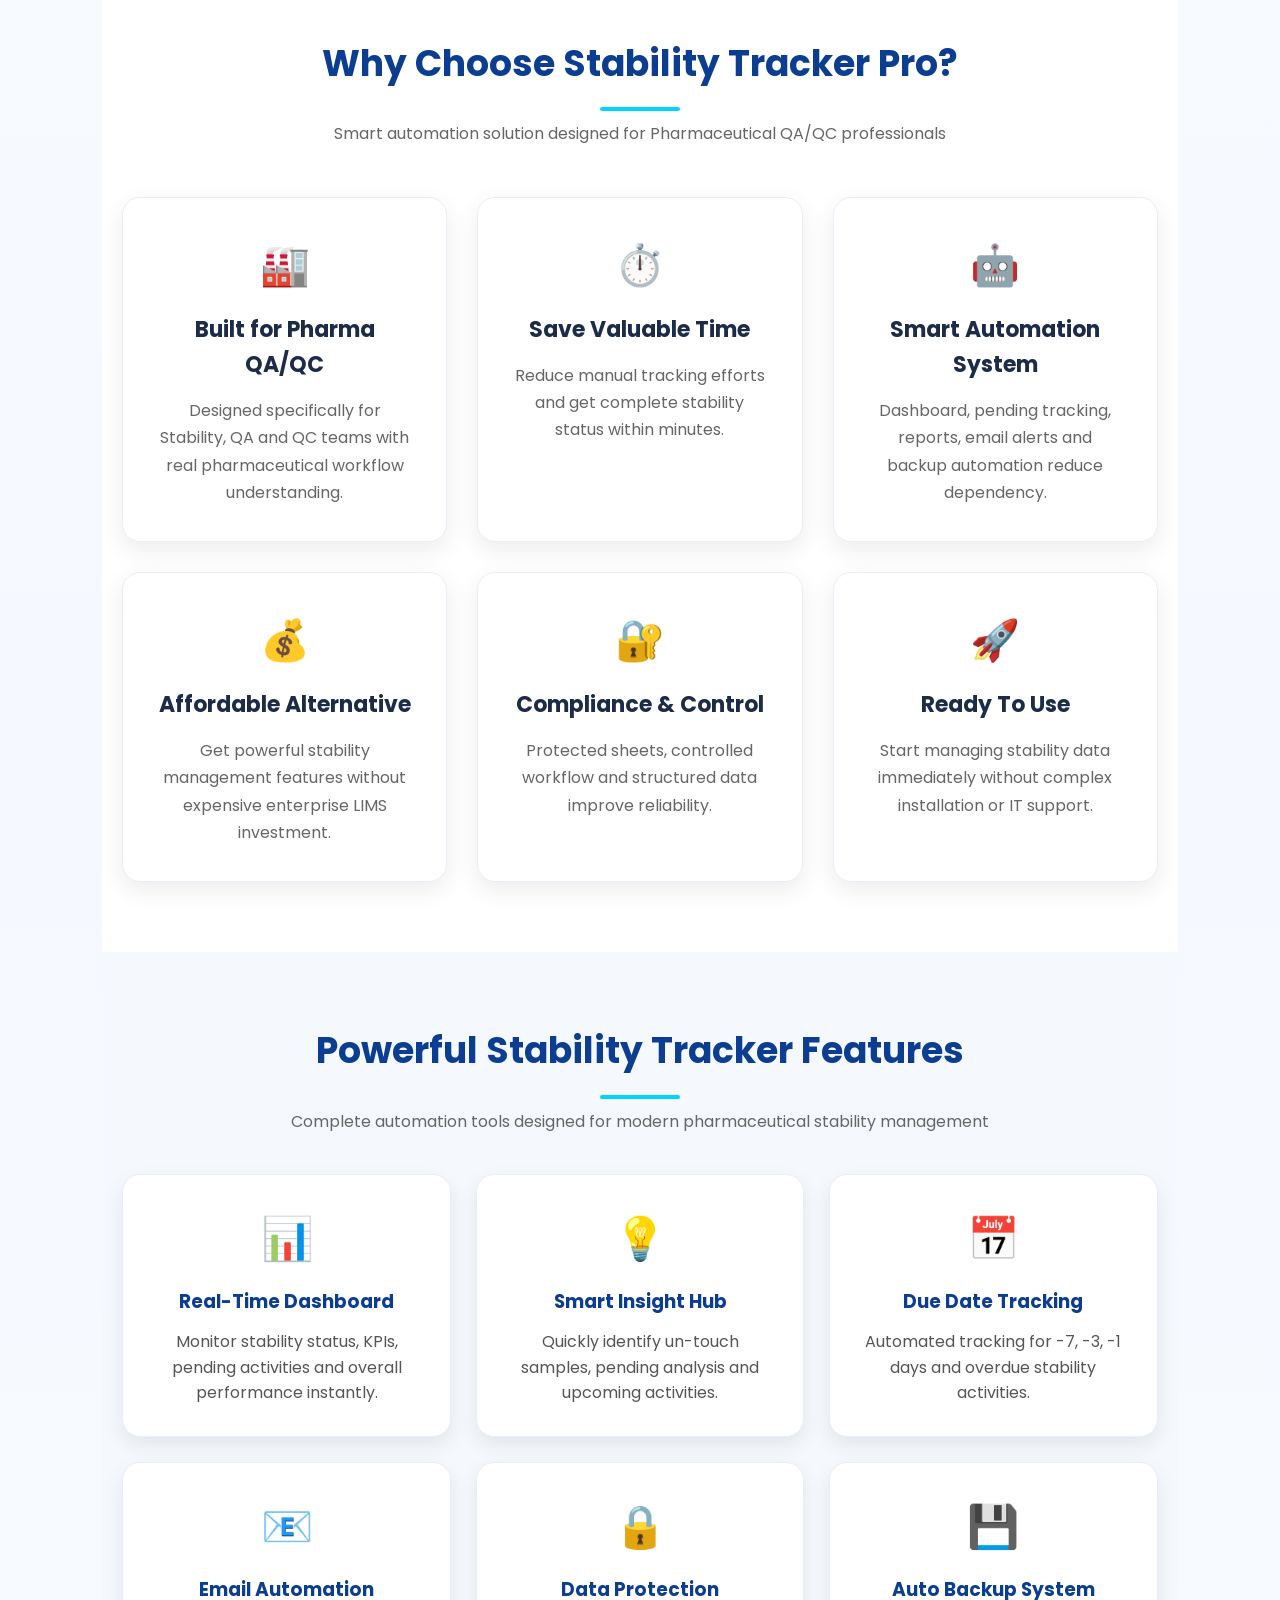
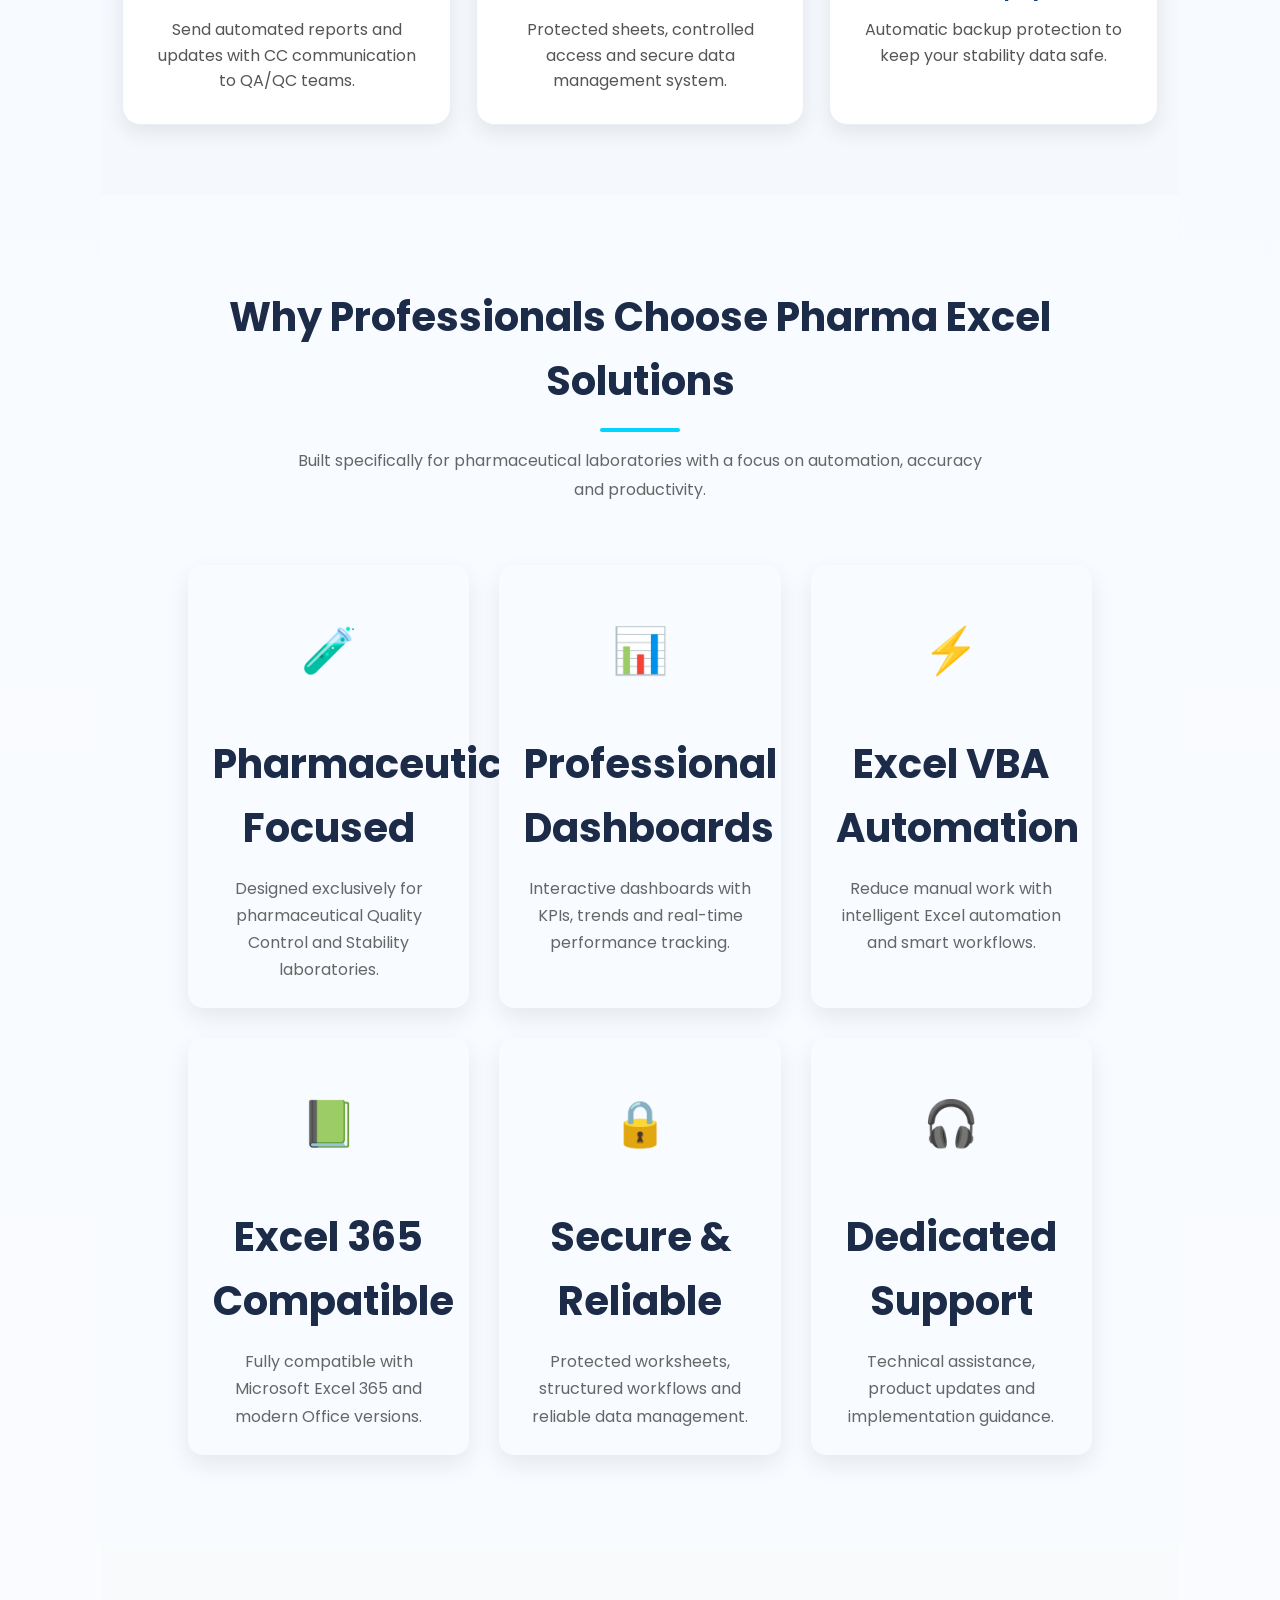
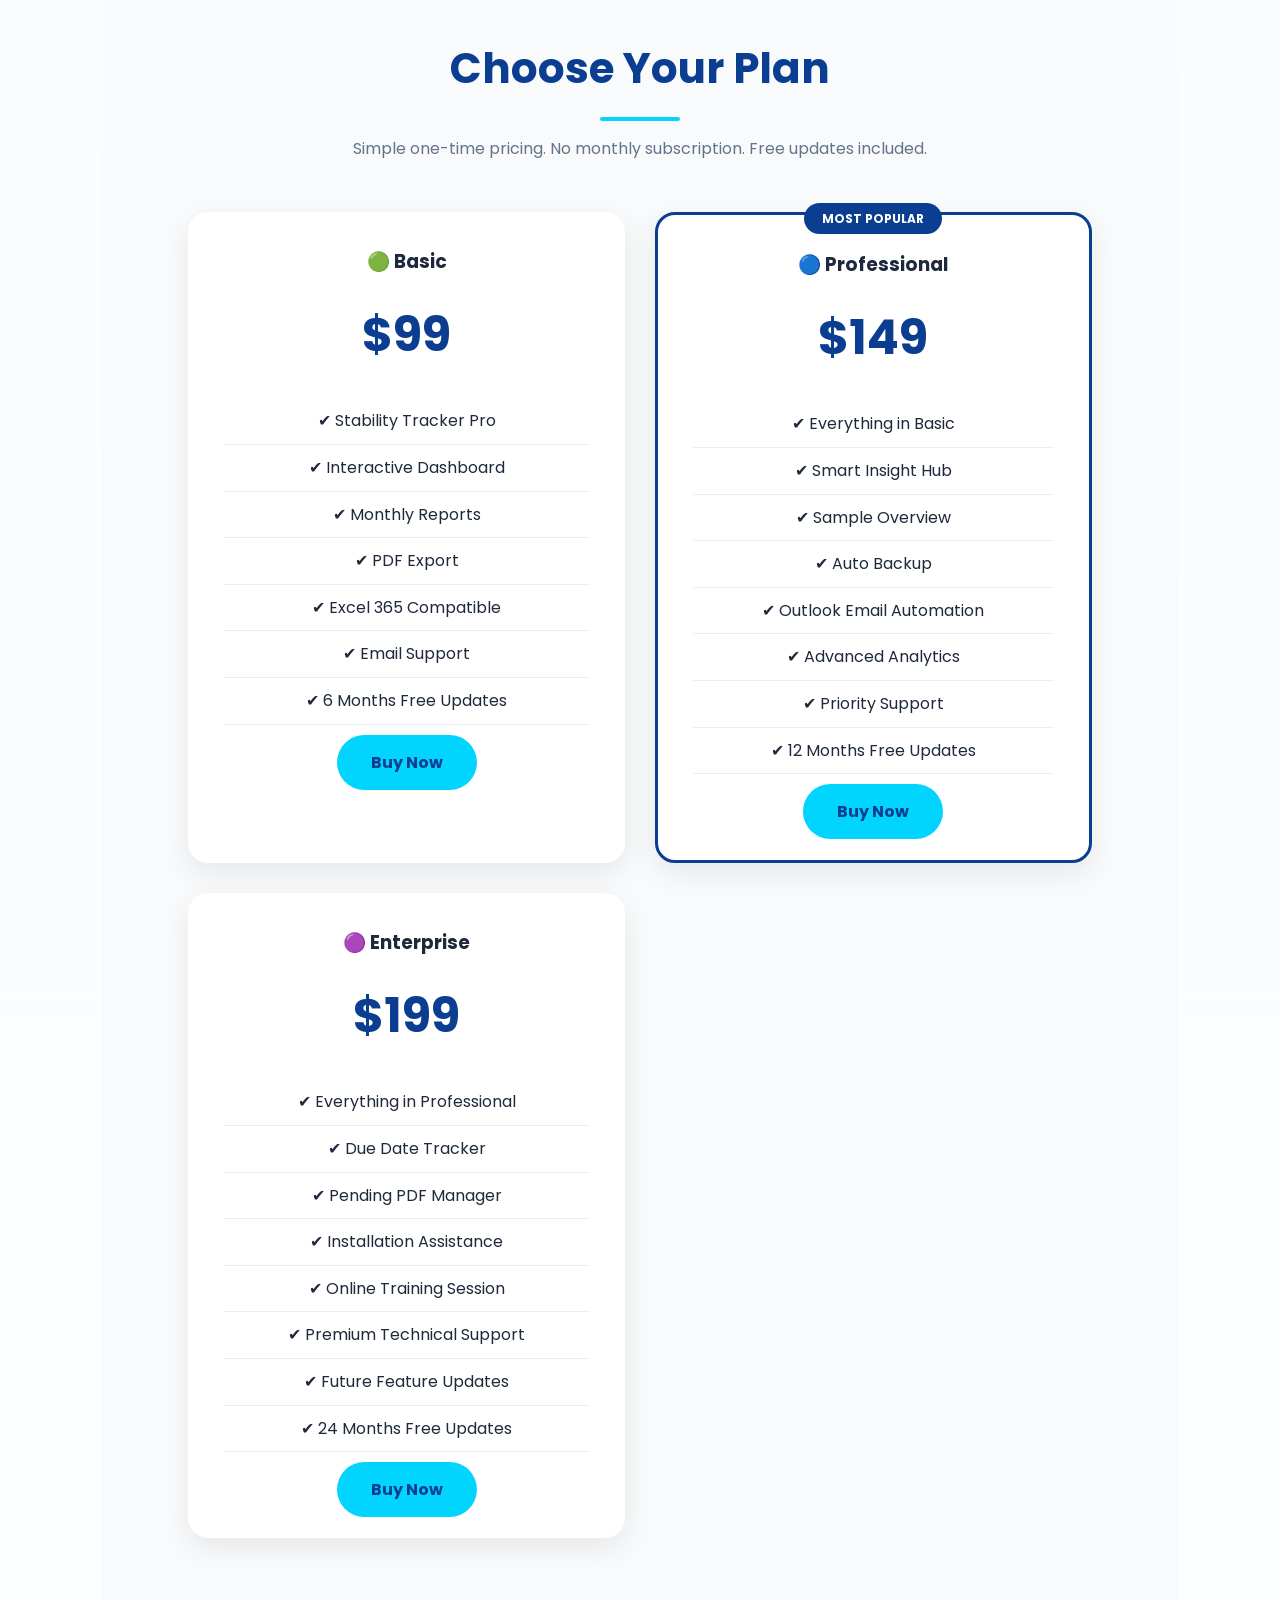
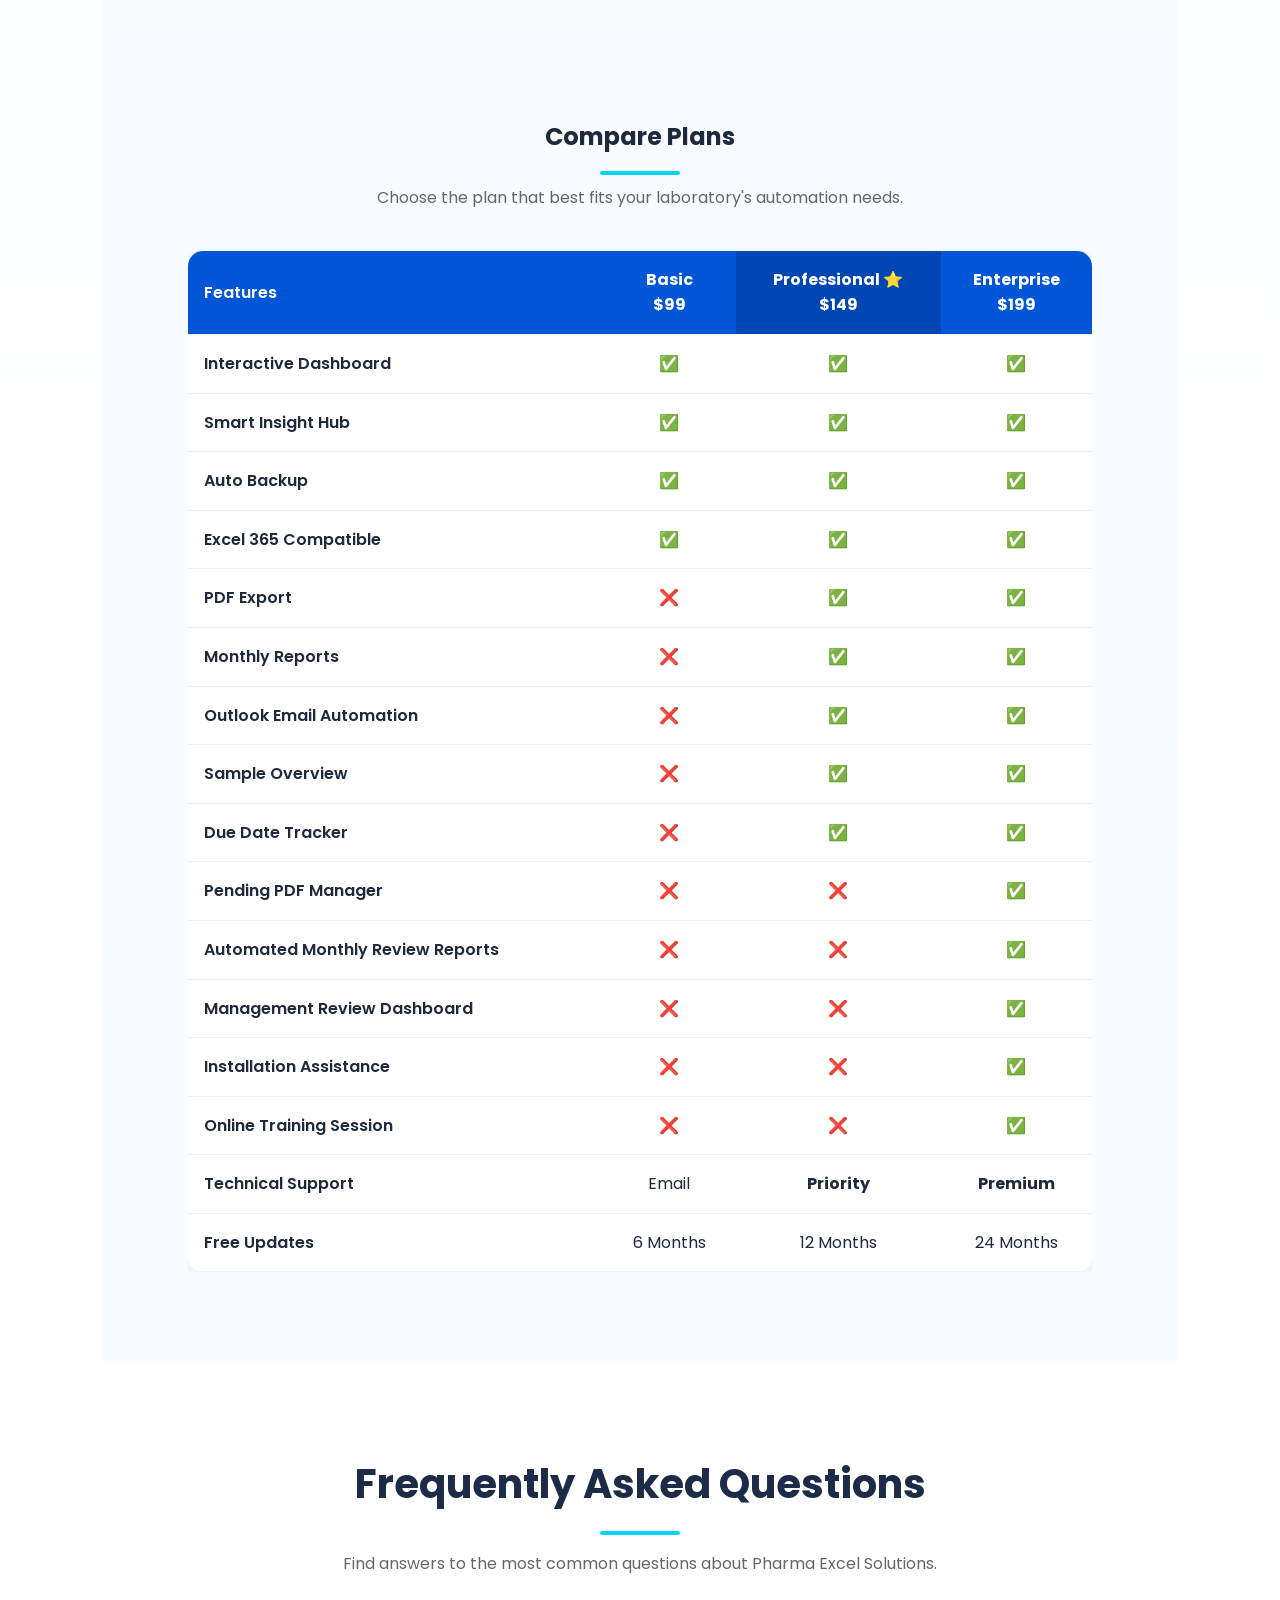
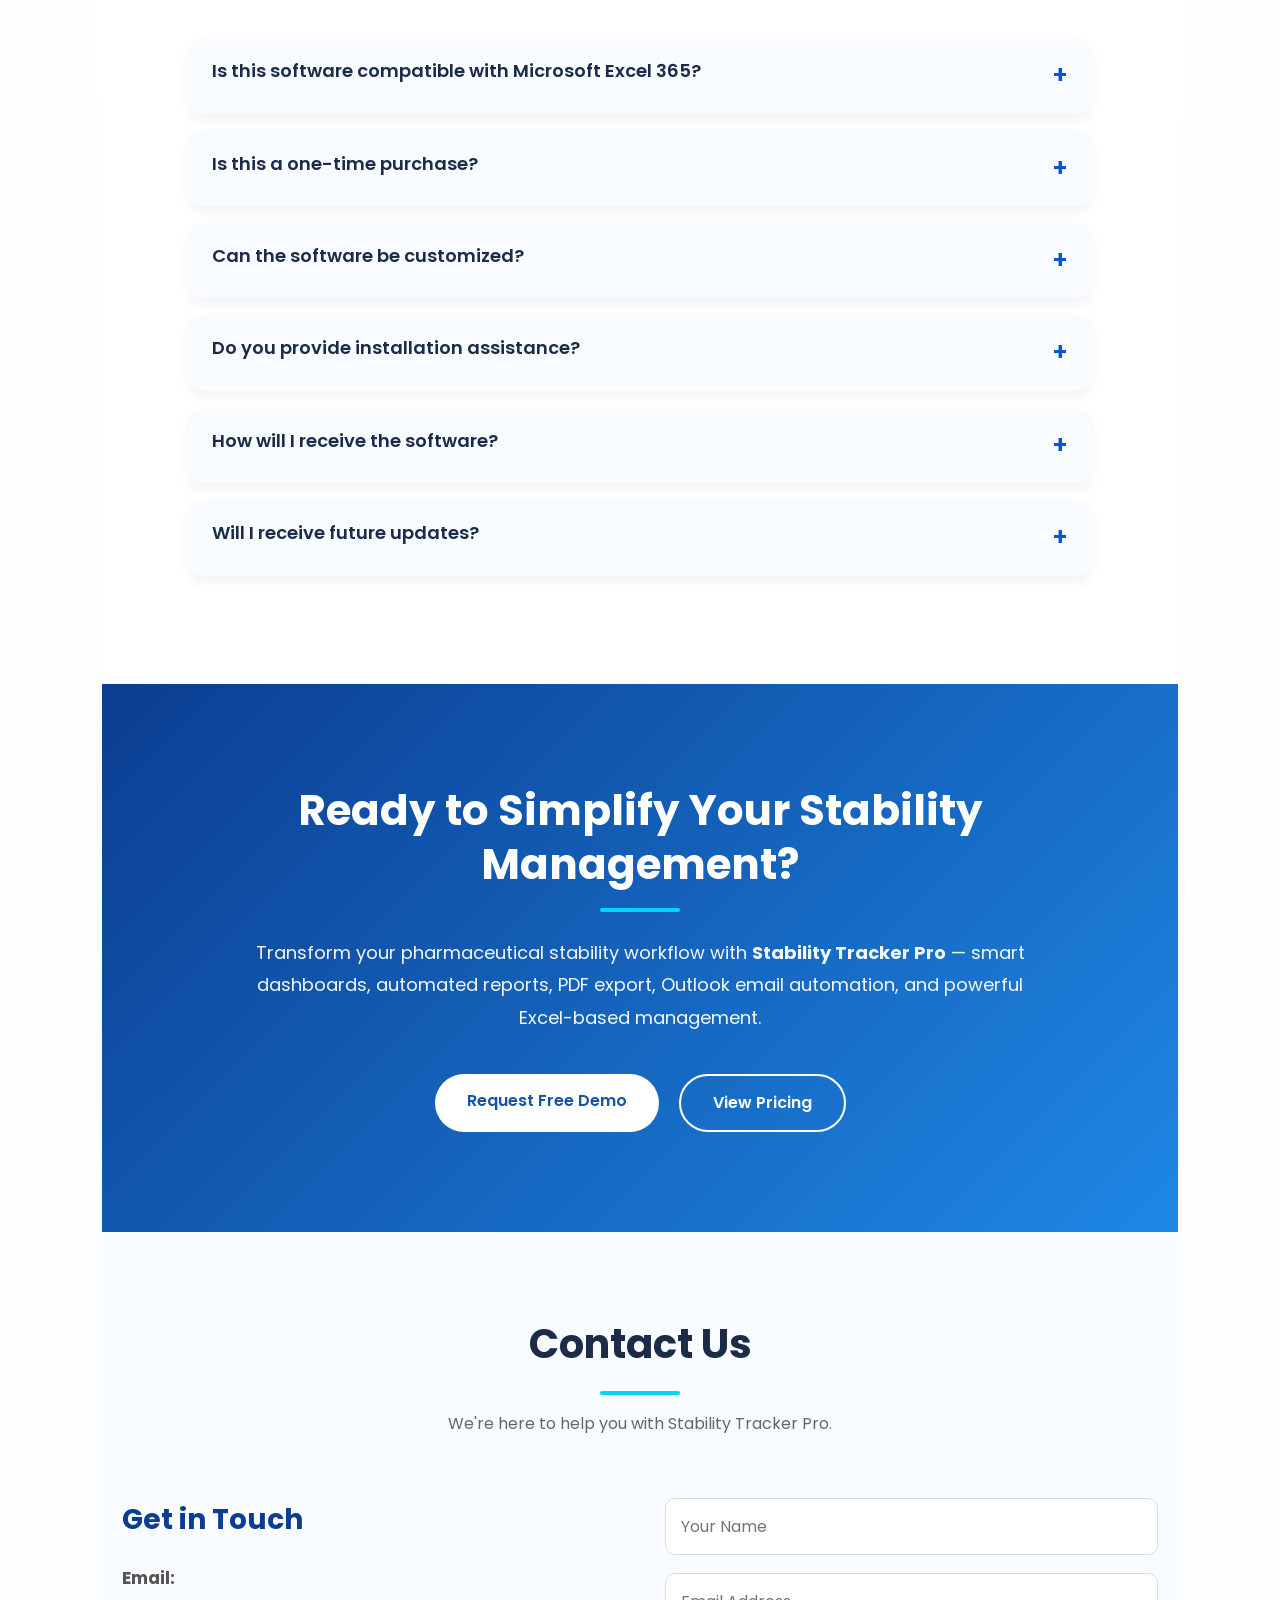
==== commit 2ce9215c: "Add files via upload" ====
--- a/index.html
+++ b/index.html
@@ -310,6 +310,7 @@
 
 </section>
 <!-- Software Gallery Section -->
+
 <section class="software-gallery">
 
     <div class="container">
@@ -320,69 +321,140 @@
             Explore the powerful interface and automation features designed for pharmaceutical stability management.
         </p>
 
-
         <div class="gallery-grid">
 
-
-            <div class="gallery-card">
-                <img src="images/dashboard.png" alt="Stability Dashboard">
-                <h3>📊 Dashboard Overview</h3>
-                <p>
-                    Real-time KPI dashboard for complete stability status monitoring.
-                </p>
-            </div>
-
-
-            <div class="gallery-card">
-                <img src="images/control-centre.png" alt="Control Centre">
-                <h3>⚙️ Control Centre</h3>
-                <p>
-                    Central navigation panel for easy system management.
-                </p>
-            </div>
-
-
-            <div class="gallery-card">
-                <img src="images/insight-hub.png" alt="Smart Insight Hub">
-                <h3>💡 Smart Insight Hub</h3>
-                <p>
-                    Identify pending, overdue and upcoming stability activities quickly.
-                </p>
-            </div>
-
-
-            <div class="gallery-card">
-                <img src="images/monthly-report.png" alt="Monthly Report">
-                <h3>📄 Automated Reports</h3>
-                <p>
-                    Generate professional stability reports with minimum effort.
-                </p>
-            </div>
-
-
-            <div class="gallery-card">
-                <img src="images/sample-overview.png" alt="Sample Overview">
-                <h3>📅 Sample Overview</h3>
-                <p>
-                    Track sample status, analysis progress and due activities.
-                </p>
-            </div>
-
-
-            <div class="gallery-card">
-                <img src="images/backup.png" alt="Auto Backup">
-                <h3>💾 Auto Backup System</h3>
-                <p>
-                    Protect critical stability data with automated backup.
-                </p>
-            </div>
-
-
-        </div>
-
-    </div>
-
-</section>
+            <!-- Dashboard -->
+<div class="gallery-card">
+    <a href="images/previews/dashboard.png" class="gallery-popup">
+        <img src="images/previews/dashboard.png" alt="Dashboard Overview">
+    </a>
+
+    <h3>📊 Dashboard Overview</h3>
+
+    <p>
+        Real-time KPI dashboard for complete stability status monitoring.
+    </p>
+</div>
+
+           <!-- Control Centre -->
+<div class="gallery-card">
+    <a href="images/previews/Control Centre.png" class="gallery-popup">
+        <img src="images/previews/Control Centre.png" alt="Control Centre">
+    </a>
+
+    <h3>⚙️ Control Centre</h3>
+
+    <p>
+        Central navigation panel for easy system management.
+    </p>
+</div>
+
+            <!-- Smart Insight Hub -->
+<div class="gallery-card">
+    <a href="images/previews/smart-insight-hub.png" class="gallery-popup">
+        <img src="images/previews/smart-insight-hub.png" alt="Smart Insight Hub">
+    </a>
+
+    <h3>💡 Smart Insight Hub</h3>
+
+    <p>
+        Identify pending, overdue and upcoming stability activities quickly.
+    </p>
+</div>
+            <!-- Automated Reports -->
+<div class="gallery-card">
+    <a href="images/previews/automated-reports.png" class="gallery-popup">
+        <img src="images/previews/automated-reports.png" alt="Automated Reports">
+    </a>
+
+    <h3>📄 Automated Reports</h3>
+
+    <p>
+        Generate professional stability reports with minimum effort.
+    </p>
+</div>
+
+          <!-- Sample Overview -->
+<div class="gallery-card">
+    <a href="images/previews/sample-overview.png" class="gallery-popup">
+        <img src="images/previews/sample-overview.png" alt="Sample Overview">
+    </a>
+
+    <h3>📅 Sample Overview</h3>
+
+    <p>
+        Track sample status, analysis progress and due activities.
+    </p>
+</div>
+
+<!-- Auto Backup -->
+<div class="gallery-card">
+    <a href="images/previews/auto-backup-system.png" class="gallery-popup">
+        <img src="images/previews/auto-backup-system.png" alt="Auto Backup System">
+    </a>
+
+    <h3>💾 Auto Backup System</h3>
+
+    <p>
+        Protect critical stability data with automated backup.
+    </p>
+</div>
+
+   
+
+</section>
+</section>   <!-- Software Gallery End -->
+
+<!-- Demo Video Section -->
+<section class="demo-video">
+
+    <div class="container">
+
+        <h2><i class="fas fa-play-circle"></i> See Stability Tracker Pro in Action</h2>
+
+        <p>
+            Watch a 3-minute walkthrough to explore dashboards, automation,
+            reports and smart stability management before requesting a live demo.
+        </p>
+
+        <div class="video-thumbnail" id="openVideo">
+
+            <img src="images/demo-thumbnail.jpg" alt="Stability Tracker Pro Demo">
+
+            <div class="play-button">
+                <i class="fas fa-play"></i>
+            </div>
+
+        </div>
+
+    </div>
+
+</section>
+
+<!-- Video Popup -->
+
+<div id="videoPopup" class="video-popup">
+
+    <div class="video-popup-content">
+
+        <span class="close-video">&times;</span>
+
+        <iframe
+            id="youtubeVideo"
+            src=""
+            title="Stability Tracker Pro Demo"
+            frameborder="0"
+            allow="autoplay; encrypted-media"
+            allowfullscreen>
+        </iframe>
+
+    </div>
+
+</div>
+
+<!-- Business Impact -->
+
+<section class="business-impact">
 <!-- Business Impact Section -->
 <section class="impact">
     <div class="container">
@@ -1118,35 +1190,38 @@
 
             </div>
 
-            <!-- Contact Form -->
-            <div class="contact-form">
-
-                <form action="https://formsubmit.co/pharmaexcelsolutions@gmail.com" method="POST">
-
-    <input type="text" name="name" placeholder="Your Name" required>
-
-    <input type="email" name="email" placeholder="Email Address" required>
-
-    <input type="text" name="company" placeholder="Company Name">
-
-    <textarea name="message" placeholder="Your Message" rows="5"></textarea>
-
-    <input type="hidden" name="_subject" value="Stability Tracker Pro Demo Request">
-
-    <input type="hidden" name="_captcha" value="false">
-
-    <button type="submit" class="btn">
-        Request Free Demo
-    </button>
-
-</form>
-               
-            </div>
-
-        </div>
-
-    </div>
-
+          <!-- Contact Form -->
+<div class="contact-form">
+
+    <form action="https://formsubmit.co/pharmaexcelsolutions@gmail.com" method="POST">
+
+        <input type="text" name="name" placeholder="Your Name" required>
+
+        <input type="email" name="email" placeholder="Email Address" required>
+
+        <input type="tel" name="phone" placeholder="Phone Number (e.g. +91 9876543210)" required>
+
+        <input type="text" name="company" placeholder="Company Name">
+
+        <input type="text" name="designation" placeholder="Job Title (Optional)">
+
+        <input type="text" name="country" placeholder="Country">
+
+        <textarea name="message" placeholder="Tell us about your requirements..." rows="5" required></textarea>
+
+        <input type="hidden" name="_subject" value="Stability Tracker Pro Demo Request">
+
+        <input type="hidden" name="_captcha" value="false">
+
+        <input type="hidden" name="_template" value="table">
+
+        <button type="submit" class="btn">
+            🚀 Request Free Demo
+        </button>
+
+    </form>
+
+</div>
 </section>
 
 
--- a/style.css
+++ b/style.css
@@ -2338,4 +2338,196 @@
 
 .hero-right img:hover{
     transform:translateY(-8px) scale(1.02);
+}
+/* ===========================================
+   SOFTWARE GALLERY LIGHTBOX
+=========================================== */
+
+.gallery-popup {
+    display: block;
+    cursor: pointer;
+}
+
+.gallery-popup img {
+    width: 100%;
+    display: block;
+    border-radius: 12px;
+    transition: transform 0.3s ease, box-shadow 0.3s ease;
+}
+
+.gallery-popup:hover img {
+    transform: scale(1.03);
+    box-shadow: 0 10px 25px rgba(0,0,0,0.25);
+}
+
+.lightbox {
+    display: none;
+    position: fixed;
+    z-index: 99999;
+    left: 0;
+    top: 0;
+    width: 100%;
+    height: 100%;
+    background: rgba(0,0,0,0.92);
+    justify-content: center;
+    align-items: center;
+    padding: 20px;
+}
+
+.lightbox img {
+    max-width: 95%;
+    max-height: 90%;
+    border-radius: 12px;
+    box-shadow: 0 15px 40px rgba(0,0,0,.5);
+    animation: zoomIn .25s ease;
+}
+
+.lightbox-close {
+    position: absolute;
+    top: 20px;
+    right: 35px;
+    font-size: 45px;
+    color: #fff;
+    cursor: pointer;
+    font-weight: bold;
+    transition: .3s;
+}
+
+.lightbox-close:hover {
+    color: #0ea5e9;
+}
+
+@keyframes zoomIn {
+    from {
+        transform: scale(.8);
+        opacity: 0;
+    }
+    to {
+        transform: scale(1);
+        opacity: 1;
+    }
+}
+.demo-video h2 i {
+    color: #FF0000;
+    font-size: 28px;   /* 24px, 26px ya 30px bhi rakh sakte hain */
+    margin-right: 10px;
+    vertical-align: middle;
+}
+/* Demo Video Heading Icon */
+
+.demo-video h2 i{
+    color:#2563eb;
+    font-size:26px;
+    margin-right:10px;
+    vertical-align:middle;
+}
+/* ==========================
+   DEMO VIDEO PREMIUM CARD
+========================== */
+
+.demo-video {
+    text-align: center;
+    padding: 50px 0;
+}
+
+.demo-video h2 {
+    font-size: 32px;
+    margin-bottom: 15px;
+}
+
+.demo-video h2 i {
+    color: #2563eb;
+    font-size: 28px;
+    margin-right: 10px;
+}
+
+.demo-video p {
+    max-width: 750px;
+    margin: 0 auto 30px;
+    color: #666;
+    line-height: 1.6;
+}
+
+
+/* Video Thumbnail */
+
+.video-thumbnail {
+    position: relative;
+    max-width: 900px;
+    margin: auto;
+    cursor: pointer;
+    border-radius: 15px;
+    overflow: hidden;
+    box-shadow: 0 10px 30px rgba(0,0,0,0.15);
+}
+
+.video-thumbnail img {
+    width: 100%;
+    display: block;
+    transition: transform .3s ease;
+}
+
+.video-thumbnail:hover img {
+    transform: scale(1.03);
+}
+
+
+/* Play Button */
+
+.play-button {
+    position: absolute;
+    top: 50%;
+    left: 50%;
+    transform: translate(-50%, -50%);
+    
+    width: 70px;
+    height: 70px;
+    background: #ef4444;
+    color: white;
+    border-radius: 50%;
+    
+    display: flex;
+    align-items: center;
+    justify-content: center;
+    
+    font-size: 28px;
+}
+
+
+/* Video Popup */
+
+.video-popup {
+    display: none;
+    position: fixed;
+    z-index: 99999;
+    inset: 0;
+    background: rgba(0,0,0,0.85);
+    justify-content: center;
+    align-items: center;
+    padding: 20px;
+}
+
+
+.video-popup-content {
+    width: 90%;
+    max-width: 900px;
+    position: relative;
+}
+
+
+.video-popup iframe {
+    width: 100%;
+    height: 500px;
+    border-radius: 12px;
+}
+
+
+.close-video {
+    position: absolute;
+    right: -10px;
+    top: -45px;
+    
+    color: white;
+    font-size: 40px;
+    cursor: pointer;
 }
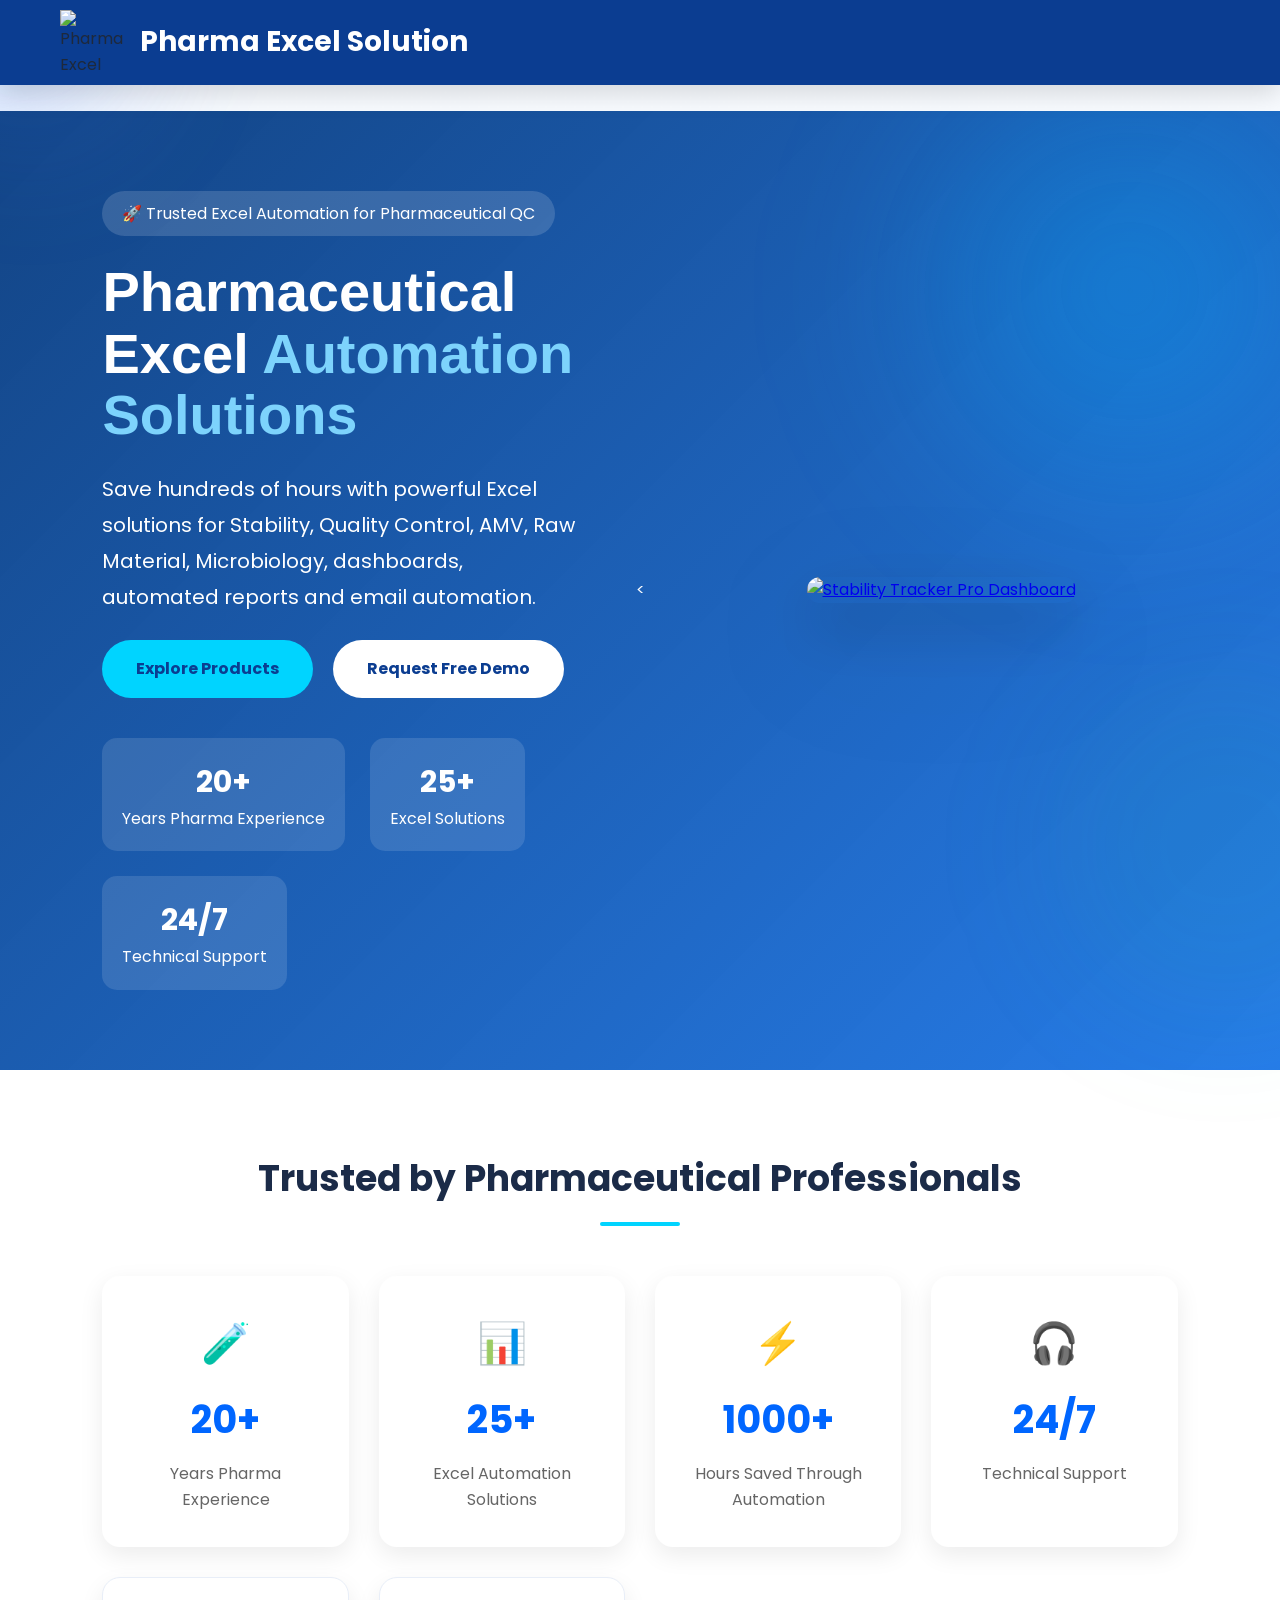
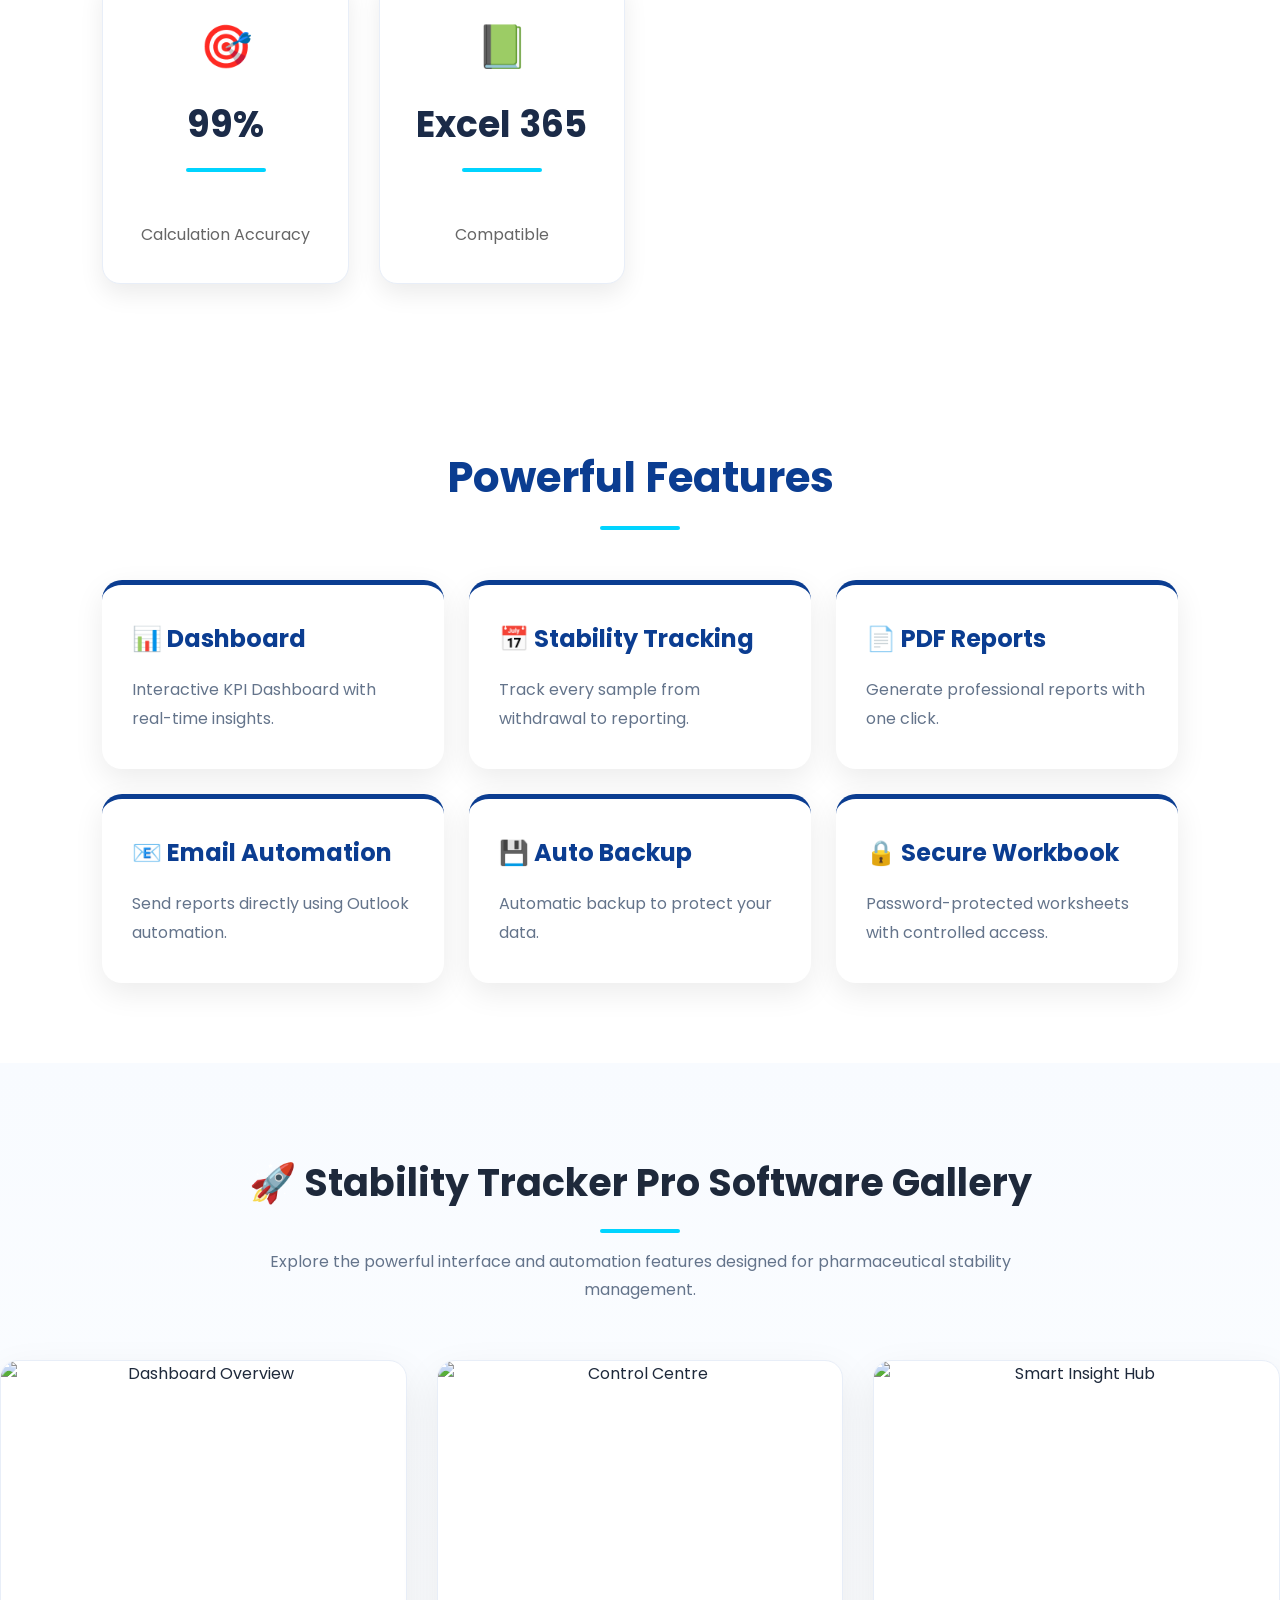
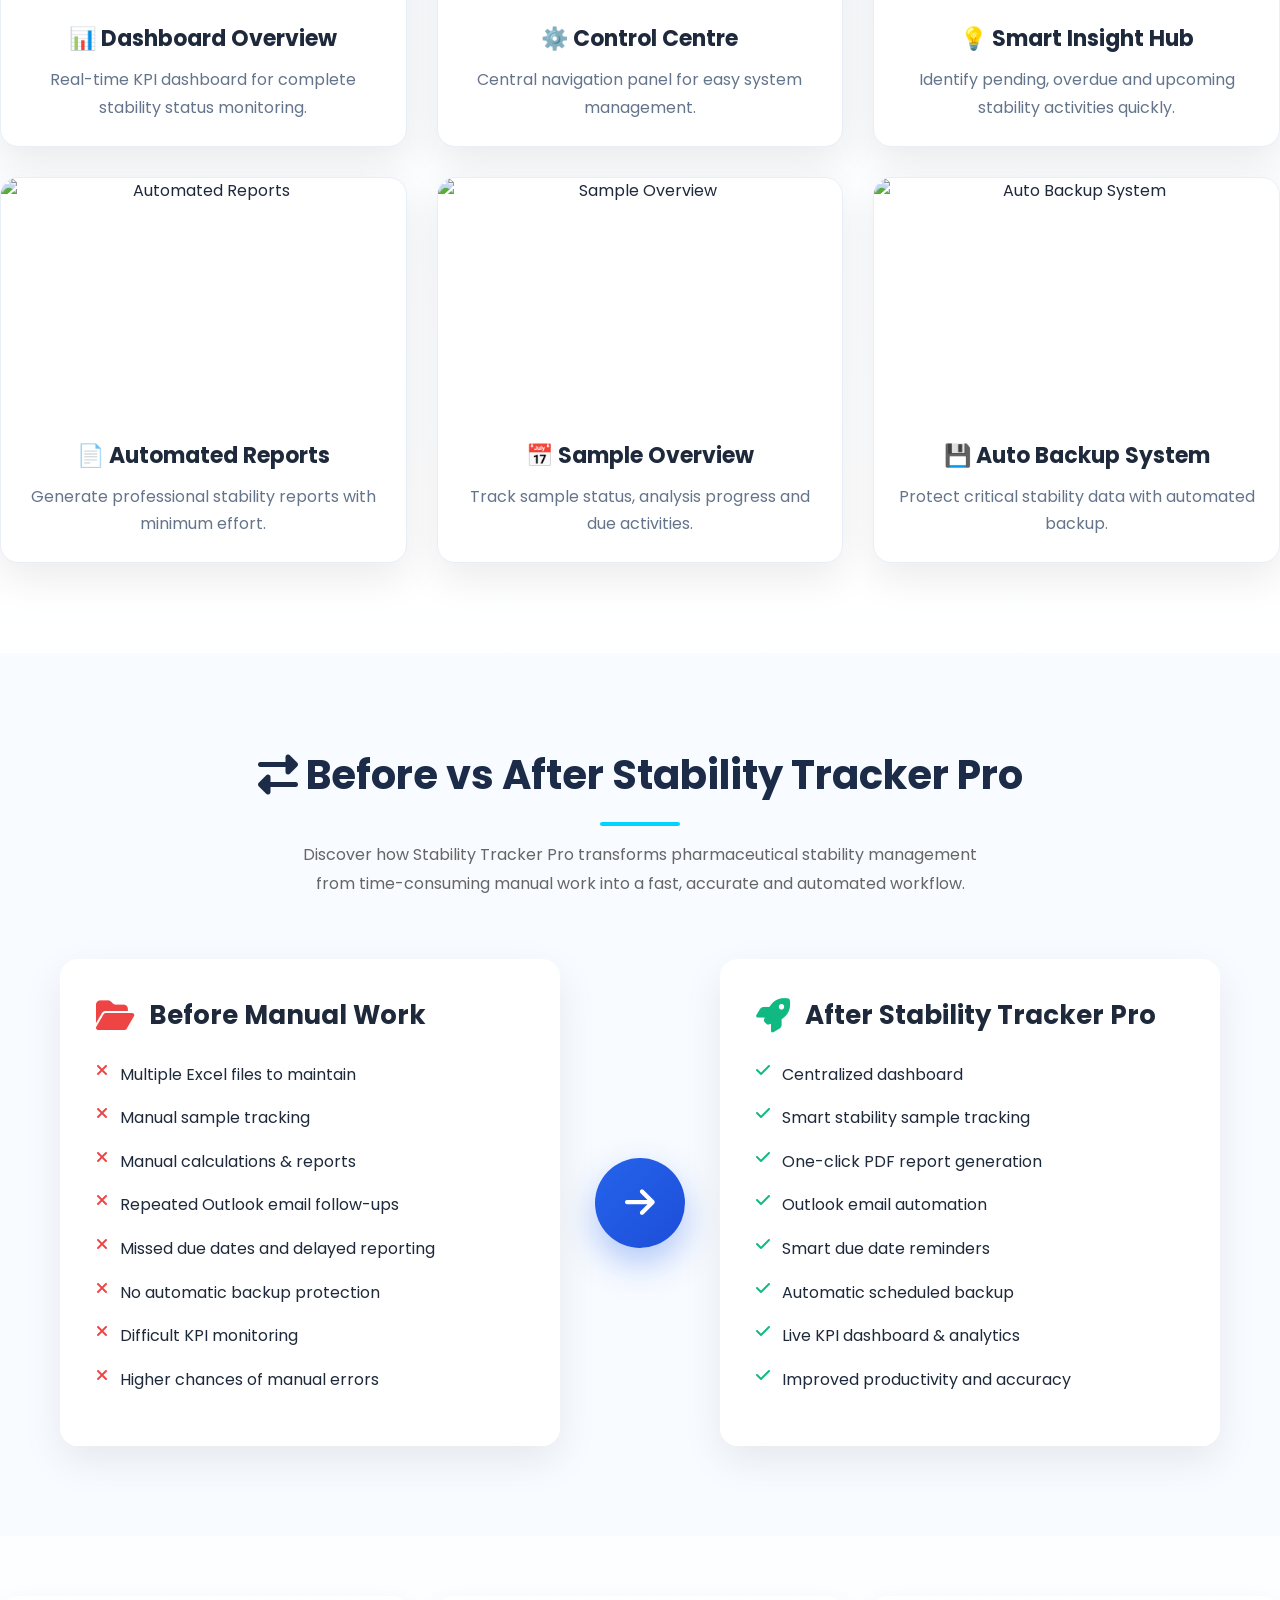
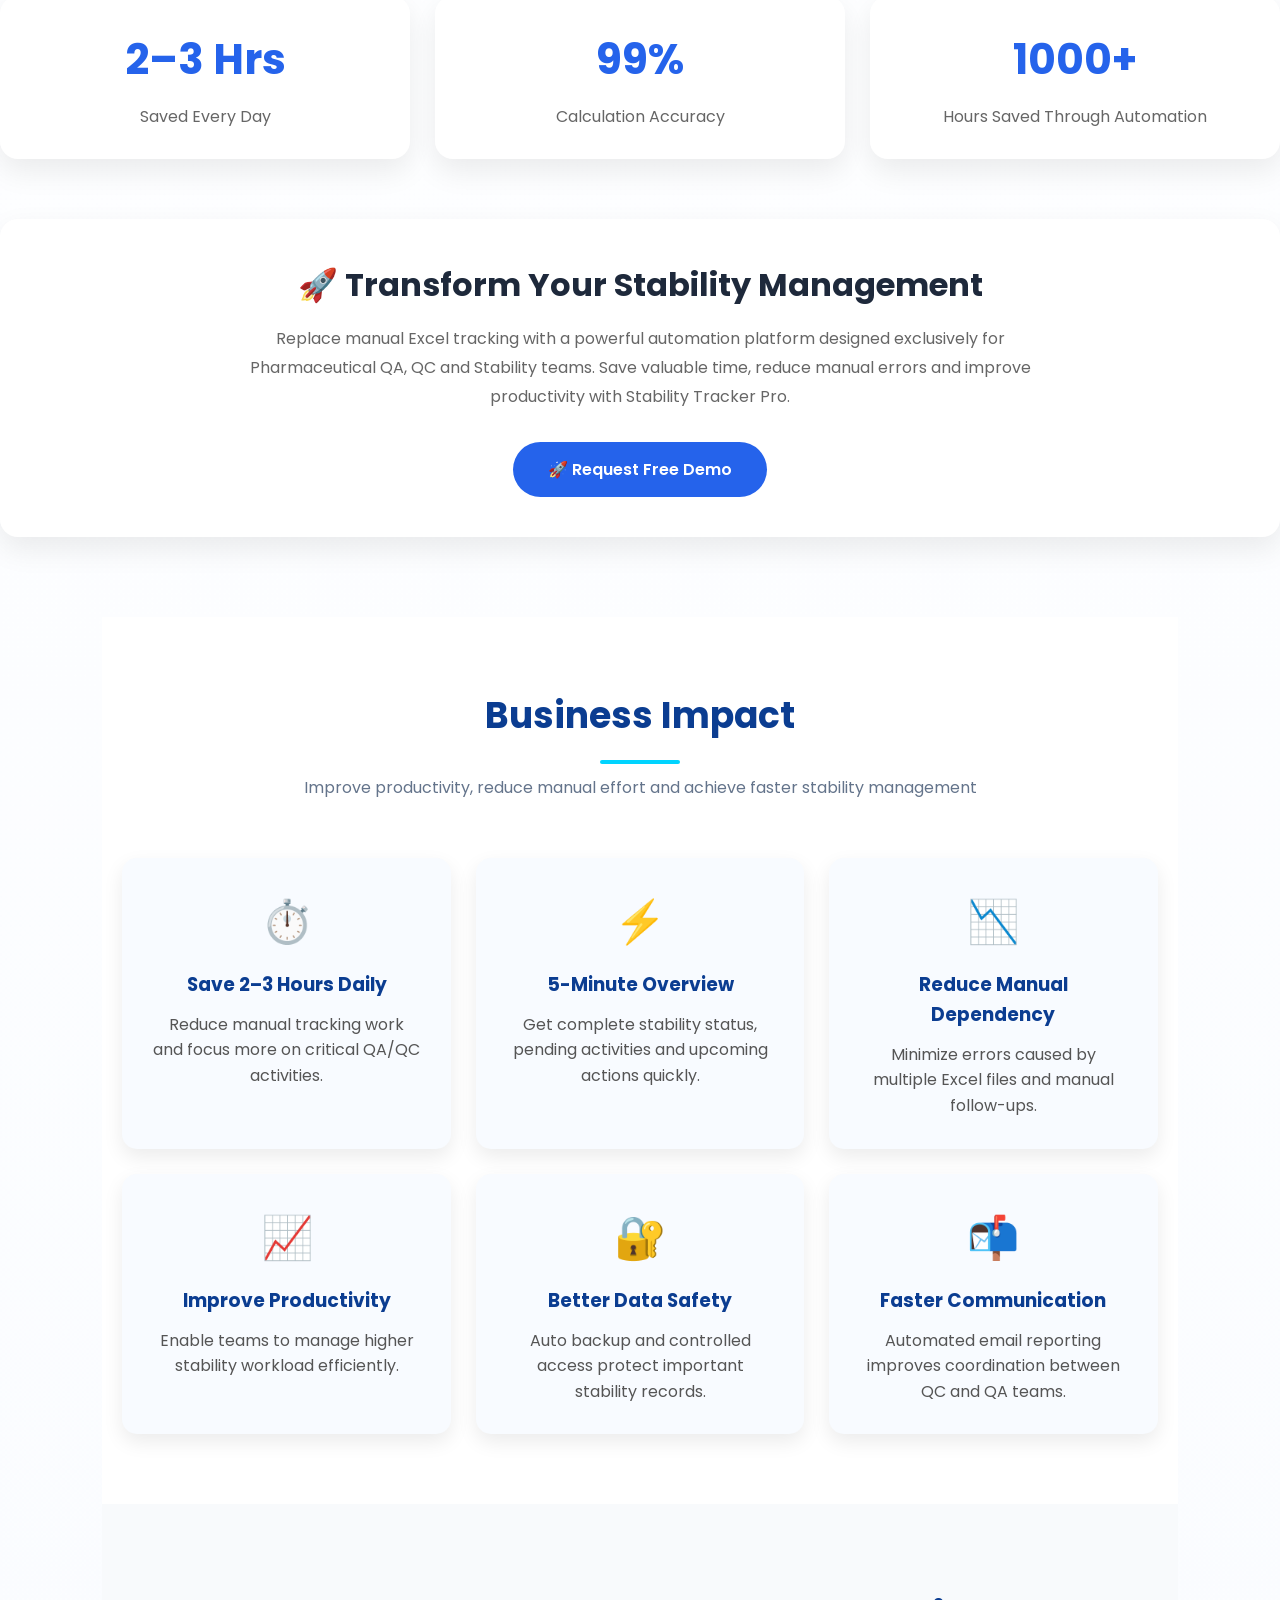
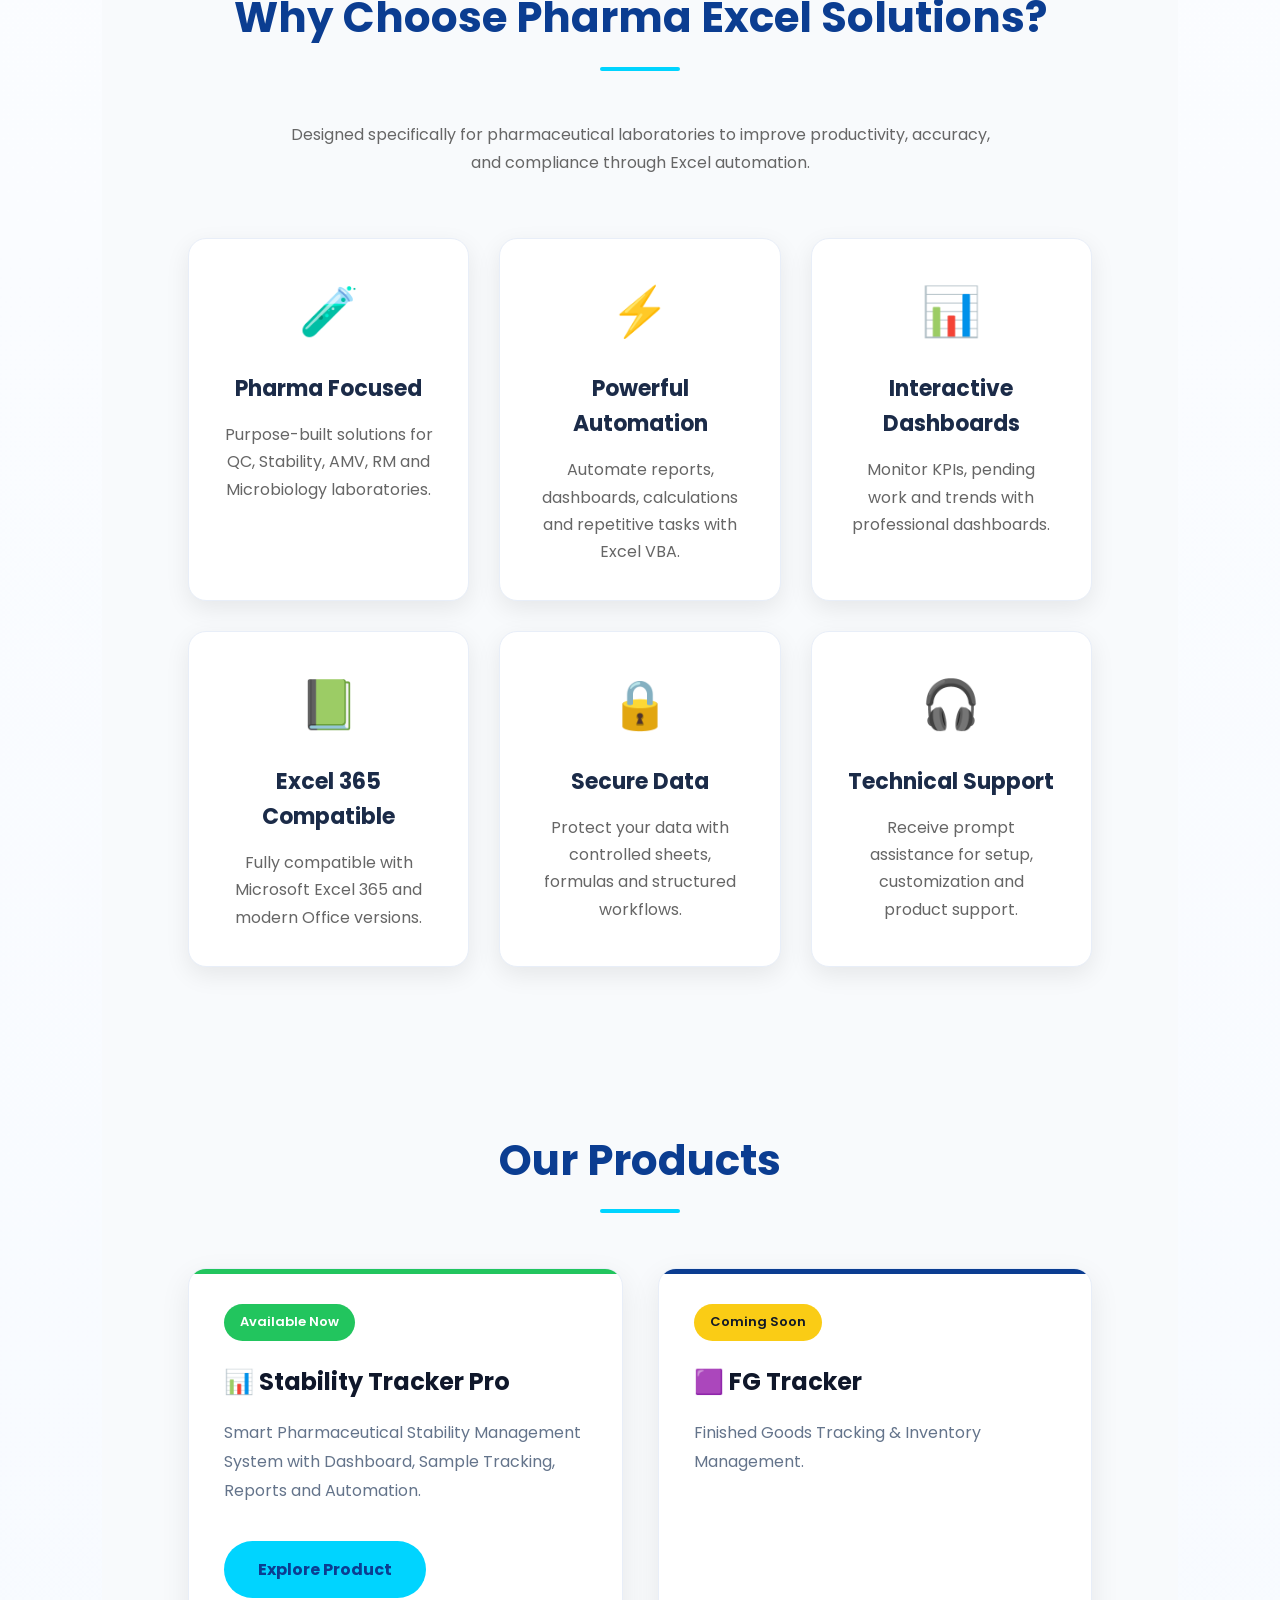
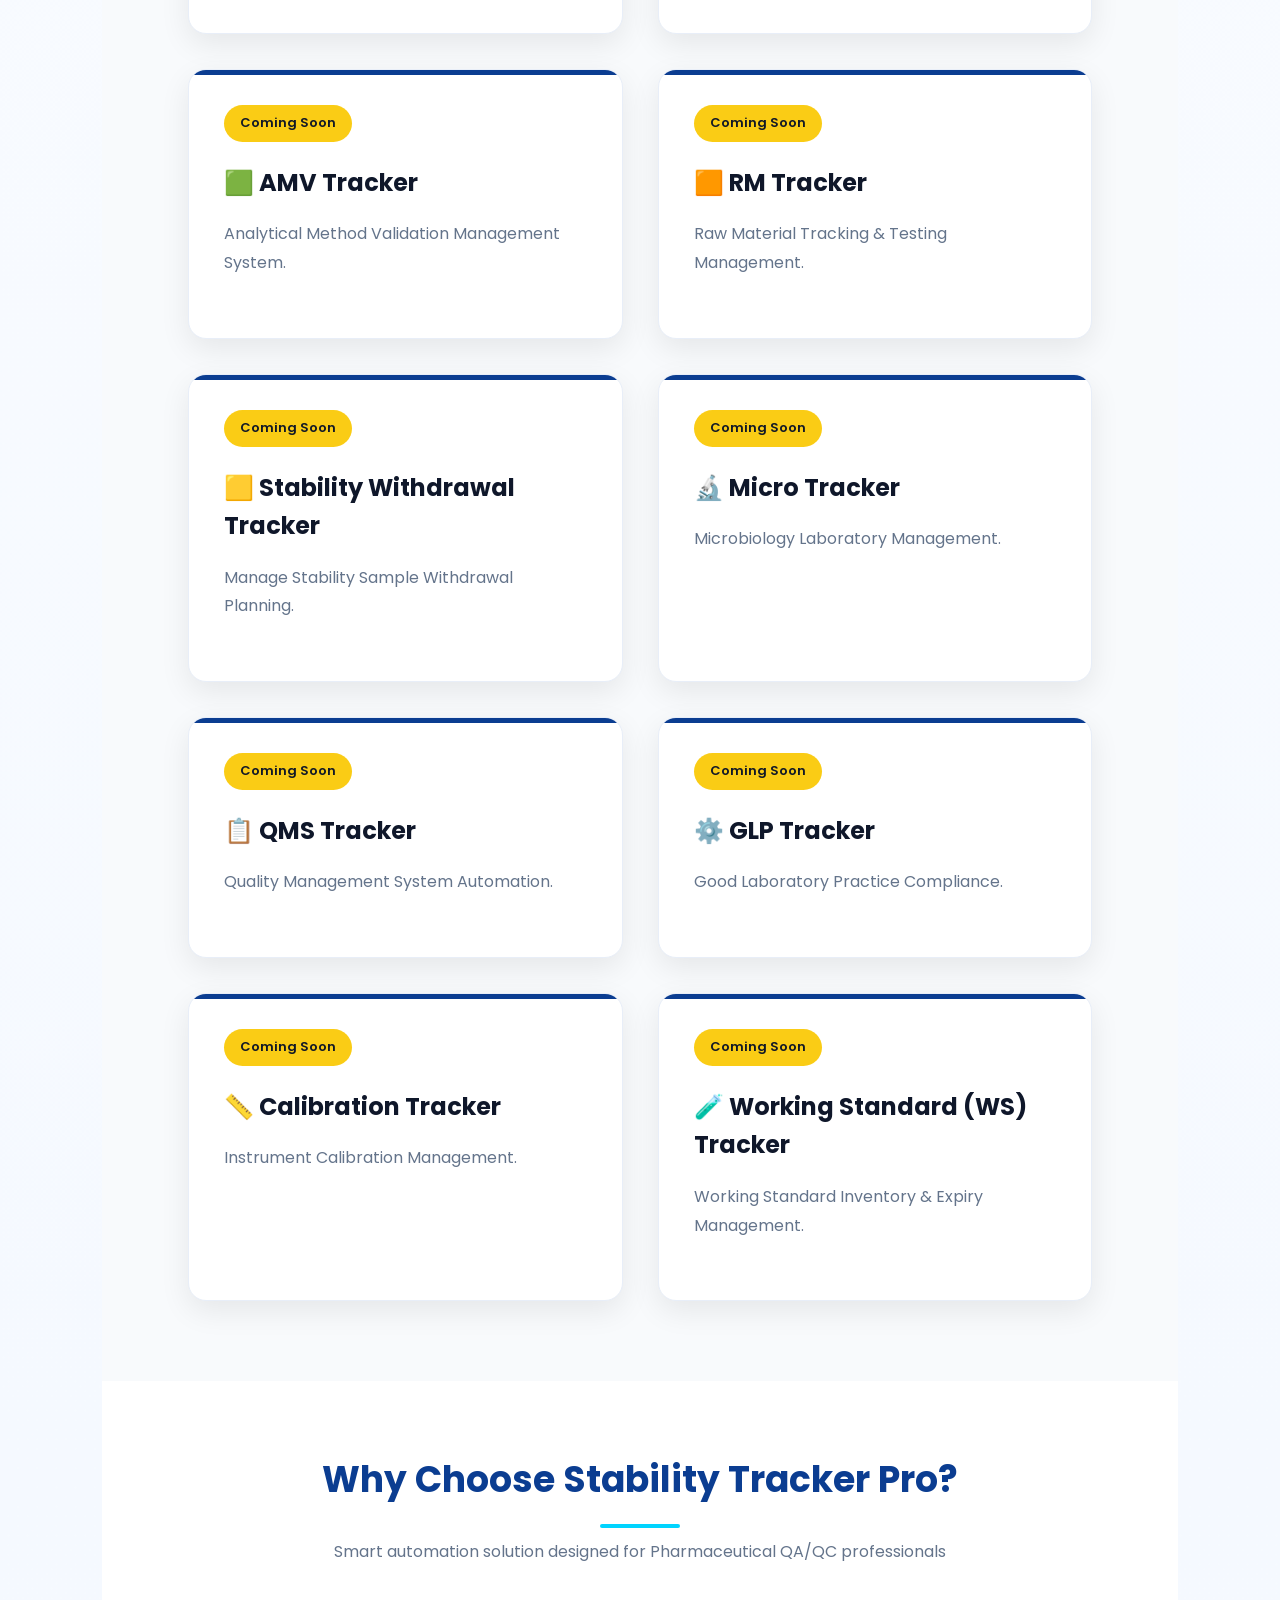
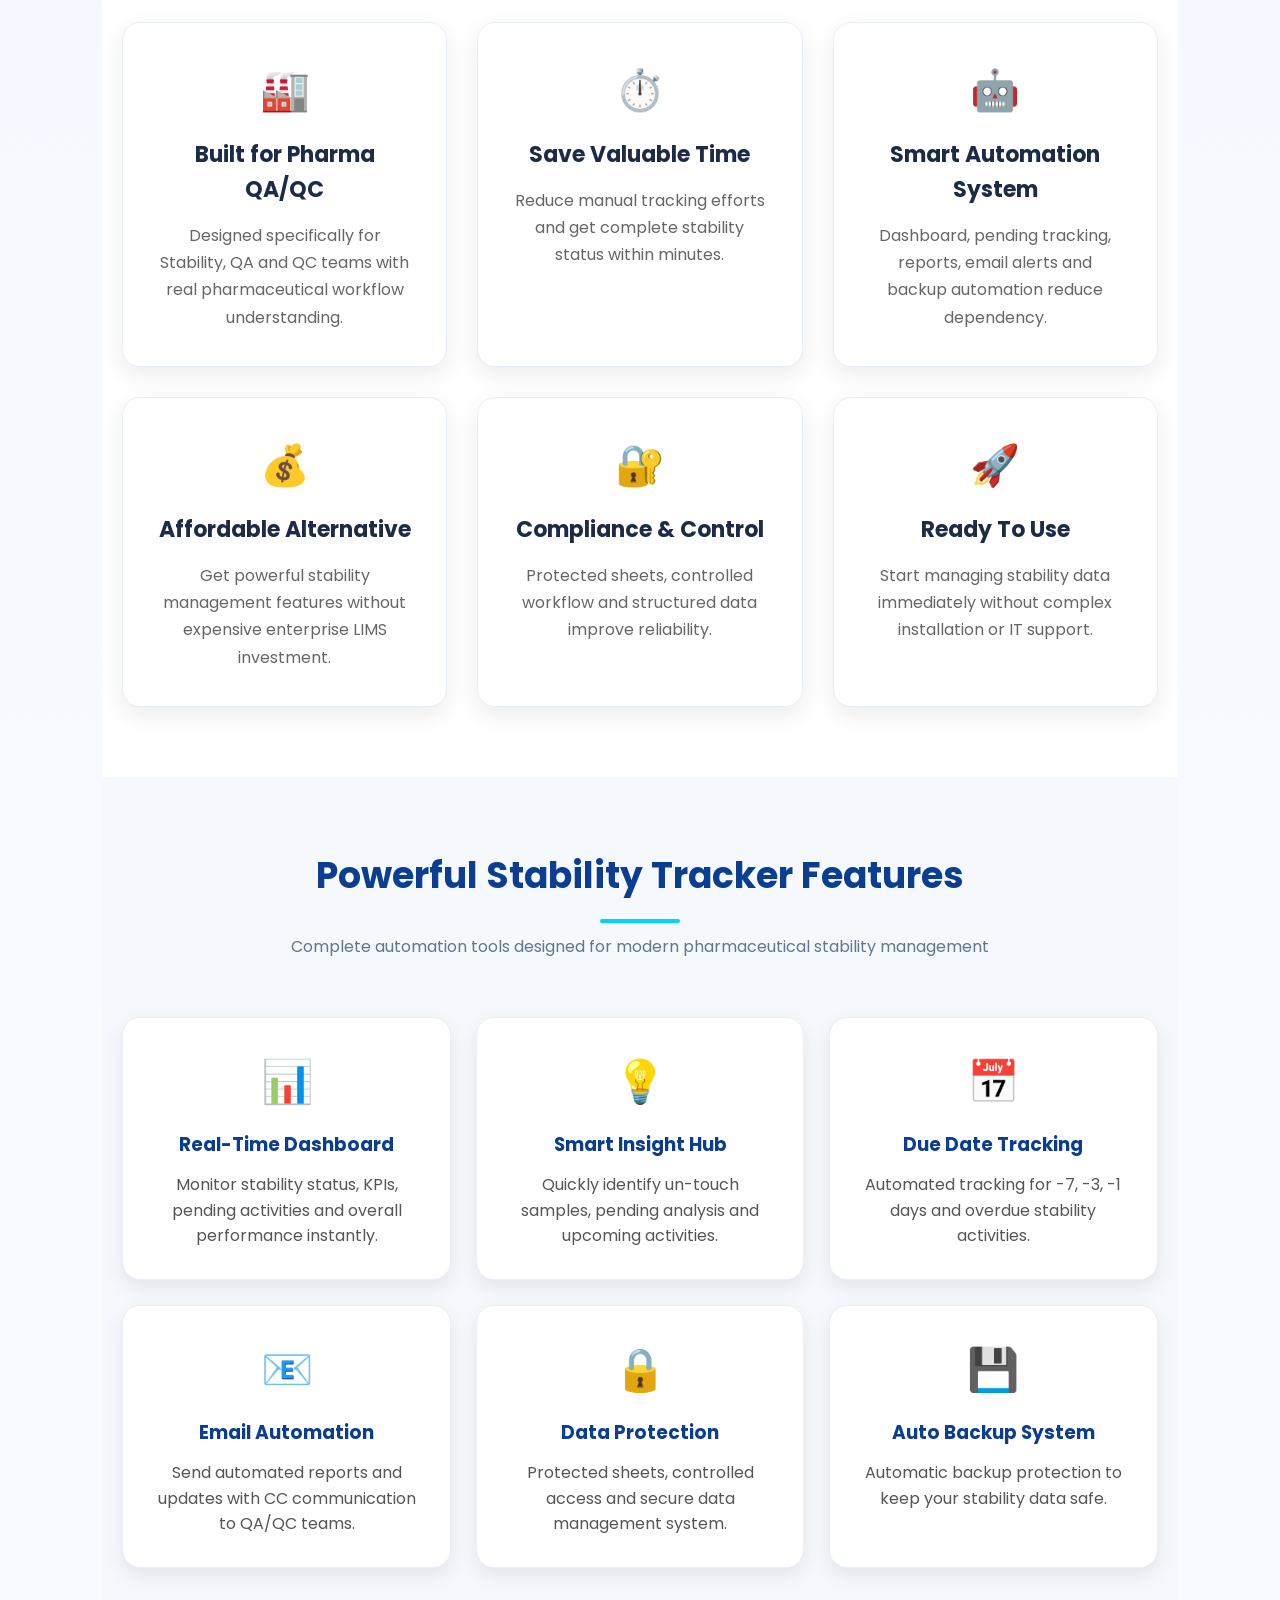
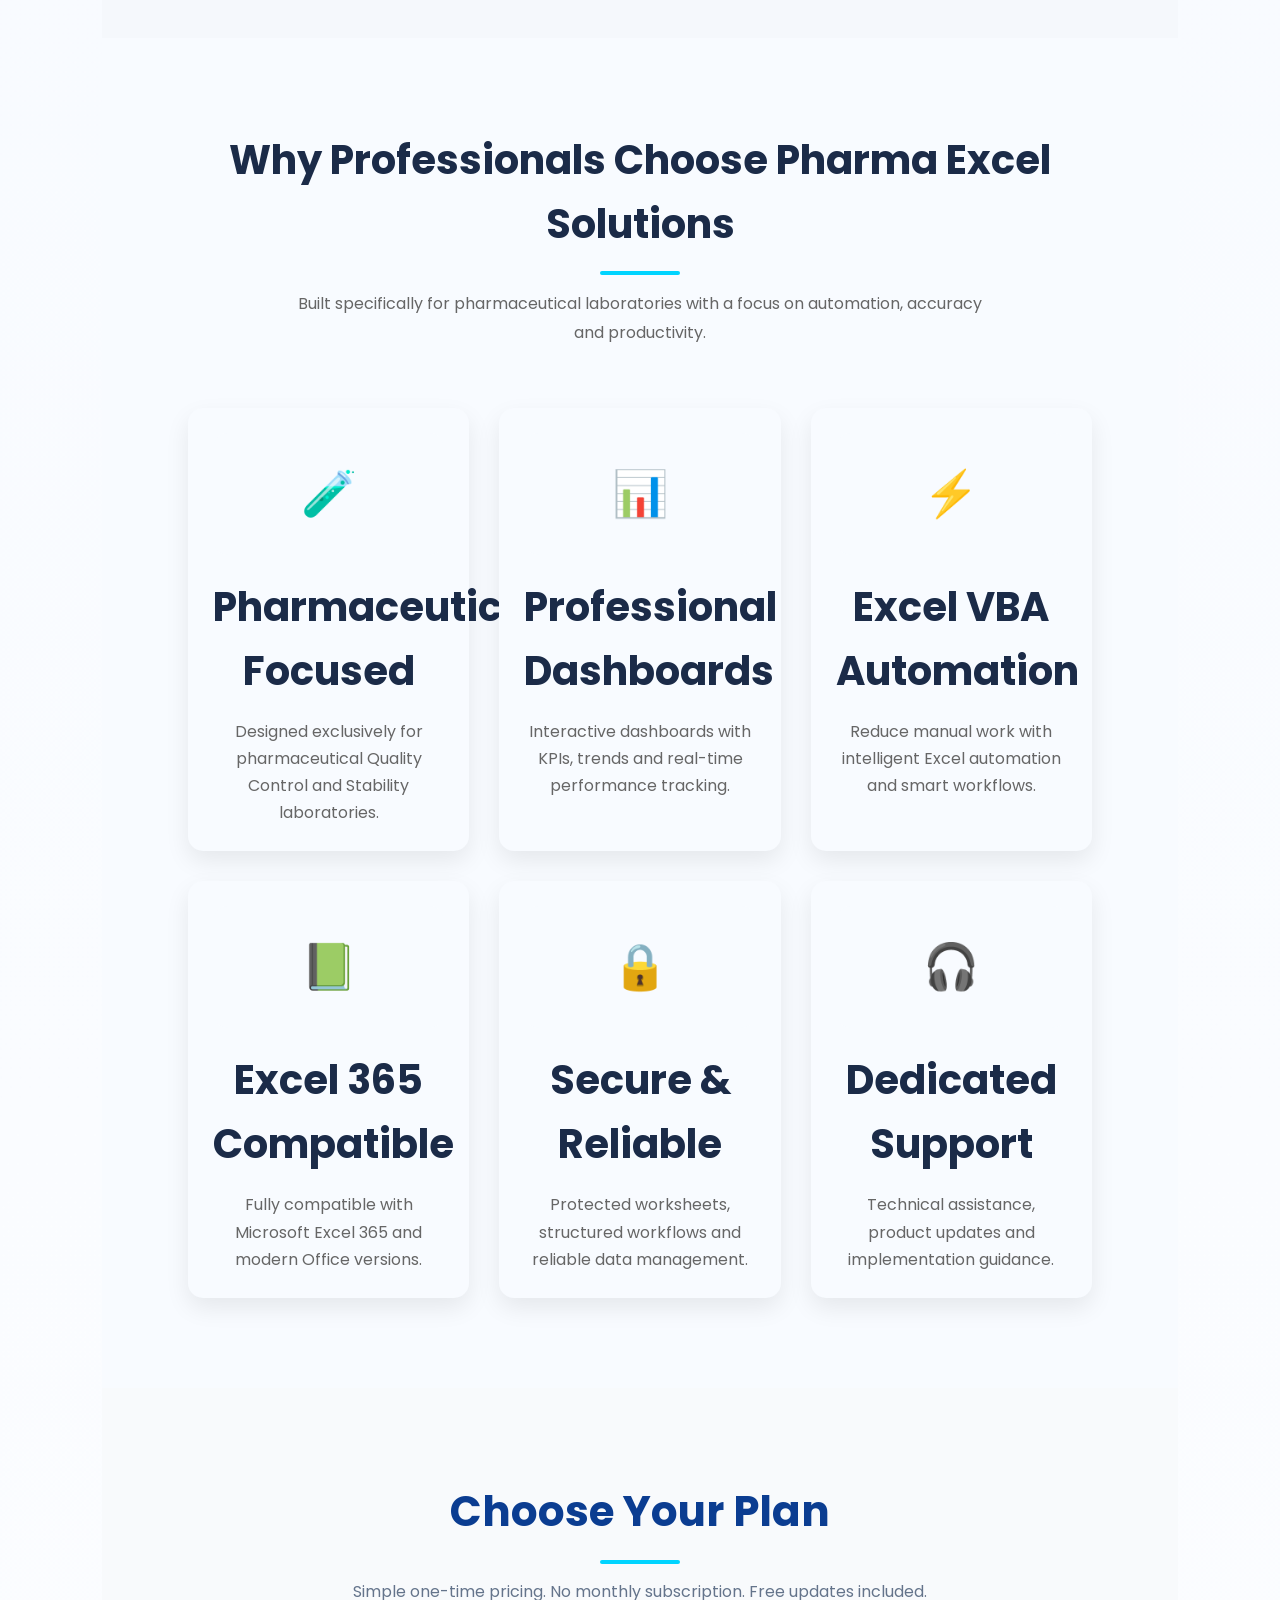
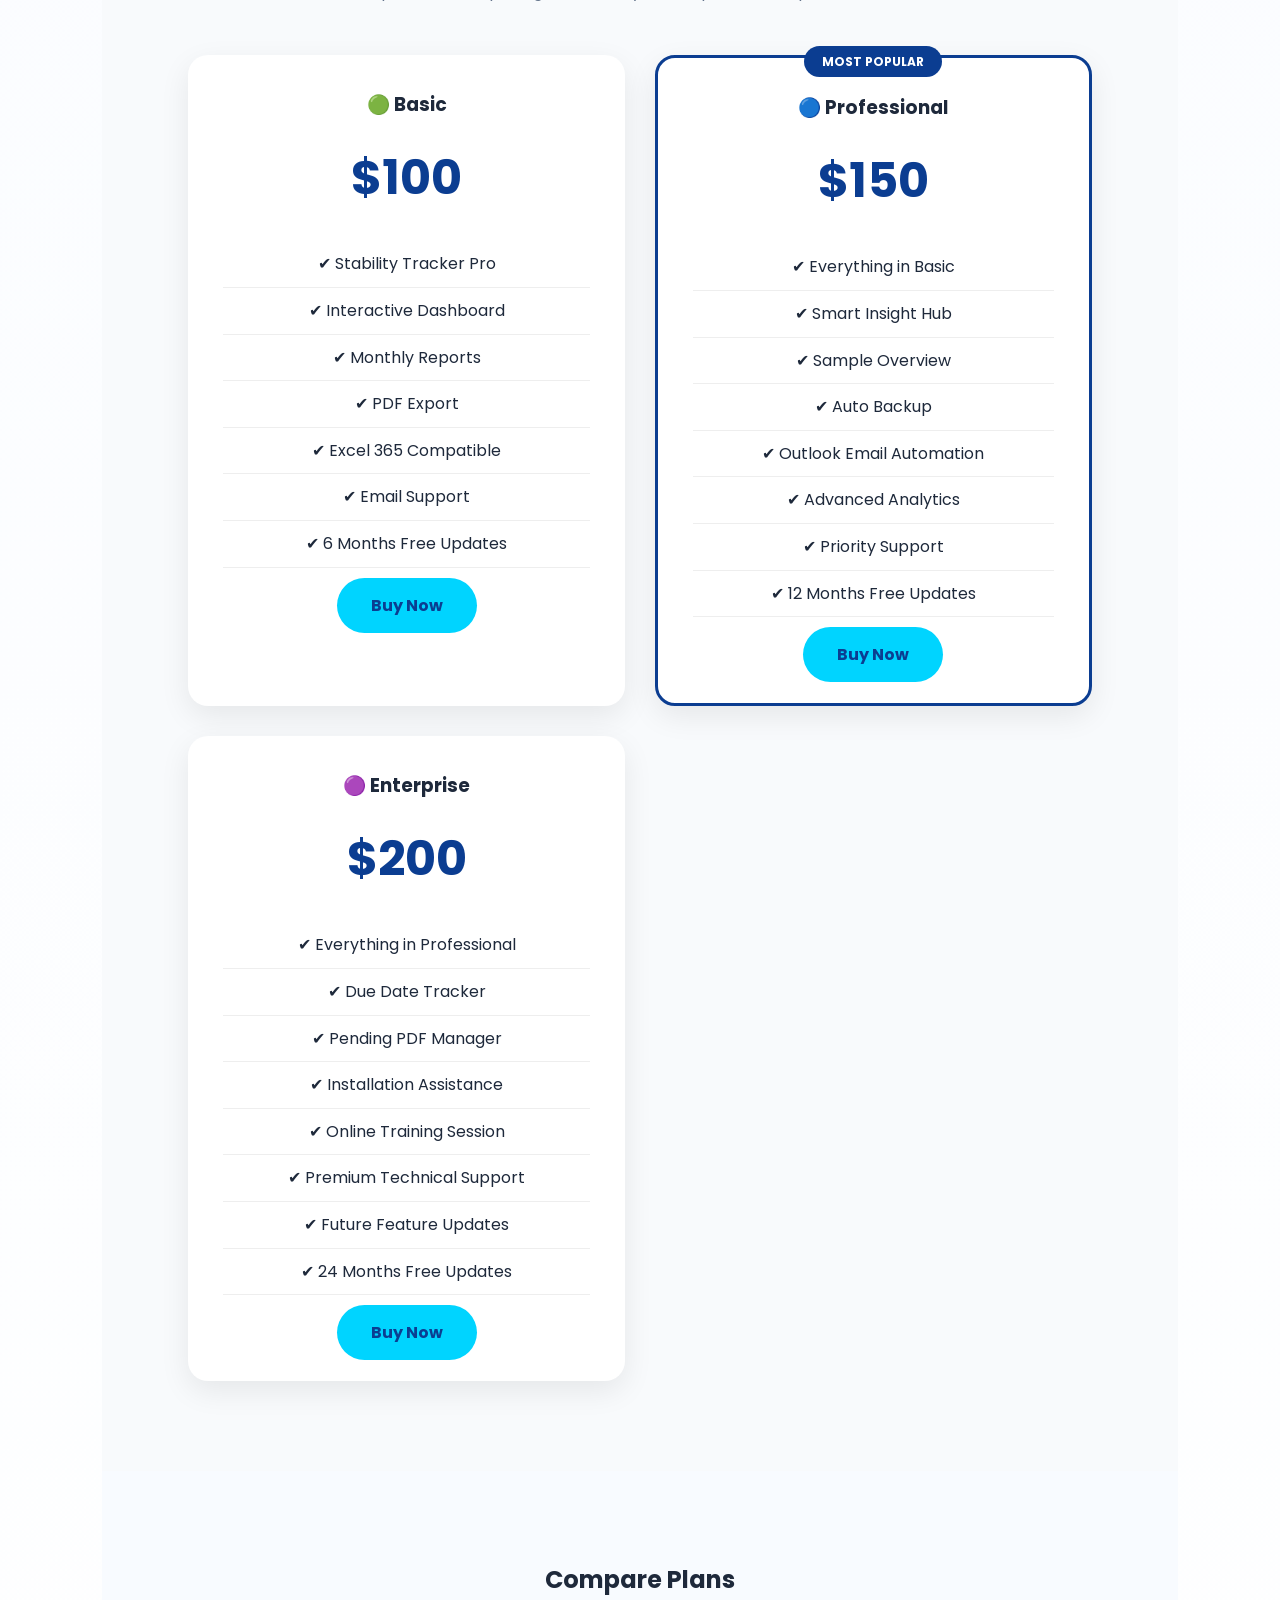
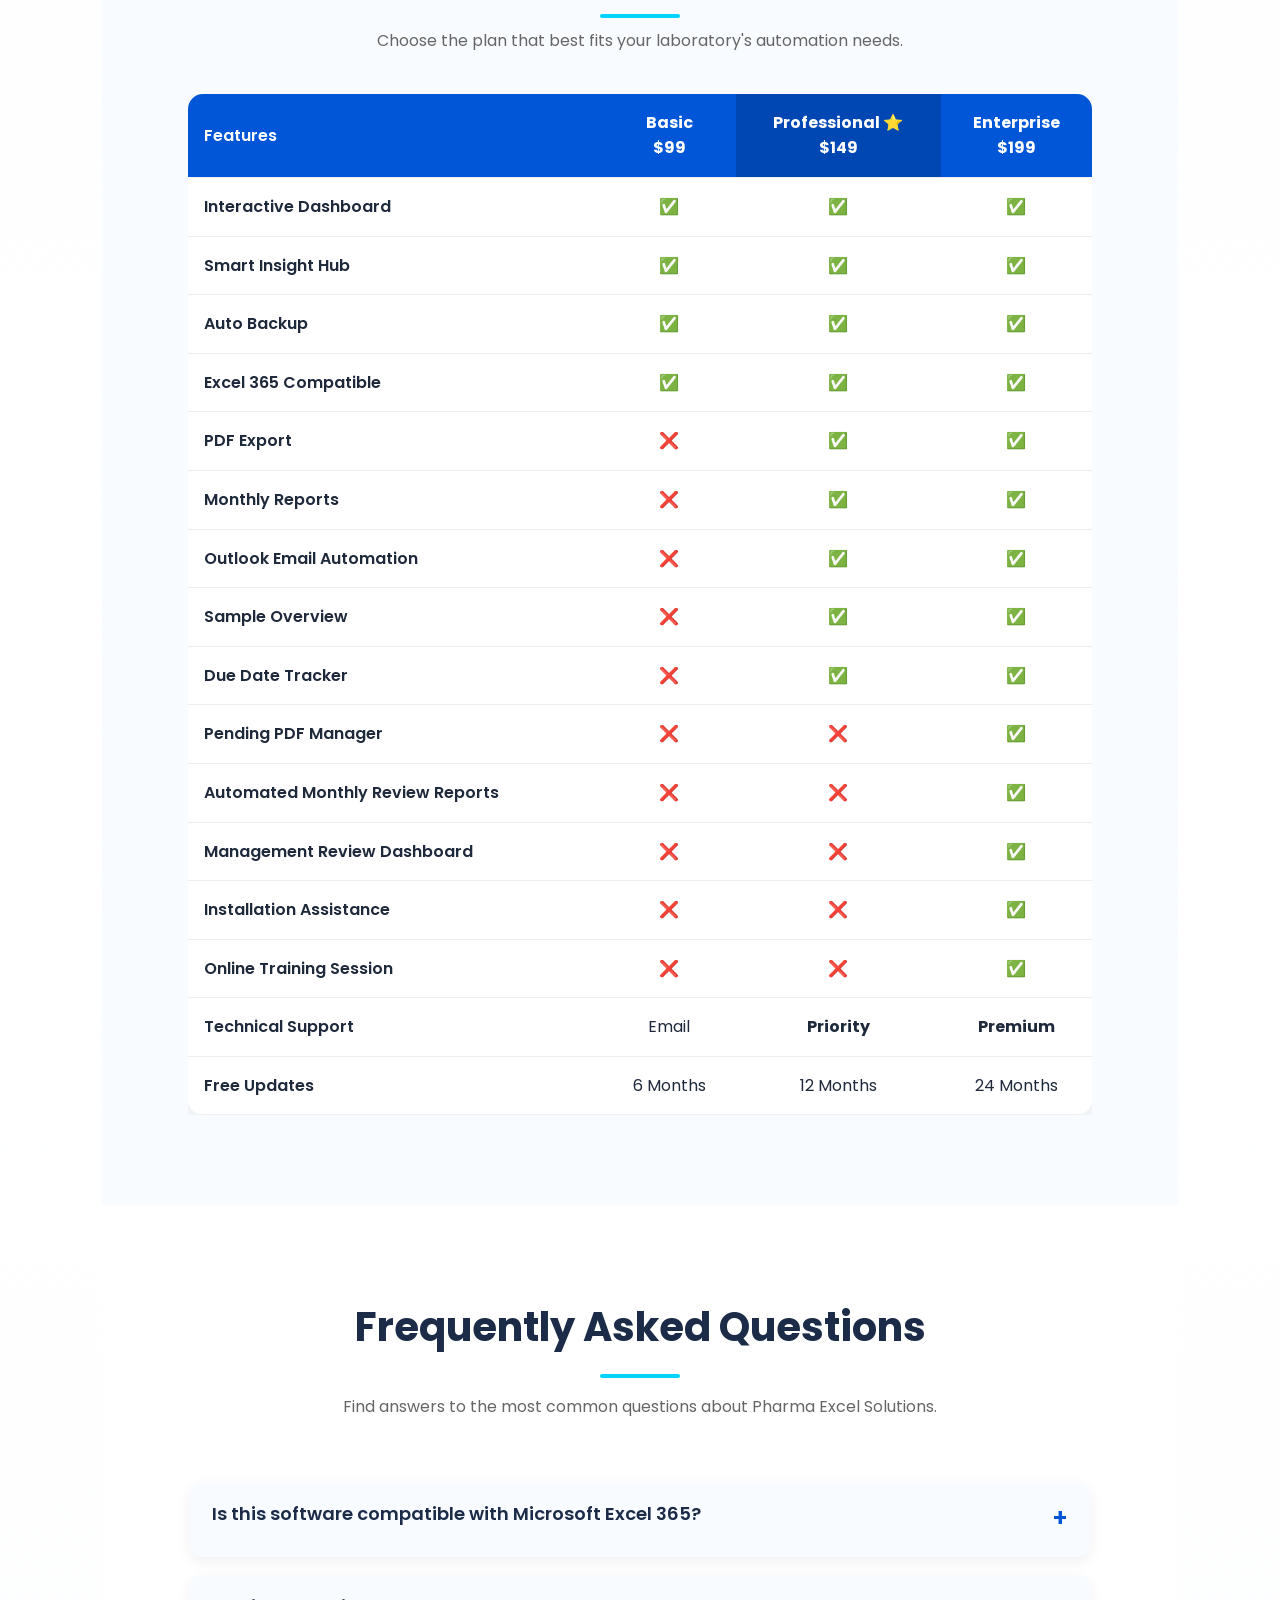
==== commit 55b67c83: "Add files via upload" ====
--- a/index.html
+++ b/index.html
@@ -309,9 +309,11 @@
     </div>
 
 </section>
-<!-- Software Gallery Section -->
-
-<section class="software-gallery">
+<!-- ==========================================
+     SOFTWARE GALLERY
+========================================== -->
+
+<section class="software-gallery" id="gallery">
 
     <div class="container">
 
@@ -324,133 +326,248 @@
         <div class="gallery-grid">
 
             <!-- Dashboard -->
-<div class="gallery-card">
-    <a href="images/previews/dashboard.png" class="gallery-popup">
-        <img src="images/previews/dashboard.png" alt="Dashboard Overview">
-    </a>
-
-    <h3>📊 Dashboard Overview</h3>
-
-    <p>
-        Real-time KPI dashboard for complete stability status monitoring.
-    </p>
+            <div class="gallery-card">
+                <img src="images/previews/dashboard.png"
+                     alt="Dashboard Overview"
+                     class="gallery-img">
+
+                <h3>📊 Dashboard Overview</h3>
+
+                <p>Real-time KPI dashboard for complete stability status monitoring.</p>
+            </div>
+
+            <!-- Control Centre -->
+            <div class="gallery-card">
+                <img src="images/previews/Control Centre.png"
+                     alt="Control Centre"
+                     class="gallery-img">
+
+                <h3>⚙️ Control Centre</h3>
+
+                <p>Central navigation panel for easy system management.</p>
+            </div>
+
+            <!-- Smart Insight Hub -->
+            <div class="gallery-card">
+                <img src="images/previews/smart-insight-hub.png"
+                     alt="Smart Insight Hub"
+                     class="gallery-img">
+
+                <h3>💡 Smart Insight Hub</h3>
+
+                <p>Identify pending, overdue and upcoming stability activities quickly.</p>
+            </div>
+
+            <!-- Automated Reports -->
+            <div class="gallery-card">
+                <img src="images/previews/automated-reports.png"
+                     alt="Automated Reports"
+                     class="gallery-img">
+
+                <h3>📄 Automated Reports</h3>
+
+                <p>Generate professional stability reports with minimum effort.</p>
+            </div>
+
+            <!-- Sample Overview -->
+            <div class="gallery-card">
+                <img src="images/previews/sample-overview.png"
+                     alt="Sample Overview"
+                     class="gallery-img">
+
+                <h3>📅 Sample Overview</h3>
+
+                <p>Track sample status, analysis progress and due activities.</p>
+            </div>
+
+            <!-- Auto Backup -->
+            <div class="gallery-card">
+                <img src="images/previews/auto-backup-system.png"
+                     alt="Auto Backup System"
+                     class="gallery-img">
+
+                <h3>💾 Auto Backup System</h3>
+
+                <p>Protect critical stability data with automated backup.</p>
+            </div>
+
+        </div>
+
+    </div>
+
+</section>
+
+<!-- Lightbox -->
+
+<div class="gallery-lightbox">
+
+    <span class="close-gallery">&times;</span>
+
+    <img class="lightbox-image">
+
 </div>
-
-           <!-- Control Centre -->
-<div class="gallery-card">
-    <a href="images/previews/Control Centre.png" class="gallery-popup">
-        <img src="images/previews/Control Centre.png" alt="Control Centre">
-    </a>
-
-    <h3>⚙️ Control Centre</h3>
-
-    <p>
-        Central navigation panel for easy system management.
-    </p>
-</div>
-
-            <!-- Smart Insight Hub -->
-<div class="gallery-card">
-    <a href="images/previews/smart-insight-hub.png" class="gallery-popup">
-        <img src="images/previews/smart-insight-hub.png" alt="Smart Insight Hub">
-    </a>
-
-    <h3>💡 Smart Insight Hub</h3>
-
-    <p>
-        Identify pending, overdue and upcoming stability activities quickly.
-    </p>
-</div>
-            <!-- Automated Reports -->
-<div class="gallery-card">
-    <a href="images/previews/automated-reports.png" class="gallery-popup">
-        <img src="images/previews/automated-reports.png" alt="Automated Reports">
-    </a>
-
-    <h3>📄 Automated Reports</h3>
-
-    <p>
-        Generate professional stability reports with minimum effort.
-    </p>
-</div>
-
-          <!-- Sample Overview -->
-<div class="gallery-card">
-    <a href="images/previews/sample-overview.png" class="gallery-popup">
-        <img src="images/previews/sample-overview.png" alt="Sample Overview">
-    </a>
-
-    <h3>📅 Sample Overview</h3>
-
-    <p>
-        Track sample status, analysis progress and due activities.
-    </p>
-</div>
-
-<!-- Auto Backup -->
-<div class="gallery-card">
-    <a href="images/previews/auto-backup-system.png" class="gallery-popup">
-        <img src="images/previews/auto-backup-system.png" alt="Auto Backup System">
-    </a>
-
-    <h3>💾 Auto Backup System</h3>
-
-    <p>
-        Protect critical stability data with automated backup.
-    </p>
-</div>
-
-   
-
-</section>
-</section>   <!-- Software Gallery End -->
-
-<!-- Demo Video Section -->
-<section class="demo-video">
-
+<!-- ==========================================
+     BEFORE & AFTER SECTION
+========================================== -->
+<section class="before-after">
+ <!-- Premium Background Shapes -->
+    <div class="bg-shape shape1"></div>
+    <div class="bg-shape shape2"></div>
+    <div class="bg-shape shape3"></div>
     <div class="container">
 
-        <h2><i class="fas fa-play-circle"></i> See Stability Tracker Pro in Action</h2>
-
-        <p>
-            Watch a 3-minute walkthrough to explore dashboards, automation,
-            reports and smart stability management before requesting a live demo.
-        </p>
-
-        <div class="video-thumbnail" id="openVideo">
-
-            <img src="images/demo-thumbnail.jpg" alt="Stability Tracker Pro Demo">
-
-            <div class="play-button">
-                <i class="fas fa-play"></i>
-            </div>
-
-        </div>
-
-    </div>
-
-</section>
-
-<!-- Video Popup -->
-
-<div id="videoPopup" class="video-popup">
-
-    <div class="video-popup-content">
-
-        <span class="close-video">&times;</span>
-
-        <iframe
-            id="youtubeVideo"
-            src=""
-            title="Stability Tracker Pro Demo"
-            frameborder="0"
-            allow="autoplay; encrypted-media"
-            allowfullscreen>
-        </iframe>
-
-    </div>
-
-</div>
+        <div class="section-title">
+
+            <h2>
+                <i class="fas fa-exchange-alt"></i>
+                Before vs After Stability Tracker Pro
+            </h2>
+
+            <p>
+                Discover how Stability Tracker Pro transforms pharmaceutical
+                stability management from time-consuming manual work into a
+                fast, accurate and automated workflow.
+            </p>
+
+        </div>
+
+        <div class="comparison-wrapper">
+
+            <!-- BEFORE -->
+
+            <div class="comparison-card before">
+
+                <div class="comparison-header">
+
+                    <i class="fas fa-folder-open"></i>
+
+                    <h3>Before Manual Work</h3>
+
+                </div>
+
+                <ul>
+
+                    <li><i class="fas fa-times"></i> Multiple Excel files to maintain</li>
+
+                    <li><i class="fas fa-times"></i> Manual sample tracking</li>
+
+                    <li><i class="fas fa-times"></i> Manual calculations & reports</li>
+
+                    <li><i class="fas fa-times"></i> Repeated Outlook email follow-ups</li>
+
+                    <li><i class="fas fa-times"></i> Missed due dates and delayed reporting</li>
+
+                    <li><i class="fas fa-times"></i> No automatic backup protection</li>
+
+                    <li><i class="fas fa-times"></i> Difficult KPI monitoring</li>
+
+                    <li><i class="fas fa-times"></i> Higher chances of manual errors</li>
+
+                </ul>
+
+            </div>
+
+            <!-- Animated Arrow -->
+
+            <div class="compare-arrow">
+
+                <i class="fas fa-arrow-right"></i>
+
+            </div>
+
+            <!-- AFTER -->
+
+            <div class="comparison-card after">
+
+                <div class="comparison-header">
+
+                    <i class="fas fa-rocket"></i>
+
+                    <h3>After Stability Tracker Pro</h3>
+
+                </div>
+
+                <ul>
+
+                    <li><i class="fas fa-check"></i> Centralized dashboard</li>
+
+                    <li><i class="fas fa-check"></i> Smart stability sample tracking</li>
+
+                    <li><i class="fas fa-check"></i> One-click PDF report generation</li>
+
+                    <li><i class="fas fa-check"></i> Outlook email automation</li>
+
+                    <li><i class="fas fa-check"></i> Smart due date reminders</li>
+
+                    <li><i class="fas fa-check"></i> Automatic scheduled backup</li>
+
+                    <li><i class="fas fa-check"></i> Live KPI dashboard & analytics</li>
+
+                    <li><i class="fas fa-check"></i> Improved productivity and accuracy</li>
+
+                </ul>
+
+            </div>
+
+        </div>
+        </section>
+
+        <!-- IMPACT COUNTERS -->
+
+        <div class="impact-counter">
+
+            <div class="impact-box">
+
+                <h2>2–3 Hrs</h2>
+
+                <p>Saved Every Day</p>
+
+            </div>
+
+            <div class="impact-box">
+
+                <h2>99%</h2>
+
+                <p>Calculation Accuracy</p>
+
+            </div>
+
+            <div class="impact-box">
+
+                <h2>1000+</h2>
+
+                <p>Hours Saved Through Automation</p>
+
+            </div>
+
+        </div>
+
+        <!-- CTA -->
+
+        <div class="before-after-footer">
+
+            <h3>🚀 Transform Your Stability Management</h3>
+
+            <p>
+
+                Replace manual Excel tracking with a powerful automation platform
+                designed exclusively for Pharmaceutical QA, QC and Stability teams.
+                Save valuable time, reduce manual errors and improve productivity
+                with Stability Tracker Pro.
+
+            </p>
+
+            <a href="#contact" class="btn-primary">
+
+                🚀 Request Free Demo
+
+            </a>
+
+        </div>
+
+    </div>
+
+</section>
 
 <!-- Business Impact -->
 
@@ -868,7 +985,7 @@
 
             <h3>🟢 Basic</h3>
 
-            <div class="price">$99</div>
+            <div class="price">$100</div>
 
             <ul>
                 <li>✔ Stability Tracker Pro</li>
@@ -892,7 +1009,7 @@
 
             <h3>🔵 Professional</h3>
 
-            <div class="price">$149</div>
+            <div class="price">$150</div>
 
             <ul>
                 <li>✔ Everything in Basic</li>
@@ -915,7 +1032,7 @@
 
             <h3>🟣 Enterprise</h3>
 
-            <div class="price">$199</div>
+            <div class="price">$200</div>
 
             <ul>
                 <li>✔ Everything in Professional</li>
--- a/style.css
+++ b/style.css
@@ -2530,4 +2530,668 @@
     color: white;
     font-size: 40px;
     cursor: pointer;
+}
+/*==========================================
+  BEFORE & AFTER SECTION
+==========================================*/
+
+.before-after{
+    padding:90px 0;
+    background:#f8fbff;
+}
+
+.comparison-wrapper{
+    display:flex;
+    align-items:center;
+    justify-content:center;
+    gap:35px;
+    flex-wrap:wrap;
+    margin-top:60px;
+}
+
+.comparison-card{
+    flex:1;
+    min-width:320px;
+    max-width:500px;
+    background:#fff;
+    border-radius:18px;
+    padding:35px;
+    box-shadow:0 15px 40px rgba(0,0,0,.08);
+    transition:.35s;
+}
+
+.comparison-card:hover{
+    transform:translateY(-8px);
+    box-shadow:0 25px 45px rgba(0,0,0,.12);
+}
+
+.before{
+    border-top:6px solid #ef4444;
+}
+
+.after{
+    border-top:6px solid #10b981;
+}
+
+.comparison-header{
+    display:flex;
+    align-items:center;
+    gap:15px;
+    margin-bottom:25px;
+}
+
+.comparison-header i{
+    font-size:34px;
+}
+
+.before .comparison-header i{
+    color:#ef4444;
+}
+
+.after .comparison-header i{
+    color:#10b981;
+}
+
+.comparison-header h3{
+    font-size:26px;
+    margin:0;
+}
+
+.comparison-card ul{
+    list-style:none;
+    padding:0;
+    margin:0;
+}
+
+.comparison-card ul li{
+    display:flex;
+    align-items:flex-start;
+    gap:12px;
+    margin-bottom:18px;
+    font-size:16px;
+    line-height:1.6;
+}
+
+.before li i{
+    color:#ef4444;
+}
+
+.after li i{
+    color:#10b981;
+}
+
+.vs-circle{
+    width:90px;
+    height:90px;
+    border-radius:50%;
+    background:linear-gradient(135deg,#2563eb,#1d4ed8);
+    color:#fff;
+    display:flex;
+    align-items:center;
+    justify-content:center;
+    font-size:28px;
+    font-weight:700;
+    box-shadow:0 12px 30px rgba(37,99,235,.30);
+}
+
+.before-after-footer{
+    margin-top:60px;
+    text-align:center;
+    background:#fff;
+    padding:40px;
+    border-radius:18px;
+    box-shadow:0 12px 30px rgba(0,0,0,.08);
+}
+
+.before-after-footer h3{
+    font-size:32px;
+    margin-bottom:15px;
+}
+
+.before-after-footer p{
+    max-width:850px;
+    margin:auto;
+    color:#666;
+    line-height:1.8;
+    margin-bottom:30px;
+}
+
+.before-after-footer .btn-primary{
+    display:inline-block;
+    padding:15px 35px;
+    background:#2563eb;
+    color:#fff;
+    border-radius:50px;
+    text-decoration:none;
+    font-weight:600;
+    transition:.3s;
+}
+
+.before-after-footer .btn-primary:hover{
+    background:#1d4ed8;
+    transform:translateY(-3px);
+}
+
+/*==========================
+Responsive
+==========================*/
+
+@media(max-width:992px){
+
+    .comparison-wrapper{
+        flex-direction:column;
+    }
+
+    .vs-circle{
+        width:70px;
+        height:70px;
+        font-size:22px;
+    }
+
+}
+
+@media(max-width:768px){
+
+    .before-after{
+        padding:70px 20px;
+    }
+
+    .comparison-card{
+        min-width:100%;
+        padding:25px;
+    }
+
+    .comparison-header h3{
+        font-size:22px;
+    }
+
+    .before-after-footer{
+        padding:30px 20px;
+    }
+
+    .before-after-footer h3{
+        font-size:26px;
+    }
+
+}
+.compare-arrow{
+    width:90px;
+    height:90px;
+    border-radius:50%;
+    background:linear-gradient(135deg,#2563eb,#1d4ed8);
+    display:flex;
+    align-items:center;
+    justify-content:center;
+    color:#fff;
+    font-size:34px;
+    box-shadow:0 15px 35px rgba(37,99,235,.35);
+    animation:moveArrow 2s infinite;
+}
+
+@keyframes moveArrow{
+
+    0%{
+        transform:translateX(0);
+    }
+
+    50%{
+        transform:translateX(10px);
+    }
+
+    100%{
+        transform:translateX(0);
+    }
+
+}
+.comparison-card{
+
+backdrop-filter:blur(12px);
+
+background:rgba(255,255,255,.88);
+
+border:1px solid rgba(255,255,255,.5);
+
+overflow:hidden;
+
+position:relative;
+
+}
+.comparison-card::before{
+
+content:"";
+
+position:absolute;
+
+left:-120%;
+
+top:0;
+
+width:80%;
+
+height:100%;
+
+background:linear-gradient(
+90deg,
+transparent,
+rgba(255,255,255,.45),
+transparent);
+
+transition:1s;
+
+}
+
+.comparison-card:hover::before{
+
+left:130%;
+
+}
+.impact-counter{
+
+display:grid;
+
+grid-template-columns:repeat(3,1fr);
+
+gap:25px;
+
+margin-top:60px;
+
+}
+
+.impact-box{
+
+background:#fff;
+
+padding:30px;
+
+border-radius:18px;
+
+text-align:center;
+
+box-shadow:0 12px 30px rgba(0,0,0,.08);
+
+transition:.3s;
+
+}
+
+.impact-box:hover{
+
+transform:translateY(-8px);
+
+}
+
+.impact-box h2{
+
+font-size:42px;
+
+color:#2563eb;
+
+margin-bottom:10px;
+
+}
+
+.impact-box p{
+
+font-size:16px;
+
+color:#666;
+
+}
+
+@media(max-width:768px){
+
+.impact-counter{
+
+grid-template-columns:1fr;
+
+}
+
+}
+.before-after::before{
+    content:"";
+    position:absolute;
+    top:-120px;
+    left:-120px;
+    width:300px;
+    height:300px;
+    background:rgba(37,99,235,0.08);
+    border-radius:50%;
+    filter:blur(50px);
+}
+
+.before-after::after{
+    content:"";
+    position:absolute;
+    bottom:-120px;
+    right:-120px;
+    width:350px;
+    height:350px;
+    background:rgba(16,185,129,0.08);
+    border-radius:50%;
+    filter:blur(60px);
+}
+.video-container{
+    max-width:900px;
+    margin:40px auto;
+    border-radius:20px;
+    overflow:hidden;
+    box-shadow:0 20px 50px rgba(0,0,0,.15);
+}
+
+.video-container video{
+    width:100%;
+    display:block;
+    border-radius:20px;
+}
+/*==========================================
+ SOFTWARE GALLERY
+==========================================*/
+
+.software-gallery{
+    padding:90px 0;
+    background:linear-gradient(180deg,#f8fbff,#ffffff);
+}
+
+.software-gallery h2{
+    text-align:center;
+    font-size:38px;
+    margin-bottom:15px;
+    color:#1e293b;
+}
+
+.section-subtitle{
+    text-align:center;
+    max-width:750px;
+    margin:0 auto 55px;
+    color:#64748b;
+    line-height:1.8;
+}
+
+.gallery-grid{
+    display:grid;
+    grid-template-columns:repeat(auto-fit,minmax(320px,1fr));
+    gap:30px;
+}
+
+.gallery-card{
+    background:#fff;
+    border-radius:18px;
+    overflow:hidden;
+    box-shadow:0 15px 40px rgba(0,0,0,.08);
+    transition:.35s;
+    cursor:pointer;
+}
+
+.gallery-card:hover{
+    transform:translateY(-8px);
+    box-shadow:0 25px 55px rgba(37,99,235,.18);
+}
+
+.gallery-card img{
+    width:100%;
+    height:240px;
+    object-fit:cover;
+    display:block;
+    transition:.4s;
+}
+
+.gallery-card:hover img{
+    transform:scale(1.05);
+}
+
+.gallery-card h3{
+    padding:20px 20px 10px;
+    font-size:22px;
+    color:#1e293b;
+}
+
+.gallery-card p{
+    padding:0 20px 25px;
+    color:#64748b;
+    line-height:1.7;
+}
+
+/*==============================
+ LIGHTBOX
+==============================*/
+
+.gallery-lightbox{
+
+    position:fixed;
+
+    top:0;
+
+    left:0;
+
+    width:100%;
+
+    height:100%;
+
+    background:rgba(0,0,0,.92);
+
+    display:none;
+
+    align-items:center;
+
+    justify-content:center;
+
+    z-index:99999;
+
+    padding:20px;
+
+}
+
+.gallery-lightbox.active{
+
+    display:flex;
+
+}
+
+.lightbox-image{
+
+    max-width:95%;
+
+    max-height:90%;
+
+    border-radius:15px;
+
+    box-shadow:0 20px 60px rgba(0,0,0,.45);
+
+    animation:zoomIn .35s;
+
+}
+
+@keyframes zoomIn{
+
+from{
+
+transform:scale(.8);
+
+opacity:0;
+
+}
+
+to{
+
+transform:scale(1);
+
+opacity:1;
+
+}
+
+}
+
+.close-gallery{
+
+    position:absolute;
+
+    top:25px;
+
+    right:35px;
+
+    font-size:45px;
+
+    color:#fff;
+
+    cursor:pointer;
+
+    font-weight:bold;
+
+    transition:.3s;
+
+}
+
+.close-gallery:hover{
+
+    color:#60a5fa;
+
+    transform:rotate(90deg);
+
+}
+
+/*==============================
+ MOBILE
+==============================*/
+
+@media(max-width:768px){
+
+.software-gallery{
+
+padding:70px 20px;
+
+}
+
+.gallery-grid{
+
+grid-template-columns:1fr;
+
+gap:25px;
+
+}
+
+.gallery-card img{
+
+height:220px;
+
+}
+
+.gallery-card h3{
+
+font-size:20px;
+
+}
+
+.close-gallery{
+
+top:15px;
+
+right:20px;
+
+font-size:36px;
+
+}
+
+.lightbox-image{
+
+max-width:100%;
+
+max-height:85%;
+
+}
+
+}
+/*==========================================
+ SOFTWARE GALLERY LIGHTBOX
+==========================================*/
+
+.gallery-lightbox {
+
+    display: none;
+
+    position: fixed;
+
+    top: 0;
+    left: 0;
+
+    width: 100%;
+    height: 100%;
+
+    background: rgba(0,0,0,0.85);
+
+    justify-content: center;
+    align-items: center;
+
+    z-index: 9999;
+
+}
+
+
+.gallery-lightbox.active {
+
+    display: flex;
+
+}
+
+
+.lightbox-image {
+
+    max-width: 90%;
+    max-height: 90%;
+
+    object-fit: contain;
+
+    border-radius: 12px;
+
+    box-shadow: 0 0 30px rgba(255,255,255,0.2);
+
+}
+
+
+.close-gallery {
+
+    position: absolute;
+
+    top: 25px;
+    right: 40px;
+
+    font-size: 45px;
+
+    color: #ffffff;
+
+    cursor: pointer;
+
+    font-weight: bold;
+
+    z-index: 10000;
+
+}
+
+
+.close-gallery:hover {
+
+    color: #00c6ff;
+
+}
+
+
+/* Mobile Responsive */
+
+@media(max-width:768px){
+
+    .lightbox-image{
+
+        max-width:95%;
+        max-height:80%;
+
+    }
+
+
+    .close-gallery{
+
+        top:15px;
+        right:20px;
+
+        font-size:35px;
+
+    }
+
 }
